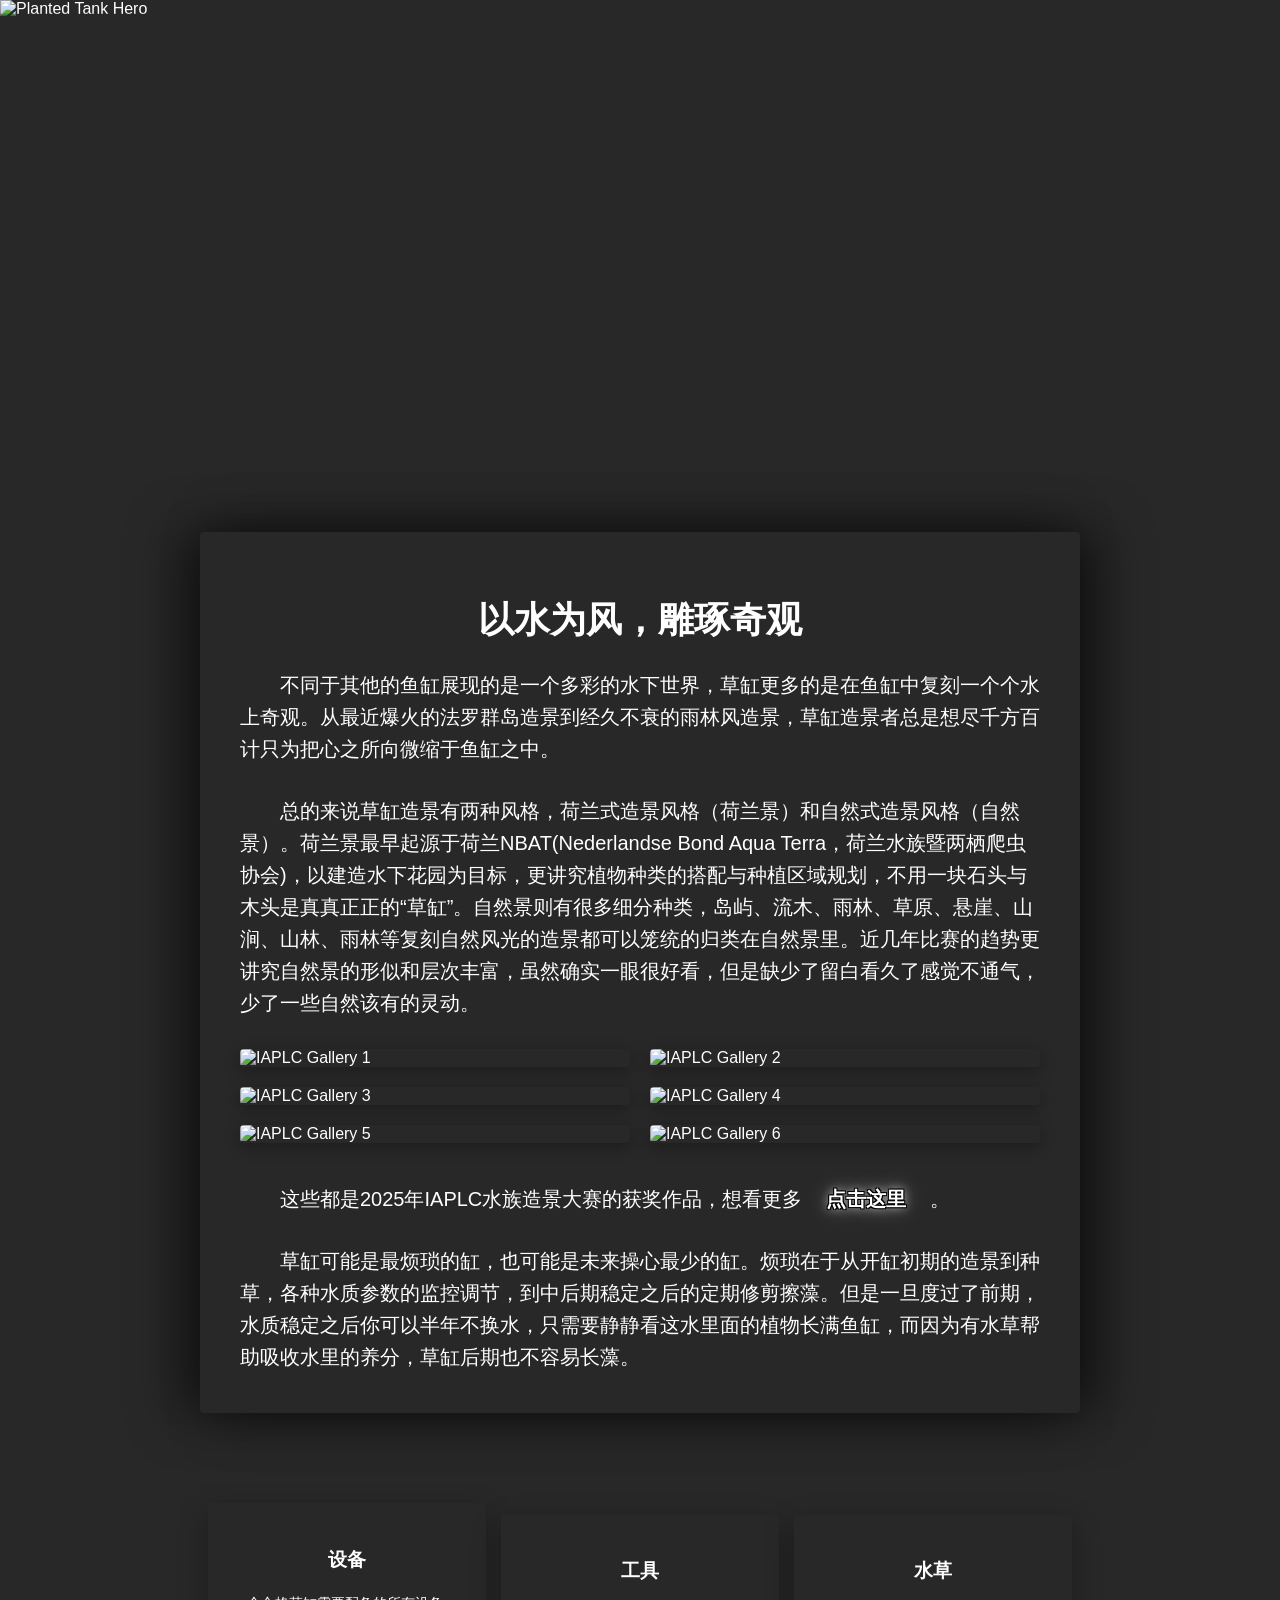
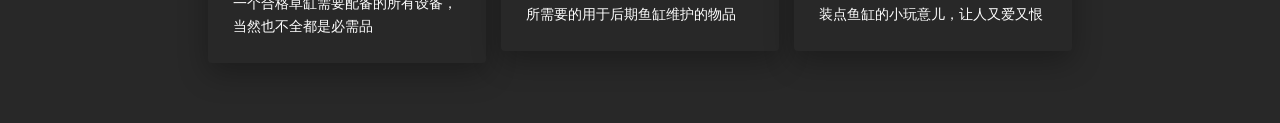
==== index.html @ d9a6735f "Update index.html" ====
<!DOCTYPE html>
<html lang="zh-CN">
<head>
    <meta charset="UTF-8">
    <meta name="viewport" content="width=device-width, initial-scale=1.0">
    <title>Planted Tank</title>
    <style>
        body {
            background-color: #282828;
            margin: 0;
            padding: 0;
            color: #ffffff;
            font-family: SimHei, "Heiti SC", "Microsoft YaHei", sans-serif;
            display: flex;
            flex-direction: column;
            align-items: center;
        }
        .hero-image-container {
            width: 100%;
            height: 250px;
            position: relative;
            overflow: hidden;
            margin-bottom: 1.5rem;
        }
        @media (min-width: 768px) {
            .hero-image-container {
                height: 400px;
                margin-bottom: 2rem;
            }
        }
        @media (min-width: 1200px) {
            .hero-image-container {
                height: 500px;
            }
        }
        .hero-image {
            width: 100%;
            height: 100%;
            object-fit: cover;
            mask-image: linear-gradient(to bottom, rgba(0,0,0,1) 70%, rgba(0,0,0,0) 100%);
            -webkit-mask-image: linear-gradient(to bottom, rgba(0,0,0,1) 70%, rgba(0,0,0,0) 100%);
        }
        .content-wrapper {
            width: 90%;
            max-width: 800px;
            padding: 20px;
            background-color: #282828;
            margin-bottom: 40px;
            border-radius: 4px;
        }
        @media (min-width: 768px) {
            .content-wrapper {
                width: 100%;
                padding: 40px;
                box-shadow: -20px 0 50px rgba(0, 0, 0, 0.5), 20px 0 50px rgba(0, 0, 0, 0.5);
                margin-bottom: 60px;
            }
        }
        h1 {
            font-size: 1.5rem;
            font-weight: bold;
            text-align: center; /* 改为居中处理 */
            margin-bottom: 1rem;
        }
        @media (min-width: 768px) {
            h1 {
                font-size: 2.25rem;
                text-align: center; /* 确保电脑端也居中 */
                margin-bottom: 1.5rem;
            }
        }
        p {
            font-size: 1rem;
            text-align: left;
            text-indent: 2em;
            line-height: 1.6;
            margin: 0 0 1.2em 0;
        }
        @media (min-width: 768px) {
            p {
                font-size: 1.25rem;
                margin: 0 0 1.5em 0;
            }
        }
        p:last-child {
            margin-bottom: 0;
        }
        
        /* 底部三个平行文本框样式 */
         .bottom-container {
              width: 100%;
              max-width: 864px; /* 原 960px 缩小 10% 为 864px */
              margin-top: 30px; /* 与上面文本框间隔30像素 */
              display: flex;
              flex-direction: column;
              align-items: center; /* 确保子元素在容器中居中 */
              gap: 15px; /* 改为 15 像素 */
               padding: 0 20px 60px 20px;
           }
           @media (min-width: 768px) {
               .bottom-container {
                   flex-direction: row;
                   justify-content: center; /* 居中排列 */
                   padding: 0 0 60px 0;
                   gap: 15px; /* 改为 15 像素 */
               }
           }
          .info-box {
            width: 100%;
            max-width: 288px;
            background-color: #282828;
            padding: 25px;
            border-radius: 4px;
            box-shadow: 0 10px 30px rgba(0, 0, 0, 0.3);
            color: #ffffff;
            font-family: SimHei, sans-serif;
            text-align: center;
            cursor: pointer; /* 增加手型，暗示可点击 */
            transition: transform 0.3s ease, box-shadow 0.3s ease;
        }
        .info-box:hover {
            transform: translateY(-5px);
            box-shadow: 0 15px 40px rgba(0, 0, 0, 0.5);
        }

        /* 详情弹窗样式 */
        #detail-modal {
            position: fixed;
            top: 0;
            left: 0;
            width: 100%;
            height: 100%;
            background-color: rgba(0, 0, 0, 0.85);
            display: none;
            justify-content: center;
            align-items: center;
            z-index: 10000;
            opacity: 0;
            transition: opacity 0.4s ease;
        }
        #detail-modal.active {
            display: flex;
            opacity: 1;
        }
        .modal-content {
            background-color: #282828;
            color: #ffffff;
            padding: 40px;
            border-radius: 8px;
            max-width: 90%;
            max-height: 85vh;
            overflow-y: auto;
            box-shadow: 0 20px 60px rgba(0, 0, 0, 0.5);
            font-family: SimHei, sans-serif;
            line-height: 1.8;
            text-align: left;
            position: relative;
            transform: scale(0.9);
            transition: transform 0.4s cubic-bezier(0.165, 0.84, 0.44, 1);
        }
        #detail-modal.active .modal-content {
            transform: scale(1);
        }
        .modal-content h2 {
            text-align: center;
            margin-bottom: 30px;
            color: #ffffff;
            border-bottom: 1px solid #555;
            padding-bottom: 15px;
        }
        .detail-item {
            margin-bottom: 25px;
        }
        .detail-category {
            font-weight: bold;
            font-size: 1.2rem;
            color: #ffffff;
            margin-top: 20px;
            display: block;
        }
        .detail-desc {
            padding-left: 20px;
            color: #cccccc;
            font-size: 1rem;
        }
        .detail-price {
            color: #888;
            font-style: italic;
        }
        .close-modal {
            position: absolute;
            top: 20px;
            right: 20px;
            font-size: 2rem;
            color: #888;
            cursor: pointer;
            transition: color 0.3s;
        }
        .close-modal:hover {
            color: #fff;
        }
        .image-grid {
            display: grid;
            grid-template-columns: 1fr;
            gap: 15px;
            margin-top: 20px;
            margin-bottom: 30px; /* 增加底部间距 */
        }
        @media (min-width: 768px) {
            .image-grid {
                grid-template-columns: repeat(2, 1fr);
                gap: 20px;
                margin-top: 30px;
                margin-bottom: 40px;
            }
        }
        .special-link {
            color: #ffffff;
            text-decoration: none;
            font-weight: bold;
            display: inline-block;
            margin: 0 4px;
            vertical-align: baseline;
            position: relative; /* 开启相对定位 */
            left: -20px;       /* 向左移动 20 像素 */
            /* 黑色描边和外发光效果 */
            text-shadow: 
                -1px -1px 0 #000,  
                 1px -1px 0 #000,
                -1px  1px 0 #000,
                 1px  1px 0 #000,
                 0 0 10px rgba(255, 255, 255, 0.8), 
                 0 0 20px rgba(255, 255, 255, 0.5);
            transition: all 0.3s ease;
            animation: pulse 1.5s infinite ease-in-out;
            transform-origin: center;
        }
        @keyframes pulse {
            0% { transform: scale(1); }
            50% { transform: scale(1.15); }
            100% { transform: scale(1); }
        }
        .special-link:hover {
            color: #cccccc;
            text-shadow: 
                -1px -1px 0 #000,  
                 1px -1px 0 #000,
                -1px  1px 0 #000,
                 1px  1px 0 #000,
                 0 0 15px rgba(255, 255, 255, 1), 
                 0 0 25px rgba(255, 255, 255, 0.7);
        }
        .grid-item {
            width: 100%;
            border-radius: 4px;
            overflow: hidden;
            box-shadow: 0 4px 15px rgba(0, 0, 0, 0.3);
            transition: transform 0.3s ease;
        }
        .grid-item:hover {
            transform: scale(1.02);
        }
        .grid-item img {
            width: 100%;
            height: auto;
            display: block;
        }

        /* 全屏放大效果样式 */
        #fullscreen-container {
            position: fixed;
            top: 0;
            left: 0;
            width: 100%;
            height: 100%;
            background-color: rgba(0, 0, 0, 0);
            display: none;
            justify-content: center;
            align-items: center;
            z-index: 9999;
            transition: background-color 0.8s ease;
            cursor: pointer;
        }

        #fullscreen-container.active {
            display: flex;
            background-color: rgba(0, 0, 0, 0.7); /* 慢慢隐去颜色，被70%不透明度遮蔽 */
        }

        #zoomed-image-wrapper {
            position: absolute;
            display: flex;
            flex-direction: column;
            justify-content: flex-end;
            align-items: center;
            transition: all 0.6s cubic-bezier(0.165, 0.84, 0.44, 1);
            overflow: hidden;
            z-index: 1;
        }

        #zoomed-image {
            width: 100%;
            height: 100%;
            box-shadow: 0 0 50px rgba(0,0,0,0.5);
            object-fit: contain;
        }

        /* 图片说明遮罩样式 */
        #image-description-overlay {
            position: absolute;
            bottom: -100%;
            left: 0;
            width: 100%;
            height: auto;
            background-color: rgba(255, 255, 255, 0.9);
            color: #000000;
            font-family: SimHei, "Heiti SC", "Microsoft YaHei", sans-serif;
            padding: 40px 20px 20px 20px;
            box-sizing: border-box;
            z-index: 2;
            transition: bottom 0.6s ease-out;
            display: flex;
            justify-content: center;
            align-items: center;
            text-align: center;
            font-size: 1.1rem;
            line-height: 1.6;
            font-weight: bold;
            mask-image: linear-gradient(to top, rgba(0,0,0,1) 60%, rgba(0,0,0,0) 100%);
            -webkit-mask-image: linear-gradient(to top, rgba(0,0,0,1) 60%, rgba(0,0,0,0) 100%);
        }

        @media (min-width: 768px) {
            #image-description-overlay {
                font-size: 1.25rem;
                padding: 60px 30px 30px 30px;
            }
        }

        #fullscreen-container.active #image-description-overlay {
            bottom: 0;
            transition-delay: 0.4s;
        }

        #fullscreen-container.active #zoomed-image {
            /* 激活时的位置和尺寸将由 JS 动态设置 */
        }
    </style>
</head>
<body>
    <div id="detail-modal" onclick="closeDetailModal(event)">
        <div class="modal-content" onclick="event.stopPropagation()">
            <span class="close-modal" onclick="closeDetailModal(event)">&times;</span>
            <h2>草缸设备清单 (120x50x50cm)</h2>
            
            <div class="detail-item">
                <span class="detail-category">鱼缸</span>
                <div class="detail-desc">超白玻璃鱼缸 <span class="detail-price">｜ 450</span></div>
            </div>

            <div class="detail-item">
                <span class="detail-category">鱼缸底柜</span>
                <div class="detail-desc">实木：好看但有变形的风险，小柜子居多 <span class="detail-price">｜ 300</span></div>
                <div class="detail-desc">板材：稳定耐用，样式丰富内部结构可定制 <span class="detail-price">｜ 500-800</span></div>
                <div class="detail-desc">合金框架：看起来最扎实的，方便后期走线排管，适合DIY <span class="detail-price">｜ 500</span></div>
                <div class="detail-desc">玻璃：简约好看但是贵 <span class="detail-price">｜ 大鱼缸没有这个选项哦</span></div>
            </div>

            <div class="detail-item">
                <span class="detail-category">水草灯</span>
                <div class="detail-desc">平板灯：可吊可放置 <span class="detail-price">｜ 900</span></div>
                <div class="detail-desc">筒灯：只可以吊装 <span class="detail-price">｜ 800×2=1600</span></div>
            </div>

            <div class="detail-item">
                <span class="detail-category">二氧化碳设备</span>
                <div class="detail-desc">反应式钢瓶：小苏打＋柠檬酸，两个月加一次原料 <span class="detail-price">｜ 350</span></div>
                <div class="detail-desc">建设钢瓶：找气站充气，优先推荐，半年多加一次 <span class="detail-price">｜ 350</span></div>
                <div class="detail-desc">二氧化碳灭火器：找气站充气，半年多加一次 <span class="detail-price">｜ 200</span></div>
            </div>

            <div class="detail-item">
                <span class="detail-category">过滤设备</span>
                <div class="detail-desc">背滤：适合中小型鱼缸</div>
                <div class="detail-desc">滴滤：适合有特殊情节的玩家</div>
                <div class="detail-desc">底滤：过滤效果最好占地最大，草缸完全没必要</div>
                <div class="detail-desc">滤桶：最主流，最推荐 <span class="detail-price">｜ 750</span></div>
            </div>

            <div class="detail-item">
                <span class="detail-category">底床</span>
                <div class="detail-desc">沙子</div>
                <div class="detail-desc">水草泥 <span class="detail-price">｜ 200</span></div>
                <div class="detail-desc">火山石 <span class="detail-price">｜ 100</span></div>
            </div>

            <div class="detail-item">
                <span class="detail-category">温度调节设备 <span class="detail-price">｜ 200—500</span></span>
                <div class="detail-desc">加温器</div>
                <div class="detail-desc">冷水机</div>
            </div>
            
            <div class="detail-item">
                <span class="detail-category">造景材料 <span class="detail-price">｜ 200—500</span></span>
                <div class="detail-desc">石头</div>
                <div class="detail-desc">木材</div>
            </div>
        </div>
    </div>

    <div id="fullscreen-container" onclick="closeFullscreen()">
        <div id="zoomed-image-wrapper">
            <div id="image-description-overlay">
                传统ADA风格，讲究日式禅意与诧寂感，大面积留白让飘动的水草成为鱼缸主角，着力营造空灵悠远的沉浸式意境
            </div>
            <img id="zoomed-image" src="" alt="Zoomed View">
        </div>
    </div>
    <div class="hero-image-container">
        <img src="https://img.remit.ee/api/file/BQACAgUAAyEGAASHRsPbAAEUm2VqFpovrVLrKbdwJ5cUBAcJebHIOwACQCUAAleauVSISvJ2mKXKGzsE.jpg" alt="Planted Tank Hero" class="hero-image">
    </div>
    <div class="content-wrapper">
        <h1>以水为风，雕琢奇观</h1>
        <p>不同于其他的鱼缸展现的是一个多彩的水下世界，草缸更多的是在鱼缸中复刻一个个水上奇观。从最近爆火的法罗群岛造景到经久不衰的雨林风造景，草缸造景者总是想尽千方百计只为把心之所向微缩于鱼缸之中。</p>
        <p>总的来说草缸造景有两种风格，荷兰式造景风格（荷兰景）和自然式造景风格（自然景）。荷兰景最早起源于荷兰NBAT(Nederlandse Bond Aqua Terra，荷兰水族暨两栖爬虫协会)，以建造水下花园为目标，更讲究植物种类的搭配与种植区域规划，不用一块石头与木头是真真正正的“草缸”。自然景则有很多细分种类，岛屿、流木、雨林、草原、悬崖、山涧、山林、雨林等复刻自然风光的造景都可以笼统的归类在自然景里。近几年比赛的趋势更讲究自然景的形似和层次丰富，虽然确实一眼很好看，但是缺少了留白看久了感觉不通气，少了一些自然该有的灵动。</p>
        <div class="image-grid">
            <div class="grid-item" onclick="openFullscreen(this, '传统ADA风格，讲究日式禅意与诧寂感，大面积留白让飘动的水草成为鱼缸主角，着力营造空灵悠远的沉浸式意境')">
                <img src="https://iaplc.com/gallery/cn/image/preview?prefix=20252&app_id=J102-8424&1779863186" alt="IAPLC Gallery 1">
            </div>
            <div class="grid-item" onclick="openFullscreen(this, '森林流木风格，\&quot;一鲸落万物生\&quot;尽管树干的大部分已经被覆盖，但依然骨架分明苍劲有力')">
                <img src="https://iaplc.com/gallery/cn/image/preview?prefix=20252&app_id=W124-0995&1779863186" alt="IAPLC Gallery 2">
            </div>
            <div class="grid-item" onclick="openFullscreen(this, '雨林风格造景，树干之上争抢每一缕阳光，树干之下攀附缠绕绞杀，雨林之中看似静谧实则处处都是你死我活的厮杀')">
                <img src="https://iaplc.com/gallery/cn/image/preview?prefix=20252&app_id=W111-0803&1779863186" alt="IAPLC Gallery 3">
            </div>
            <div class="grid-item" onclick="openFullscreen(this, '山坡风格造景，巨石之间碧草如茵，仿佛一秒钟坠入《海蒂与爷爷》中的阿尔卑斯之上，鱼儿也如羊群一样结伴而行，神圣静谧悠然')">
                <img src="https://iaplc.com/gallery/cn/image/preview?prefix=20252&app_id=W114-7888&1779863186" alt="IAPLC Gallery 4">
            </div>
            <div class="grid-item" onclick="openFullscreen(this, '岛屿风格造景，如同上帝创造亚当，但如果指尖相碰，便会迸发出更加绚丽的色彩')">
                <img src="https://iaplc.com/gallery/cn/image/preview?prefix=20252&app_id=W119-5886&1779885841" alt="IAPLC Gallery 5">
            </div>
            <div class="grid-item" onclick="openFullscreen(this, '峡谷风格造景，两岸山峰层叠高耸，险峻又巍峨，激流滔滔')">
                 <img src="https://iaplc.com/gallery/cn/image/preview?prefix=20252&app_id=W107-0775&1779885985" alt="IAPLC Gallery 6">
             </div>
         </div>
         <p>这些都是2025年IAPLC水族造景大赛的获奖作品，想看更多<a href="https://iaplc.com/gallery/cn/index?page=1" target="_blank" class="special-link">点击这里</a>。</p>
          <p>草缸可能是最烦琐的缸，也可能是未来操心最少的缸。烦琐在于从开缸初期的造景到种草，各种水质参数的监控调节，到中后期稳定之后的定期修剪擦藻。但是一旦度过了前期，水质稳定之后你可以半年不换水，只需要静静看这水里面的植物长满鱼缸，而因为有水草帮助吸收水里的养分，草缸后期也不容易长藻。</p>
       </div>

       <div class="bottom-container">
            <div class="info-box" onclick="openDetailModal('equipment')">
                   <h3>设备</h3>
                   <p style="font-size: 0.9rem; text-indent: 0; line-height: 1.6;">
                       一个合格草缸需要配备的所有设备，当然也不全都是必需品
                   </p>
               </div>
             <div class="info-box" onclick="openDetailModal('tools')">
                  <h3>工具</h3>
                  <p style="font-size: 0.9rem; text-indent: 0; line-height: 1.6;">
                      所需要的用于后期鱼缸维护的物品
                  </p>
              </div>
            <div class="info-box" onclick="openDetailModal('plants')">
                 <h3>水草</h3>
                 <p style="font-size: 0.9rem; text-indent: 0; line-height: 1.6;">
                     装点鱼缸的小玩意儿，让人又爱又恨
                 </p>
             </div>
        </div>

    <script>
        let originalRect = null;

        function openFullscreen(element, description) {
            const container = document.getElementById('fullscreen-container');
            const wrapper = document.getElementById('zoomed-image-wrapper');
            const zoomedImg = document.getElementById('zoomed-image');
            const descOverlay = document.getElementById('image-description-overlay');
            const clickedImg = element.querySelector('img');
            
            // 设置文字内容
            descOverlay.textContent = description;
            
            originalRect = clickedImg.getBoundingClientRect();
            
            zoomedImg.src = clickedImg.src;
            wrapper.style.transition = 'none';
            wrapper.style.top = originalRect.top + 'px';
            wrapper.style.left = originalRect.left + 'px';
            wrapper.style.width = originalRect.width + 'px';
            wrapper.style.height = originalRect.height + 'px';
            
            container.style.display = 'flex';
            wrapper.offsetHeight;

            setTimeout(() => {
                container.classList.add('active');
                wrapper.style.transition = 'all 0.6s cubic-bezier(0.165, 0.84, 0.44, 1)';
                
                const vh = window.innerHeight;
                const vw = window.innerWidth;
                const targetMaxW = vw * 0.9;
                const targetMaxH = vh * 0.9;
                
                const imgRatio = clickedImg.naturalWidth / clickedImg.naturalHeight;
                let finalW, finalH;
                
                if (targetMaxW / targetMaxH > imgRatio) {
                    finalH = targetMaxH;
                    finalW = finalH * imgRatio;
                } else {
                    finalW = targetMaxW;
                    finalH = finalW / imgRatio;
                }
                
                wrapper.style.width = finalW + 'px';
                wrapper.style.height = finalH + 'px';
                wrapper.style.top = (vh - finalH) / 2 + 'px';
                wrapper.style.left = (vw - finalW) / 2 + 'px';
            }, 10);
        }

        function closeFullscreen() {
            const container = document.getElementById('fullscreen-container');
            const wrapper = document.getElementById('zoomed-image-wrapper');
            
            container.classList.remove('active');
            
            if (originalRect) {
                wrapper.style.top = originalRect.top + 'px';
                wrapper.style.left = originalRect.left + 'px';
                wrapper.style.width = originalRect.width + 'px';
                wrapper.style.height = originalRect.height + 'px';
            }
            
            setTimeout(() => {
                container.style.display = 'none';
            }, 600);
        }

        /* 详情弹窗逻辑 */
        function openDetailModal(type) {
            const modal = document.getElementById('detail-modal');
            const content = modal.querySelector('.modal-content');
            
            // 根据点击类型更新内容
            if (type === 'equipment') {
                content.innerHTML = `
                    <span class="close-modal" onclick="closeDetailModal(event)">&times;</span>
                    <h2>草缸设备清单 (120x50x50cm)</h2>
                    
                    <div class="detail-item">
                        <span class="detail-category">鱼缸</span>
                        <div class="detail-desc">超白玻璃鱼缸 <span class="detail-price">｜ 450</span></div>
                    </div>

                    <div class="detail-item">
                        <span class="detail-category">鱼缸底柜</span>
                        <div class="detail-desc">实木：好看但有变形的风险，小柜子居多 <span class="detail-price">｜ 300</span></div>
                        <div class="detail-desc">板材：稳定耐用，样式丰富内部结构可定制 <span class="detail-price">｜ 500-800</span></div>
                        <div class="detail-desc">合金框架：看起来最扎实的，方便后期走线排管，适合DIY <span class="detail-price">｜ 500</span></div>
                        <div class="detail-desc">玻璃：简约好看但是贵 <span class="detail-price">｜ 大鱼缸没有这个选项哦</span></div>
                    </div>

                    <div class="detail-item">
                        <span class="detail-category">水草灯</span>
                        <div class="detail-desc">平板灯：可吊可放置 <span class="detail-price">｜ 900</span></div>
                        <div class="detail-desc">筒灯：只可以吊装 <span class="detail-price">｜ 800×2=1600</span></div>
                    </div>

                    <div class="detail-item">
                        <span class="detail-category">二氧化碳设备</span>
                        <div class="detail-desc">反应式钢瓶：小苏打＋柠檬酸，两个月加一次原料 <span class="detail-price">｜ 350</span></div>
                        <div class="detail-desc">建设钢瓶：找气站充气，优先推荐，半年多加一次 <span class="detail-price">｜ 350</span></div>
                        <div class="detail-desc">二氧化碳灭火器：找气站充气，半年多加一次 <span class="detail-price">｜ 200</span></div>
                    </div>

                    <div class="detail-item">
                        <span class="detail-category">过滤设备</span>
                        <div class="detail-desc">背滤：适合中小型鱼缸</div>
                        <div class="detail-desc">滴滤：适合有特殊情节的玩家</div>
                        <div class="detail-desc">底滤：过滤效果最好占地最大，草缸完全没必要</div>
                        <div class="detail-desc">滤桶：最主流，最推荐 <span class="detail-price">｜ 750</span></div>
                    </div>

                    <div class="detail-item">
                        <span class="detail-category">底床</span>
                        <div class="detail-desc">沙子</div>
                        <div class="detail-desc">水草泥 <span class="detail-price">｜ 200</span></div>
                        <div class="detail-desc">火山石 <span class="detail-price">｜ 100</span></div>
                    </div>

                    <div class="detail-item">
                        <span class="detail-category">造景材料 <span class="detail-price">｜ 200—500</span></span>
                        <div class="detail-desc">石头</div>
                        <div class="detail-desc">木材</div>
                    </div>
                `;
            } else if (type === 'tools') {
                content.innerHTML = `
                    <span class="close-modal" onclick="closeDetailModal(event)">&times;</span>
                    <h2>工具清单</h2>
                    <div class="detail-item">
                        <div class="detail-desc">水草剪刀</div>
                        <div class="detail-desc">镊子</div>
                        <div class="detail-desc">肥料</div>
                        <div class="detail-desc">网兜</div>
                        <div class="detail-desc">擦玻璃用具</div>
                        <div class="detail-desc">换水用品</div>
                        <div class="detail-desc">过滤棉</div>
                        <div class="detail-desc">水质检测设备</div>
                    </div>
                `;
            } else if (type === 'plants') {
                content.innerHTML = `
                    <span class="close-modal" onclick="closeDetailModal(event)">&times;</span>
                    <h2>水草指南</h2>
                    <p style="text-indent: 0; color: #888; margin-bottom: 20px; text-align: center; font-size: 0.9rem;">以下水草名均使用日常/电商使用名字，专业名字对于普通玩家来说没必要记，只列举常见水草</p>
                    
                    <div class="detail-item">
                        <span class="detail-category">阴性草 <small style="font-weight: normal; font-size: 0.8rem; color: #888;">(无需太多光线就可以长好)</small></span>
                        <div class="detail-desc"><strong>前景草：</strong>各种莫斯、苔藓、天胡荽、小的水榕</div>
                        <div class="detail-desc"><strong>中景草：</strong>水罗兰、南美叉柱花、小水兰、各种辣椒榕 (最好看中景草)、各种水蕨 (黑木蕨、青木蕨)、铁皇冠 (细叶铁皇冠、叉叶铁皇冠)、大的水榕</div>
                        <div class="detail-desc"><strong>后景草：</strong>小宝塔、金鱼草、蜈蚣草、各种水兰、各种绿色水皇冠</div>
                    </div>

                    <div class="detail-item">
                        <span class="detail-category">阳性草 <small style="font-weight: normal; font-size: 0.8rem; color: #888;">(需要较强光线才能生长/长好的草)</small></span>
                        <div class="detail-desc"><strong>前景草：</strong>趴地矮珍珠、迷你矮珍珠、迷你牛毛草、汤匙萍（日本真珠草）、狸藻 (挖耳草、禾叶狸藻、长叶狸藻)、南美叉柱花</div>
                        <div class="detail-desc"><strong>中景草：</strong>微果草、水八角、红头趴趴熊、罗贝力、水罗兰、绝大多数椒草、西瓜对叶、美丽可水皇冠等红色叶片水皇冠、血心兰、北美丁香、各种辣椒榕</div>
                        <div class="detail-desc"><strong>后景草：</strong><small style="color: #888;">(实在是太多了，只说几个热门且好养的)</small><br>
                            宫廷 (黄宫廷、红宫廷、紫红宫廷、新加坡红宫廷、尼特利红宫廷、绿宫廷)、蝴蝶 (红蝴蝶、绿蝴蝶、红叶青丝)、丁香、虎耳 (绿虎耳、粉虎耳)、红松尾、小红莓、十字牛顿、红雨伞、丹麦红玫瑰、夕烧、乌苏里聚藻、越南百叶
                        </div>
                    </div>
                `;
            }
            
            modal.style.display = 'flex';
            setTimeout(() => {
                modal.classList.add('active');
            }, 10);
        }

        function closeDetailModal(event) {
            const modal = document.getElementById('detail-modal');
            modal.classList.remove('active');
            setTimeout(() => {
                modal.style.display = 'none';
            }, 400);
        }
    </script>
</body>
</html>
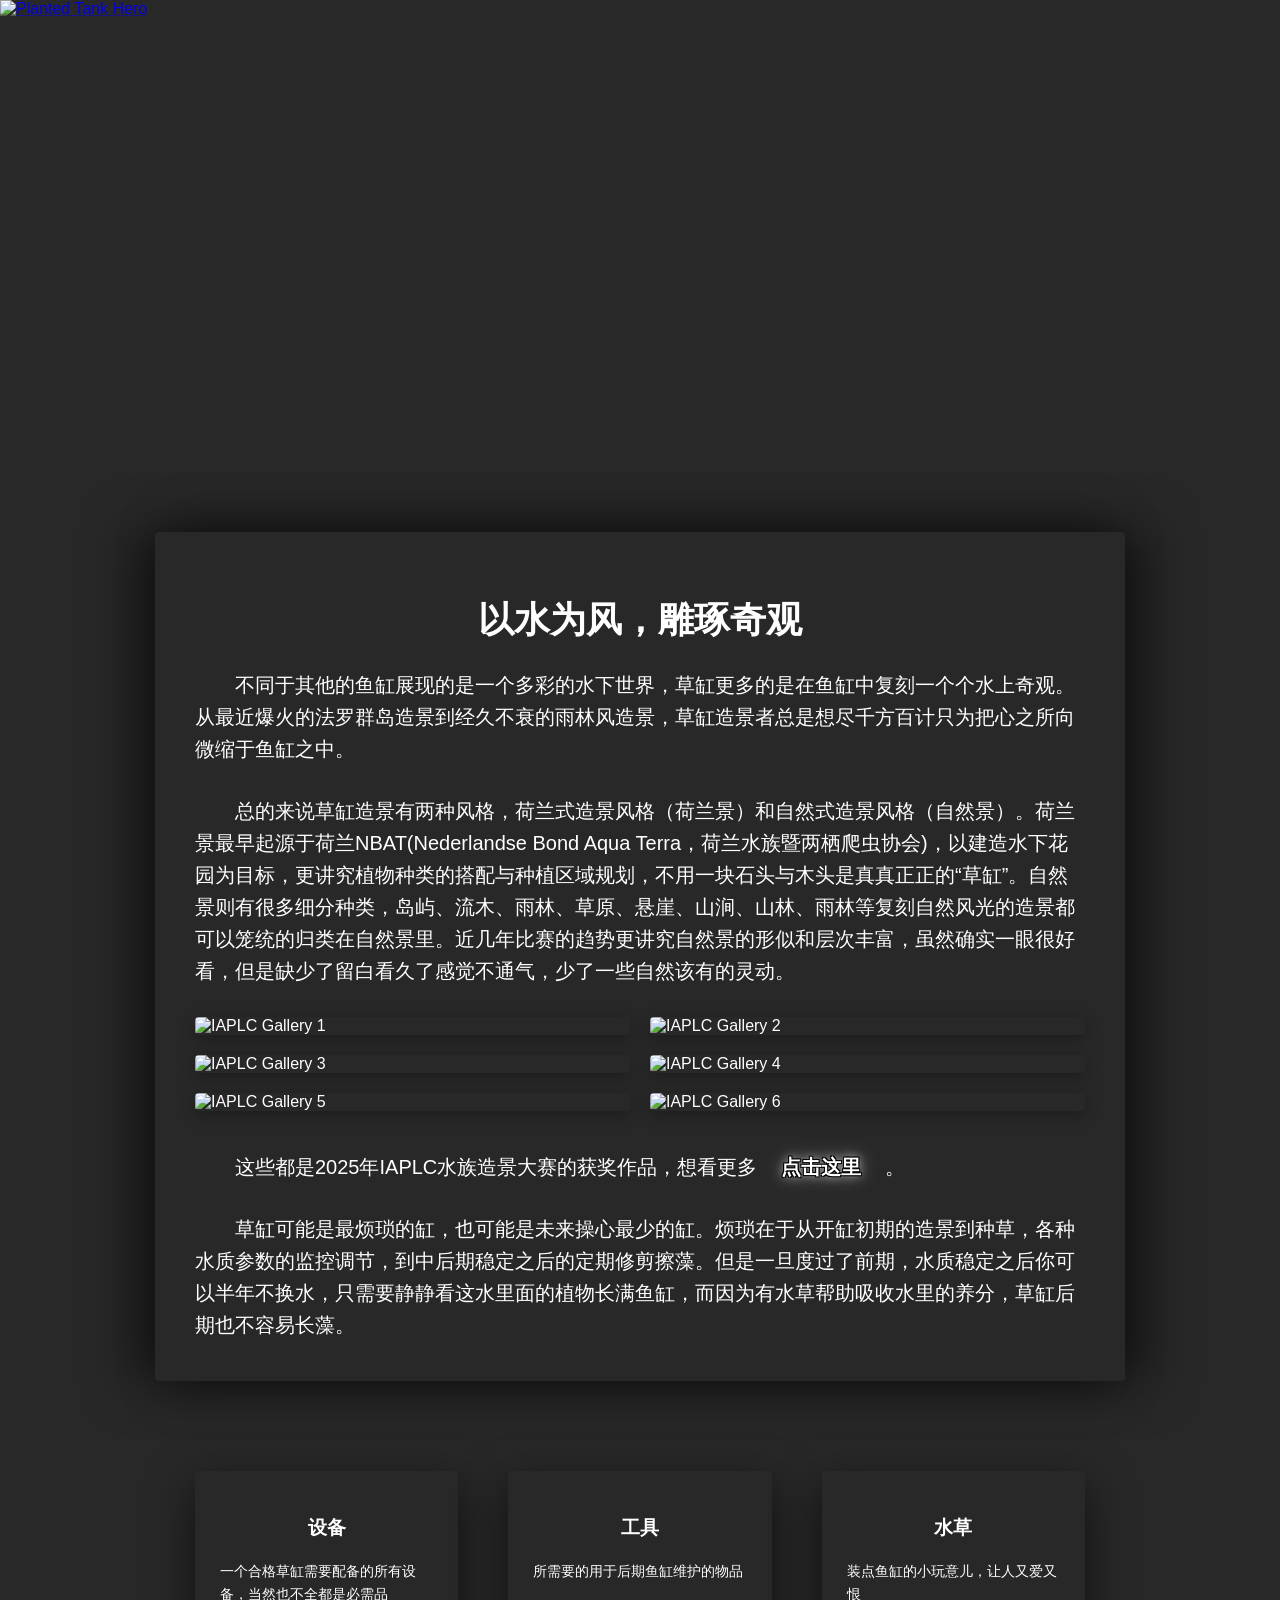
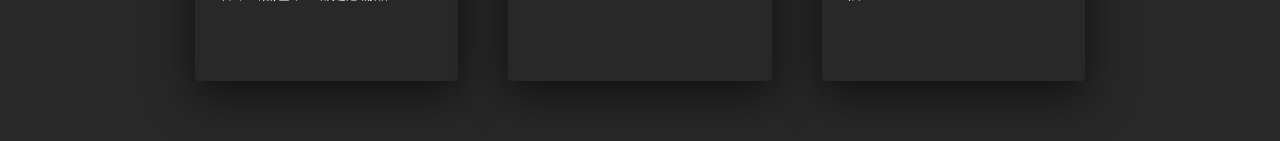
==== commit f738a5a3: "Add files via upload" ====
--- a/index.html
+++ b/index.html
@@ -42,7 +42,7 @@
         }
         .content-wrapper {
             width: 90%;
-            max-width: 800px;
+            max-width: 890px; /* 增加宽度以适配底部对齐需求 (800 + 3*30) */
             padding: 20px;
             background-color: #282828;
             margin-bottom: 40px;
@@ -89,38 +89,42 @@
         /* 底部三个平行文本框样式 */
          .bottom-container {
               width: 100%;
-              max-width: 864px; /* 原 960px 缩小 10% 为 864px */
-              margin-top: 30px; /* 与上面文本框间隔30像素 */
+              max-width: 890px; /* 与上面 content-wrapper 的 890px 对齐 */
+              margin-top: 30px; 
               display: flex;
               flex-direction: column;
-              align-items: center; /* 确保子元素在容器中居中 */
-              gap: 15px; /* 改为 15 像素 */
+              align-items: stretch; /* 手机端拉伸以保持宽度一致 */
+              gap: 25px; 
                padding: 0 20px 60px 20px;
            }
            @media (min-width: 768px) {
                .bottom-container {
                    flex-direction: row;
-                   justify-content: center; /* 居中排列 */
+                   justify-content: space-between; 
+                   align-items: stretch;    
                    padding: 0 0 60px 0;
-                   gap: 15px; /* 改为 15 像素 */
+                   gap: 50px; 
                }
            }
           .info-box {
-            width: 100%;
-            max-width: 288px;
+            flex: 1; 
+            min-height: 160px; /* 手机端统一高度 */
             background-color: #282828;
             padding: 25px;
             border-radius: 4px;
-            box-shadow: 0 10px 30px rgba(0, 0, 0, 0.3);
+            box-shadow: 0 15px 45px rgba(0, 0, 0, 0.6);
             color: #ffffff;
             font-family: SimHei, sans-serif;
             text-align: center;
-            cursor: pointer; /* 增加手型，暗示可点击 */
+            cursor: pointer; 
             transition: transform 0.3s ease, box-shadow 0.3s ease;
+            display: flex;
+            flex-direction: column;
+            justify-content: flex-start;
         }
         .info-box:hover {
             transform: translateY(-5px);
-            box-shadow: 0 15px 40px rgba(0, 0, 0, 0.5);
+            box-shadow: 0 20px 60px rgba(0, 0, 0, 0.8);
         }
 
         /* 详情弹窗样式 */
@@ -257,9 +261,6 @@
             box-shadow: 0 4px 15px rgba(0, 0, 0, 0.3);
             transition: transform 0.3s ease;
         }
-        .grid-item:hover {
-            transform: scale(1.02);
-        }
         .grid-item img {
             width: 100%;
             height: auto;
@@ -350,61 +351,7 @@
 <body>
     <div id="detail-modal" onclick="closeDetailModal(event)">
         <div class="modal-content" onclick="event.stopPropagation()">
-            <span class="close-modal" onclick="closeDetailModal(event)">&times;</span>
-            <h2>草缸设备清单 (120x50x50cm)</h2>
-            
-            <div class="detail-item">
-                <span class="detail-category">鱼缸</span>
-                <div class="detail-desc">超白玻璃鱼缸 <span class="detail-price">｜ 450</span></div>
-            </div>
-
-            <div class="detail-item">
-                <span class="detail-category">鱼缸底柜</span>
-                <div class="detail-desc">实木：好看但有变形的风险，小柜子居多 <span class="detail-price">｜ 300</span></div>
-                <div class="detail-desc">板材：稳定耐用，样式丰富内部结构可定制 <span class="detail-price">｜ 500-800</span></div>
-                <div class="detail-desc">合金框架：看起来最扎实的，方便后期走线排管，适合DIY <span class="detail-price">｜ 500</span></div>
-                <div class="detail-desc">玻璃：简约好看但是贵 <span class="detail-price">｜ 大鱼缸没有这个选项哦</span></div>
-            </div>
-
-            <div class="detail-item">
-                <span class="detail-category">水草灯</span>
-                <div class="detail-desc">平板灯：可吊可放置 <span class="detail-price">｜ 900</span></div>
-                <div class="detail-desc">筒灯：只可以吊装 <span class="detail-price">｜ 800×2=1600</span></div>
-            </div>
-
-            <div class="detail-item">
-                <span class="detail-category">二氧化碳设备</span>
-                <div class="detail-desc">反应式钢瓶：小苏打＋柠檬酸，两个月加一次原料 <span class="detail-price">｜ 350</span></div>
-                <div class="detail-desc">建设钢瓶：找气站充气，优先推荐，半年多加一次 <span class="detail-price">｜ 350</span></div>
-                <div class="detail-desc">二氧化碳灭火器：找气站充气，半年多加一次 <span class="detail-price">｜ 200</span></div>
-            </div>
-
-            <div class="detail-item">
-                <span class="detail-category">过滤设备</span>
-                <div class="detail-desc">背滤：适合中小型鱼缸</div>
-                <div class="detail-desc">滴滤：适合有特殊情节的玩家</div>
-                <div class="detail-desc">底滤：过滤效果最好占地最大，草缸完全没必要</div>
-                <div class="detail-desc">滤桶：最主流，最推荐 <span class="detail-price">｜ 750</span></div>
-            </div>
-
-            <div class="detail-item">
-                <span class="detail-category">底床</span>
-                <div class="detail-desc">沙子</div>
-                <div class="detail-desc">水草泥 <span class="detail-price">｜ 200</span></div>
-                <div class="detail-desc">火山石 <span class="detail-price">｜ 100</span></div>
-            </div>
-
-            <div class="detail-item">
-                <span class="detail-category">温度调节设备 <span class="detail-price">｜ 200—500</span></span>
-                <div class="detail-desc">加温器</div>
-                <div class="detail-desc">冷水机</div>
-            </div>
-            
-            <div class="detail-item">
-                <span class="detail-category">造景材料 <span class="detail-price">｜ 200—500</span></span>
-                <div class="detail-desc">石头</div>
-                <div class="detail-desc">木材</div>
-            </div>
+            <!-- 内容由 JS 动态生成 -->
         </div>
     </div>
 
@@ -417,7 +364,9 @@
         </div>
     </div>
     <div class="hero-image-container">
-        <img src="https://img.remit.ee/api/file/BQACAgUAAyEGAASHRsPbAAEUm2VqFpovrVLrKbdwJ5cUBAcJebHIOwACQCUAAleauVSISvJ2mKXKGzsE.jpg" alt="Planted Tank Hero" class="hero-image">
+        <a href="https://whyr7kvnt9-ops.github.io/AQUA/" target="_blank">
+            <img src="https://img.remit.ee/api/file/BQACAgUAAyEGAASHRsPbAAEUm2VqFpovrVLrKbdwJ5cUBAcJebHIOwACQCUAAleauVSISvJ2mKXKGzsE.jpg" alt="Planted Tank Hero" class="hero-image">
+        </a>
     </div>
     <div class="content-wrapper">
         <h1>以水为风，雕琢奇观</h1>
@@ -539,114 +488,70 @@
         }
 
         /* 详情弹窗逻辑 */
+        const modalData = {
+            equipment: {
+                title: "草缸设备清单 (120x50x50cm)",
+                items: [
+                    { category: "鱼缸", desc: "超白玻璃鱼缸 <span class='detail-price'>｜ 450</span>" },
+                    { 
+                        category: "鱼缸底柜", 
+                        desc: "实木：好看但有变形的风险 <span class='detail-price'>｜ 300</span><br>板材：稳定耐用，样式丰富 <span class='detail-price'>｜ 500-800</span><br>合金框架：扎实，方便走线 <span class='detail-price'>｜ 500</span><br>玻璃：简约好看但是贵 <span class='detail-price'>｜ 大鱼缸不推荐</span>" 
+                    },
+                    { category: "水草灯", desc: "平板灯 <span class='detail-price'>｜ 900</span><br>筒灯 <span class='detail-price'>｜ 800×2=1600</span>" },
+                    { category: "二氧化碳设备", desc: "反应式钢瓶 <span class='detail-price'>｜ 350</span><br>建设钢瓶 <span class='detail-price'>｜ 350</span><br>CO2灭火器 <span class='detail-price'>｜ 200</span>" },
+                    { category: "过滤设备", desc: "背滤、滴滤、底滤<br>滤桶：最主流，最推荐 <span class='detail-price'>｜ 750</span>" },
+                    { category: "底床", desc: "沙子、水草泥 <span class='detail-price'>｜ 200</span>、火山石 <span class='detail-price'>｜ 100</span>" },
+                    { category: "温度调节设备", desc: "冷水机 <span class='detail-price'>｜ 1000</span><br>加温设备 <span class='detail-price'>｜ 200</span>" },
+                    { category: "造景材料 <span class='detail-price'>｜ 200—500</span>", desc: "石头、木材" }
+                ]
+            },
+            tools: {
+                title: "工具清单",
+                items: [
+                    { category: "", desc: "水草剪刀、镊子、肥料、网兜、擦玻璃用具、换水用品、过滤棉、水质检测设备" }
+                ]
+            },
+            plants: {
+                title: "水草指南",
+                subtitle: "以下水草名均使用日常/电商使用名字，仅列举常见水草",
+                items: [
+                    { 
+                        category: "阴性草 <small>(需光少)</small>", 
+                        desc: "<strong>前景：</strong>莫斯、苔藓、天胡荽、小水榕<br><strong>中景：</strong>水罗兰、叉柱花、辣椒榕、水蕨、铁皇冠<br><strong>后景：</strong>小宝塔、金鱼草、蜈蚣草、水兰" 
+                    },
+                    { 
+                        category: "阳性草 <small>(需光多)</small>", 
+                        desc: "<strong>前景：</strong>矮珍珠、牛毛草、汤匙萍、狸藻<br><strong>中景：</strong>微果草、水八角、罗贝力、椒草、血心兰<br><strong>后景：</strong>宫廷、蝴蝶、丁香、虎耳、松尾、小红莓" 
+                    }
+                ]
+            }
+        };
+
         function openDetailModal(type) {
             const modal = document.getElementById('detail-modal');
             const content = modal.querySelector('.modal-content');
-            
-            // 根据点击类型更新内容
-            if (type === 'equipment') {
-                content.innerHTML = `
-                    <span class="close-modal" onclick="closeDetailModal(event)">&times;</span>
-                    <h2>草缸设备清单 (120x50x50cm)</h2>
-                    
+            const data = modalData[type];
+            
+            let html = `<span class="close-modal" onclick="closeDetailModal(event)">&times;</span><h2>${data.title}</h2>`;
+            if (data.subtitle) html += `<p style="text-indent: 0; color: #888; margin-bottom: 20px; text-align: center; font-size: 0.9rem;">${data.subtitle}</p>`;
+            
+            data.items.forEach(item => {
+                html += `
                     <div class="detail-item">
-                        <span class="detail-category">鱼缸</span>
-                        <div class="detail-desc">超白玻璃鱼缸 <span class="detail-price">｜ 450</span></div>
-                    </div>
-
-                    <div class="detail-item">
-                        <span class="detail-category">鱼缸底柜</span>
-                        <div class="detail-desc">实木：好看但有变形的风险，小柜子居多 <span class="detail-price">｜ 300</span></div>
-                        <div class="detail-desc">板材：稳定耐用，样式丰富内部结构可定制 <span class="detail-price">｜ 500-800</span></div>
-                        <div class="detail-desc">合金框架：看起来最扎实的，方便后期走线排管，适合DIY <span class="detail-price">｜ 500</span></div>
-                        <div class="detail-desc">玻璃：简约好看但是贵 <span class="detail-price">｜ 大鱼缸没有这个选项哦</span></div>
-                    </div>
-
-                    <div class="detail-item">
-                        <span class="detail-category">水草灯</span>
-                        <div class="detail-desc">平板灯：可吊可放置 <span class="detail-price">｜ 900</span></div>
-                        <div class="detail-desc">筒灯：只可以吊装 <span class="detail-price">｜ 800×2=1600</span></div>
-                    </div>
-
-                    <div class="detail-item">
-                        <span class="detail-category">二氧化碳设备</span>
-                        <div class="detail-desc">反应式钢瓶：小苏打＋柠檬酸，两个月加一次原料 <span class="detail-price">｜ 350</span></div>
-                        <div class="detail-desc">建设钢瓶：找气站充气，优先推荐，半年多加一次 <span class="detail-price">｜ 350</span></div>
-                        <div class="detail-desc">二氧化碳灭火器：找气站充气，半年多加一次 <span class="detail-price">｜ 200</span></div>
-                    </div>
-
-                    <div class="detail-item">
-                        <span class="detail-category">过滤设备</span>
-                        <div class="detail-desc">背滤：适合中小型鱼缸</div>
-                        <div class="detail-desc">滴滤：适合有特殊情节的玩家</div>
-                        <div class="detail-desc">底滤：过滤效果最好占地最大，草缸完全没必要</div>
-                        <div class="detail-desc">滤桶：最主流，最推荐 <span class="detail-price">｜ 750</span></div>
-                    </div>
-
-                    <div class="detail-item">
-                        <span class="detail-category">底床</span>
-                        <div class="detail-desc">沙子</div>
-                        <div class="detail-desc">水草泥 <span class="detail-price">｜ 200</span></div>
-                        <div class="detail-desc">火山石 <span class="detail-price">｜ 100</span></div>
-                    </div>
-
-                    <div class="detail-item">
-                        <span class="detail-category">造景材料 <span class="detail-price">｜ 200—500</span></span>
-                        <div class="detail-desc">石头</div>
-                        <div class="detail-desc">木材</div>
-                    </div>
-                `;
-            } else if (type === 'tools') {
-                content.innerHTML = `
-                    <span class="close-modal" onclick="closeDetailModal(event)">&times;</span>
-                    <h2>工具清单</h2>
-                    <div class="detail-item">
-                        <div class="detail-desc">水草剪刀</div>
-                        <div class="detail-desc">镊子</div>
-                        <div class="detail-desc">肥料</div>
-                        <div class="detail-desc">网兜</div>
-                        <div class="detail-desc">擦玻璃用具</div>
-                        <div class="detail-desc">换水用品</div>
-                        <div class="detail-desc">过滤棉</div>
-                        <div class="detail-desc">水质检测设备</div>
-                    </div>
-                `;
-            } else if (type === 'plants') {
-                content.innerHTML = `
-                    <span class="close-modal" onclick="closeDetailModal(event)">&times;</span>
-                    <h2>水草指南</h2>
-                    <p style="text-indent: 0; color: #888; margin-bottom: 20px; text-align: center; font-size: 0.9rem;">以下水草名均使用日常/电商使用名字，专业名字对于普通玩家来说没必要记，只列举常见水草</p>
-                    
-                    <div class="detail-item">
-                        <span class="detail-category">阴性草 <small style="font-weight: normal; font-size: 0.8rem; color: #888;">(无需太多光线就可以长好)</small></span>
-                        <div class="detail-desc"><strong>前景草：</strong>各种莫斯、苔藓、天胡荽、小的水榕</div>
-                        <div class="detail-desc"><strong>中景草：</strong>水罗兰、南美叉柱花、小水兰、各种辣椒榕 (最好看中景草)、各种水蕨 (黑木蕨、青木蕨)、铁皇冠 (细叶铁皇冠、叉叶铁皇冠)、大的水榕</div>
-                        <div class="detail-desc"><strong>后景草：</strong>小宝塔、金鱼草、蜈蚣草、各种水兰、各种绿色水皇冠</div>
-                    </div>
-
-                    <div class="detail-item">
-                        <span class="detail-category">阳性草 <small style="font-weight: normal; font-size: 0.8rem; color: #888;">(需要较强光线才能生长/长好的草)</small></span>
-                        <div class="detail-desc"><strong>前景草：</strong>趴地矮珍珠、迷你矮珍珠、迷你牛毛草、汤匙萍（日本真珠草）、狸藻 (挖耳草、禾叶狸藻、长叶狸藻)、南美叉柱花</div>
-                        <div class="detail-desc"><strong>中景草：</strong>微果草、水八角、红头趴趴熊、罗贝力、水罗兰、绝大多数椒草、西瓜对叶、美丽可水皇冠等红色叶片水皇冠、血心兰、北美丁香、各种辣椒榕</div>
-                        <div class="detail-desc"><strong>后景草：</strong><small style="color: #888;">(实在是太多了，只说几个热门且好养的)</small><br>
-                            宫廷 (黄宫廷、红宫廷、紫红宫廷、新加坡红宫廷、尼特利红宫廷、绿宫廷)、蝴蝶 (红蝴蝶、绿蝴蝶、红叶青丝)、丁香、虎耳 (绿虎耳、粉虎耳)、红松尾、小红莓、十字牛顿、红雨伞、丹麦红玫瑰、夕烧、乌苏里聚藻、越南百叶
-                        </div>
-                    </div>
-                `;
-            }
-            
+                        ${item.category ? `<span class="detail-category">${item.category}</span>` : ''}
+                        <div class="detail-desc">${item.desc}</div>
+                    </div>`;
+            });
+
+            content.innerHTML = html;
             modal.style.display = 'flex';
-            setTimeout(() => {
-                modal.classList.add('active');
-            }, 10);
+            setTimeout(() => modal.classList.add('active'), 10);
         }
 
         function closeDetailModal(event) {
             const modal = document.getElementById('detail-modal');
             modal.classList.remove('active');
-            setTimeout(() => {
-                modal.style.display = 'none';
-            }, 400);
+            setTimeout(() => modal.style.display = 'none', 400);
         }
     </script>
 </body>
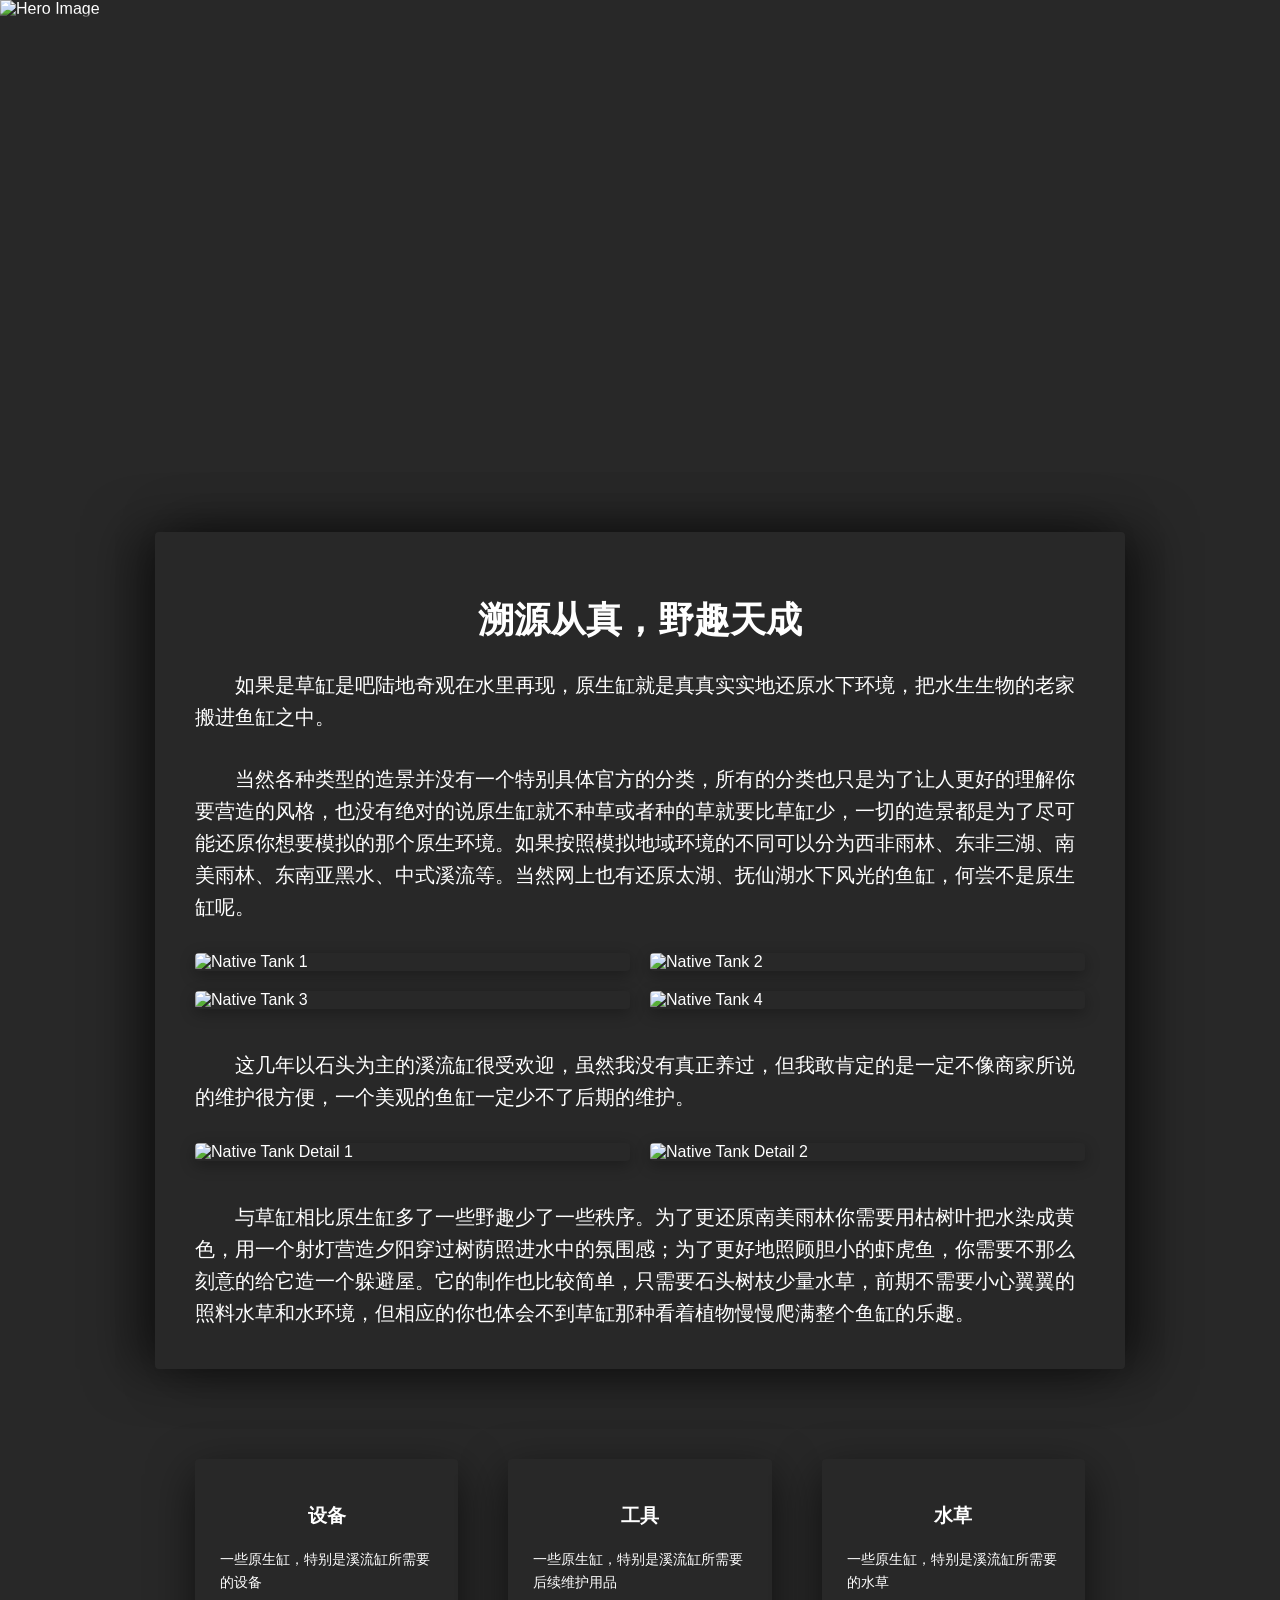
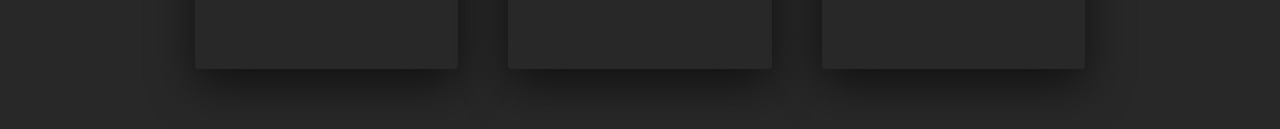
==== commit e71a4923: "Add files via upload" ====
--- a/index.html
+++ b/index.html
@@ -1,558 +1,548 @@
-<!DOCTYPE html>
-<html lang="zh-CN">
-<head>
-    <meta charset="UTF-8">
-    <meta name="viewport" content="width=device-width, initial-scale=1.0">
-    <title>Planted Tank</title>
-    <style>
-        body {
-            background-color: #282828;
-            margin: 0;
-            padding: 0;
-            color: #ffffff;
-            font-family: SimHei, "Heiti SC", "Microsoft YaHei", sans-serif;
-            display: flex;
-            flex-direction: column;
-            align-items: center;
-        }
-        .hero-image-container {
-            width: 100%;
-            height: 250px;
-            position: relative;
-            overflow: hidden;
-            margin-bottom: 1.5rem;
-        }
-        @media (min-width: 768px) {
-            .hero-image-container {
-                height: 400px;
-                margin-bottom: 2rem;
-            }
-        }
-        @media (min-width: 1200px) {
-            .hero-image-container {
-                height: 500px;
-            }
-        }
-        .hero-image {
-            width: 100%;
-            height: 100%;
-            object-fit: cover;
-            mask-image: linear-gradient(to bottom, rgba(0,0,0,1) 70%, rgba(0,0,0,0) 100%);
-            -webkit-mask-image: linear-gradient(to bottom, rgba(0,0,0,1) 70%, rgba(0,0,0,0) 100%);
-        }
-        .content-wrapper {
-            width: 90%;
-            max-width: 890px; /* 增加宽度以适配底部对齐需求 (800 + 3*30) */
-            padding: 20px;
-            background-color: #282828;
-            margin-bottom: 40px;
-            border-radius: 4px;
-        }
-        @media (min-width: 768px) {
-            .content-wrapper {
-                width: 100%;
-                padding: 40px;
-                box-shadow: -20px 0 50px rgba(0, 0, 0, 0.5), 20px 0 50px rgba(0, 0, 0, 0.5);
-                margin-bottom: 60px;
-            }
-        }
-        h1 {
-            font-size: 1.5rem;
-            font-weight: bold;
-            text-align: center; /* 改为居中处理 */
-            margin-bottom: 1rem;
-        }
-        @media (min-width: 768px) {
-            h1 {
-                font-size: 2.25rem;
-                text-align: center; /* 确保电脑端也居中 */
-                margin-bottom: 1.5rem;
-            }
-        }
-        p {
-            font-size: 1rem;
-            text-align: left;
-            text-indent: 2em;
-            line-height: 1.6;
-            margin: 0 0 1.2em 0;
-        }
-        @media (min-width: 768px) {
-            p {
-                font-size: 1.25rem;
-                margin: 0 0 1.5em 0;
-            }
-        }
-        p:last-child {
-            margin-bottom: 0;
-        }
-        
-        /* 底部三个平行文本框样式 */
-         .bottom-container {
-              width: 100%;
-              max-width: 890px; /* 与上面 content-wrapper 的 890px 对齐 */
-              margin-top: 30px; 
-              display: flex;
-              flex-direction: column;
-              align-items: stretch; /* 手机端拉伸以保持宽度一致 */
-              gap: 25px; 
-               padding: 0 20px 60px 20px;
-           }
-           @media (min-width: 768px) {
-               .bottom-container {
-                   flex-direction: row;
-                   justify-content: space-between; 
-                   align-items: stretch;    
-                   padding: 0 0 60px 0;
-                   gap: 50px; 
-               }
-           }
-          .info-box {
-            flex: 1; 
-            min-height: 160px; /* 手机端统一高度 */
-            background-color: #282828;
-            padding: 25px;
-            border-radius: 4px;
-            box-shadow: 0 15px 45px rgba(0, 0, 0, 0.6);
-            color: #ffffff;
-            font-family: SimHei, sans-serif;
-            text-align: center;
-            cursor: pointer; 
-            transition: transform 0.3s ease, box-shadow 0.3s ease;
-            display: flex;
-            flex-direction: column;
-            justify-content: flex-start;
-        }
-        .info-box:hover {
-            transform: translateY(-5px);
-            box-shadow: 0 20px 60px rgba(0, 0, 0, 0.8);
-        }
-
-        /* 详情弹窗样式 */
-        #detail-modal {
-            position: fixed;
-            top: 0;
-            left: 0;
-            width: 100%;
-            height: 100%;
-            background-color: rgba(0, 0, 0, 0.85);
-            display: none;
-            justify-content: center;
-            align-items: center;
-            z-index: 10000;
-            opacity: 0;
-            transition: opacity 0.4s ease;
-        }
-        #detail-modal.active {
-            display: flex;
-            opacity: 1;
-        }
-        .modal-content {
-            background-color: #282828;
-            color: #ffffff;
-            padding: 40px;
-            border-radius: 8px;
-            max-width: 90%;
-            max-height: 85vh;
-            overflow-y: auto;
-            box-shadow: 0 20px 60px rgba(0, 0, 0, 0.5);
-            font-family: SimHei, sans-serif;
-            line-height: 1.8;
-            text-align: left;
-            position: relative;
-            transform: scale(0.9);
-            transition: transform 0.4s cubic-bezier(0.165, 0.84, 0.44, 1);
-        }
-        #detail-modal.active .modal-content {
-            transform: scale(1);
-        }
-        .modal-content h2 {
-            text-align: center;
-            margin-bottom: 30px;
-            color: #ffffff;
-            border-bottom: 1px solid #555;
-            padding-bottom: 15px;
-        }
-        .detail-item {
-            margin-bottom: 25px;
-        }
-        .detail-category {
-            font-weight: bold;
-            font-size: 1.2rem;
-            color: #ffffff;
-            margin-top: 20px;
-            display: block;
-        }
-        .detail-desc {
-            padding-left: 20px;
-            color: #cccccc;
-            font-size: 1rem;
-        }
-        .detail-price {
-            color: #888;
-            font-style: italic;
-        }
-        .close-modal {
-            position: absolute;
-            top: 20px;
-            right: 20px;
-            font-size: 2rem;
-            color: #888;
-            cursor: pointer;
-            transition: color 0.3s;
-        }
-        .close-modal:hover {
-            color: #fff;
-        }
-        .image-grid {
-            display: grid;
-            grid-template-columns: 1fr;
-            gap: 15px;
-            margin-top: 20px;
-            margin-bottom: 30px; /* 增加底部间距 */
-        }
-        @media (min-width: 768px) {
-            .image-grid {
-                grid-template-columns: repeat(2, 1fr);
-                gap: 20px;
-                margin-top: 30px;
-                margin-bottom: 40px;
-            }
-        }
-        .special-link {
-            color: #ffffff;
-            text-decoration: none;
-            font-weight: bold;
-            display: inline-block;
-            margin: 0 4px;
-            vertical-align: baseline;
-            position: relative; /* 开启相对定位 */
-            left: -20px;       /* 向左移动 20 像素 */
-            /* 黑色描边和外发光效果 */
-            text-shadow: 
-                -1px -1px 0 #000,  
-                 1px -1px 0 #000,
-                -1px  1px 0 #000,
-                 1px  1px 0 #000,
-                 0 0 10px rgba(255, 255, 255, 0.8), 
-                 0 0 20px rgba(255, 255, 255, 0.5);
-            transition: all 0.3s ease;
-            animation: pulse 1.5s infinite ease-in-out;
-            transform-origin: center;
-        }
-        @keyframes pulse {
-            0% { transform: scale(1); }
-            50% { transform: scale(1.15); }
-            100% { transform: scale(1); }
-        }
-        .special-link:hover {
-            color: #cccccc;
-            text-shadow: 
-                -1px -1px 0 #000,  
-                 1px -1px 0 #000,
-                -1px  1px 0 #000,
-                 1px  1px 0 #000,
-                 0 0 15px rgba(255, 255, 255, 1), 
-                 0 0 25px rgba(255, 255, 255, 0.7);
-        }
-        .grid-item {
-            width: 100%;
-            border-radius: 4px;
-            overflow: hidden;
-            box-shadow: 0 4px 15px rgba(0, 0, 0, 0.3);
-            transition: transform 0.3s ease;
-        }
-        .grid-item img {
-            width: 100%;
-            height: auto;
-            display: block;
-        }
-
-        /* 全屏放大效果样式 */
-        #fullscreen-container {
-            position: fixed;
-            top: 0;
-            left: 0;
-            width: 100%;
-            height: 100%;
-            background-color: rgba(0, 0, 0, 0);
-            display: none;
-            justify-content: center;
-            align-items: center;
-            z-index: 9999;
-            transition: background-color 0.8s ease;
-            cursor: pointer;
-        }
-
-        #fullscreen-container.active {
-            display: flex;
-            background-color: rgba(0, 0, 0, 0.7); /* 慢慢隐去颜色，被70%不透明度遮蔽 */
-        }
-
-        #zoomed-image-wrapper {
-            position: absolute;
-            display: flex;
-            flex-direction: column;
-            justify-content: flex-end;
-            align-items: center;
-            transition: all 0.6s cubic-bezier(0.165, 0.84, 0.44, 1);
-            overflow: hidden;
-            z-index: 1;
-        }
-
-        #zoomed-image {
-            width: 100%;
-            height: 100%;
-            box-shadow: 0 0 50px rgba(0,0,0,0.5);
-            object-fit: contain;
-        }
-
-        /* 图片说明遮罩样式 */
-        #image-description-overlay {
-            position: absolute;
-            bottom: -100%;
-            left: 0;
-            width: 100%;
-            height: auto;
-            background-color: rgba(255, 255, 255, 0.9);
-            color: #000000;
-            font-family: SimHei, "Heiti SC", "Microsoft YaHei", sans-serif;
-            padding: 40px 20px 20px 20px;
-            box-sizing: border-box;
-            z-index: 2;
-            transition: bottom 0.6s ease-out;
-            display: flex;
-            justify-content: center;
-            align-items: center;
-            text-align: center;
-            font-size: 1.1rem;
-            line-height: 1.6;
-            font-weight: bold;
-            mask-image: linear-gradient(to top, rgba(0,0,0,1) 60%, rgba(0,0,0,0) 100%);
-            -webkit-mask-image: linear-gradient(to top, rgba(0,0,0,1) 60%, rgba(0,0,0,0) 100%);
-        }
-
-        @media (min-width: 768px) {
-            #image-description-overlay {
-                font-size: 1.25rem;
-                padding: 60px 30px 30px 30px;
-            }
-        }
-
-        #fullscreen-container.active #image-description-overlay {
-            bottom: 0;
-            transition-delay: 0.4s;
-        }
-
-        #fullscreen-container.active #zoomed-image {
-            /* 激活时的位置和尺寸将由 JS 动态设置 */
-        }
-    </style>
-</head>
-<body>
-    <div id="detail-modal" onclick="closeDetailModal(event)">
-        <div class="modal-content" onclick="event.stopPropagation()">
-            <!-- 内容由 JS 动态生成 -->
-        </div>
-    </div>
-
-    <div id="fullscreen-container" onclick="closeFullscreen()">
-        <div id="zoomed-image-wrapper">
-            <div id="image-description-overlay">
-                传统ADA风格，讲究日式禅意与诧寂感，大面积留白让飘动的水草成为鱼缸主角，着力营造空灵悠远的沉浸式意境
-            </div>
-            <img id="zoomed-image" src="" alt="Zoomed View">
-        </div>
-    </div>
-    <div class="hero-image-container">
-        <a href="https://whyr7kvnt9-ops.github.io/AQUA/" target="_blank">
-            <img src="https://img.remit.ee/api/file/BQACAgUAAyEGAASHRsPbAAEUm2VqFpovrVLrKbdwJ5cUBAcJebHIOwACQCUAAleauVSISvJ2mKXKGzsE.jpg" alt="Planted Tank Hero" class="hero-image">
-        </a>
-    </div>
-    <div class="content-wrapper">
-        <h1>以水为风，雕琢奇观</h1>
-        <p>不同于其他的鱼缸展现的是一个多彩的水下世界，草缸更多的是在鱼缸中复刻一个个水上奇观。从最近爆火的法罗群岛造景到经久不衰的雨林风造景，草缸造景者总是想尽千方百计只为把心之所向微缩于鱼缸之中。</p>
-        <p>总的来说草缸造景有两种风格，荷兰式造景风格（荷兰景）和自然式造景风格（自然景）。荷兰景最早起源于荷兰NBAT(Nederlandse Bond Aqua Terra，荷兰水族暨两栖爬虫协会)，以建造水下花园为目标，更讲究植物种类的搭配与种植区域规划，不用一块石头与木头是真真正正的“草缸”。自然景则有很多细分种类，岛屿、流木、雨林、草原、悬崖、山涧、山林、雨林等复刻自然风光的造景都可以笼统的归类在自然景里。近几年比赛的趋势更讲究自然景的形似和层次丰富，虽然确实一眼很好看，但是缺少了留白看久了感觉不通气，少了一些自然该有的灵动。</p>
-        <div class="image-grid">
-            <div class="grid-item" onclick="openFullscreen(this, '传统ADA风格，讲究日式禅意与诧寂感，大面积留白让飘动的水草成为鱼缸主角，着力营造空灵悠远的沉浸式意境')">
-                <img src="https://iaplc.com/gallery/cn/image/preview?prefix=20252&app_id=J102-8424&1779863186" alt="IAPLC Gallery 1">
-            </div>
-            <div class="grid-item" onclick="openFullscreen(this, '森林流木风格，\&quot;一鲸落万物生\&quot;尽管树干的大部分已经被覆盖，但依然骨架分明苍劲有力')">
-                <img src="https://iaplc.com/gallery/cn/image/preview?prefix=20252&app_id=W124-0995&1779863186" alt="IAPLC Gallery 2">
-            </div>
-            <div class="grid-item" onclick="openFullscreen(this, '雨林风格造景，树干之上争抢每一缕阳光，树干之下攀附缠绕绞杀，雨林之中看似静谧实则处处都是你死我活的厮杀')">
-                <img src="https://iaplc.com/gallery/cn/image/preview?prefix=20252&app_id=W111-0803&1779863186" alt="IAPLC Gallery 3">
-            </div>
-            <div class="grid-item" onclick="openFullscreen(this, '山坡风格造景，巨石之间碧草如茵，仿佛一秒钟坠入《海蒂与爷爷》中的阿尔卑斯之上，鱼儿也如羊群一样结伴而行，神圣静谧悠然')">
-                <img src="https://iaplc.com/gallery/cn/image/preview?prefix=20252&app_id=W114-7888&1779863186" alt="IAPLC Gallery 4">
-            </div>
-            <div class="grid-item" onclick="openFullscreen(this, '岛屿风格造景，如同上帝创造亚当，但如果指尖相碰，便会迸发出更加绚丽的色彩')">
-                <img src="https://iaplc.com/gallery/cn/image/preview?prefix=20252&app_id=W119-5886&1779885841" alt="IAPLC Gallery 5">
-            </div>
-            <div class="grid-item" onclick="openFullscreen(this, '峡谷风格造景，两岸山峰层叠高耸，险峻又巍峨，激流滔滔')">
-                 <img src="https://iaplc.com/gallery/cn/image/preview?prefix=20252&app_id=W107-0775&1779885985" alt="IAPLC Gallery 6">
-             </div>
-         </div>
-         <p>这些都是2025年IAPLC水族造景大赛的获奖作品，想看更多<a href="https://iaplc.com/gallery/cn/index?page=1" target="_blank" class="special-link">点击这里</a>。</p>
-          <p>草缸可能是最烦琐的缸，也可能是未来操心最少的缸。烦琐在于从开缸初期的造景到种草，各种水质参数的监控调节，到中后期稳定之后的定期修剪擦藻。但是一旦度过了前期，水质稳定之后你可以半年不换水，只需要静静看这水里面的植物长满鱼缸，而因为有水草帮助吸收水里的养分，草缸后期也不容易长藻。</p>
-       </div>
-
-       <div class="bottom-container">
-            <div class="info-box" onclick="openDetailModal('equipment')">
-                   <h3>设备</h3>
-                   <p style="font-size: 0.9rem; text-indent: 0; line-height: 1.6;">
-                       一个合格草缸需要配备的所有设备，当然也不全都是必需品
-                   </p>
-               </div>
-             <div class="info-box" onclick="openDetailModal('tools')">
-                  <h3>工具</h3>
-                  <p style="font-size: 0.9rem; text-indent: 0; line-height: 1.6;">
-                      所需要的用于后期鱼缸维护的物品
-                  </p>
-              </div>
-            <div class="info-box" onclick="openDetailModal('plants')">
-                 <h3>水草</h3>
-                 <p style="font-size: 0.9rem; text-indent: 0; line-height: 1.6;">
-                     装点鱼缸的小玩意儿，让人又爱又恨
-                 </p>
-             </div>
-        </div>
-
-    <script>
-        let originalRect = null;
-
-        function openFullscreen(element, description) {
-            const container = document.getElementById('fullscreen-container');
-            const wrapper = document.getElementById('zoomed-image-wrapper');
-            const zoomedImg = document.getElementById('zoomed-image');
-            const descOverlay = document.getElementById('image-description-overlay');
-            const clickedImg = element.querySelector('img');
-            
-            // 设置文字内容
-            descOverlay.textContent = description;
-            
-            originalRect = clickedImg.getBoundingClientRect();
-            
-            zoomedImg.src = clickedImg.src;
-            wrapper.style.transition = 'none';
-            wrapper.style.top = originalRect.top + 'px';
-            wrapper.style.left = originalRect.left + 'px';
-            wrapper.style.width = originalRect.width + 'px';
-            wrapper.style.height = originalRect.height + 'px';
-            
-            container.style.display = 'flex';
-            wrapper.offsetHeight;
-
-            setTimeout(() => {
-                container.classList.add('active');
-                wrapper.style.transition = 'all 0.6s cubic-bezier(0.165, 0.84, 0.44, 1)';
-                
-                const vh = window.innerHeight;
-                const vw = window.innerWidth;
-                const targetMaxW = vw * 0.9;
-                const targetMaxH = vh * 0.9;
-                
-                const imgRatio = clickedImg.naturalWidth / clickedImg.naturalHeight;
-                let finalW, finalH;
-                
-                if (targetMaxW / targetMaxH > imgRatio) {
-                    finalH = targetMaxH;
-                    finalW = finalH * imgRatio;
-                } else {
-                    finalW = targetMaxW;
-                    finalH = finalW / imgRatio;
-                }
-                
-                wrapper.style.width = finalW + 'px';
-                wrapper.style.height = finalH + 'px';
-                wrapper.style.top = (vh - finalH) / 2 + 'px';
-                wrapper.style.left = (vw - finalW) / 2 + 'px';
-            }, 10);
-        }
-
-        function closeFullscreen() {
-            const container = document.getElementById('fullscreen-container');
-            const wrapper = document.getElementById('zoomed-image-wrapper');
-            
-            container.classList.remove('active');
-            
-            if (originalRect) {
-                wrapper.style.top = originalRect.top + 'px';
-                wrapper.style.left = originalRect.left + 'px';
-                wrapper.style.width = originalRect.width + 'px';
-                wrapper.style.height = originalRect.height + 'px';
-            }
-            
-            setTimeout(() => {
-                container.style.display = 'none';
-            }, 600);
-        }
-
-        /* 详情弹窗逻辑 */
-        const modalData = {
-            equipment: {
-                title: "草缸设备清单 (120x50x50cm)",
-                items: [
-                    { category: "鱼缸", desc: "超白玻璃鱼缸 <span class='detail-price'>｜ 450</span>" },
-                    { 
-                        category: "鱼缸底柜", 
-                        desc: "实木：好看但有变形的风险 <span class='detail-price'>｜ 300</span><br>板材：稳定耐用，样式丰富 <span class='detail-price'>｜ 500-800</span><br>合金框架：扎实，方便走线 <span class='detail-price'>｜ 500</span><br>玻璃：简约好看但是贵 <span class='detail-price'>｜ 大鱼缸不推荐</span>" 
-                    },
-                    { category: "水草灯", desc: "平板灯 <span class='detail-price'>｜ 900</span><br>筒灯 <span class='detail-price'>｜ 800×2=1600</span>" },
-                    { category: "二氧化碳设备", desc: "反应式钢瓶 <span class='detail-price'>｜ 350</span><br>建设钢瓶 <span class='detail-price'>｜ 350</span><br>CO2灭火器 <span class='detail-price'>｜ 200</span>" },
-                    { category: "过滤设备", desc: "背滤、滴滤、底滤<br>滤桶：最主流，最推荐 <span class='detail-price'>｜ 750</span>" },
-                    { category: "底床", desc: "沙子、水草泥 <span class='detail-price'>｜ 200</span>、火山石 <span class='detail-price'>｜ 100</span>" },
-                    { category: "温度调节设备", desc: "冷水机 <span class='detail-price'>｜ 1000</span><br>加温设备 <span class='detail-price'>｜ 200</span>" },
-                    { category: "造景材料 <span class='detail-price'>｜ 200—500</span>", desc: "石头、木材" }
-                ]
-            },
-            tools: {
-                title: "工具清单",
-                items: [
-                    { category: "", desc: "水草剪刀、镊子、肥料、网兜、擦玻璃用具、换水用品、过滤棉、水质检测设备" }
-                ]
-            },
-            plants: {
-                title: "水草指南",
-                subtitle: "以下水草名均使用日常/电商使用名字，仅列举常见水草",
-                items: [
-                    { 
-                        category: "阴性草 <small>(需光少)</small>", 
-                        desc: "<strong>前景：</strong>莫斯、苔藓、天胡荽、小水榕<br><strong>中景：</strong>水罗兰、叉柱花、辣椒榕、水蕨、铁皇冠<br><strong>后景：</strong>小宝塔、金鱼草、蜈蚣草、水兰" 
-                    },
-                    { 
-                        category: "阳性草 <small>(需光多)</small>", 
-                        desc: "<strong>前景：</strong>矮珍珠、牛毛草、汤匙萍、狸藻<br><strong>中景：</strong>微果草、水八角、罗贝力、椒草、血心兰<br><strong>后景：</strong>宫廷、蝴蝶、丁香、虎耳、松尾、小红莓" 
-                    }
-                ]
-            }
-        };
-
-        function openDetailModal(type) {
-            const modal = document.getElementById('detail-modal');
-            const content = modal.querySelector('.modal-content');
-            const data = modalData[type];
-            
-            let html = `<span class="close-modal" onclick="closeDetailModal(event)">&times;</span><h2>${data.title}</h2>`;
-            if (data.subtitle) html += `<p style="text-indent: 0; color: #888; margin-bottom: 20px; text-align: center; font-size: 0.9rem;">${data.subtitle}</p>`;
-            
-            data.items.forEach(item => {
-                html += `
-                    <div class="detail-item">
-                        ${item.category ? `<span class="detail-category">${item.category}</span>` : ''}
-                        <div class="detail-desc">${item.desc}</div>
-                    </div>`;
-            });
-
-            content.innerHTML = html;
-            modal.style.display = 'flex';
-            setTimeout(() => modal.classList.add('active'), 10);
-        }
-
-        function closeDetailModal(event) {
-            const modal = document.getElementById('detail-modal');
-            modal.classList.remove('active');
-            setTimeout(() => modal.style.display = 'none', 400);
-        }
-    </script>
-</body>
-</html>
+<!DOCTYPE html>
+<html lang="zh-CN">
+<head>
+    <meta charset="UTF-8">
+    <meta name="viewport" content="width=device-width, initial-scale=1.0">
+    <title>Natural Aquarium</title>
+    <style>
+        body {
+            background-color: #282828;
+            margin: 0;
+            padding: 0;
+            color: #ffffff;
+            font-family: SimHei, "Heiti SC", "Microsoft YaHei", sans-serif;
+            display: flex;
+            flex-direction: column;
+            align-items: center;
+        }
+        .hero-image-container {
+            width: 100%;
+            height: 250px;
+            position: relative;
+            overflow: hidden;
+            margin-bottom: 1.5rem;
+        }
+        @media (min-width: 768px) {
+            .hero-image-container {
+                height: 400px;
+                margin-bottom: 2rem;
+            }
+        }
+        @media (min-width: 1200px) {
+            .hero-image-container {
+                height: 500px;
+            }
+        }
+        .hero-image {
+            width: 100%;
+            height: 100%;
+            object-fit: cover;
+            mask-image: linear-gradient(to bottom, rgba(0,0,0,1) 70%, rgba(0,0,0,0) 100%);
+            -webkit-mask-image: linear-gradient(to bottom, rgba(0,0,0,1) 70%, rgba(0,0,0,0) 100%);
+        }
+        .content-wrapper {
+            width: 90%;
+            max-width: 890px;
+            padding: 20px;
+            background-color: #282828;
+            margin-bottom: 40px;
+            border-radius: 4px;
+        }
+        @media (min-width: 768px) {
+            .content-wrapper {
+                width: 100%;
+                padding: 40px;
+                box-shadow: -20px 0 50px rgba(0, 0, 0, 0.5), 20px 0 50px rgba(0, 0, 0, 0.5);
+                margin-bottom: 60px;
+            }
+        }
+        h1 {
+            font-size: 1.5rem;
+            font-weight: bold;
+            text-align: center;
+            margin-bottom: 1rem;
+        }
+        @media (min-width: 768px) {
+            h1 {
+                font-size: 2.25rem;
+                text-align: center;
+                margin-bottom: 1.5rem;
+            }
+        }
+        p {
+            font-size: 1rem;
+            text-align: left;
+            text-indent: 2em;
+            line-height: 1.6;
+            margin: 0 0 1.2em 0;
+        }
+        @media (min-width: 768px) {
+            p {
+                font-size: 1.25rem;
+                margin: 0 0 1.5em 0;
+            }
+        }
+        p:last-child {
+            margin-bottom: 0;
+        }
+        
+         .bottom-container {
+              width: 100%;
+              max-width: 890px;
+              margin-top: 30px; 
+              display: flex;
+              flex-direction: column;
+              align-items: stretch;
+              gap: 25px; 
+               padding: 0 20px 60px 20px;
+           }
+           @media (min-width: 768px) {
+               .bottom-container {
+                   flex-direction: row;
+                   justify-content: space-between; 
+                   align-items: stretch;    
+                   padding: 0 0 60px 0;
+                   gap: 50px; 
+               }
+           }
+          .info-box {
+            flex: 1; 
+            min-height: 160px;
+            background-color: #282828;
+            padding: 25px;
+            border-radius: 4px;
+            box-shadow: 0 15px 45px rgba(0, 0, 0, 0.6);
+            color: #ffffff;
+            font-family: SimHei, sans-serif;
+            text-align: center;
+            cursor: pointer; 
+            transition: transform 0.3s ease, box-shadow 0.3s ease;
+            display: flex;
+            flex-direction: column;
+            justify-content: flex-start;
+        }
+        .info-box:hover {
+            transform: translateY(-5px);
+            box-shadow: 0 20px 60px rgba(0, 0, 0, 0.8);
+        }
+
+        #detail-modal {
+            position: fixed;
+            top: 0;
+            left: 0;
+            width: 100%;
+            height: 100%;
+            background-color: rgba(0, 0, 0, 0.85);
+            display: none;
+            justify-content: center;
+            align-items: center;
+            z-index: 10000;
+            opacity: 0;
+            transition: opacity 0.4s ease;
+        }
+        #detail-modal.active {
+            display: flex;
+            opacity: 1;
+        }
+        .modal-content {
+            background-color: #282828;
+            color: #ffffff;
+            padding: 40px;
+            border-radius: 8px;
+            max-width: 90%;
+            max-height: 85vh;
+            overflow-y: auto;
+            box-shadow: 0 20px 60px rgba(0, 0, 0, 0.5);
+            font-family: SimHei, sans-serif;
+            line-height: 1.8;
+            text-align: left;
+            position: relative;
+            transform: scale(0.9);
+            transition: transform 0.4s cubic-bezier(0.165, 0.84, 0.44, 1);
+        }
+        #detail-modal.active .modal-content {
+            transform: scale(1);
+        }
+        .modal-content h2 {
+            text-align: center;
+            margin-bottom: 30px;
+            color: #ffffff;
+            border-bottom: 1px solid #555;
+            padding-bottom: 15px;
+        }
+        .detail-item {
+            margin-bottom: 25px;
+        }
+        .detail-category {
+            font-weight: bold;
+            font-size: 1.2rem;
+            color: #ffffff;
+            margin-top: 20px;
+            display: block;
+        }
+        .detail-desc {
+            padding-left: 20px;
+            color: #cccccc;
+            font-size: 1rem;
+        }
+        .detail-price {
+            color: #888;
+            font-style: italic;
+        }
+        .close-modal {
+            position: absolute;
+            top: 20px;
+            right: 20px;
+            font-size: 2rem;
+            color: #888;
+            cursor: pointer;
+            transition: color 0.3s;
+        }
+        .close-modal:hover {
+            color: #fff;
+        }
+        .image-grid {
+            display: grid;
+            grid-template-columns: 1fr;
+            gap: 15px;
+            margin-top: 20px;
+            margin-bottom: 30px;
+        }
+        @media (min-width: 768px) {
+            .image-grid {
+                grid-template-columns: repeat(2, 1fr);
+                gap: 20px;
+                margin-top: 30px;
+                margin-bottom: 40px;
+            }
+        }
+        .special-link {
+            color: #ffffff;
+            text-decoration: none;
+            font-weight: bold;
+            display: inline-block;
+            margin: 0 4px;
+            vertical-align: baseline;
+            position: relative;
+            left: -20px;
+            text-shadow: 
+                -1px -1px 0 #000,  
+                 1px -1px 0 #000,
+                -1px  1px 0 #000,
+                 1px  1px 0 #000,
+                 0 0 10px rgba(255, 255, 255, 0.8), 
+                 0 0 20px rgba(255, 255, 255, 0.5);
+            transition: all 0.3s ease;
+            animation: pulse 1.5s infinite ease-in-out;
+            transform-origin: center;
+        }
+        @keyframes pulse {
+            0% { transform: scale(1); }
+            50% { transform: scale(1.15); }
+            100% { transform: scale(1); }
+        }
+        .grid-item {
+            width: 100%;
+            border-radius: 4px;
+            overflow: hidden;
+            box-shadow: 0 4px 15px rgba(0, 0, 0, 0.3);
+            transition: transform 0.3s ease, box-shadow 0.3s ease;
+            cursor: pointer;
+        }
+        .grid-item:hover {
+            transform: scale(1.05);
+            box-shadow: 0 8px 25px rgba(0, 0, 0, 0.5);
+            z-index: 10;
+        }
+        .grid-item img {
+            width: 100%;
+            height: auto;
+            display: block;
+        }
+
+        #fullscreen-container {
+            position: fixed;
+            top: 0;
+            left: 0;
+            width: 100%;
+            height: 100%;
+            background-color: rgba(0, 0, 0, 0);
+            display: none;
+            justify-content: center;
+            align-items: center;
+            z-index: 9999;
+            transition: background-color 0.8s ease;
+            cursor: pointer;
+        }
+        #fullscreen-container.active {
+            display: flex;
+            background-color: rgba(0, 0, 0, 0.7);
+        }
+        #zoomed-image-wrapper {
+            position: absolute;
+            display: flex;
+            flex-direction: column;
+            justify-content: flex-end;
+            align-items: center;
+            transition: all 0.6s cubic-bezier(0.165, 0.84, 0.44, 1);
+            overflow: hidden;
+            z-index: 1;
+        }
+        #zoomed-image {
+            width: 100%;
+            height: 100%;
+            box-shadow: 0 0 50px rgba(0,0,0,0.5);
+            object-fit: contain;
+        }
+        #image-description-overlay {
+            position: absolute;
+            bottom: -100%;
+            left: 0;
+            width: 100%;
+            height: auto;
+            background-color: rgba(0, 0, 0, 0.85); /* 更改为黑色背景 */
+            color: #ffffff; /* 更改为纯白色文字 */
+            font-family: SimHei, sans-serif;
+            padding: 40px 20px 20px 20px;
+            box-sizing: border-box;
+            z-index: 10; /* 确保在最顶层 */
+            transition: bottom 0.6s ease-out;
+            display: flex;
+            justify-content: center;
+            align-items: center;
+            text-align: center;
+            font-size: 1.1rem;
+            line-height: 1.6;
+            font-weight: bold;
+            mask-image: linear-gradient(to top, rgba(0,0,0,1) 60%, rgba(0,0,0,0) 100%);
+            -webkit-mask-image: linear-gradient(to top, rgba(0,0,0,1) 60%, rgba(0,0,0,0) 100%);
+        }
+        @media (min-width: 768px) {
+            #image-description-overlay {
+                font-size: 1.25rem;
+                padding: 60px 30px 30px 30px;
+            }
+        }
+        #fullscreen-container.active #image-description-overlay {
+            bottom: 0;
+            transition-delay: 0.4s;
+        }
+    </style>
+</head>
+<body>
+    <div id="detail-modal" onclick="closeDetailModal(event)">
+        <div class="modal-content" onclick="event.stopPropagation()">
+            <!-- 内容由 JS 动态生成 -->
+        </div>
+    </div>
+
+    <div id="fullscreen-container" onclick="closeFullscreen()">
+        <div id="zoomed-image-wrapper">
+            <div id="image-description-overlay"></div>
+            <img id="zoomed-image" src="" alt="Zoomed View">
+            <img id="zoomed-image-overlay" src="" alt="Overlay View" style="position: absolute; top: 0; left: 0; width: 100%; height: 100%; object-fit: contain; opacity: 0; transition: opacity 2s ease-in-out; pointer-events: none; z-index: 2;">
+        </div>
+    </div>
+
+    <div class="hero-image-container">
+        <img src="https://img.remit.ee/api/file/BQACAgUAAyEGAASHRsPbAAEUnQRqFqocM2lRSCExfRw-dC0TzI-JngACNScAAleauVTjIKK5gd0JbzsE.jpg" alt="Hero Image" class="hero-image">
+    </div>
+
+    <div class="content-wrapper">
+        <h1>溯源从真，野趣天成</h1>
+        <p>如果是草缸是吧陆地奇观在水里再现，原生缸就是真真实实地还原水下环境，把水生生物的老家搬进鱼缸之中。</p>
+        <p>当然各种类型的造景并没有一个特别具体官方的分类，所有的分类也只是为了让人更好的理解你要营造的风格，也没有绝对的说原生缸就不种草或者种的草就要比草缸少，一切的造景都是为了尽可能还原你想要模拟的那个原生环境。如果按照模拟地域环境的不同可以分为西非雨林、东非三湖、南美雨林、东南亚黑水、中式溪流等。当然网上也有还原太湖、抚仙湖水下风光的鱼缸，何尝不是原生缸呢。</p>
+        
+        <div class="image-grid">
+            <div class="grid-item" onclick="openFullscreen(this, '印度尼西亚Ciletuh地质公园 瀑布上游的岩石溪流区域')">
+                 <img src="https://img.tropica.cn/forum/202211/19/135953yggrbgxxlg44xr1d.jpg" alt="Native Tank 1">
+             </div>
+             <div class="grid-item" onclick="openFullscreen(this, '林边溪流的缓流地带，中国湖南浏阳')">
+                 <img src="https://img.tropica.cn/forum/202211/19/140232c7idvd02zfziotbf.jpg" alt="Native Tank 2">
+             </div>
+            <div class="grid-item" onclick="openFullscreen(this, '委内瑞拉Atabapo河淹没森林区域')">
+                <img src="https://img.tropica.cn/forum/202211/19/144819bqcvc8vzj1o2apvm.jpg" alt="Native Tank 3">
+            </div>
+            <div class="grid-item" onclick="openFullscreen(this, '阿根廷恩特雷里奥斯省Pre Delta国家公园内Parana河支流')">
+                <img src="https://img.tropica.cn/forum/202211/19/162726t4zpmpwpa8wpwpmp.jpg" alt="Native Tank 4">
+            </div>
+        </div>
+
+        <p>这几年以石头为主的溪流缸很受欢迎，虽然我没有真正养过，但我敢肯定的是一定不像商家所说的维护很方便，一个美观的鱼缸一定少不了后期的维护。</p>
+        
+        <div class="image-grid">
+            <div class="grid-item" onclick="openFullscreen(this, '原生缸造景细节展示 1', 'https://img.remit.ee/api/file/BQACAgUAAyEGAASHRsPbAAEUpY1qF7jcwvoSO8J9R-c0YwvSvV_bVwACZSMAAqpNuFSyQLaXeIC2EDsE.jpg', '三角构图，由不同石块组合成一个大三角形的样式，整体扎实规矩')">
+                <img src="https://img.remit.ee/api/file/BQACAgUAAyEGAASHRsPbAAEUpWJqF7ddG_6itFOy4heDZb4tYjWD-AACOCMAAqpNuFS4GWzuBLto9zsE.jpg" alt="Native Tank Detail 1">
+            </div>
+            <div class="grid-item" onclick="openFullscreen(this, '原生缸造景细节展示 2', 'https://img.remit.ee/api/file/BQACAgUAAyEGAASHRsPbAAEUpdlqF7ygTGaYH4fo4_LxnEvjDBxzDAACuiMAAqpNuFQl_I-KhxlmoTsE.jpg', '多主体构图，元素相互呼应，朝向一致有一样的势头')">
+                <img src="https://img.remit.ee/api/file/BQACAgUAAyEGAASHRsPbAAEUpWhqF7eBzuVfLbV_jRh5zF50N576eAACPiMAAqpNuFSCcrj0yVIohzsE.jpg" alt="Native Tank Detail 2">
+            </div>
+        </div>
+
+        <p>与草缸相比原生缸多了一些野趣少了一些秩序。为了更还原南美雨林你需要用枯树叶把水染成黄色，用一个射灯营造夕阳穿过树荫照进水中的氛围感；为了更好地照顾胆小的虾虎鱼，你需要不那么刻意的给它造一个躲避屋。它的制作也比较简单，只需要石头树枝少量水草，前期不需要小心翼翼的照料水草和水环境，但相应的你也体会不到草缸那种看着植物慢慢爬满整个鱼缸的乐趣。</p>
+    </div>
+
+    <div class="bottom-container">
+        <div class="info-box" onclick="openDetailModal('box1')">
+            <h3>设备</h3>
+            <p style="font-size: 0.9rem; text-indent: 0; line-height: 1.6;">一些原生缸，特别是溪流缸所需要的设备</p>
+        </div>
+        <div class="info-box" onclick="openDetailModal('box2')">
+            <h3>工具</h3>
+            <p style="font-size: 0.9rem; text-indent: 0; line-height: 1.6;">一些原生缸，特别是溪流缸所需要后续维护用品</p>
+        </div>
+        <div class="info-box" onclick="openDetailModal('box3')">
+            <h3>水草</h3>
+            <p style="font-size: 0.9rem; text-indent: 0; line-height: 1.6;">一些原生缸，特别是溪流缸所需要的水草</p>
+        </div>
+    </div>
+
+    <script>
+        let originalRect = null;
+
+        function openFullscreen(element, description, overlaySrc = null, overlayDesc = null) {
+            const container = document.getElementById('fullscreen-container');
+            const wrapper = document.getElementById('zoomed-image-wrapper');
+            const zoomedImg = document.getElementById('zoomed-image');
+            const overlayImg = document.getElementById('zoomed-image-overlay');
+            const descOverlay = document.getElementById('image-description-overlay');
+            const clickedImg = element.querySelector('img');
+            
+            descOverlay.textContent = description;
+            originalRect = clickedImg.getBoundingClientRect();
+            
+            // 立即设置图片源，让浏览器提前开始加载，但保持裁剪状态
+            if (overlaySrc) {
+                overlayImg.src = overlaySrc;
+                overlayImg.style.transition = 'none'; // 暂时关闭过渡以重置状态
+                overlayImg.style.opacity = '0';
+                overlayImg.style.clipPath = 'inset(100% 0 0 0)';
+            } else {
+                overlayImg.src = '';
+            }
+            
+            zoomedImg.src = clickedImg.src;
+            wrapper.style.transition = 'none';
+            wrapper.style.top = originalRect.top + 'px';
+            wrapper.style.left = originalRect.left + 'px';
+            wrapper.style.width = originalRect.width + 'px';
+            wrapper.style.height = originalRect.height + 'px';
+            
+            container.style.display = 'flex';
+            wrapper.offsetHeight; // 强制重绘
+
+            setTimeout(() => {
+                container.classList.add('active');
+                wrapper.style.transition = 'all 0.6s cubic-bezier(0.165, 0.84, 0.44, 1)';
+                
+                const vh = window.innerHeight;
+                const vw = window.innerWidth;
+                const targetMaxW = vw * 0.9;
+                const targetMaxH = vh * 0.9;
+                
+                const imgRatio = clickedImg.naturalWidth / clickedImg.naturalHeight;
+                let finalW, finalH;
+                
+                if (targetMaxW / targetMaxH > imgRatio) {
+                    finalH = targetMaxH;
+                    finalW = finalH * imgRatio;
+                } else {
+                    finalW = targetMaxW;
+                    finalH = finalW / imgRatio;
+                }
+                
+                wrapper.style.width = finalW + 'px';
+                wrapper.style.height = finalH + 'px';
+                wrapper.style.top = (vh - finalH) / 2 + 'px';
+                wrapper.style.left = (vw - finalW) / 2 + 'px';
+
+                // 如果有覆盖图，在主动画完成时触发
+                if (overlaySrc) {
+                    setTimeout(() => {
+                        overlayImg.style.transition = 'opacity 0.3s ease, clip-path 2.5s cubic-bezier(0.4, 0, 0.2, 1)';
+                        overlayImg.style.opacity = '1';
+                        overlayImg.style.clipPath = 'inset(0 0 0 0)';
+                        if (overlayDesc) {
+                            descOverlay.textContent = overlayDesc;
+                        }
+                    }, 600); 
+                }
+            }, 10);
+        }
+
+        function closeFullscreen() {
+            const container = document.getElementById('fullscreen-container');
+            const wrapper = document.getElementById('zoomed-image-wrapper');
+            const overlayImg = document.getElementById('zoomed-image-overlay');
+            
+            container.classList.remove('active');
+            overlayImg.style.opacity = '0'; 
+
+            if (originalRect) {
+                wrapper.style.top = originalRect.top + 'px';
+                wrapper.style.left = originalRect.left + 'px';
+                wrapper.style.width = originalRect.width + 'px';
+                wrapper.style.height = originalRect.height + 'px';
+            }
+            setTimeout(() => {
+                container.style.display = 'none';
+                overlayImg.src = ''; // 清空图片源
+            }, 600);
+        }
+
+        /* 详情弹窗逻辑 */
+        const modalData = {
+            box1: {
+                title: "设备",
+                subtitle: "以1200cm×50cm×40cm为例",
+                items: [
+                    { category: "鱼缸", desc: "底滤侧溢流一体式鱼缸 <span class='detail-price'>｜ 2000-7000</span>" },
+                    { category: "灯具", desc: "鱼缸灯（筒灯） <span class='detail-price'>｜ 600</span>" },
+                    { category: "过滤", desc: "滤材 <span class='detail-price'>｜ 150</span>" },
+                    { category: "造景", desc: "造景用品 <span class='detail-price'>｜ 0-500</span>" }
+                ]
+            },
+            box2: {
+                title: "工具",
+                items: [
+                    { category: "", desc: "擦玻璃工具<br>擦石头工具<br>换水工具<br>过滤棉<br>水质检测设备" }
+                ]
+            },
+            box3: {
+                title: "水草",
+                items: [
+                    { category: "", desc: "水草？原生缸还需要买水草？？？？" }
+                ]
+            }
+        };
+
+        function openDetailModal(type) {
+            const modal = document.getElementById('detail-modal');
+            const content = modal.querySelector('.modal-content');
+            const data = modalData[type];
+            if(!data) return;
+            
+            let html = `<span class="close-modal" onclick="closeDetailModal(event)">&times;</span><h2>${data.title}</h2>`;
+            if (data.subtitle) html += `<p style="text-indent: 0; color: #888; margin-bottom: 20px; text-align: center; font-size: 0.9rem;">${data.subtitle}</p>`;
+            
+            data.items.forEach(item => {
+                html += `
+                    <div class="detail-item">
+                        ${item.category ? `<span class="detail-category">${item.category}</span>` : ''}
+                        <div class="detail-desc">${item.desc}</div>
+                    </div>`;
+            });
+
+            content.innerHTML = html;
+            modal.style.display = 'flex';
+            setTimeout(() => modal.classList.add('active'), 10);
+        }
+
+        function closeDetailModal(event) {
+            const modal = document.getElementById('detail-modal');
+            modal.classList.remove('active');
+            setTimeout(() => modal.style.display = 'none', 400);
+        }
+    </script>
+</body>
+</html>
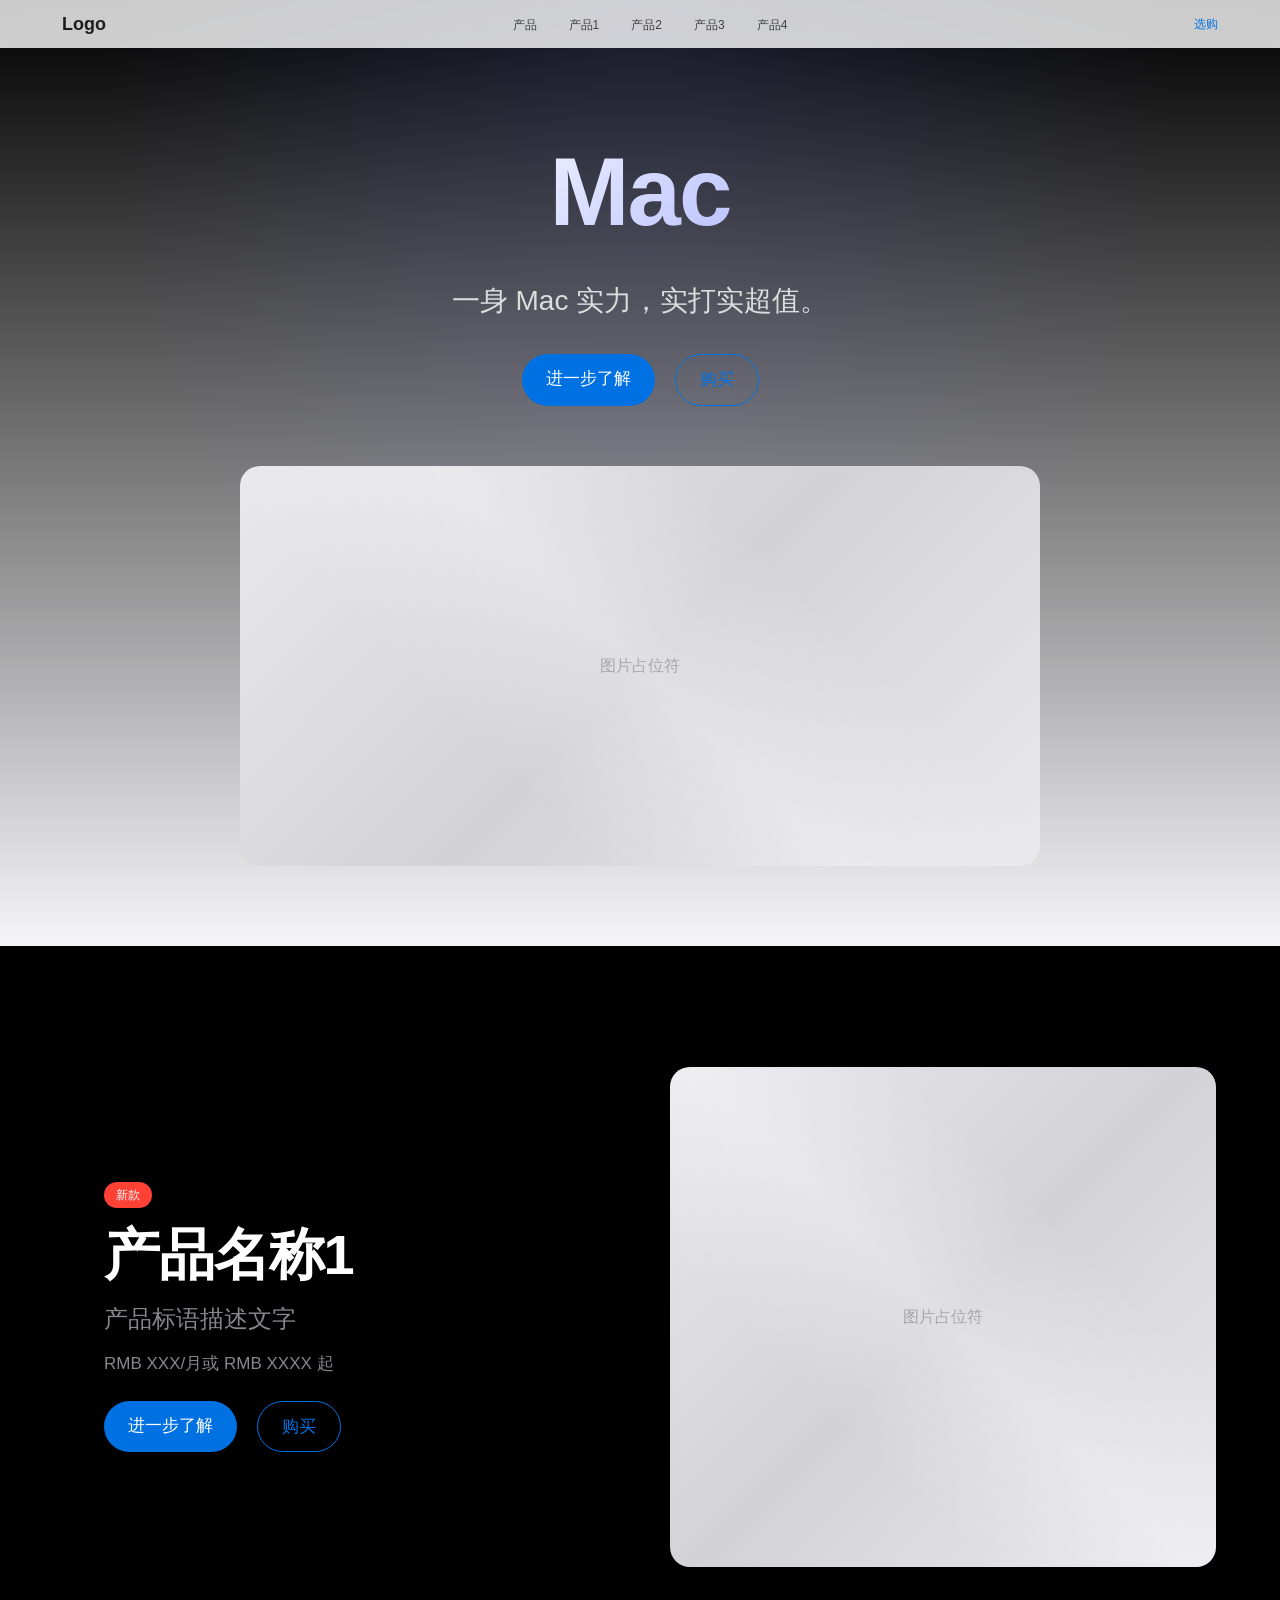
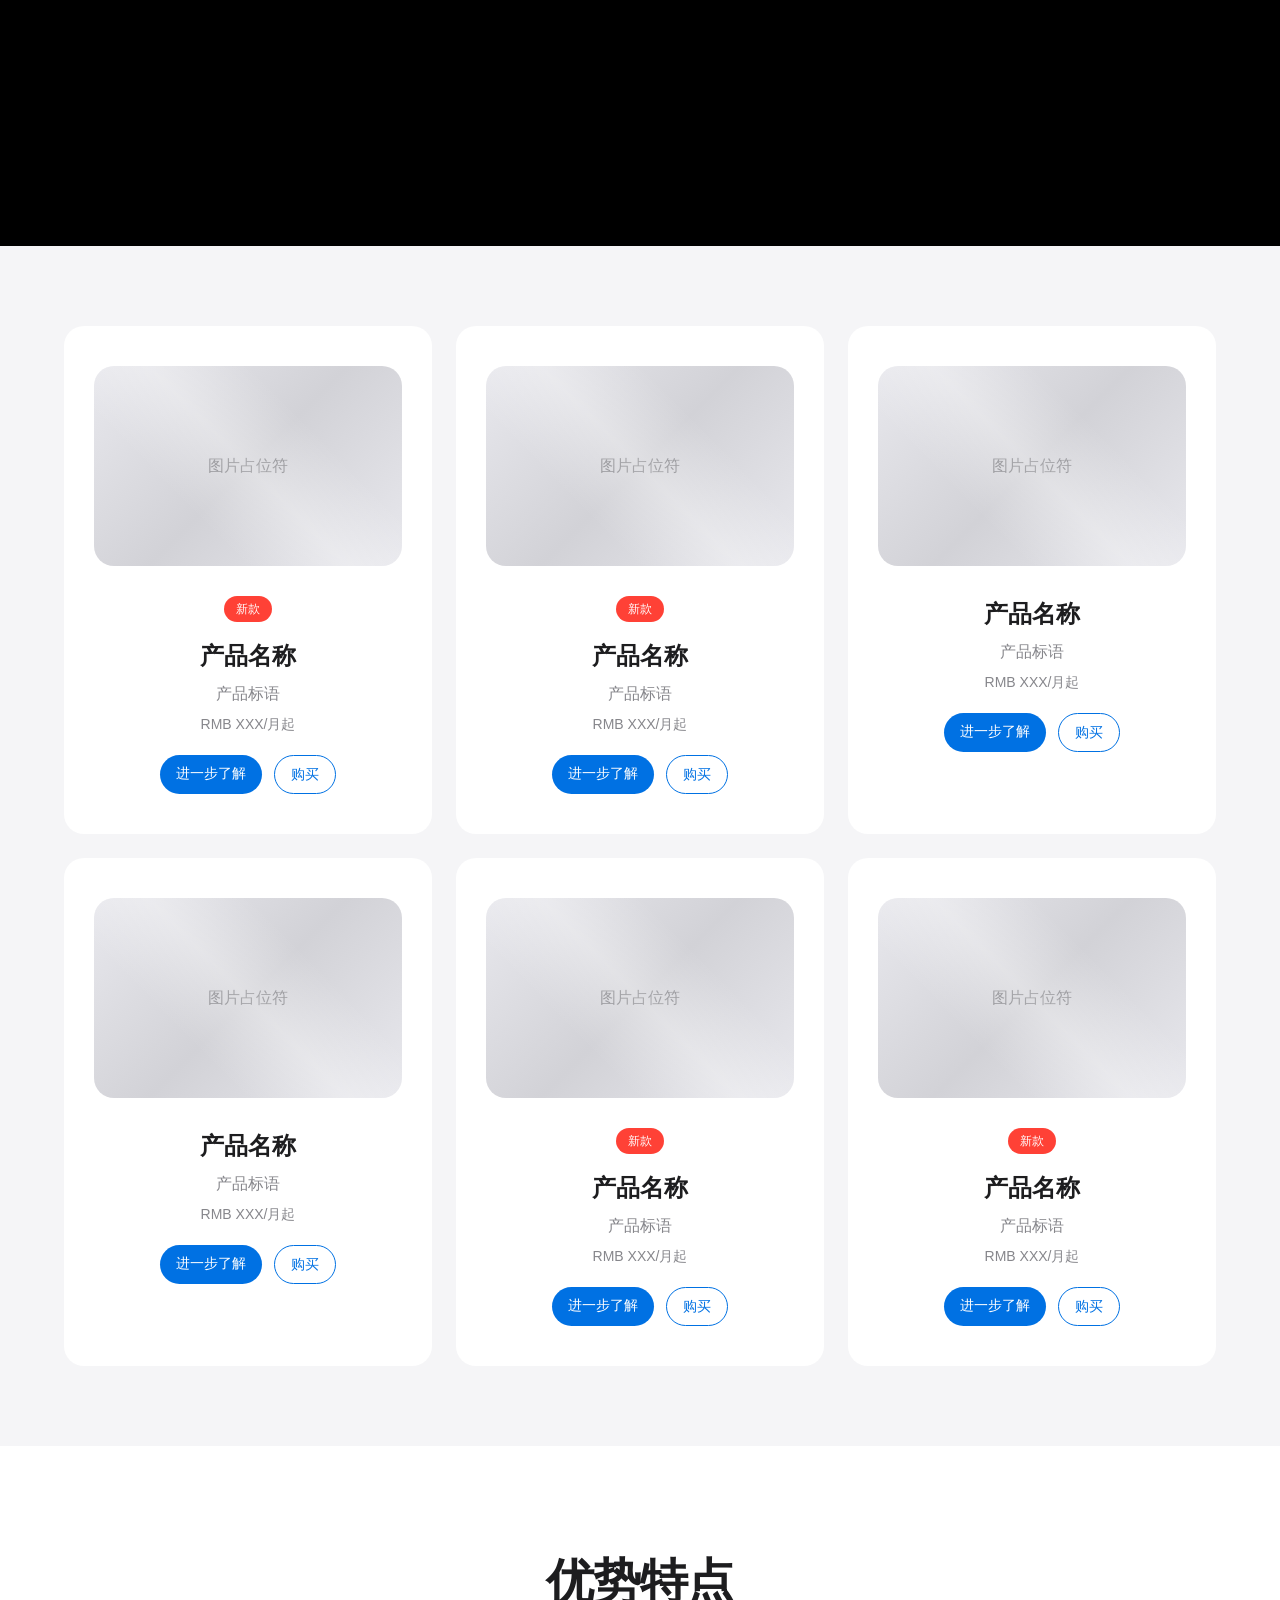
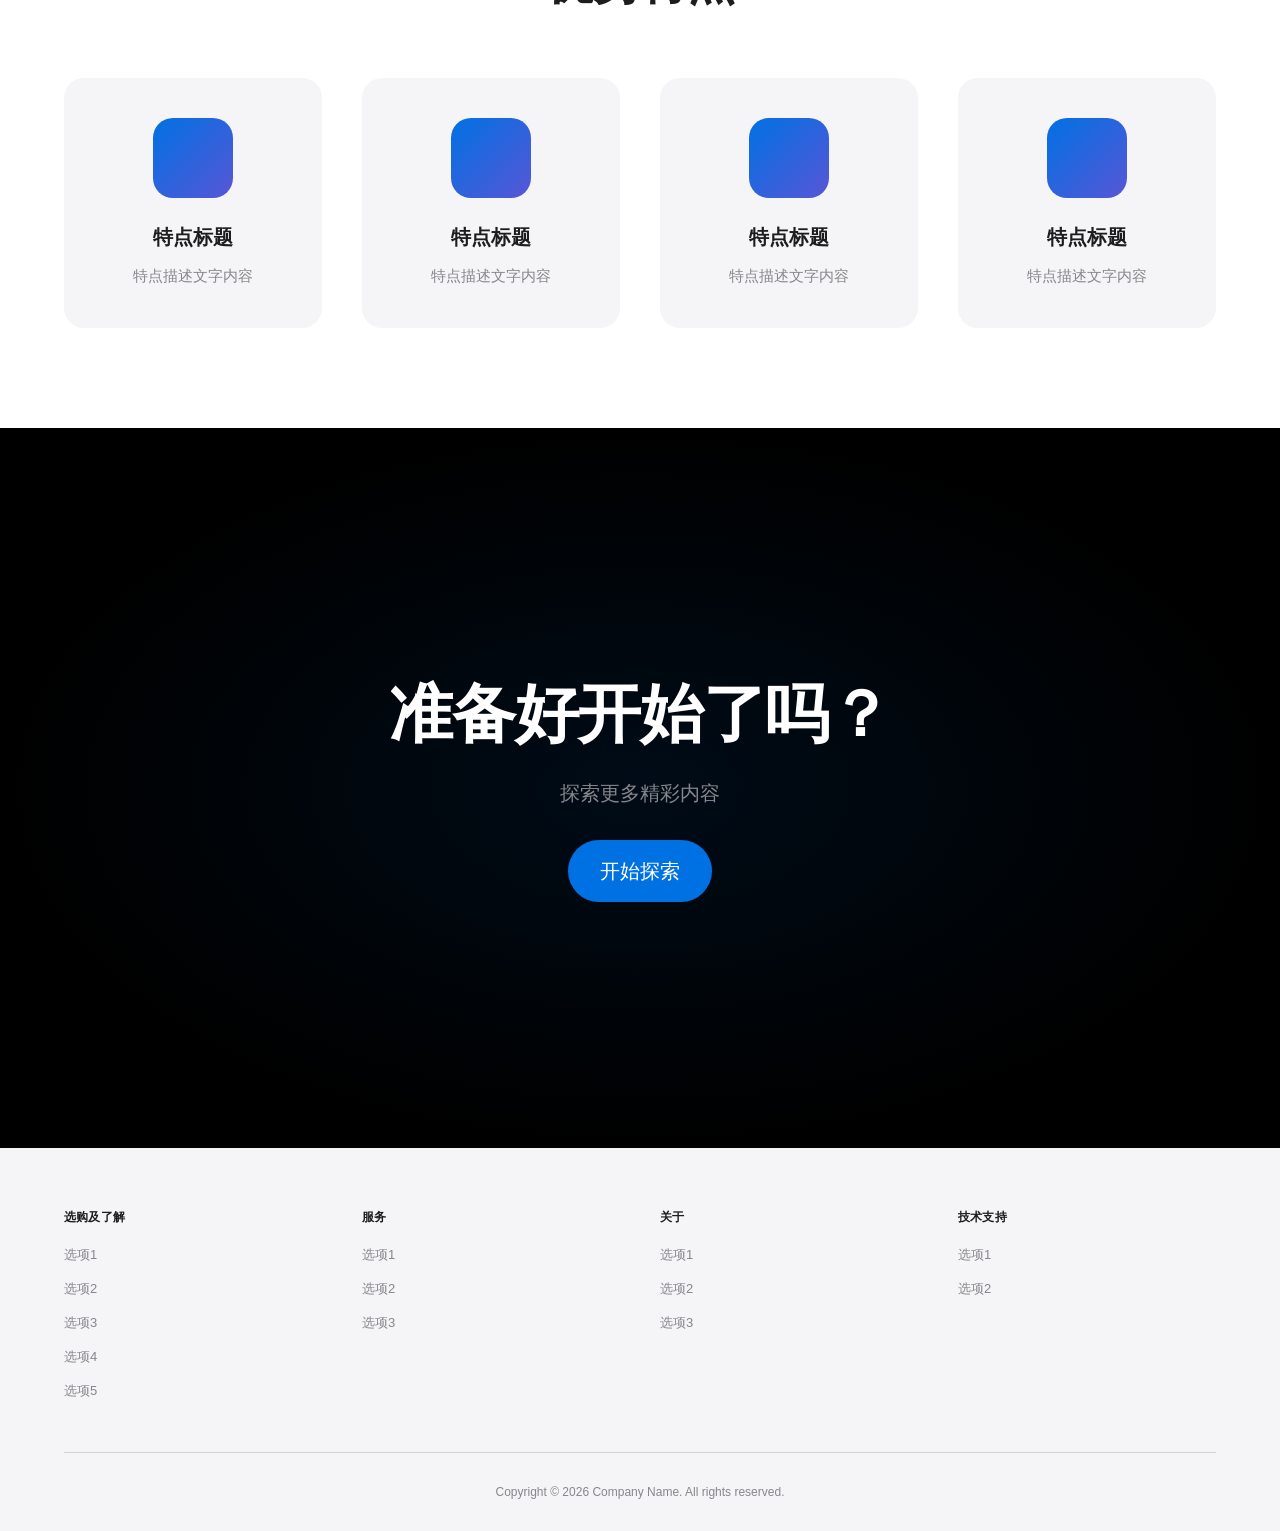
==== commit e9dbbf8f: "Add files via upload" ====
--- a/index.html
+++ b/index.html
@@ -1,548 +1,228 @@
-<!DOCTYPE html>
-<html lang="zh-CN">
-<head>
-    <meta charset="UTF-8">
-    <meta name="viewport" content="width=device-width, initial-scale=1.0">
-    <title>Natural Aquarium</title>
-    <style>
-        body {
-            background-color: #282828;
-            margin: 0;
-            padding: 0;
-            color: #ffffff;
-            font-family: SimHei, "Heiti SC", "Microsoft YaHei", sans-serif;
-            display: flex;
-            flex-direction: column;
-            align-items: center;
-        }
-        .hero-image-container {
-            width: 100%;
-            height: 250px;
-            position: relative;
-            overflow: hidden;
-            margin-bottom: 1.5rem;
-        }
-        @media (min-width: 768px) {
-            .hero-image-container {
-                height: 400px;
-                margin-bottom: 2rem;
-            }
-        }
-        @media (min-width: 1200px) {
-            .hero-image-container {
-                height: 500px;
-            }
-        }
-        .hero-image {
-            width: 100%;
-            height: 100%;
-            object-fit: cover;
-            mask-image: linear-gradient(to bottom, rgba(0,0,0,1) 70%, rgba(0,0,0,0) 100%);
-            -webkit-mask-image: linear-gradient(to bottom, rgba(0,0,0,1) 70%, rgba(0,0,0,0) 100%);
-        }
-        .content-wrapper {
-            width: 90%;
-            max-width: 890px;
-            padding: 20px;
-            background-color: #282828;
-            margin-bottom: 40px;
-            border-radius: 4px;
-        }
-        @media (min-width: 768px) {
-            .content-wrapper {
-                width: 100%;
-                padding: 40px;
-                box-shadow: -20px 0 50px rgba(0, 0, 0, 0.5), 20px 0 50px rgba(0, 0, 0, 0.5);
-                margin-bottom: 60px;
-            }
-        }
-        h1 {
-            font-size: 1.5rem;
-            font-weight: bold;
-            text-align: center;
-            margin-bottom: 1rem;
-        }
-        @media (min-width: 768px) {
-            h1 {
-                font-size: 2.25rem;
-                text-align: center;
-                margin-bottom: 1.5rem;
-            }
-        }
-        p {
-            font-size: 1rem;
-            text-align: left;
-            text-indent: 2em;
-            line-height: 1.6;
-            margin: 0 0 1.2em 0;
-        }
-        @media (min-width: 768px) {
-            p {
-                font-size: 1.25rem;
-                margin: 0 0 1.5em 0;
-            }
-        }
-        p:last-child {
-            margin-bottom: 0;
-        }
-        
-         .bottom-container {
-              width: 100%;
-              max-width: 890px;
-              margin-top: 30px; 
-              display: flex;
-              flex-direction: column;
-              align-items: stretch;
-              gap: 25px; 
-               padding: 0 20px 60px 20px;
-           }
-           @media (min-width: 768px) {
-               .bottom-container {
-                   flex-direction: row;
-                   justify-content: space-between; 
-                   align-items: stretch;    
-                   padding: 0 0 60px 0;
-                   gap: 50px; 
-               }
-           }
-          .info-box {
-            flex: 1; 
-            min-height: 160px;
-            background-color: #282828;
-            padding: 25px;
-            border-radius: 4px;
-            box-shadow: 0 15px 45px rgba(0, 0, 0, 0.6);
-            color: #ffffff;
-            font-family: SimHei, sans-serif;
-            text-align: center;
-            cursor: pointer; 
-            transition: transform 0.3s ease, box-shadow 0.3s ease;
-            display: flex;
-            flex-direction: column;
-            justify-content: flex-start;
-        }
-        .info-box:hover {
-            transform: translateY(-5px);
-            box-shadow: 0 20px 60px rgba(0, 0, 0, 0.8);
-        }
-
-        #detail-modal {
-            position: fixed;
-            top: 0;
-            left: 0;
-            width: 100%;
-            height: 100%;
-            background-color: rgba(0, 0, 0, 0.85);
-            display: none;
-            justify-content: center;
-            align-items: center;
-            z-index: 10000;
-            opacity: 0;
-            transition: opacity 0.4s ease;
-        }
-        #detail-modal.active {
-            display: flex;
-            opacity: 1;
-        }
-        .modal-content {
-            background-color: #282828;
-            color: #ffffff;
-            padding: 40px;
-            border-radius: 8px;
-            max-width: 90%;
-            max-height: 85vh;
-            overflow-y: auto;
-            box-shadow: 0 20px 60px rgba(0, 0, 0, 0.5);
-            font-family: SimHei, sans-serif;
-            line-height: 1.8;
-            text-align: left;
-            position: relative;
-            transform: scale(0.9);
-            transition: transform 0.4s cubic-bezier(0.165, 0.84, 0.44, 1);
-        }
-        #detail-modal.active .modal-content {
-            transform: scale(1);
-        }
-        .modal-content h2 {
-            text-align: center;
-            margin-bottom: 30px;
-            color: #ffffff;
-            border-bottom: 1px solid #555;
-            padding-bottom: 15px;
-        }
-        .detail-item {
-            margin-bottom: 25px;
-        }
-        .detail-category {
-            font-weight: bold;
-            font-size: 1.2rem;
-            color: #ffffff;
-            margin-top: 20px;
-            display: block;
-        }
-        .detail-desc {
-            padding-left: 20px;
-            color: #cccccc;
-            font-size: 1rem;
-        }
-        .detail-price {
-            color: #888;
-            font-style: italic;
-        }
-        .close-modal {
-            position: absolute;
-            top: 20px;
-            right: 20px;
-            font-size: 2rem;
-            color: #888;
-            cursor: pointer;
-            transition: color 0.3s;
-        }
-        .close-modal:hover {
-            color: #fff;
-        }
-        .image-grid {
-            display: grid;
-            grid-template-columns: 1fr;
-            gap: 15px;
-            margin-top: 20px;
-            margin-bottom: 30px;
-        }
-        @media (min-width: 768px) {
-            .image-grid {
-                grid-template-columns: repeat(2, 1fr);
-                gap: 20px;
-                margin-top: 30px;
-                margin-bottom: 40px;
-            }
-        }
-        .special-link {
-            color: #ffffff;
-            text-decoration: none;
-            font-weight: bold;
-            display: inline-block;
-            margin: 0 4px;
-            vertical-align: baseline;
-            position: relative;
-            left: -20px;
-            text-shadow: 
-                -1px -1px 0 #000,  
-                 1px -1px 0 #000,
-                -1px  1px 0 #000,
-                 1px  1px 0 #000,
-                 0 0 10px rgba(255, 255, 255, 0.8), 
-                 0 0 20px rgba(255, 255, 255, 0.5);
-            transition: all 0.3s ease;
-            animation: pulse 1.5s infinite ease-in-out;
-            transform-origin: center;
-        }
-        @keyframes pulse {
-            0% { transform: scale(1); }
-            50% { transform: scale(1.15); }
-            100% { transform: scale(1); }
-        }
-        .grid-item {
-            width: 100%;
-            border-radius: 4px;
-            overflow: hidden;
-            box-shadow: 0 4px 15px rgba(0, 0, 0, 0.3);
-            transition: transform 0.3s ease, box-shadow 0.3s ease;
-            cursor: pointer;
-        }
-        .grid-item:hover {
-            transform: scale(1.05);
-            box-shadow: 0 8px 25px rgba(0, 0, 0, 0.5);
-            z-index: 10;
-        }
-        .grid-item img {
-            width: 100%;
-            height: auto;
-            display: block;
-        }
-
-        #fullscreen-container {
-            position: fixed;
-            top: 0;
-            left: 0;
-            width: 100%;
-            height: 100%;
-            background-color: rgba(0, 0, 0, 0);
-            display: none;
-            justify-content: center;
-            align-items: center;
-            z-index: 9999;
-            transition: background-color 0.8s ease;
-            cursor: pointer;
-        }
-        #fullscreen-container.active {
-            display: flex;
-            background-color: rgba(0, 0, 0, 0.7);
-        }
-        #zoomed-image-wrapper {
-            position: absolute;
-            display: flex;
-            flex-direction: column;
-            justify-content: flex-end;
-            align-items: center;
-            transition: all 0.6s cubic-bezier(0.165, 0.84, 0.44, 1);
-            overflow: hidden;
-            z-index: 1;
-        }
-        #zoomed-image {
-            width: 100%;
-            height: 100%;
-            box-shadow: 0 0 50px rgba(0,0,0,0.5);
-            object-fit: contain;
-        }
-        #image-description-overlay {
-            position: absolute;
-            bottom: -100%;
-            left: 0;
-            width: 100%;
-            height: auto;
-            background-color: rgba(0, 0, 0, 0.85); /* 更改为黑色背景 */
-            color: #ffffff; /* 更改为纯白色文字 */
-            font-family: SimHei, sans-serif;
-            padding: 40px 20px 20px 20px;
-            box-sizing: border-box;
-            z-index: 10; /* 确保在最顶层 */
-            transition: bottom 0.6s ease-out;
-            display: flex;
-            justify-content: center;
-            align-items: center;
-            text-align: center;
-            font-size: 1.1rem;
-            line-height: 1.6;
-            font-weight: bold;
-            mask-image: linear-gradient(to top, rgba(0,0,0,1) 60%, rgba(0,0,0,0) 100%);
-            -webkit-mask-image: linear-gradient(to top, rgba(0,0,0,1) 60%, rgba(0,0,0,0) 100%);
-        }
-        @media (min-width: 768px) {
-            #image-description-overlay {
-                font-size: 1.25rem;
-                padding: 60px 30px 30px 30px;
-            }
-        }
-        #fullscreen-container.active #image-description-overlay {
-            bottom: 0;
-            transition-delay: 0.4s;
-        }
-    </style>
-</head>
-<body>
-    <div id="detail-modal" onclick="closeDetailModal(event)">
-        <div class="modal-content" onclick="event.stopPropagation()">
-            <!-- 内容由 JS 动态生成 -->
-        </div>
-    </div>
-
-    <div id="fullscreen-container" onclick="closeFullscreen()">
-        <div id="zoomed-image-wrapper">
-            <div id="image-description-overlay"></div>
-            <img id="zoomed-image" src="" alt="Zoomed View">
-            <img id="zoomed-image-overlay" src="" alt="Overlay View" style="position: absolute; top: 0; left: 0; width: 100%; height: 100%; object-fit: contain; opacity: 0; transition: opacity 2s ease-in-out; pointer-events: none; z-index: 2;">
-        </div>
-    </div>
-
-    <div class="hero-image-container">
-        <img src="https://img.remit.ee/api/file/BQACAgUAAyEGAASHRsPbAAEUnQRqFqocM2lRSCExfRw-dC0TzI-JngACNScAAleauVTjIKK5gd0JbzsE.jpg" alt="Hero Image" class="hero-image">
-    </div>
-
-    <div class="content-wrapper">
-        <h1>溯源从真，野趣天成</h1>
-        <p>如果是草缸是吧陆地奇观在水里再现，原生缸就是真真实实地还原水下环境，把水生生物的老家搬进鱼缸之中。</p>
-        <p>当然各种类型的造景并没有一个特别具体官方的分类，所有的分类也只是为了让人更好的理解你要营造的风格，也没有绝对的说原生缸就不种草或者种的草就要比草缸少，一切的造景都是为了尽可能还原你想要模拟的那个原生环境。如果按照模拟地域环境的不同可以分为西非雨林、东非三湖、南美雨林、东南亚黑水、中式溪流等。当然网上也有还原太湖、抚仙湖水下风光的鱼缸，何尝不是原生缸呢。</p>
-        
-        <div class="image-grid">
-            <div class="grid-item" onclick="openFullscreen(this, '印度尼西亚Ciletuh地质公园 瀑布上游的岩石溪流区域')">
-                 <img src="https://img.tropica.cn/forum/202211/19/135953yggrbgxxlg44xr1d.jpg" alt="Native Tank 1">
-             </div>
-             <div class="grid-item" onclick="openFullscreen(this, '林边溪流的缓流地带，中国湖南浏阳')">
-                 <img src="https://img.tropica.cn/forum/202211/19/140232c7idvd02zfziotbf.jpg" alt="Native Tank 2">
-             </div>
-            <div class="grid-item" onclick="openFullscreen(this, '委内瑞拉Atabapo河淹没森林区域')">
-                <img src="https://img.tropica.cn/forum/202211/19/144819bqcvc8vzj1o2apvm.jpg" alt="Native Tank 3">
-            </div>
-            <div class="grid-item" onclick="openFullscreen(this, '阿根廷恩特雷里奥斯省Pre Delta国家公园内Parana河支流')">
-                <img src="https://img.tropica.cn/forum/202211/19/162726t4zpmpwpa8wpwpmp.jpg" alt="Native Tank 4">
-            </div>
-        </div>
-
-        <p>这几年以石头为主的溪流缸很受欢迎，虽然我没有真正养过，但我敢肯定的是一定不像商家所说的维护很方便，一个美观的鱼缸一定少不了后期的维护。</p>
-        
-        <div class="image-grid">
-            <div class="grid-item" onclick="openFullscreen(this, '原生缸造景细节展示 1', 'https://img.remit.ee/api/file/BQACAgUAAyEGAASHRsPbAAEUpY1qF7jcwvoSO8J9R-c0YwvSvV_bVwACZSMAAqpNuFSyQLaXeIC2EDsE.jpg', '三角构图，由不同石块组合成一个大三角形的样式，整体扎实规矩')">
-                <img src="https://img.remit.ee/api/file/BQACAgUAAyEGAASHRsPbAAEUpWJqF7ddG_6itFOy4heDZb4tYjWD-AACOCMAAqpNuFS4GWzuBLto9zsE.jpg" alt="Native Tank Detail 1">
-            </div>
-            <div class="grid-item" onclick="openFullscreen(this, '原生缸造景细节展示 2', 'https://img.remit.ee/api/file/BQACAgUAAyEGAASHRsPbAAEUpdlqF7ygTGaYH4fo4_LxnEvjDBxzDAACuiMAAqpNuFQl_I-KhxlmoTsE.jpg', '多主体构图，元素相互呼应，朝向一致有一样的势头')">
-                <img src="https://img.remit.ee/api/file/BQACAgUAAyEGAASHRsPbAAEUpWhqF7eBzuVfLbV_jRh5zF50N576eAACPiMAAqpNuFSCcrj0yVIohzsE.jpg" alt="Native Tank Detail 2">
-            </div>
-        </div>
-
-        <p>与草缸相比原生缸多了一些野趣少了一些秩序。为了更还原南美雨林你需要用枯树叶把水染成黄色，用一个射灯营造夕阳穿过树荫照进水中的氛围感；为了更好地照顾胆小的虾虎鱼，你需要不那么刻意的给它造一个躲避屋。它的制作也比较简单，只需要石头树枝少量水草，前期不需要小心翼翼的照料水草和水环境，但相应的你也体会不到草缸那种看着植物慢慢爬满整个鱼缸的乐趣。</p>
-    </div>
-
-    <div class="bottom-container">
-        <div class="info-box" onclick="openDetailModal('box1')">
-            <h3>设备</h3>
-            <p style="font-size: 0.9rem; text-indent: 0; line-height: 1.6;">一些原生缸，特别是溪流缸所需要的设备</p>
-        </div>
-        <div class="info-box" onclick="openDetailModal('box2')">
-            <h3>工具</h3>
-            <p style="font-size: 0.9rem; text-indent: 0; line-height: 1.6;">一些原生缸，特别是溪流缸所需要后续维护用品</p>
-        </div>
-        <div class="info-box" onclick="openDetailModal('box3')">
-            <h3>水草</h3>
-            <p style="font-size: 0.9rem; text-indent: 0; line-height: 1.6;">一些原生缸，特别是溪流缸所需要的水草</p>
-        </div>
-    </div>
-
-    <script>
-        let originalRect = null;
-
-        function openFullscreen(element, description, overlaySrc = null, overlayDesc = null) {
-            const container = document.getElementById('fullscreen-container');
-            const wrapper = document.getElementById('zoomed-image-wrapper');
-            const zoomedImg = document.getElementById('zoomed-image');
-            const overlayImg = document.getElementById('zoomed-image-overlay');
-            const descOverlay = document.getElementById('image-description-overlay');
-            const clickedImg = element.querySelector('img');
-            
-            descOverlay.textContent = description;
-            originalRect = clickedImg.getBoundingClientRect();
-            
-            // 立即设置图片源，让浏览器提前开始加载，但保持裁剪状态
-            if (overlaySrc) {
-                overlayImg.src = overlaySrc;
-                overlayImg.style.transition = 'none'; // 暂时关闭过渡以重置状态
-                overlayImg.style.opacity = '0';
-                overlayImg.style.clipPath = 'inset(100% 0 0 0)';
-            } else {
-                overlayImg.src = '';
-            }
-            
-            zoomedImg.src = clickedImg.src;
-            wrapper.style.transition = 'none';
-            wrapper.style.top = originalRect.top + 'px';
-            wrapper.style.left = originalRect.left + 'px';
-            wrapper.style.width = originalRect.width + 'px';
-            wrapper.style.height = originalRect.height + 'px';
-            
-            container.style.display = 'flex';
-            wrapper.offsetHeight; // 强制重绘
-
-            setTimeout(() => {
-                container.classList.add('active');
-                wrapper.style.transition = 'all 0.6s cubic-bezier(0.165, 0.84, 0.44, 1)';
-                
-                const vh = window.innerHeight;
-                const vw = window.innerWidth;
-                const targetMaxW = vw * 0.9;
-                const targetMaxH = vh * 0.9;
-                
-                const imgRatio = clickedImg.naturalWidth / clickedImg.naturalHeight;
-                let finalW, finalH;
-                
-                if (targetMaxW / targetMaxH > imgRatio) {
-                    finalH = targetMaxH;
-                    finalW = finalH * imgRatio;
-                } else {
-                    finalW = targetMaxW;
-                    finalH = finalW / imgRatio;
-                }
-                
-                wrapper.style.width = finalW + 'px';
-                wrapper.style.height = finalH + 'px';
-                wrapper.style.top = (vh - finalH) / 2 + 'px';
-                wrapper.style.left = (vw - finalW) / 2 + 'px';
-
-                // 如果有覆盖图，在主动画完成时触发
-                if (overlaySrc) {
-                    setTimeout(() => {
-                        overlayImg.style.transition = 'opacity 0.3s ease, clip-path 2.5s cubic-bezier(0.4, 0, 0.2, 1)';
-                        overlayImg.style.opacity = '1';
-                        overlayImg.style.clipPath = 'inset(0 0 0 0)';
-                        if (overlayDesc) {
-                            descOverlay.textContent = overlayDesc;
-                        }
-                    }, 600); 
-                }
-            }, 10);
-        }
-
-        function closeFullscreen() {
-            const container = document.getElementById('fullscreen-container');
-            const wrapper = document.getElementById('zoomed-image-wrapper');
-            const overlayImg = document.getElementById('zoomed-image-overlay');
-            
-            container.classList.remove('active');
-            overlayImg.style.opacity = '0'; 
-
-            if (originalRect) {
-                wrapper.style.top = originalRect.top + 'px';
-                wrapper.style.left = originalRect.left + 'px';
-                wrapper.style.width = originalRect.width + 'px';
-                wrapper.style.height = originalRect.height + 'px';
-            }
-            setTimeout(() => {
-                container.style.display = 'none';
-                overlayImg.src = ''; // 清空图片源
-            }, 600);
-        }
-
-        /* 详情弹窗逻辑 */
-        const modalData = {
-            box1: {
-                title: "设备",
-                subtitle: "以1200cm×50cm×40cm为例",
-                items: [
-                    { category: "鱼缸", desc: "底滤侧溢流一体式鱼缸 <span class='detail-price'>｜ 2000-7000</span>" },
-                    { category: "灯具", desc: "鱼缸灯（筒灯） <span class='detail-price'>｜ 600</span>" },
-                    { category: "过滤", desc: "滤材 <span class='detail-price'>｜ 150</span>" },
-                    { category: "造景", desc: "造景用品 <span class='detail-price'>｜ 0-500</span>" }
-                ]
-            },
-            box2: {
-                title: "工具",
-                items: [
-                    { category: "", desc: "擦玻璃工具<br>擦石头工具<br>换水工具<br>过滤棉<br>水质检测设备" }
-                ]
-            },
-            box3: {
-                title: "水草",
-                items: [
-                    { category: "", desc: "水草？原生缸还需要买水草？？？？" }
-                ]
-            }
-        };
-
-        function openDetailModal(type) {
-            const modal = document.getElementById('detail-modal');
-            const content = modal.querySelector('.modal-content');
-            const data = modalData[type];
-            if(!data) return;
-            
-            let html = `<span class="close-modal" onclick="closeDetailModal(event)">&times;</span><h2>${data.title}</h2>`;
-            if (data.subtitle) html += `<p style="text-indent: 0; color: #888; margin-bottom: 20px; text-align: center; font-size: 0.9rem;">${data.subtitle}</p>`;
-            
-            data.items.forEach(item => {
-                html += `
-                    <div class="detail-item">
-                        ${item.category ? `<span class="detail-category">${item.category}</span>` : ''}
-                        <div class="detail-desc">${item.desc}</div>
-                    </div>`;
-            });
-
-            content.innerHTML = html;
-            modal.style.display = 'flex';
-            setTimeout(() => modal.classList.add('active'), 10);
-        }
-
-        function closeDetailModal(event) {
-            const modal = document.getElementById('detail-modal');
-            modal.classList.remove('active');
-            setTimeout(() => modal.style.display = 'none', 400);
-        }
-    </script>
-</body>
+<!DOCTYPE html>
+<html lang="zh-CN">
+<head>
+    <meta charset="UTF-8">
+    <meta name="viewport" content="width=device-width, initial-scale=1.0">
+    <title>Mac - 模仿Apple</title>
+    <link rel="stylesheet" href="styles.css">
+</head>
+<body>
+    <nav class="navbar">
+        <div class="nav-container">
+            <a href="#" class="nav-logo">Logo</a>
+            <ul class="nav-menu">
+                <li><a href="#">产品</a></li>
+                <li><a href="#">产品1</a></li>
+                <li><a href="#">产品2</a></li>
+                <li><a href="#">产品3</a></li>
+                <li><a href="#">产品4</a></li>
+            </ul>
+            <a href="#" class="nav-link">选购</a>
+        </div>
+    </nav>
+
+    <section class="hero">
+        <div class="hero-content">
+            <h1 class="hero-title animate-on-scroll">Mac</h1>
+            <p class="hero-subtitle animate-on-scroll">一身 Mac 实力，实打实超值。</p>
+            <div class="hero-cta animate-on-scroll">
+                <a href="#" class="btn btn-primary">进一步了解</a>
+                <a href="#" class="btn btn-secondary">购买</a>
+            </div>
+        </div>
+        <div class="hero-image animate-on-scroll">
+            <div class="image-placeholder"></div>
+        </div>
+    </section>
+
+    <section class="product-highlight dark-theme">
+        <div class="product-content">
+            <span class="tag new-tag animate-on-scroll">新款</span>
+            <h2 class="product-title animate-on-scroll">产品名称1</h2>
+            <p class="product-tagline animate-on-scroll">产品标语描述文字</p>
+            <p class="product-price animate-on-scroll">RMB XXX/月或 RMB XXXX 起</p>
+            <div class="product-cta animate-on-scroll">
+                <a href="#" class="btn btn-primary">进一步了解</a>
+                <a href="#" class="btn btn-secondary">购买</a>
+            </div>
+        </div>
+        <div class="product-image animate-on-scroll">
+            <div class="image-placeholder"></div>
+        </div>
+        <div class="color-options animate-on-scroll">
+            <span class="color-dot" style="background: #silver;"></span>
+            <span class="color-dot" style="background: #pink;"></span>
+            <span class="color-dot" style="background: #yellow;"></span>
+            <span class="color-dot" style="background: #blue;"></span>
+        </div>
+    </section>
+
+    <section class="product-grid">
+        <div class="grid-item animate-on-scroll">
+            <div class="grid-image">
+                <div class="image-placeholder"></div>
+            </div>
+            <div class="grid-content">
+                <span class="tag new-tag">新款</span>
+                <h3>产品名称</h3>
+                <p class="grid-tagline">产品标语</p>
+                <p class="grid-price">RMB XXX/月起</p>
+                <div class="grid-cta">
+                    <a href="#" class="btn btn-primary btn-small">进一步了解</a>
+                    <a href="#" class="btn btn-secondary btn-small">购买</a>
+                </div>
+            </div>
+        </div>
+        <div class="grid-item animate-on-scroll">
+            <div class="grid-image">
+                <div class="image-placeholder"></div>
+            </div>
+            <div class="grid-content">
+                <span class="tag new-tag">新款</span>
+                <h3>产品名称</h3>
+                <p class="grid-tagline">产品标语</p>
+                <p class="grid-price">RMB XXX/月起</p>
+                <div class="grid-cta">
+                    <a href="#" class="btn btn-primary btn-small">进一步了解</a>
+                    <a href="#" class="btn btn-secondary btn-small">购买</a>
+                </div>
+            </div>
+        </div>
+        <div class="grid-item animate-on-scroll">
+            <div class="grid-image">
+                <div class="image-placeholder"></div>
+            </div>
+            <div class="grid-content">
+                <h3>产品名称</h3>
+                <p class="grid-tagline">产品标语</p>
+                <p class="grid-price">RMB XXX/月起</p>
+                <div class="grid-cta">
+                    <a href="#" class="btn btn-primary btn-small">进一步了解</a>
+                    <a href="#" class="btn btn-secondary btn-small">购买</a>
+                </div>
+            </div>
+        </div>
+        <div class="grid-item animate-on-scroll">
+            <div class="grid-image">
+                <div class="image-placeholder"></div>
+            </div>
+            <div class="grid-content">
+                <h3>产品名称</h3>
+                <p class="grid-tagline">产品标语</p>
+                <p class="grid-price">RMB XXX/月起</p>
+                <div class="grid-cta">
+                    <a href="#" class="btn btn-primary btn-small">进一步了解</a>
+                    <a href="#" class="btn btn-secondary btn-small">购买</a>
+                </div>
+            </div>
+        </div>
+        <div class="grid-item animate-on-scroll">
+            <div class="grid-image">
+                <div class="image-placeholder"></div>
+            </div>
+            <div class="grid-content">
+                <span class="tag new-tag">新款</span>
+                <h3>产品名称</h3>
+                <p class="grid-tagline">产品标语</p>
+                <p class="grid-price">RMB XXX/月起</p>
+                <div class="grid-cta">
+                    <a href="#" class="btn btn-primary btn-small">进一步了解</a>
+                    <a href="#" class="btn btn-secondary btn-small">购买</a>
+                </div>
+            </div>
+        </div>
+        <div class="grid-item animate-on-scroll">
+            <div class="grid-image">
+                <div class="image-placeholder"></div>
+            </div>
+            <div class="grid-content">
+                <span class="tag new-tag">新款</span>
+                <h3>产品名称</h3>
+                <p class="grid-tagline">产品标语</p>
+                <p class="grid-price">RMB XXX/月起</p>
+                <div class="grid-cta">
+                    <a href="#" class="btn btn-primary btn-small">进一步了解</a>
+                    <a href="#" class="btn btn-secondary btn-small">购买</a>
+                </div>
+            </div>
+        </div>
+    </section>
+
+    <section class="features-section">
+        <h2 class="section-title animate-on-scroll">优势特点</h2>
+        <div class="features-grid">
+            <div class="feature-card animate-on-scroll">
+                <div class="feature-icon"></div>
+                <h3>特点标题</h3>
+                <p>特点描述文字内容</p>
+            </div>
+            <div class="feature-card animate-on-scroll">
+                <div class="feature-icon"></div>
+                <h3>特点标题</h3>
+                <p>特点描述文字内容</p>
+            </div>
+            <div class="feature-card animate-on-scroll">
+                <div class="feature-icon"></div>
+                <h3>特点标题</h3>
+                <p>特点描述文字内容</p>
+            </div>
+            <div class="feature-card animate-on-scroll">
+                <div class="feature-icon"></div>
+                <h3>特点标题</h3>
+                <p>特点描述文字内容</p>
+            </div>
+        </div>
+    </section>
+
+    <section class="cta-section dark-theme">
+        <div class="cta-content animate-on-scroll">
+            <h2>准备好开始了吗？</h2>
+            <p>探索更多精彩内容</p>
+            <a href="#" class="btn btn-primary btn-large">开始探索</a>
+        </div>
+    </section>
+
+    <footer class="footer">
+        <div class="footer-content">
+            <div class="footer-column">
+                <h4>选购及了解</h4>
+                <ul>
+                    <li><a href="#">选项1</a></li>
+                    <li><a href="#">选项2</a></li>
+                    <li><a href="#">选项3</a></li>
+                    <li><a href="#">选项4</a></li>
+                    <li><a href="#">选项5</a></li>
+                </ul>
+            </div>
+            <div class="footer-column">
+                <h4>服务</h4>
+                <ul>
+                    <li><a href="#">选项1</a></li>
+                    <li><a href="#">选项2</a></li>
+                    <li><a href="#">选项3</a></li>
+                </ul>
+            </div>
+            <div class="footer-column">
+                <h4>关于</h4>
+                <ul>
+                    <li><a href="#">选项1</a></li>
+                    <li><a href="#">选项2</a></li>
+                    <li><a href="#">选项3</a></li>
+                </ul>
+            </div>
+            <div class="footer-column">
+                <h4>技术支持</h4>
+                <ul>
+                    <li><a href="#">选项1</a></li>
+                    <li><a href="#">选项2</a></li>
+                </ul>
+            </div>
+        </div>
+        <div class="footer-bottom">
+            <p>Copyright © 2026 Company Name. All rights reserved.</p>
+        </div>
+    </footer>
+
+    <script src="script.js"></script>
+</body>
 </html>
--- a/styles.css
+++ b/styles.css
@@ -0,0 +1,736 @@
+* {
+    margin: 0;
+    padding: 0;
+    box-sizing: border-box;
+}
+
+:root {
+    --apple-blue: #0071e3;
+    --apple-gray: #86868b;
+    --apple-dark: #1d1d1f;
+    --apple-light: #f5f5f7;
+    --transition-fast: 0.3s cubic-bezier(0.25, 0.1, 0.25, 1);
+    --transition-smooth: 0.6s cubic-bezier(0.25, 0.1, 0.25, 1);
+    --transition-bounce: 0.8s cubic-bezier(0.175, 0.885, 0.32, 1.275);
+}
+
+html {
+    scroll-behavior: smooth;
+}
+
+body {
+    font-family: "SF Pro Display", "SF Pro Text", "Helvetica Neue", "Helvetica", "Arial", sans-serif;
+    background: var(--apple-light);
+    color: var(--apple-dark);
+    line-height: 1.5;
+    overflow-x: hidden;
+}
+
+a {
+    text-decoration: none;
+    color: inherit;
+}
+
+.navbar {
+    position: fixed;
+    top: 0;
+    left: 0;
+    right: 0;
+    z-index: 1000;
+    background: rgba(255, 255, 255, 0.8);
+    backdrop-filter: saturate(180%) blur(20px);
+    -webkit-backdrop-filter: saturate(180%) blur(20px);
+}
+
+.nav-container {
+    max-width: 1200px;
+    margin: 0 auto;
+    padding: 0 22px;
+    height: 48px;
+    display: flex;
+    align-items: center;
+    justify-content: space-between;
+}
+
+.nav-logo {
+    font-size: 18px;
+    font-weight: 600;
+    opacity: 0;
+    animation: fadeSlideDown 0.8s ease forwards;
+}
+
+.nav-menu {
+    display: flex;
+    list-style: none;
+    gap: 32px;
+}
+
+.nav-menu li a {
+    font-size: 12px;
+    color: var(--apple-dark);
+    opacity: 0.8;
+    transition: opacity var(--transition-fast);
+}
+
+.nav-menu li a:hover {
+    opacity: 1;
+}
+
+.nav-link {
+    font-size: 12px;
+    color: var(--apple-blue);
+    opacity: 0;
+    animation: fadeSlideDown 0.8s ease forwards 0.2s;
+    transition: opacity var(--transition-fast);
+}
+
+.nav-link:hover {
+    opacity: 0.7;
+}
+
+@keyframes fadeSlideDown {
+    from {
+        opacity: 0;
+        transform: translateY(-10px);
+    }
+    to {
+        opacity: 1;
+        transform: translateY(0);
+    }
+}
+
+.hero {
+    min-height: 100vh;
+    display: flex;
+    flex-direction: column;
+    align-items: center;
+    justify-content: center;
+    padding: 120px 20px 80px;
+    background: linear-gradient(180deg, #000 0%, var(--apple-light) 100%);
+    text-align: center;
+    position: relative;
+    overflow: hidden;
+}
+
+.hero::before {
+    content: '';
+    position: absolute;
+    top: 0;
+    left: 0;
+    right: 0;
+    bottom: 0;
+    background: radial-gradient(ellipse at center top, rgba(125, 136, 250, 0.15) 0%, transparent 60%);
+    pointer-events: none;
+}
+
+.hero-content {
+    position: relative;
+    z-index: 1;
+}
+
+.hero-title {
+    font-size: clamp(48px, 10vw, 96px);
+    font-weight: 700;
+    letter-spacing: -0.02em;
+    color: #fff;
+    margin-bottom: 16px;
+    background: linear-gradient(135deg, #fff 0%, #a8b1ff 100%);
+    -webkit-background-clip: text;
+    -webkit-text-fill-color: transparent;
+    background-clip: text;
+}
+
+.hero-subtitle {
+    font-size: clamp(20px, 3vw, 28px);
+    color: rgba(255, 255, 255, 0.8);
+    margin-bottom: 32px;
+    font-weight: 400;
+}
+
+.hero-cta {
+    display: flex;
+    gap: 20px;
+    justify-content: center;
+    flex-wrap: wrap;
+}
+
+.btn {
+    display: inline-block;
+    padding: 12px 24px;
+    font-size: 17px;
+    font-weight: 500;
+    border-radius: 980px;
+    transition: all var(--transition-fast);
+    cursor: pointer;
+    position: relative;
+    overflow: hidden;
+}
+
+.btn::before {
+    content: '';
+    position: absolute;
+    top: 0;
+    left: -100%;
+    width: 100%;
+    height: 100%;
+    background: linear-gradient(90deg, transparent, rgba(255, 255, 255, 0.2), transparent);
+    transition: left 0.5s ease;
+}
+
+.btn:hover::before {
+    left: 100%;
+}
+
+.btn-primary {
+    background: var(--apple-blue);
+    color: #fff;
+}
+
+.btn-primary:hover {
+    background: #0077ed;
+    transform: scale(1.02);
+    box-shadow: 0 4px 20px rgba(0, 113, 227, 0.4);
+}
+
+.btn-primary:active {
+    transform: scale(0.98);
+}
+
+.btn-secondary {
+    background: transparent;
+    color: var(--apple-blue);
+    border: 1px solid var(--apple-blue);
+}
+
+.btn-secondary:hover {
+    background: var(--apple-blue);
+    color: #fff;
+    transform: scale(1.02);
+}
+
+.btn-small {
+    padding: 8px 16px;
+    font-size: 14px;
+}
+
+.btn-large {
+    padding: 16px 32px;
+    font-size: 20px;
+}
+
+.hero-image {
+    margin-top: 60px;
+    width: 100%;
+    max-width: 800px;
+}
+
+.image-placeholder {
+    width: 100%;
+    height: 400px;
+    background: linear-gradient(135deg, #e8e8ed 0%, #d2d2d7 50%, #e8e8ed 100%);
+    border-radius: 20px;
+    position: relative;
+    overflow: hidden;
+}
+
+.image-placeholder::before {
+    content: '图片占位符';
+    position: absolute;
+    top: 50%;
+    left: 50%;
+    transform: translate(-50%, -50%);
+    color: var(--apple-gray);
+    font-size: 16px;
+}
+
+.image-placeholder::after {
+    content: '';
+    position: absolute;
+    top: -50%;
+    left: -50%;
+    width: 200%;
+    height: 200%;
+    background: linear-gradient(
+        45deg,
+        transparent 40%,
+        rgba(255, 255, 255, 0.3) 50%,
+        transparent 60%
+    );
+    animation: shimmer 2s infinite;
+}
+
+@keyframes shimmer {
+    0% {
+        transform: translateX(-100%) translateY(-100%) rotate(45deg);
+    }
+    100% {
+        transform: translateX(100%) translateY(100%) rotate(45deg);
+    }
+}
+
+.animate-on-scroll {
+    opacity: 0;
+    transform: translateY(40px);
+    transition: opacity 0.8s ease, transform 0.8s ease;
+}
+
+.animate-on-scroll.visible {
+    opacity: 1;
+    transform: translateY(0);
+}
+
+.animate-on-scroll.scale-in {
+    transform: scale(0.9);
+}
+
+.animate-on-scroll.scale-in.visible {
+    transform: scale(1);
+}
+
+.animate-on-scroll.fade-in {
+    transform: translateX(-30px);
+}
+
+.animate-on-scroll.fade-in.visible {
+    transform: translateX(0);
+}
+
+.animate-on-scroll.fade-in-right {
+    transform: translateX(30px);
+}
+
+.animate-on-scroll.fade-in-right.visible {
+    transform: translateX(0);
+}
+
+.stagger-1 { transition-delay: 0.1s; }
+.stagger-2 { transition-delay: 0.2s; }
+.stagger-3 { transition-delay: 0.3s; }
+.stagger-4 { transition-delay: 0.4s; }
+.stagger-5 { transition-delay: 0.5s; }
+
+.product-highlight {
+    min-height: 100vh;
+    display: grid;
+    grid-template-columns: 1fr 1fr;
+    align-items: center;
+    padding: 100px 5%;
+    gap: 60px;
+    background: var(--apple-light);
+    position: relative;
+}
+
+.dark-theme {
+    background: #000;
+    color: #fff;
+}
+
+.product-highlight:nth-child(even) {
+    background: #000;
+    color: #fff;
+}
+
+.product-content {
+    padding: 40px;
+}
+
+.tag {
+    display: inline-block;
+    padding: 4px 12px;
+    font-size: 12px;
+    font-weight: 500;
+    border-radius: 20px;
+    margin-bottom: 16px;
+}
+
+.new-tag {
+    background: #ff4136;
+    color: #fff;
+}
+
+.product-title {
+    font-size: clamp(32px, 5vw, 56px);
+    font-weight: 700;
+    letter-spacing: -0.02em;
+    margin-bottom: 16px;
+    line-height: 1.1;
+}
+
+.product-tagline {
+    font-size: clamp(18px, 2.5vw, 24px);
+    color: var(--apple-gray);
+    margin-bottom: 16px;
+    line-height: 1.4;
+}
+
+.product-price {
+    font-size: 17px;
+    color: var(--apple-gray);
+    margin-bottom: 24px;
+}
+
+.product-cta {
+    display: flex;
+    gap: 20px;
+    flex-wrap: wrap;
+}
+
+.product-image {
+    display: flex;
+    justify-content: center;
+    align-items: center;
+}
+
+.product-image .image-placeholder {
+    height: 500px;
+    animation: float 6s ease-in-out infinite;
+}
+
+@keyframes float {
+    0%, 100% {
+        transform: translateY(0);
+    }
+    50% {
+        transform: translateY(-20px);
+    }
+}
+
+.color-options {
+    display: flex;
+    gap: 16px;
+    justify-content: center;
+    margin-top: 30px;
+}
+
+.color-dot {
+    width: 24px;
+    height: 24px;
+    border-radius: 50%;
+    cursor: pointer;
+    transition: transform var(--transition-fast);
+    border: 2px solid transparent;
+}
+
+.color-dot:hover {
+    transform: scale(1.2);
+}
+
+.color-dot.active {
+    border-color: var(--apple-blue);
+    transform: scale(1.1);
+}
+
+.product-grid {
+    display: grid;
+    grid-template-columns: repeat(auto-fit, minmax(340px, 1fr));
+    gap: 24px;
+    padding: 80px 5%;
+    max-width: 1400px;
+    margin: 0 auto;
+}
+
+.grid-item {
+    background: #fff;
+    border-radius: 20px;
+    padding: 40px 30px;
+    text-align: center;
+    transition: transform var(--transition-smooth), box-shadow var(--transition-smooth);
+}
+
+.grid-item:hover {
+    transform: translateY(-8px);
+    box-shadow: 0 20px 60px rgba(0, 0, 0, 0.15);
+}
+
+.grid-image {
+    margin-bottom: 30px;
+}
+
+.grid-image .image-placeholder {
+    height: 200px;
+    transition: transform var(--transition-smooth);
+}
+
+.grid-item:hover .grid-image .image-placeholder {
+    transform: scale(1.05);
+}
+
+.grid-content h3 {
+    font-size: 24px;
+    font-weight: 600;
+    margin-bottom: 8px;
+}
+
+.grid-tagline {
+    font-size: 16px;
+    color: var(--apple-gray);
+    margin-bottom: 8px;
+}
+
+.grid-price {
+    font-size: 14px;
+    color: var(--apple-gray);
+    margin-bottom: 20px;
+}
+
+.grid-cta {
+    display: flex;
+    gap: 12px;
+    justify-content: center;
+}
+
+.features-section {
+    padding: 100px 5%;
+    background: #fff;
+}
+
+.section-title {
+    font-size: clamp(32px, 5vw, 48px);
+    font-weight: 700;
+    text-align: center;
+    margin-bottom: 60px;
+    letter-spacing: -0.02em;
+}
+
+.features-grid {
+    display: grid;
+    grid-template-columns: repeat(auto-fit, minmax(250px, 1fr));
+    gap: 40px;
+    max-width: 1200px;
+    margin: 0 auto;
+}
+
+.feature-card {
+    text-align: center;
+    padding: 40px 20px;
+    border-radius: 20px;
+    background: var(--apple-light);
+    transition: transform var(--transition-smooth), box-shadow var(--transition-smooth);
+}
+
+.feature-card:hover {
+    transform: translateY(-5px) scale(1.02);
+    box-shadow: 0 15px 40px rgba(0, 0, 0, 0.1);
+}
+
+.feature-icon {
+    width: 80px;
+    height: 80px;
+    margin: 0 auto 24px;
+    background: linear-gradient(135deg, var(--apple-blue) 0%, #5856d6 100%);
+    border-radius: 20px;
+    transition: transform var(--transition-bounce);
+}
+
+.feature-card:hover .feature-icon {
+    transform: scale(1.1) rotate(5deg);
+}
+
+.feature-card h3 {
+    font-size: 20px;
+    font-weight: 600;
+    margin-bottom: 12px;
+}
+
+.feature-card p {
+    font-size: 15px;
+    color: var(--apple-gray);
+    line-height: 1.6;
+}
+
+.cta-section {
+    min-height: 80vh;
+    display: flex;
+    align-items: center;
+    justify-content: center;
+    text-align: center;
+    padding: 100px 20px;
+    position: relative;
+    overflow: hidden;
+}
+
+.cta-section::before {
+    content: '';
+    position: absolute;
+    top: 0;
+    left: 0;
+    right: 0;
+    bottom: 0;
+    background: radial-gradient(ellipse at center, rgba(0, 113, 227, 0.1) 0%, transparent 70%);
+    pointer-events: none;
+}
+
+.cta-content {
+    position: relative;
+    z-index: 1;
+}
+
+.cta-content h2 {
+    font-size: clamp(36px, 6vw, 64px);
+    font-weight: 700;
+    margin-bottom: 16px;
+    letter-spacing: -0.02em;
+}
+
+.cta-content p {
+    font-size: 20px;
+    color: var(--apple-gray);
+    margin-bottom: 32px;
+}
+
+.footer {
+    background: #f5f5f7;
+    padding: 60px 5% 30px;
+}
+
+.footer-content {
+    display: grid;
+    grid-template-columns: repeat(auto-fit, minmax(180px, 1fr));
+    gap: 40px;
+    max-width: 1200px;
+    margin: 0 auto;
+    padding-bottom: 40px;
+    border-bottom: 1px solid #d2d2d7;
+}
+
+.footer-column h4 {
+    font-size: 12px;
+    font-weight: 600;
+    color: var(--apple-dark);
+    margin-bottom: 16px;
+    text-transform: uppercase;
+    letter-spacing: 0.02em;
+}
+
+.footer-column ul {
+    list-style: none;
+}
+
+.footer-column ul li {
+    margin-bottom: 10px;
+}
+
+.footer-column ul li a {
+    font-size: 13px;
+    color: var(--apple-gray);
+    transition: color var(--transition-fast);
+}
+
+.footer-column ul li a:hover {
+    color: var(--apple-dark);
+}
+
+.footer-bottom {
+    text-align: center;
+    padding-top: 30px;
+}
+
+.footer-bottom p {
+    font-size: 12px;
+    color: var(--apple-gray);
+}
+
+@media (max-width: 768px) {
+    .nav-menu {
+        display: none;
+    }
+
+    .product-highlight {
+        grid-template-columns: 1fr;
+        text-align: center;
+        padding: 80px 20px;
+    }
+
+    .product-content {
+        padding: 20px;
+    }
+
+    .product-cta {
+        justify-content: center;
+    }
+
+    .hero {
+        padding: 100px 20px 60px;
+    }
+
+    .hero-image {
+        margin-top: 40px;
+    }
+
+    .product-grid {
+        grid-template-columns: 1fr;
+        padding: 40px 20px;
+    }
+
+    .features-section {
+        padding: 60px 20px;
+    }
+
+    .cta-section {
+        min-height: 60vh;
+        padding: 60px 20px;
+    }
+
+    .footer {
+        padding: 40px 20px 20px;
+    }
+}
+
+@keyframes parallax {
+    0% {
+        transform: translateY(0);
+    }
+    100% {
+        transform: translateY(-50px);
+    }
+}
+
+.parallax-element {
+    animation: parallax 0.5s ease-out forwards;
+}
+
+.scale-on-hover {
+    transition: transform var(--transition-smooth);
+}
+
+.scale-on-hover:hover {
+    transform: scale(1.05);
+}
+
+.text-gradient {
+    background: linear-gradient(135deg, #1d1d1f 0%, #6e6e73 100%);
+    -webkit-background-clip: text;
+    -webkit-text-fill-color: transparent;
+    background-clip: text;
+}
+
+.glow-effect {
+    position: relative;
+}
+
+.glow-effect::after {
+    content: '';
+    position: absolute;
+    top: 50%;
+    left: 50%;
+    width: 0;
+    height: 0;
+    background: radial-gradient(circle, rgba(0, 113, 227, 0.3) 0%, transparent 70%);
+    border-radius: 50%;
+    transform: translate(-50%, -50%);
+    transition: width 0.6s ease, height 0.6s ease;
+    pointer-events: none;
+}
+
+.glow-effect:hover::after {
+    width: 300%;
+    height: 300%;
+}
+
+.cursor-pointer {
+    cursor: pointer;
+}
+
+.transition-all {
+    transition: all var(--transition-smooth);
+}
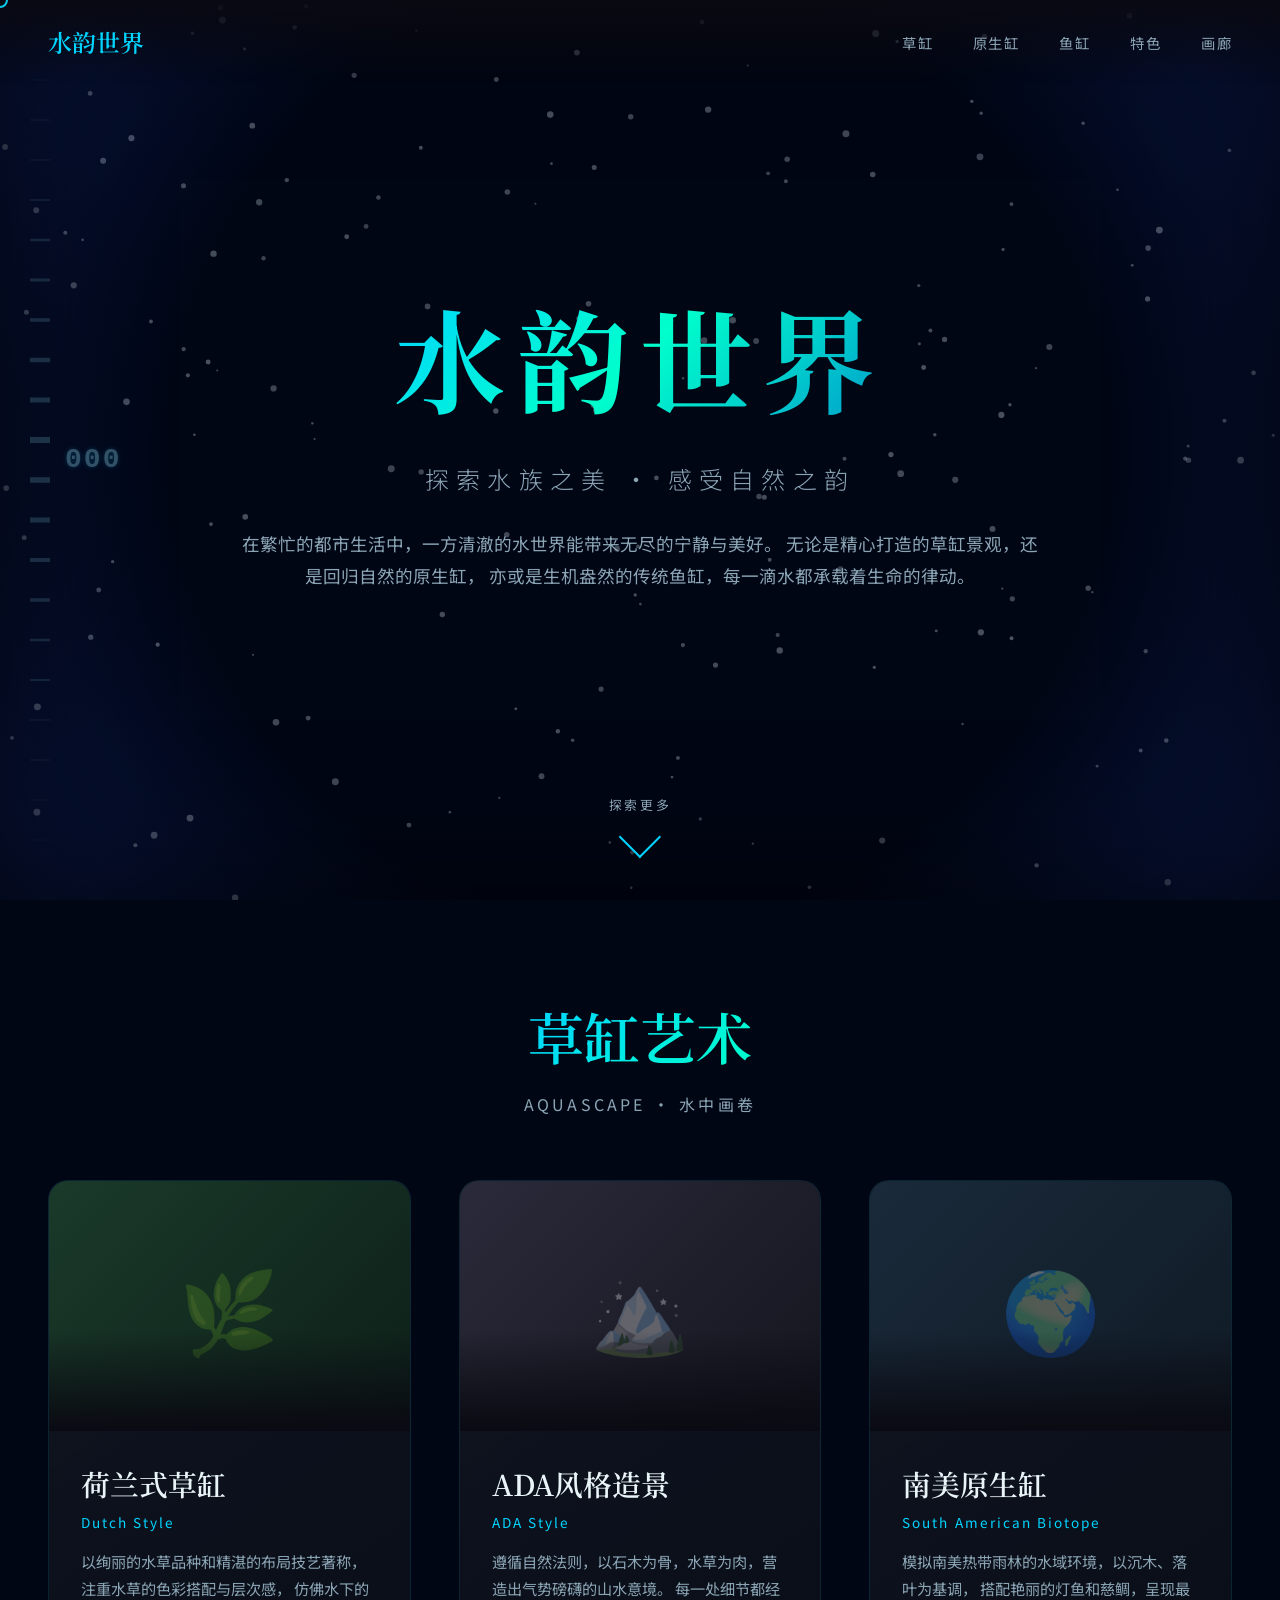
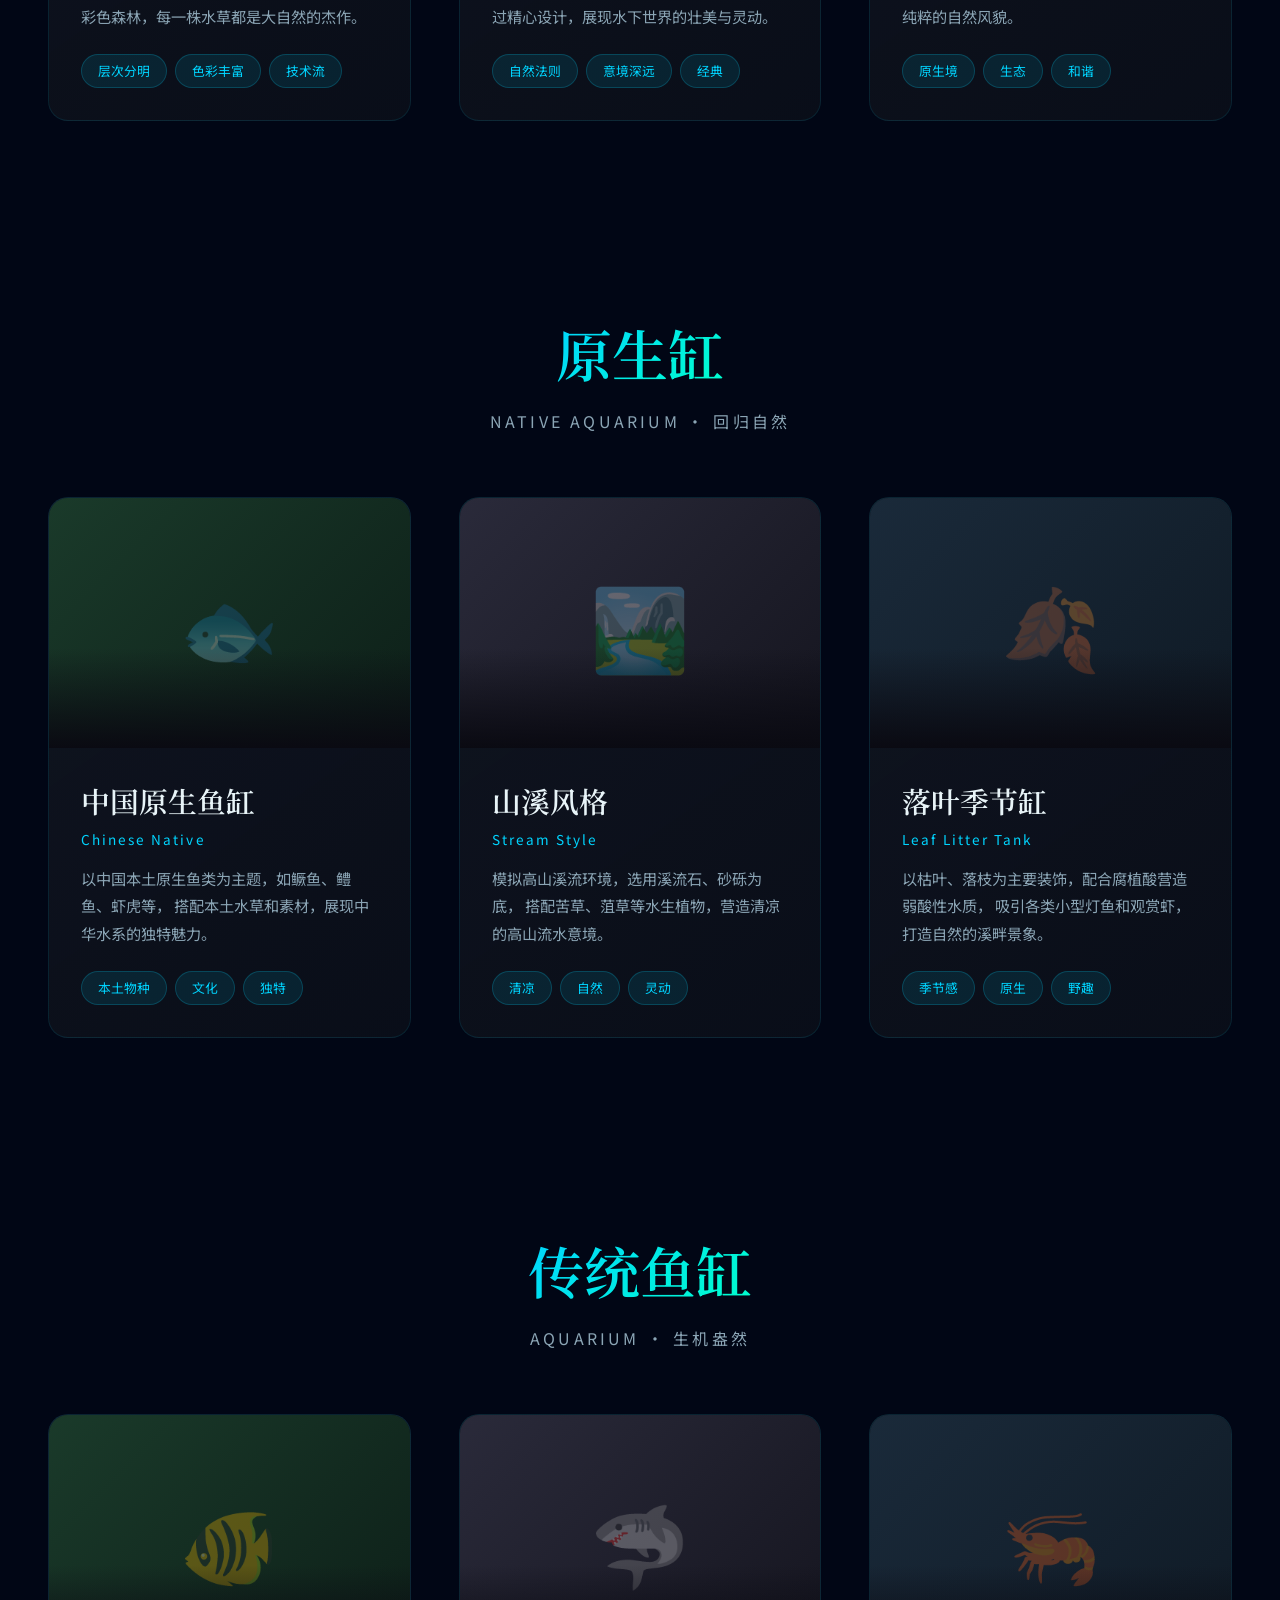
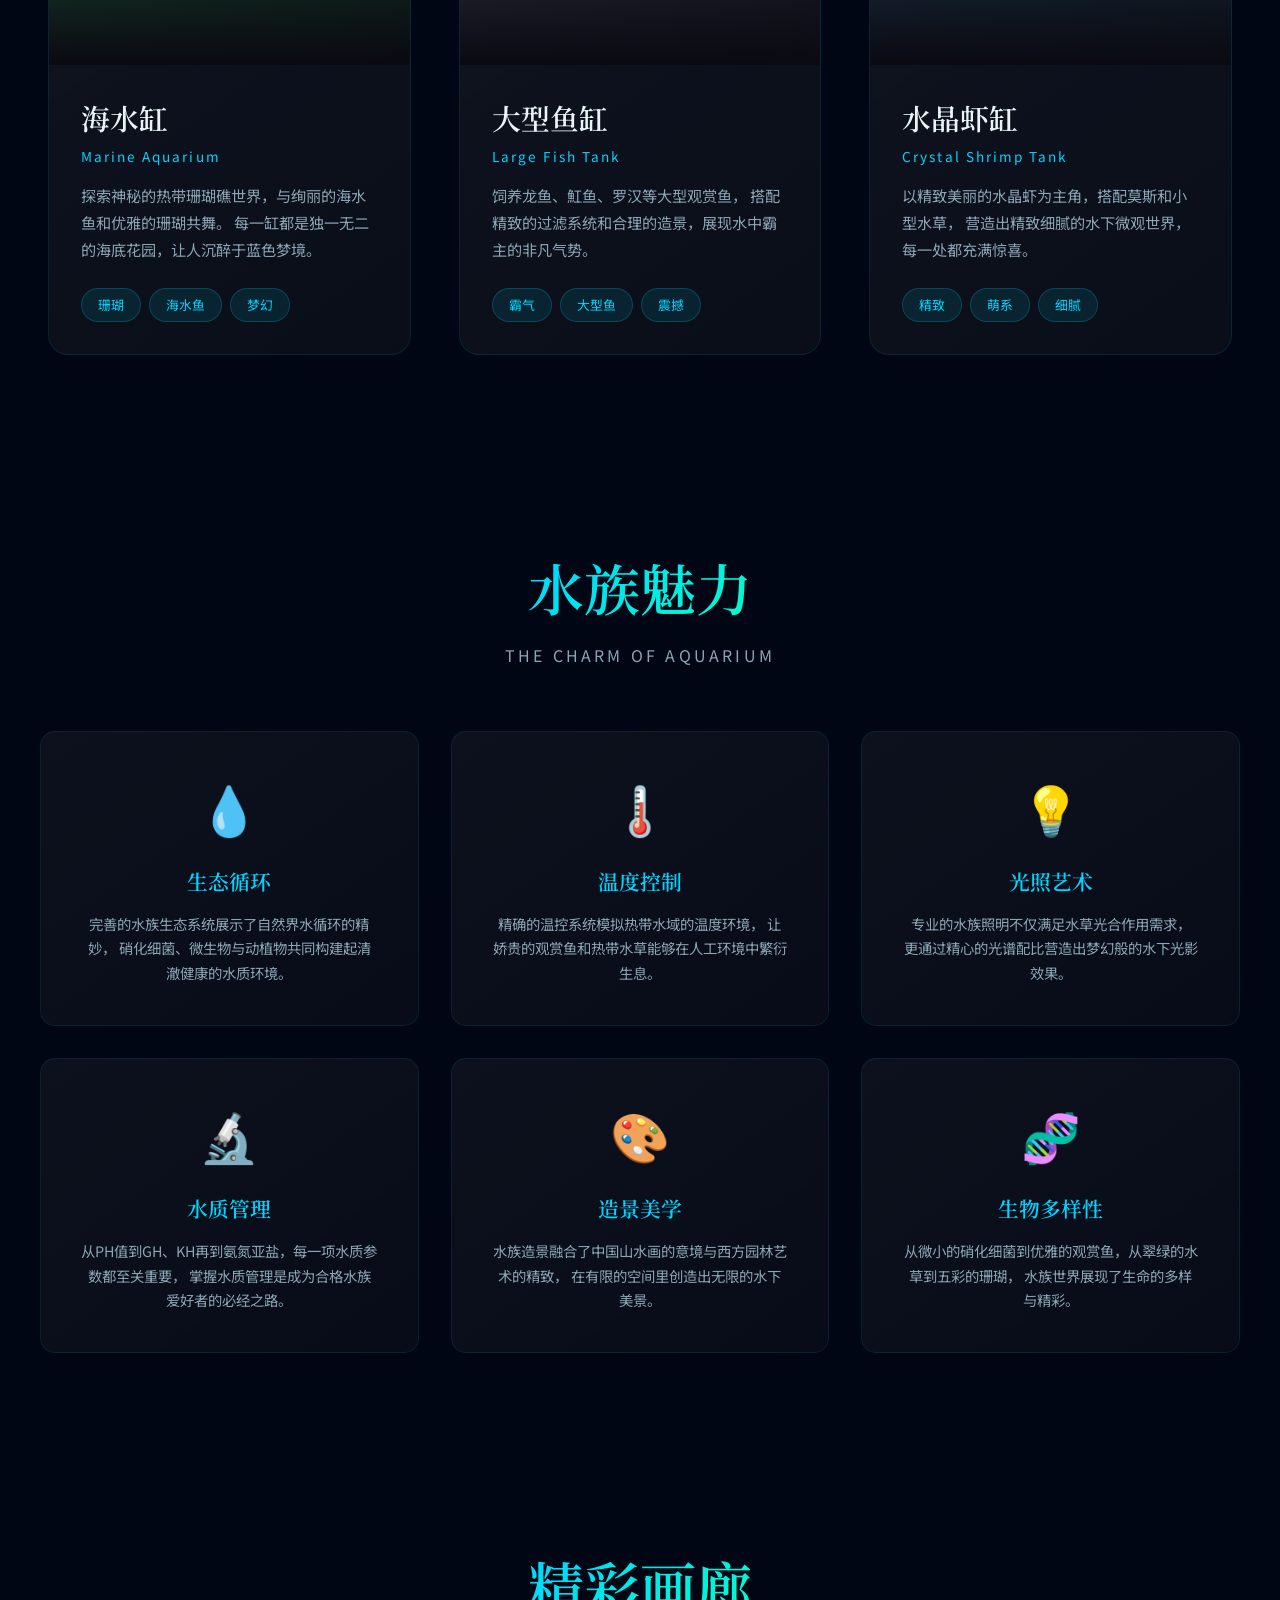
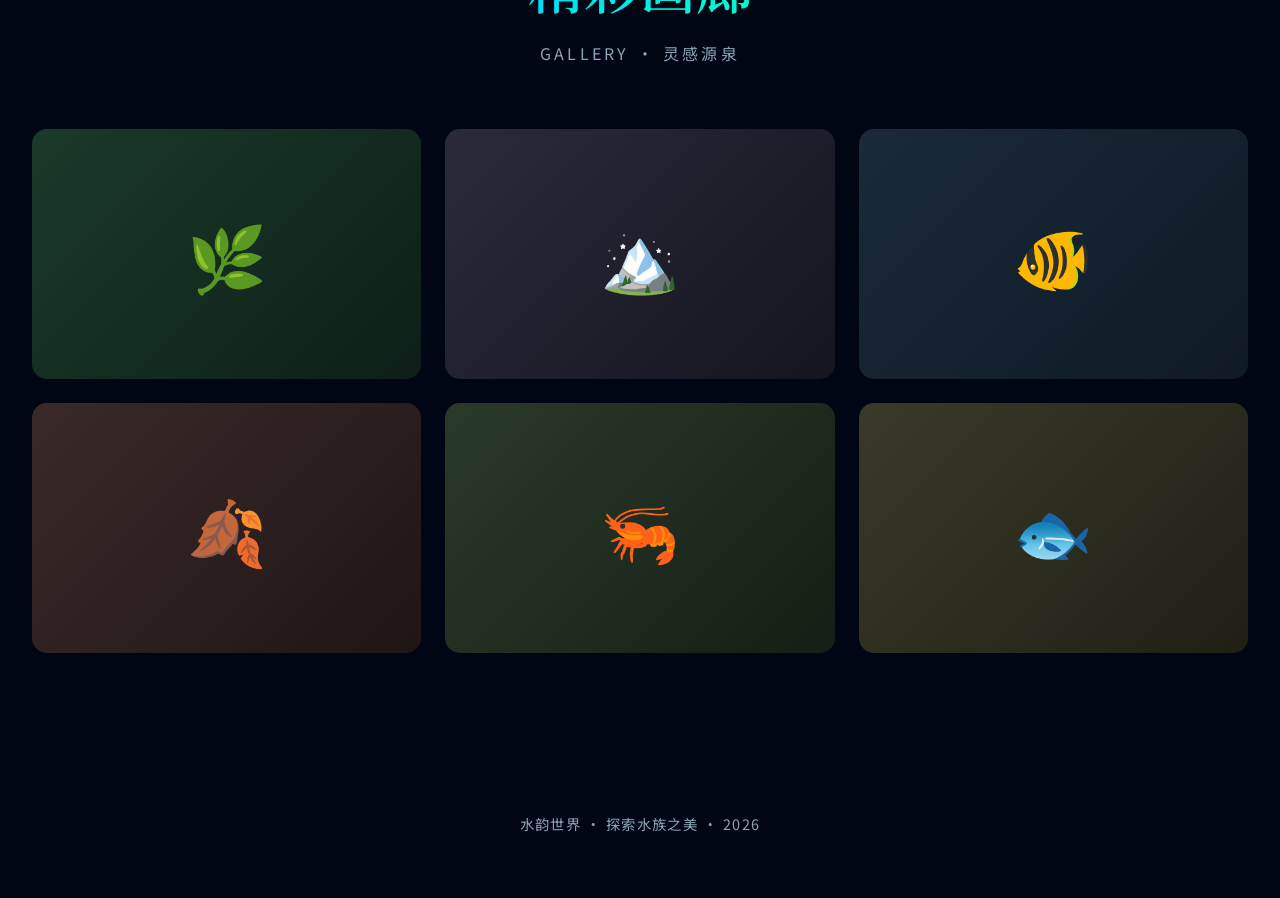
==== commit 36353170: "Add files via upload" ====
--- a/index.html
+++ b/index.html
@@ -1,228 +1,2274 @@
-<!DOCTYPE html>
-<html lang="zh-CN">
-<head>
-    <meta charset="UTF-8">
-    <meta name="viewport" content="width=device-width, initial-scale=1.0">
-    <title>Mac - 模仿Apple</title>
-    <link rel="stylesheet" href="styles.css">
-</head>
-<body>
-    <nav class="navbar">
-        <div class="nav-container">
-            <a href="#" class="nav-logo">Logo</a>
-            <ul class="nav-menu">
-                <li><a href="#">产品</a></li>
-                <li><a href="#">产品1</a></li>
-                <li><a href="#">产品2</a></li>
-                <li><a href="#">产品3</a></li>
-                <li><a href="#">产品4</a></li>
-            </ul>
-            <a href="#" class="nav-link">选购</a>
-        </div>
-    </nav>
-
-    <section class="hero">
-        <div class="hero-content">
-            <h1 class="hero-title animate-on-scroll">Mac</h1>
-            <p class="hero-subtitle animate-on-scroll">一身 Mac 实力，实打实超值。</p>
-            <div class="hero-cta animate-on-scroll">
-                <a href="#" class="btn btn-primary">进一步了解</a>
-                <a href="#" class="btn btn-secondary">购买</a>
-            </div>
-        </div>
-        <div class="hero-image animate-on-scroll">
-            <div class="image-placeholder"></div>
-        </div>
-    </section>
-
-    <section class="product-highlight dark-theme">
-        <div class="product-content">
-            <span class="tag new-tag animate-on-scroll">新款</span>
-            <h2 class="product-title animate-on-scroll">产品名称1</h2>
-            <p class="product-tagline animate-on-scroll">产品标语描述文字</p>
-            <p class="product-price animate-on-scroll">RMB XXX/月或 RMB XXXX 起</p>
-            <div class="product-cta animate-on-scroll">
-                <a href="#" class="btn btn-primary">进一步了解</a>
-                <a href="#" class="btn btn-secondary">购买</a>
-            </div>
-        </div>
-        <div class="product-image animate-on-scroll">
-            <div class="image-placeholder"></div>
-        </div>
-        <div class="color-options animate-on-scroll">
-            <span class="color-dot" style="background: #silver;"></span>
-            <span class="color-dot" style="background: #pink;"></span>
-            <span class="color-dot" style="background: #yellow;"></span>
-            <span class="color-dot" style="background: #blue;"></span>
-        </div>
-    </section>
-
-    <section class="product-grid">
-        <div class="grid-item animate-on-scroll">
-            <div class="grid-image">
-                <div class="image-placeholder"></div>
-            </div>
-            <div class="grid-content">
-                <span class="tag new-tag">新款</span>
-                <h3>产品名称</h3>
-                <p class="grid-tagline">产品标语</p>
-                <p class="grid-price">RMB XXX/月起</p>
-                <div class="grid-cta">
-                    <a href="#" class="btn btn-primary btn-small">进一步了解</a>
-                    <a href="#" class="btn btn-secondary btn-small">购买</a>
-                </div>
-            </div>
-        </div>
-        <div class="grid-item animate-on-scroll">
-            <div class="grid-image">
-                <div class="image-placeholder"></div>
-            </div>
-            <div class="grid-content">
-                <span class="tag new-tag">新款</span>
-                <h3>产品名称</h3>
-                <p class="grid-tagline">产品标语</p>
-                <p class="grid-price">RMB XXX/月起</p>
-                <div class="grid-cta">
-                    <a href="#" class="btn btn-primary btn-small">进一步了解</a>
-                    <a href="#" class="btn btn-secondary btn-small">购买</a>
-                </div>
-            </div>
-        </div>
-        <div class="grid-item animate-on-scroll">
-            <div class="grid-image">
-                <div class="image-placeholder"></div>
-            </div>
-            <div class="grid-content">
-                <h3>产品名称</h3>
-                <p class="grid-tagline">产品标语</p>
-                <p class="grid-price">RMB XXX/月起</p>
-                <div class="grid-cta">
-                    <a href="#" class="btn btn-primary btn-small">进一步了解</a>
-                    <a href="#" class="btn btn-secondary btn-small">购买</a>
-                </div>
-            </div>
-        </div>
-        <div class="grid-item animate-on-scroll">
-            <div class="grid-image">
-                <div class="image-placeholder"></div>
-            </div>
-            <div class="grid-content">
-                <h3>产品名称</h3>
-                <p class="grid-tagline">产品标语</p>
-                <p class="grid-price">RMB XXX/月起</p>
-                <div class="grid-cta">
-                    <a href="#" class="btn btn-primary btn-small">进一步了解</a>
-                    <a href="#" class="btn btn-secondary btn-small">购买</a>
-                </div>
-            </div>
-        </div>
-        <div class="grid-item animate-on-scroll">
-            <div class="grid-image">
-                <div class="image-placeholder"></div>
-            </div>
-            <div class="grid-content">
-                <span class="tag new-tag">新款</span>
-                <h3>产品名称</h3>
-                <p class="grid-tagline">产品标语</p>
-                <p class="grid-price">RMB XXX/月起</p>
-                <div class="grid-cta">
-                    <a href="#" class="btn btn-primary btn-small">进一步了解</a>
-                    <a href="#" class="btn btn-secondary btn-small">购买</a>
-                </div>
-            </div>
-        </div>
-        <div class="grid-item animate-on-scroll">
-            <div class="grid-image">
-                <div class="image-placeholder"></div>
-            </div>
-            <div class="grid-content">
-                <span class="tag new-tag">新款</span>
-                <h3>产品名称</h3>
-                <p class="grid-tagline">产品标语</p>
-                <p class="grid-price">RMB XXX/月起</p>
-                <div class="grid-cta">
-                    <a href="#" class="btn btn-primary btn-small">进一步了解</a>
-                    <a href="#" class="btn btn-secondary btn-small">购买</a>
-                </div>
-            </div>
-        </div>
-    </section>
-
-    <section class="features-section">
-        <h2 class="section-title animate-on-scroll">优势特点</h2>
-        <div class="features-grid">
-            <div class="feature-card animate-on-scroll">
-                <div class="feature-icon"></div>
-                <h3>特点标题</h3>
-                <p>特点描述文字内容</p>
-            </div>
-            <div class="feature-card animate-on-scroll">
-                <div class="feature-icon"></div>
-                <h3>特点标题</h3>
-                <p>特点描述文字内容</p>
-            </div>
-            <div class="feature-card animate-on-scroll">
-                <div class="feature-icon"></div>
-                <h3>特点标题</h3>
-                <p>特点描述文字内容</p>
-            </div>
-            <div class="feature-card animate-on-scroll">
-                <div class="feature-icon"></div>
-                <h3>特点标题</h3>
-                <p>特点描述文字内容</p>
-            </div>
-        </div>
-    </section>
-
-    <section class="cta-section dark-theme">
-        <div class="cta-content animate-on-scroll">
-            <h2>准备好开始了吗？</h2>
-            <p>探索更多精彩内容</p>
-            <a href="#" class="btn btn-primary btn-large">开始探索</a>
-        </div>
-    </section>
-
-    <footer class="footer">
-        <div class="footer-content">
-            <div class="footer-column">
-                <h4>选购及了解</h4>
-                <ul>
-                    <li><a href="#">选项1</a></li>
-                    <li><a href="#">选项2</a></li>
-                    <li><a href="#">选项3</a></li>
-                    <li><a href="#">选项4</a></li>
-                    <li><a href="#">选项5</a></li>
-                </ul>
-            </div>
-            <div class="footer-column">
-                <h4>服务</h4>
-                <ul>
-                    <li><a href="#">选项1</a></li>
-                    <li><a href="#">选项2</a></li>
-                    <li><a href="#">选项3</a></li>
-                </ul>
-            </div>
-            <div class="footer-column">
-                <h4>关于</h4>
-                <ul>
-                    <li><a href="#">选项1</a></li>
-                    <li><a href="#">选项2</a></li>
-                    <li><a href="#">选项3</a></li>
-                </ul>
-            </div>
-            <div class="footer-column">
-                <h4>技术支持</h4>
-                <ul>
-                    <li><a href="#">选项1</a></li>
-                    <li><a href="#">选项2</a></li>
-                </ul>
-            </div>
-        </div>
-        <div class="footer-bottom">
-            <p>Copyright © 2026 Company Name. All rights reserved.</p>
-        </div>
-    </footer>
-
-    <script src="script.js"></script>
-</body>
-</html>+<!DOCTYPE html>
+<html lang="zh-CN">
+<head>
+    <meta charset="UTF-8">
+    <meta name="viewport" content="width=device-width, initial-scale=1.0">
+    <title>水韵世界 · 探索水族之美</title>
+    <link href="https://fonts.googleapis.com/css2?family=Noto+Sans+SC:wght@300;400;500;700&family=Noto+Serif+SC:wght@400;600;700&display=swap" rel="stylesheet">
+    <style>
+        * {
+            margin: 0;
+            padding: 0;
+            box-sizing: border-box;
+        }
+
+        :root {
+            --primary: #00d4ff;
+            --secondary: #0099cc;
+            --accent: #00ffcc;
+            --bg-center: #010615;
+            --bg-edge: #091643;
+            --bg-dark: #0a0a12;
+            --bg-darker: #010615;
+            --text-primary: #e8f4f8;
+            --text-secondary: #8ba5b5;
+        }
+
+        html {
+            scroll-behavior: smooth;
+        }
+
+        body {
+            font-family: 'Noto Sans SC', sans-serif;
+            background: var(--bg-darker);
+            color: var(--text-primary);
+            overflow-x: hidden;
+            cursor: none;
+        }
+
+        /* Hide custom cursor on touch devices or small screens */
+        @media (hover: none) and (pointer: coarse), (max-width: 768px) {
+            body, a, button, [role="button"], input, select, textarea, .tank-card, .gallery-item, .feature-item, #wheel-number {
+                cursor: auto !important;
+            }
+            #cursor {
+                display: none !important;
+            }
+        }
+
+        a, button, [role="button"], input, select, textarea, .tank-card, .gallery-item, .feature-item, #wheel-number {
+            cursor: none;
+        }
+
+        #cursor {
+            position: fixed;
+            width: 16px;
+            height: 16px;
+            border: 2px solid var(--primary);
+            border-radius: 50%;
+            pointer-events: none;
+            z-index: 10000;
+            transition: transform 0.08s ease, background 0.15s ease;
+            mix-blend-mode: difference;
+        }
+
+        #cursor.hover {
+            transform: scale(1.6);
+            background: rgba(0, 212, 255, 0.25);
+        }
+
+        #bg-canvas {
+            position: fixed;
+            top: 0;
+            left: 0;
+            width: 100%;
+            height: 100%;
+            z-index: 0;
+            background: radial-gradient(circle at center, var(--bg-center) 0%, var(--bg-center) 60%, var(--bg-edge) 100%);
+        }
+
+        #constellation-canvas {
+            position: fixed;
+            top: 0;
+            left: 0;
+            width: 100%;
+            height: 100%;
+            z-index: 0;
+            pointer-events: none;
+        }
+
+        #ripple-canvas {
+            position: fixed;
+            top: 0;
+            left: 0;
+            width: 100%;
+            height: 100%;
+            pointer-events: none;
+            z-index: 9999;
+        }
+
+        .overlay {
+            position: fixed;
+            top: 0;
+            left: 0;
+            width: 100%;
+            height: 100%;
+            background: none;
+            pointer-events: none;
+            z-index: 1;
+        }
+
+        .vignette {
+            position: fixed;
+            top: 0;
+            left: 0;
+            width: 100%;
+            height: 100%;
+            box-shadow: inset 0 0 150px rgba(0, 0, 0, 0.8);
+            pointer-events: none;
+            z-index: 2;
+        }
+
+        #wheel-counter {
+            position: fixed;
+            left: 30px;
+            top: 0;
+            height: 100vh;
+            transform: none;
+            z-index: 100;
+            display: flex;
+            align-items: center;
+            gap: 15px;
+        }
+
+        #wheel-canvas {
+            width: 20px;
+            height: 100vh;
+        }
+
+        #wheel-number {
+            font-family: 'Courier New', monospace;
+            font-size: 28px;
+            font-weight: bold;
+            color: rgba(140, 180, 200, 0.35);
+            text-shadow: 0 0 5px rgba(0, 212, 255, 0.2);
+            letter-spacing: 2px;
+            min-width: 50px;
+            text-align: right;
+            line-height: 1;
+            padding-top: 20px;
+            transition: color 0.3s, text-shadow 0.3s, opacity 0.3s;
+            user-select: none;
+        }
+
+        #wheel-number:hover {
+            color: rgba(200, 240, 255, 0.8);
+            text-shadow: 0 0 12px rgba(0, 212, 255, 0.5);
+        }
+
+        .digit-roll {
+            display: inline-block;
+            transition: transform 0.4s cubic-bezier(0.34, 1.56, 0.64, 1);
+        }
+
+        .digit-roll.animating {
+            animation: rollUp 0.4s cubic-bezier(0.34, 1.56, 0.64, 1);
+        }
+
+        @keyframes rollUp {
+            0% {
+                transform: translateY(0);
+                opacity: 1;
+            }
+            50% {
+                transform: translateY(-20px);
+                opacity: 0;
+            }
+            51% {
+                transform: translateY(20px);
+                opacity: 0;
+            }
+            100% {
+                transform: translateY(0);
+                opacity: 1;
+            }
+        }
+
+        @keyframes milestoneGlow {
+            0%, 100% {
+                text-shadow: 0 0 8px rgba(0, 212, 255, 0.3);
+                transform: scale(1);
+            }
+            50% {
+                text-shadow: 0 0 20px rgba(0, 212, 255, 0.5), 0 0 40px rgba(0, 212, 255, 0.3);
+                transform: scale(1.05);
+            }
+        }
+
+        #wheel-number.milestone {
+            animation: milestoneGlow 1.2s ease-in-out infinite;
+        }
+
+        #wheel-number.annihilating {
+            animation: annihilate 1.2s cubic-bezier(0.4, 0, 0.2, 1) forwards;
+        }
+
+        #wheel-number.reappearing {
+            animation: reappear 1.2s cubic-bezier(0.4, 0, 0.2, 1) forwards;
+        }
+
+        @keyframes annihilate {
+            0% {
+                transform: scaleY(1);
+                filter: brightness(1);
+                clip-path: inset(0 0 0 0);
+            }
+            40% {
+                transform: scaleY(0.05);
+                filter: brightness(5) drop-shadow(0 0 15px white);
+                opacity: 1;
+                clip-path: inset(0 0 0 0);
+            }
+            100% {
+                transform: scaleY(0.05);
+                filter: brightness(10);
+                opacity: 0;
+                clip-path: inset(0 0 0 100%);
+            }
+        }
+
+        @keyframes reappear {
+            0% {
+                transform: scaleY(0.05);
+                filter: brightness(10);
+                opacity: 0;
+                clip-path: inset(0 100% 0 0);
+            }
+            60% {
+                transform: scaleY(0.05);
+                filter: brightness(5);
+                opacity: 1;
+                clip-path: inset(0 0 0 0);
+            }
+            100% {
+                transform: scaleY(1);
+                filter: brightness(1);
+                clip-path: inset(0 0 0 0);
+            }
+        }
+
+        .content {
+            position: relative;
+            z-index: 10;
+        }
+
+        /* Hero Section */
+        .hero {
+            min-height: 100vh;
+            display: flex;
+            flex-direction: column;
+            justify-content: center;
+            align-items: center;
+            text-align: center;
+            padding: 2rem;
+            position: relative;
+        }
+
+        .hero-title {
+            font-family: 'Noto Serif SC', serif;
+            font-size: clamp(3rem, 10vw, 7rem);
+            font-weight: 700;
+            background: linear-gradient(135deg, var(--primary), var(--accent), var(--secondary));
+            -webkit-background-clip: text;
+            -webkit-text-fill-color: transparent;
+            background-clip: text;
+            letter-spacing: 0.1em;
+            animation: titleGlow 3s ease-in-out infinite;
+        }
+
+        @keyframes titleGlow {
+            0%, 100% {
+                filter: drop-shadow(0 0 20px rgba(0, 212, 255, 0.5));
+            }
+            50% {
+                filter: drop-shadow(0 0 40px rgba(0, 255, 204, 0.7));
+            }
+        }
+
+        .hero-subtitle {
+            font-size: clamp(1rem, 3vw, 1.5rem);
+            color: var(--text-secondary);
+            margin-top: 1.5rem;
+            font-weight: 300;
+            letter-spacing: 0.3em;
+            opacity: 0;
+            animation: fadeInUp 1s ease forwards 0.5s;
+        }
+
+        .hero-description {
+            max-width: 800px;
+            margin: 2rem auto;
+            font-size: 1.1rem;
+            line-height: 1.8;
+            color: var(--text-secondary);
+            opacity: 0;
+            animation: fadeInUp 1s ease forwards 0.8s;
+        }
+
+        @keyframes fadeInUp {
+            from {
+                opacity: 0;
+                transform: translateY(30px);
+            }
+            to {
+                opacity: 1;
+                transform: translateY(0);
+            }
+        }
+
+        .scroll-indicator {
+            position: absolute;
+            bottom: 3rem;
+            left: 50%;
+            transform: translateX(-50%);
+            display: flex;
+            flex-direction: column;
+            align-items: center;
+            gap: 0.5rem;
+            animation: bounce 2s infinite;
+        }
+
+        .scroll-indicator span {
+            font-size: 0.8rem;
+            color: var(--text-secondary);
+            letter-spacing: 0.2em;
+        }
+
+        .scroll-indicator .arrow {
+            width: 30px;
+            height: 30px;
+            border-right: 2px solid var(--primary);
+            border-bottom: 2px solid var(--primary);
+            transform: rotate(45deg);
+        }
+
+        @keyframes bounce {
+            0%, 20%, 50%, 80%, 100% { transform: translateX(-50%) translateY(0); }
+            40% { transform: translateX(-50%) translateY(-10px); }
+            60% { transform: translateX(-50%) translateY(-5px); }
+        }
+
+        /* Navigation */
+        .nav {
+            position: fixed;
+            top: 0;
+            left: 0;
+            width: 100%;
+            padding: 1.5rem 3rem;
+            display: flex;
+            justify-content: space-between;
+            align-items: center;
+            z-index: 1000;
+            background: linear-gradient(to bottom, rgba(10, 10, 18, 0.9), transparent);
+            transition: all 0.3s ease;
+        }
+
+        .nav.scrolled {
+            background: rgba(10, 10, 18, 0.95);
+            backdrop-filter: blur(10px);
+            padding: 1rem 3rem;
+        }
+
+        .nav-logo {
+            font-family: 'Noto Serif SC', serif;
+            font-size: 1.5rem;
+            font-weight: 600;
+            color: var(--primary);
+            text-decoration: none;
+            transition: all 0.3s ease;
+        }
+
+        .nav-logo:hover {
+            text-shadow: 0 0 20px var(--primary);
+        }
+
+        .nav-links {
+            display: flex;
+            gap: 2.5rem;
+            list-style: none;
+        }
+
+        .nav-links a {
+            color: var(--text-secondary);
+            text-decoration: none;
+            font-size: 0.9rem;
+            letter-spacing: 0.1em;
+            transition: all 0.3s ease;
+            position: relative;
+        }
+
+        .nav-links a::after {
+            content: '';
+            position: absolute;
+            bottom: -5px;
+            left: 0;
+            width: 0;
+            height: 1px;
+            background: var(--primary);
+            transition: width 0.3s ease;
+        }
+
+        .nav-links a:hover {
+            color: var(--primary);
+        }
+
+        .nav-links a:hover::after {
+            width: 100%;
+        }
+
+        /* Sections */
+        section {
+            min-height: 100vh;
+            padding: 6rem 2rem;
+            display: flex;
+            flex-direction: column;
+            justify-content: center;
+            align-items: center;
+        }
+
+        .section-title {
+            font-family: 'Noto Serif SC', serif;
+            font-size: clamp(2rem, 5vw, 3.5rem);
+            font-weight: 600;
+            text-align: center;
+            margin-bottom: 1rem;
+            background: linear-gradient(135deg, var(--primary), var(--accent));
+            -webkit-background-clip: text;
+            -webkit-text-fill-color: transparent;
+            background-clip: text;
+        }
+
+        .section-subtitle {
+            font-size: 1rem;
+            color: var(--text-secondary);
+            text-align: center;
+            letter-spacing: 0.2em;
+            margin-bottom: 4rem;
+        }
+
+        /* Tank Cards */
+        .tank-container {
+            display: grid;
+            grid-template-columns: repeat(auto-fit, minmax(350px, 1fr));
+            gap: 3rem;
+            max-width: 1400px;
+            width: 100%;
+            padding: 0 1rem;
+        }
+
+        .tank-card {
+            position: relative;
+            background: linear-gradient(145deg, rgba(20, 25, 35, 0.8), rgba(10, 15, 25, 0.9));
+            border-radius: 20px;
+            overflow: hidden;
+            border: 1px solid rgba(0, 212, 255, 0.1);
+            transition: all 0.5s cubic-bezier(0.23, 1, 0.32, 1);
+            opacity: 0;
+            transform: translateY(50px);
+        }
+
+        .tank-card.visible {
+            opacity: 1;
+            transform: translateY(0);
+        }
+
+        .tank-card:hover {
+            transform: translateY(-10px) scale(1.02);
+            border-color: rgba(0, 212, 255, 0.4);
+            box-shadow: 0 30px 60px rgba(0, 0, 0, 0.5),
+                        0 0 60px rgba(0, 212, 255, 0.1);
+        }
+
+        .tank-card::before {
+            content: '';
+            position: absolute;
+            top: 0;
+            left: 0;
+            right: 0;
+            height: 3px;
+            background: linear-gradient(90deg, transparent, var(--primary), var(--accent), transparent);
+            opacity: 0;
+            transition: opacity 0.3s ease;
+        }
+
+        .tank-card:hover::before {
+            opacity: 1;
+        }
+
+        .tank-image {
+            width: 100%;
+            height: 250px;
+            background-size: cover;
+            background-position: center;
+            position: relative;
+            overflow: hidden;
+        }
+
+        .tank-image::after {
+            content: '';
+            position: absolute;
+            bottom: 0;
+            left: 0;
+            right: 0;
+            height: 100px;
+            background: linear-gradient(to top, rgba(10, 10, 18, 1), transparent);
+        }
+
+        .tank-card:nth-child(1) .tank-image {
+            background: linear-gradient(135deg, #1a3a2a 0%, #0d1f18 100%);
+        }
+
+        .tank-card:nth-child(2) .tank-image {
+            background: linear-gradient(135deg, #2a2a3a 0%, #15151f 100%);
+        }
+
+        .tank-card:nth-child(3) .tank-image {
+            background: linear-gradient(135deg, #1a2a3a 0%, #0f1a25 100%);
+        }
+
+        .tank-icon {
+            position: absolute;
+            top: 50%;
+            left: 50%;
+            transform: translate(-50%, -50%);
+            font-size: 5rem;
+            opacity: 0.3;
+            transition: all 0.5s ease;
+        }
+
+        .tank-card:hover .tank-icon {
+            opacity: 0.6;
+            transform: translate(-50%, -50%) scale(1.1);
+        }
+
+        .tank-content {
+            padding: 2rem;
+        }
+
+        .tank-title {
+            font-family: 'Noto Serif SC', serif;
+            font-size: 1.8rem;
+            font-weight: 600;
+            margin-bottom: 0.5rem;
+            color: var(--text-primary);
+        }
+
+        .tank-title-en {
+            font-size: 0.85rem;
+            color: var(--primary);
+            letter-spacing: 0.15em;
+            margin-bottom: 1rem;
+            display: block;
+        }
+
+        .tank-desc {
+            font-size: 0.95rem;
+            line-height: 1.8;
+            color: var(--text-secondary);
+            margin-bottom: 1.5rem;
+        }
+
+        .tank-features {
+            display: flex;
+            flex-wrap: wrap;
+            gap: 0.5rem;
+        }
+
+        .tank-feature {
+            padding: 0.4rem 1rem;
+            background: rgba(0, 212, 255, 0.1);
+            border: 1px solid rgba(0, 212, 255, 0.2);
+            border-radius: 20px;
+            font-size: 0.8rem;
+            color: var(--primary);
+            transition: all 0.3s ease;
+        }
+
+        .tank-card:hover .tank-feature {
+            background: rgba(0, 212, 255, 0.2);
+            border-color: rgba(0, 212, 255, 0.4);
+        }
+
+        /* Features Section */
+        .features-grid {
+            display: grid;
+            grid-template-columns: repeat(auto-fit, minmax(280px, 1fr));
+            gap: 2rem;
+            max-width: 1200px;
+            width: 100%;
+        }
+
+        .feature-item {
+            text-align: center;
+            padding: 2.5rem;
+            background: linear-gradient(145deg, rgba(20, 25, 35, 0.6), rgba(10, 15, 25, 0.7));
+            border-radius: 15px;
+            border: 1px solid rgba(0, 212, 255, 0.1);
+            transition: all 0.4s ease;
+            opacity: 0;
+            transform: scale(0.9);
+        }
+
+        .feature-item.visible {
+            opacity: 1;
+            transform: scale(1);
+        }
+
+        .feature-item:hover {
+            transform: translateY(-5px);
+            border-color: rgba(0, 212, 255, 0.3);
+            box-shadow: 0 20px 40px rgba(0, 0, 0, 0.3);
+        }
+
+        .feature-icon {
+            font-size: 3rem;
+            margin-bottom: 1.5rem;
+            display: block;
+        }
+
+        .feature-title {
+            font-family: 'Noto Serif SC', serif;
+            font-size: 1.3rem;
+            font-weight: 600;
+            margin-bottom: 1rem;
+            color: var(--primary);
+        }
+
+        .feature-desc {
+            font-size: 0.9rem;
+            line-height: 1.7;
+            color: var(--text-secondary);
+        }
+
+        /* Gallery Section */
+        .gallery-grid {
+            display: grid;
+            grid-template-columns: repeat(auto-fit, minmax(300px, 1fr));
+            gap: 1.5rem;
+            max-width: 1400px;
+            width: 100%;
+        }
+
+        .gallery-item {
+            position: relative;
+            height: 250px;
+            border-radius: 15px;
+            overflow: hidden;
+            transition: all 0.5s ease;
+        }
+
+        .gallery-item:hover {
+            transform: scale(1.03);
+            z-index: 10;
+        }
+
+        .gallery-item::before {
+            content: '';
+            position: absolute;
+            inset: 0;
+            background: linear-gradient(to top, rgba(10, 10, 18, 0.8), transparent);
+            z-index: 1;
+            opacity: 0;
+            transition: opacity 0.3s ease;
+        }
+
+        .gallery-item:hover::before {
+            opacity: 1;
+        }
+
+        .gallery-overlay {
+            position: absolute;
+            bottom: 1.5rem;
+            left: 1.5rem;
+            z-index: 2;
+            opacity: 0;
+            transform: translateY(20px);
+            transition: all 0.3s ease;
+        }
+
+        .gallery-item:hover .gallery-overlay {
+            opacity: 1;
+            transform: translateY(0);
+        }
+
+        .gallery-overlay h4 {
+            font-family: 'Noto Serif SC', serif;
+            font-size: 1.2rem;
+            margin-bottom: 0.3rem;
+        }
+
+        .gallery-overlay span {
+            font-size: 0.85rem;
+            color: var(--primary);
+        }
+
+        /* Footer */
+        footer {
+            padding: 4rem 2rem;
+            text-align: center;
+            background: linear-gradient(to top, var(--bg-darker), transparent);
+            position: relative;
+            z-index: 10;
+        }
+
+        footer p {
+            color: var(--text-secondary);
+            font-size: 0.9rem;
+            letter-spacing: 0.1em;
+        }
+
+        /* Responsive */
+        @media (max-width: 768px) {
+            .nav {
+                padding: 1rem 1.5rem;
+            }
+
+            .nav-toggle {
+                display: flex;
+                flex-direction: column;
+                gap: 5px;
+                cursor: pointer;
+                z-index: 1001;
+            }
+
+            .nav-toggle span {
+                width: 25px;
+                height: 2px;
+                background: var(--primary);
+                transition: all 0.3s ease;
+            }
+
+            .nav-toggle.active span:nth-child(1) {
+                transform: rotate(45deg) translate(5px, 5px);
+            }
+
+            .nav-toggle.active span:nth-child(2) {
+                opacity: 0;
+            }
+
+            .nav-toggle.active span:nth-child(3) {
+                transform: rotate(-45deg) translate(5px, -5px);
+            }
+
+            .nav-links {
+                position: fixed;
+                top: 0;
+                right: -100%;
+                width: 70%;
+                height: 100vh;
+                background: rgba(10, 10, 18, 0.95);
+                backdrop-filter: blur(15px);
+                flex-direction: column;
+                justify-content: center;
+                align-items: center;
+                gap: 2rem;
+                transition: all 0.5s cubic-bezier(0.23, 1, 0.32, 1);
+                display: flex; /* Show as flex when active */
+                z-index: 1000;
+            }
+
+            .nav-links.active {
+                right: 0;
+            }
+
+            .nav-links a {
+                font-size: 1.2rem;
+            }
+
+            #wheel-counter {
+                left: 10px;
+                gap: 5px;
+                flex-direction: column;
+                justify-content: center;
+                height: auto;
+                top: 50%;
+                transform: translateY(-50%);
+            }
+
+            #wheel-canvas {
+                width: 12px;
+                height: 200px;
+                flex: 0 0 auto;
+            }
+
+            #wheel-number {
+                font-size: 16px;
+                min-width: auto;
+                padding-top: 0;
+                text-align: center;
+                letter-spacing: 1px;
+            }
+
+            .tank-container {
+                grid-template-columns: 1fr;
+                gap: 2rem;
+            }
+
+            .tank-card {
+                max-width: 100%;
+            }
+
+            .hero-title {
+                font-size: 3.5rem;
+            }
+
+            .hero-subtitle {
+                letter-spacing: 0.15em;
+                font-size: 1rem;
+            }
+
+            .hero-description {
+                font-size: 0.95rem;
+                padding: 0 1rem;
+            }
+
+            section {
+                padding: 4rem 1rem;
+            }
+
+            .section-title {
+                font-size: 2.2rem;
+            }
+
+            .features-grid {
+                grid-template-columns: 1fr;
+            }
+
+            .gallery-grid {
+                grid-template-columns: repeat(2, 1fr);
+                gap: 0.8rem;
+            }
+
+            .gallery-item {
+                height: 180px;
+            }
+        }
+
+        @media (max-width: 480px) {
+            .gallery-grid {
+                grid-template-columns: 1fr;
+            }
+            
+            .hero-title {
+                font-size: 2.8rem;
+            }
+        }
+    </style>
+</head>
+<body>
+    <div id="cursor"></div>
+    <canvas id="bg-canvas"></canvas>
+    <canvas id="constellation-canvas"></canvas>
+    <canvas id="ripple-canvas"></canvas>
+
+    <div id="wheel-counter">
+        <canvas id="wheel-canvas" width="24" height="600"></canvas>
+        <div id="wheel-number"><span class="digit-roll">0</span><span class="digit-roll">0</span><span class="digit-roll">0</span></div>
+    </div>
+
+    <div class="overlay"></div>
+    <div class="vignette"></div>
+    
+    <nav class="nav" id="nav">
+        <a href="#" class="nav-logo">水韵世界</a>
+        <div class="nav-toggle" id="nav-toggle">
+            <span></span>
+            <span></span>
+            <span></span>
+        </div>
+        <ul class="nav-links">
+            <li><a href="#aquascape">草缸</a></li>
+            <li><a href="#native">原生缸</a></li>
+            <li><a href="#aquarium">鱼缸</a></li>
+            <li><a href="#features">特色</a></li>
+            <li><a href="#gallery">画廊</a></li>
+        </ul>
+    </nav>
+
+    <div class="content">
+        <section class="hero">
+            <h1 class="hero-title">水韵世界</h1>
+            <p class="hero-subtitle">探索水族之美 · 感受自然之韵</p>
+            <p class="hero-description">
+                在繁忙的都市生活中，一方清澈的水世界能带来无尽的宁静与美好。
+                无论是精心打造的草缸景观，还是回归自然的原生缸，
+                亦或是生机盎然的传统鱼缸，每一滴水都承载着生命的律动。
+            </p>
+            <div class="scroll-indicator">
+                <span>探索更多</span>
+                <div class="arrow"></div>
+            </div>
+        </section>
+
+        <section id="aquascape">
+            <h2 class="section-title">草缸艺术</h2>
+            <p class="section-subtitle">AQUASCAPE · 水中画卷</p>
+            <div class="tank-container">
+                <div class="tank-card" data-delay="0">
+                    <div class="tank-image">
+                        <span class="tank-icon">🌿</span>
+                    </div>
+                    <div class="tank-content">
+                        <h3 class="tank-title">荷兰式草缸</h3>
+                        <span class="tank-title-en">Dutch Style</span>
+                        <p class="tank-desc">
+                            以绚丽的水草品种和精湛的布局技艺著称，注重水草的色彩搭配与层次感，
+                            仿佛水下的彩色森林，每一株水草都是大自然的杰作。
+                        </p>
+                        <div class="tank-features">
+                            <span class="tank-feature">层次分明</span>
+                            <span class="tank-feature">色彩丰富</span>
+                            <span class="tank-feature">技术流</span>
+                        </div>
+                    </div>
+                </div>
+                <div class="tank-card" data-delay="100">
+                    <div class="tank-image">
+                        <span class="tank-icon">🏔️</span>
+                    </div>
+                    <div class="tank-content">
+                        <h3 class="tank-title">ADA风格造景</h3>
+                        <span class="tank-title-en">ADA Style</span>
+                        <p class="tank-desc">
+                            遵循自然法则，以石木为骨，水草为肉，营造出气势磅礴的山水意境。
+                            每一处细节都经过精心设计，展现水下世界的壮美与灵动。
+                        </p>
+                        <div class="tank-features">
+                            <span class="tank-feature">自然法则</span>
+                            <span class="tank-feature">意境深远</span>
+                            <span class="tank-feature">经典</span>
+                        </div>
+                    </div>
+                </div>
+                <div class="tank-card" data-delay="200">
+                    <div class="tank-image">
+                        <span class="tank-icon">🌍</span>
+                    </div>
+                    <div class="tank-content">
+                        <h3 class="tank-title">南美原生缸</h3>
+                        <span class="tank-title-en">South American Biotope</span>
+                        <p class="tank-desc">
+                            模拟南美热带雨林的水域环境，以沉木、落叶为基调，
+                            搭配艳丽的灯鱼和慈鲷，呈现最纯粹的自然风貌。
+                        </p>
+                        <div class="tank-features">
+                            <span class="tank-feature">原生境</span>
+                            <span class="tank-feature">生态</span>
+                            <span class="tank-feature">和谐</span>
+                        </div>
+                    </div>
+                </div>
+            </div>
+        </section>
+
+        <section id="native">
+            <h2 class="section-title">原生缸</h2>
+            <p class="section-subtitle">NATIVE AQUARIUM · 回归自然</p>
+            <div class="tank-container">
+                <div class="tank-card" data-delay="0">
+                    <div class="tank-image">
+                        <span class="tank-icon">🐟</span>
+                    </div>
+                    <div class="tank-content">
+                        <h3 class="tank-title">中国原生鱼缸</h3>
+                        <span class="tank-title-en">Chinese Native</span>
+                        <p class="tank-desc">
+                            以中国本土原生鱼类为主题，如鳜鱼、鳢鱼、虾虎等，
+                            搭配本土水草和素材，展现中华水系的独特魅力。
+                        </p>
+                        <div class="tank-features">
+                            <span class="tank-feature">本土物种</span>
+                            <span class="tank-feature">文化</span>
+                            <span class="tank-feature">独特</span>
+                        </div>
+                    </div>
+                </div>
+                <div class="tank-card" data-delay="100">
+                    <div class="tank-image">
+                        <span class="tank-icon">🏞️</span>
+                    </div>
+                    <div class="tank-content">
+                        <h3 class="tank-title">山溪风格</h3>
+                        <span class="tank-title-en">Stream Style</span>
+                        <p class="tank-desc">
+                            模拟高山溪流环境，选用溪流石、砂砾为底，
+                            搭配苦草、菹草等水生植物，营造清凉的高山流水意境。
+                        </p>
+                        <div class="tank-features">
+                            <span class="tank-feature">清凉</span>
+                            <span class="tank-feature">自然</span>
+                            <span class="tank-feature">灵动</span>
+                        </div>
+                    </div>
+                </div>
+                <div class="tank-card" data-delay="200">
+                    <div class="tank-image">
+                        <span class="tank-icon">🍂</span>
+                    </div>
+                    <div class="tank-content">
+                        <h3 class="tank-title">落叶季节缸</h3>
+                        <span class="tank-title-en">Leaf Litter Tank</span>
+                        <p class="tank-desc">
+                            以枯叶、落枝为主要装饰，配合腐植酸营造弱酸性水质，
+                            吸引各类小型灯鱼和观赏虾，打造自然的溪畔景象。
+                        </p>
+                        <div class="tank-features">
+                            <span class="tank-feature">季节感</span>
+                            <span class="tank-feature">原生</span>
+                            <span class="tank-feature">野趣</span>
+                        </div>
+                    </div>
+                </div>
+            </div>
+        </section>
+
+        <section id="aquarium">
+            <h2 class="section-title">传统鱼缸</h2>
+            <p class="section-subtitle">AQUARIUM · 生机盎然</p>
+            <div class="tank-container">
+                <div class="tank-card" data-delay="0">
+                    <div class="tank-image">
+                        <span class="tank-icon">🐠</span>
+                    </div>
+                    <div class="tank-content">
+                        <h3 class="tank-title">海水缸</h3>
+                        <span class="tank-title-en">Marine Aquarium</span>
+                        <p class="tank-desc">
+                            探索神秘的热带珊瑚礁世界，与绚丽的海水鱼和优雅的珊瑚共舞。
+                            每一缸都是独一无二的海底花园，让人沉醉于蓝色梦境。
+                        </p>
+                        <div class="tank-features">
+                            <span class="tank-feature">珊瑚</span>
+                            <span class="tank-feature">海水鱼</span>
+                            <span class="tank-feature">梦幻</span>
+                        </div>
+                    </div>
+                </div>
+                <div class="tank-card" data-delay="100">
+                    <div class="tank-image">
+                        <span class="tank-icon">🦈</span>
+                    </div>
+                    <div class="tank-content">
+                        <h3 class="tank-title">大型鱼缸</h3>
+                        <span class="tank-title-en">Large Fish Tank</span>
+                        <p class="tank-desc">
+                            饲养龙鱼、魟鱼、罗汉等大型观赏鱼，
+                            搭配精致的过滤系统和合理的造景，展现水中霸主的非凡气势。
+                        </p>
+                        <div class="tank-features">
+                            <span class="tank-feature">霸气</span>
+                            <span class="tank-feature">大型鱼</span>
+                            <span class="tank-feature">震撼</span>
+                        </div>
+                    </div>
+                </div>
+                <div class="tank-card" data-delay="200">
+                    <div class="tank-image">
+                        <span class="tank-icon">🦐</span>
+                    </div>
+                    <div class="tank-content">
+                        <h3 class="tank-title">水晶虾缸</h3>
+                        <span class="tank-title-en">Crystal Shrimp Tank</span>
+                        <p class="tank-desc">
+                            以精致美丽的水晶虾为主角，搭配莫斯和小型水草，
+                            营造出精致细腻的水下微观世界，每一处都充满惊喜。
+                        </p>
+                        <div class="tank-features">
+                            <span class="tank-feature">精致</span>
+                            <span class="tank-feature">萌系</span>
+                            <span class="tank-feature">细腻</span>
+                        </div>
+                    </div>
+                </div>
+            </div>
+        </section>
+
+        <section id="features">
+            <h2 class="section-title">水族魅力</h2>
+            <p class="section-subtitle">THE CHARM OF AQUARIUM</p>
+            <div class="features-grid">
+                <div class="feature-item">
+                    <span class="feature-icon">💧</span>
+                    <h3 class="feature-title">生态循环</h3>
+                    <p class="feature-desc">
+                        完善的水族生态系统展示了自然界水循环的精妙，
+                        硝化细菌、微生物与动植物共同构建起清澈健康的水质环境。
+                    </p>
+                </div>
+                <div class="feature-item">
+                    <span class="feature-icon">🌡️</span>
+                    <h3 class="feature-title">温度控制</h3>
+                    <p class="feature-desc">
+                        精确的温控系统模拟热带水域的温度环境，
+                        让娇贵的观赏鱼和热带水草能够在人工环境中繁衍生息。
+                    </p>
+                </div>
+                <div class="feature-item">
+                    <span class="feature-icon">💡</span>
+                    <h3 class="feature-title">光照艺术</h3>
+                    <p class="feature-desc">
+                        专业的水族照明不仅满足水草光合作用需求，
+                        更通过精心的光谱配比营造出梦幻般的水下光影效果。
+                    </p>
+                </div>
+                <div class="feature-item">
+                    <span class="feature-icon">🔬</span>
+                    <h3 class="feature-title">水质管理</h3>
+                    <p class="feature-desc">
+                        从PH值到GH、KH再到氨氮亚盐，每一项水质参数都至关重要，
+                        掌握水质管理是成为合格水族爱好者的必经之路。
+                    </p>
+                </div>
+                <div class="feature-item">
+                    <span class="feature-icon">🎨</span>
+                    <h3 class="feature-title">造景美学</h3>
+                    <p class="feature-desc">
+                        水族造景融合了中国山水画的意境与西方园林艺术的精致，
+                        在有限的空间里创造出无限的水下美景。
+                    </p>
+                </div>
+                <div class="feature-item">
+                    <span class="feature-icon">🧬</span>
+                    <h3 class="feature-title">生物多样性</h3>
+                    <p class="feature-desc">
+                        从微小的硝化细菌到优雅的观赏鱼，从翠绿的水草到五彩的珊瑚，
+                        水族世界展现了生命的多样与精彩。
+                    </p>
+                </div>
+            </div>
+        </section>
+
+        <section id="gallery">
+            <h2 class="section-title">精彩画廊</h2>
+            <p class="section-subtitle">GALLERY · 灵感源泉</p>
+            <div class="gallery-grid">
+                <div class="gallery-item">
+                    <div style="width:100%;height:100%;background:linear-gradient(135deg,#1a3a2a,#0d1f18);display:flex;align-items:center;justify-content:center;font-size:4rem;">🌿</div>
+                    <div class="gallery-overlay">
+                        <h4>绿野仙踪</h4>
+                        <span>草缸作品</span>
+                    </div>
+                </div>
+                <div class="gallery-item">
+                    <div style="width:100%;height:100%;background:linear-gradient(135deg,#2a2a3a,#15151f);display:flex;align-items:center;justify-content:center;font-size:4rem;">🏔️</div>
+                    <div class="gallery-overlay">
+                        <h4>山水之间</h4>
+                        <span>ADA造景</span>
+                    </div>
+                </div>
+                <div class="gallery-item">
+                    <div style="width:100%;height:100%;background:linear-gradient(135deg,#1a2a3a,#0f1a25);display:flex;align-items:center;justify-content:center;font-size:4rem;">🐠</div>
+                    <div class="gallery-overlay">
+                        <h4>蔚蓝深海</h4>
+                        <span>海水缸</span>
+                    </div>
+                </div>
+                <div class="gallery-item">
+                    <div style="width:100%;height:100%;background:linear-gradient(135deg,#3a2a2a,#1f1515);display:flex;align-items:center;justify-content:center;font-size:4rem;">🍂</div>
+                    <div class="gallery-overlay">
+                        <h4>秋日私语</h4>
+                        <span>原生缸</span>
+                    </div>
+                </div>
+                <div class="gallery-item">
+                    <div style="width:100%;height:100%;background:linear-gradient(135deg,#2a3a2a,#151f15);display:flex;align-items:center;justify-content:center;font-size:4rem;">🦐</div>
+                    <div class="gallery-overlay">
+                        <h4>水晶世界</h4>
+                        <span>虾缸</span>
+                    </div>
+                </div>
+                <div class="gallery-item">
+                    <div style="width:100%;height:100%;background:linear-gradient(135deg,#3a3a2a,#1f1f15);display:flex;align-items:center;justify-content:center;font-size:4rem;">🐟</div>
+                    <div class="gallery-overlay">
+                        <h4>鱼翔浅底</h4>
+                        <span>原生鱼</span>
+                    </div>
+                </div>
+            </div>
+        </section>
+
+        <footer>
+            <p>水韵世界 · 探索水族之美 · 2026</p>
+        </footer>
+    </div>
+
+    <script>
+        // Check if touch device
+        const isTouchDevice = 'ontouchstart' in window || navigator.maxTouchPoints > 0;
+
+        // Custom Cursor
+        const cursor = document.getElementById('cursor');
+        let mouseX = 0, mouseY = 0;
+        let cursorX = 0, cursorY = 0;
+
+        if (!isTouchDevice) {
+            document.addEventListener('mousemove', (e) => {
+                mouseX = e.clientX;
+                mouseY = e.clientY;
+            });
+
+            function animateCursor() {
+                cursorX += (mouseX - cursorX) * 0.4;
+                cursorY += (mouseY - cursorY) * 0.4;
+                cursor.style.left = cursorX - 8 + 'px';
+                cursor.style.top = cursorY - 8 + 'px';
+                requestAnimationFrame(animateCursor);
+            }
+            animateCursor();
+
+            // Cursor hover effect
+            const interactiveElements = document.querySelectorAll('a, button, .tank-card, .gallery-item, .feature-item');
+            interactiveElements.forEach(el => {
+                el.addEventListener('mouseenter', () => cursor.classList.add('hover'));
+                el.addEventListener('mouseleave', () => cursor.classList.remove('hover'));
+            });
+        }
+
+        // Mobile Navigation Toggle
+        const navToggle = document.getElementById('nav-toggle');
+        const navLinks = document.querySelector('.nav-links');
+        const navLinksItems = document.querySelectorAll('.nav-links a');
+
+        navToggle.addEventListener('click', () => {
+            navToggle.classList.toggle('active');
+            navLinks.classList.toggle('active');
+        });
+
+        navLinksItems.forEach(item => {
+            item.addEventListener('click', () => {
+                navToggle.classList.remove('active');
+                navLinks.classList.remove('active');
+            });
+        });
+
+        // Background Canvas - Animated water effect
+        const bgCanvas = document.getElementById('bg-canvas');
+        const bgCtx = bgCanvas.getContext('2d');
+        const constellationCanvas = document.getElementById('constellation-canvas');
+        const constellationCtx = constellationCanvas.getContext('2d');
+
+        function resizeBgCanvas() {
+            bgCanvas.width = window.innerWidth;
+            bgCanvas.height = window.innerHeight;
+            constellationCanvas.width = window.innerWidth;
+            constellationCanvas.height = window.innerHeight;
+        }
+        resizeBgCanvas();
+        window.addEventListener('resize', resizeBgCanvas);
+
+        // Constellation Data
+        const CONSTELLATIONS = [
+            {
+                name: "Aries", // 白羊座
+                points: [
+                    [0.232, 0.876], [0.304, 0.724], [0.192, 0.492], [0.684, 0.228],
+                    [0.776, 0.160], [0.872, 0.192], [0.848, 0.300], [0.888, 0.364]
+                ],
+                lines: [
+                    [0, 1], [1, 2], [2, 3], [3, 4], [4, 5], [3, 6], [6, 7]
+                ]
+            },
+            {
+                name: "Taurus", // 金牛座
+                points: [
+                    [0.188, 0.118], [0.324, 0.300], [0.466, 0.494], [0.450, 0.584], 
+                    [0.610, 0.660], [0.806, 0.768], [0.834, 0.860], [0.580, 0.756], 
+                    [0.684, 0.818], [0.312, 0.568], [0.100, 0.394]
+                ],
+                lines: [
+                    [0, 1], [1, 2], [2, 3], [10, 9], [9, 3], 
+                    [3, 4], [4, 5], [5, 6], [4, 7], [7, 8]
+                ]
+            },
+            {
+                name: "Gemini", // 双子座
+                points: [
+                    [0.160, 0.322], [0.210, 0.544], [0.244, 0.430], [0.280, 0.226],
+                    [0.342, 0.376], [0.344, 0.556], [0.380, 0.722], [0.416, 0.262],
+                    [0.474, 0.136], [0.480, 0.822], [0.506, 0.656], [0.566, 0.846],
+                    [0.610, 0.480], [0.676, 0.806], [0.714, 0.610], [0.822, 0.600]
+                ],
+                lines: [
+                    [3, 7], [7, 8], [7, 4], [4, 2], [0, 2], [2, 1],
+                    [2, 5], [5, 6], [6, 9], [5, 10], [10, 11],
+                    [7, 12], [12, 13], [12, 14], [14, 15]
+                ]
+            },
+            {
+                name: "Cancer", // 巨蟹座
+                points: [
+                    [0.126, 0.366], [0.240, 0.330], [0.442, 0.158], [0.520, 0.490], [0.578, 0.682], [0.864, 0.848]
+                ],
+                lines: [
+                    [0, 1], [1, 3], [2, 3], [3, 4], [4, 5]
+                ]
+            },
+            {
+                name: "Leo", // 狮子座
+                points: [
+                    [0.086, 0.840], [0.160, 0.766], [0.362, 0.846], [0.464, 0.304], [0.530, 0.248], 
+                    [0.542, 0.412], [0.614, 0.294], [0.658, 0.434], [0.742, 0.582], [0.884, 0.626]
+                ],
+                lines: [
+                    [0, 1], [1, 2], [2, 8], [3, 4], [4, 6], [3, 5], [5, 7], [7, 8], [8, 9]
+                ]
+            },
+            {
+                name: "Virgo", // 处女座
+                points: [
+                    [0.038, 0.646], [0.224, 0.888], [0.282, 0.722], [0.400, 0.816],
+                    [0.632, 0.542], [0.638, 0.408], [0.684, 0.168], [0.836, 0.464], [0.926, 0.344]
+                ],
+                lines: [
+                    [0, 2], [2, 3], [3, 4], [1, 3], [4, 5], [5, 6], [4, 7], [7, 8]
+                ]
+            },
+            {
+                name: "Libra", // 天秤座
+                points: [
+                    [0.142, 0.694], [0.330, 0.606], [0.502, 0.846], [0.620, 0.792],
+                    [0.626, 0.202], [0.752, 0.144], [0.844, 0.448]
+                ],
+                lines: [
+                    [0, 1], [1, 4], [4, 5], [5, 6], [6, 3], [3, 2]
+                ]
+            },
+            {
+                name: "Scorpio", // 天蝎座
+                points: [
+                    [0.124, 0.492], [0.146, 0.754], [0.240, 0.650], [0.262, 0.860],
+                    [0.364, 0.462], [0.394, 0.844], [0.516, 0.770], [0.584, 0.550],
+                    [0.604, 0.412], [0.714, 0.250], [0.774, 0.496], [0.794, 0.122],
+                    [0.844, 0.406], [0.874, 0.224]
+                ],
+                lines: [
+                    [0, 2], [2, 4], [1, 2], [1, 3], [3, 5], [5, 6], [6, 8], [8, 9], [9, 11], [11, 13], [13, 12], [12, 10], [12, 9]
+                ]
+            },
+            {
+                name: "Sagittarius", // 射手座
+                points: [
+                    [0.130, 0.710], [0.152, 0.508], [0.210, 0.740], [0.236, 0.886],
+                    [0.426, 0.352], [0.470, 0.448], [0.484, 0.096], [0.524, 0.174],
+                    [0.546, 0.304], [0.614, 0.204], [0.626, 0.390], [0.682, 0.614],
+                    [0.704, 0.734], [0.716, 0.496], [0.810, 0.544], [0.864, 0.330]
+                ],
+                lines: [
+                    [0, 1], [1, 4], [4, 8], [8, 7], [7, 6], [7, 9], [9, 8],
+                    [2, 3], [2, 5], [5, 4], [10, 5], [11, 13], [13, 10],
+                    [11, 12], [14, 12], [14, 15], [10, 8]
+                ]
+            },
+            {
+                name: "Capricorn", // 摩羯座
+                points: [
+                    [0.124, 0.430], [0.222, 0.488], [0.234, 0.642], [0.476, 0.498],
+                    [0.664, 0.790], [0.732, 0.692], [0.742, 0.384], [0.766, 0.246], [0.770, 0.096]
+                ],
+                lines: [
+                    [0, 1], [1, 3], [3, 7], [7, 8], [0, 2], [2, 4], [4, 5], [5, 6], [6, 7]
+                ]
+            },
+            {
+                name: "Aquarius", // 水瓶座
+                points: [
+                    [0.152, 0.484], [0.186, 0.672], [0.204, 0.584], [0.326, 0.274],
+                    [0.422, 0.516], [0.440, 0.096], [0.494, 0.864], [0.534, 0.762],
+                    [0.564, 0.446], [0.644, 0.726], [0.866, 0.796]
+                ],
+                lines: [
+                    [5, 3], [3, 0], [0, 2], [2, 1], [1, 6], [0, 4], [4, 8], [6, 7], [7, 9], [9, 10]
+                ]
+            },
+            {
+                name: "Pisces", // 双鱼座
+                points: [
+                    [0.136, 0.470], [0.202, 0.490], [0.214, 0.392], [0.320, 0.764],
+                    [0.410, 0.830], [0.512, 0.734], [0.560, 0.632], [0.626, 0.572],
+                    [0.702, 0.386], [0.766, 0.340], [0.768, 0.262], [0.836, 0.220],
+                    [0.842, 0.342], [0.884, 0.274], [0.890, 0.126]
+                ],
+                lines: [
+                    [0, 1], [1, 2], [1, 3], [3, 4], [4, 5], [5, 6], [6, 7], [7, 8], [8, 9],
+                    [9, 10], [10, 11], [11, 13], [13, 12], [12, 9], [11, 14]
+                ]
+            }
+        ];
+
+        class ConstellationManager {
+            constructor() {
+                this.currentIndex = -1;
+                this.currentConstellation = null;
+                this.oldConstellation = null;
+                this.fadeOpacity = 0;
+                this.transitioning = false;
+            }
+
+            triggerNext() {
+                if (this.currentConstellation) {
+                    this.oldConstellation = this.currentConstellation;
+                    this.oldConstellation.isFadingOut = true;
+                }
+                
+                this.currentIndex = (this.currentIndex + 1) % CONSTELLATIONS.length;
+                const data = CONSTELLATIONS[this.currentIndex];
+                this.currentConstellation = new Constellation(data);
+            }
+
+            update(time) {
+                if (this.currentConstellation) {
+                    this.currentConstellation.update(time);
+                }
+                if (this.oldConstellation) {
+                    this.oldConstellation.update(time);
+                    if (this.oldConstellation.opacity <= 0) {
+                        this.oldConstellation = null;
+                    }
+                }
+            }
+
+            draw() {
+                constellationCtx.clearRect(0, 0, constellationCanvas.width, constellationCanvas.height);
+                if (this.oldConstellation) {
+                    this.oldConstellation.draw();
+                }
+                if (this.currentConstellation) {
+                    this.currentConstellation.draw();
+                }
+            }
+        }
+
+        class Constellation {
+            constructor(data) {
+                this.data = data;
+                this.opacity = 0;
+                this.targetOpacity = 1;
+                
+                // Scale X by 0.85 and center horizontally
+                const scaleX = 0.85;
+                const offsetX = (1 - scaleX) / 2;
+                
+                this.points = data.points.map(p => ({
+                    x: (p[0] * scaleX + offsetX) * constellationCanvas.width,
+                    y: p[1] * constellationCanvas.height,
+                    flashOffset: Math.random() * Math.PI * 2,
+                    flashSpeed: 2 + Math.random() * 2, // Speed of twinkling
+                    sizeBase: 2.25 + Math.random() * 2.25 // Random base size (increased by 50%)
+                }));
+                this.lineProgress = 0;
+                this.isFadingOut = false;
+                this.createTime = performance.now();
+                this.completionTime = null; // Time when all lines finished drawing
+                this.glowOpacity = 0;
+            }
+
+            update(time) {
+                const now = performance.now();
+                const age = now - this.createTime;
+
+                // Fade in or out
+                if (this.isFadingOut) {
+                    this.opacity = Math.max(0, this.opacity - 0.02);
+                } else {
+                    this.opacity = Math.min(1, this.opacity + 0.02);
+                }
+
+                // Line connection animation (starts after 500ms, takes 2s)
+                if (age > 500) {
+                    const prevProgress = this.lineProgress;
+                    this.lineProgress = Math.min(1, (age - 500) / 2000);
+                    
+                    if (this.lineProgress === 1 && prevProgress < 1) {
+                        this.completionTime = now;
+                    }
+                }
+
+                // Glow and Color dynamics
+                if (this.lineProgress < 1) {
+                    this.glowOpacity = 1;
+                    this.lineColor = { r: 255, g: 255, b: 255 };
+                } else if (this.completionTime) {
+                    const elapsedSinceCompletion = now - this.completionTime;
+                    if (elapsedSinceCompletion < 1000) {
+                        // Stay bright for 1 second
+                        this.glowOpacity = 1;
+                        this.lineColor = { r: 255, g: 255, b: 255 };
+                    } else if (elapsedSinceCompletion < 3000) {
+                        // Fade over 2 seconds
+                        const fadeProgress = (elapsedSinceCompletion - 1000) / 2000;
+                        this.glowOpacity = 1 - fadeProgress;
+                        // Color from #ffffff to #b4b4b4 (255,255,255 -> 180,180,180)
+                        const colorVal = 255 - (255 - 180) * fadeProgress;
+                        this.lineColor = { r: colorVal, g: colorVal, b: colorVal };
+                    } else {
+                        this.glowOpacity = 0;
+                        this.lineColor = { r: 180, g: 180, b: 180 };
+                    }
+                }
+            }
+
+            draw() {
+                if (this.opacity <= 0) return;
+
+                const ctx = constellationCtx;
+                const points = this.points;
+                const lines = this.data.lines;
+                const time = performance.now() * 0.001;
+
+                // Draw lines
+                const totalLines = lines.length;
+                const linesToShow = totalLines * this.lineProgress;
+
+                lines.forEach((line, index) => {
+                    if (index >= linesToShow) return;
+
+                    const p1 = points[line[0]];
+                    const p2 = points[line[1]];
+                    
+                    let baseOpacity = this.opacity * 0.4;
+                    let endX = p2.x;
+                    let endY = p2.y;
+                    let isDrawing = false;
+                    
+                    if (index > linesToShow - 1) {
+                        const segmentProgress = linesToShow - index;
+                        endX = p1.x + (p2.x - p1.x) * segmentProgress;
+                        endY = p1.y + (p2.y - p1.y) * segmentProgress;
+                        baseOpacity *= segmentProgress;
+                        isDrawing = true;
+                    }
+
+                    // Draw glow
+                    if (this.glowOpacity > 0 || isDrawing) {
+                        ctx.shadowBlur = (isDrawing ? 25 : 18) * this.glowOpacity;
+                        ctx.shadowColor = `rgba(255, 255, 255, ${isDrawing ? this.opacity : this.glowOpacity * this.opacity})`;
+                    } else {
+                        ctx.shadowBlur = 0;
+                    }
+
+                    ctx.lineWidth = isDrawing ? 2.2 : 1.5;
+                    const r = Math.floor(this.lineColor.r);
+                    const g = Math.floor(this.lineColor.g);
+                    const b = Math.floor(this.lineColor.b);
+                    ctx.strokeStyle = `rgba(${r}, ${g}, ${b}, ${baseOpacity * 1.5})`;
+                    
+                    ctx.beginPath();
+                    ctx.moveTo(p1.x, p1.y);
+                    ctx.lineTo(endX, endY);
+                    ctx.stroke();
+                    
+                    // Reset shadow for next drawings
+                    ctx.shadowBlur = 0;
+                });
+
+                // Draw points
+                points.forEach(p => {
+                    // Enhanced twinkling: modulated by sine wave
+                    const twinkle = Math.sin(time * p.flashSpeed + p.flashOffset);
+                    const intensity = (twinkle + 1) * 0.5; // 0 to 1
+                    
+                    // Size varies: 忽大忽小
+                    const currentSize = p.sizeBase * (0.8 + intensity * 0.7);
+                    
+                    // Brightness/Opacity varies: 忽明忽暗
+                    const pointOpacity = this.opacity * (0.5 + intensity * 0.5);
+                    
+                    // Point color: #59bbe2 base, #ffffff flash at peak
+                    const color = `rgba(${Math.floor(89 + (255-89)*intensity)}, ${Math.floor(187 + (255-187)*intensity)}, ${Math.floor(226 + (255-226)*intensity)}, ${pointOpacity})`;
+
+                    // Glow for points
+                    const glowRadius = currentSize * 4;
+                    const gradient = ctx.createRadialGradient(p.x, p.y, 0, p.x, p.y, glowRadius);
+                    gradient.addColorStop(0, `rgba(255, 255, 255, ${pointOpacity * 0.5})`);
+                    gradient.addColorStop(0.3, `rgba(89, 187, 226, ${pointOpacity * 0.3})`);
+                    gradient.addColorStop(1, 'transparent');
+                    
+                    ctx.fillStyle = gradient;
+                    ctx.beginPath();
+                    ctx.arc(p.x, p.y, glowRadius, 0, Math.PI * 2);
+                    ctx.fill();
+
+                    ctx.fillStyle = color;
+                    ctx.beginPath();
+                    ctx.arc(p.x, p.y, currentSize, 0, Math.PI * 2);
+                    ctx.fill();
+                });
+            }
+        }
+
+        const constellationManager = new ConstellationManager();
+
+        class ExplosionParticle {
+            constructor(x, y) {
+                this.x = x;
+                this.y = y;
+                const angle = Math.random() * Math.PI * 2;
+                const speed = Math.random() * 1.5 + 0.3;
+                this.vx = Math.cos(angle) * speed;
+                this.vy = Math.sin(angle) * speed;
+                this.size = Math.random() * 2 + 0.5;
+                this.life = 1;
+                this.decay = Math.random() * 0.015 + 0.008;
+                this.baseHue = Math.random() * 60 + 180;
+                this.hue = this.baseHue;
+                this.saturation = Math.random() > 0.5 ? 100 : 30;
+                this.brightness = Math.random() > 0.5 ? 100 : 60;
+                this.twinkleSpeed = Math.random() * 0.3 + 0.1;
+                this.twinkleOffset = Math.random() * Math.PI * 2;
+                this.hasExploded = false;
+                this.fadeDelay = 0;
+                this.flashHue = 190 + Math.random() * 60; // Wide range of blues (190 to 250)
+                this.flashSpeed = Math.random() * 0.12 + 0.04;
+                this.flashSizeMult = Math.random() * 1.5 + 0.5; // Random size multiplier for flash
+                this.flashChance = Math.random(); // Used to randomize quantity
+            }
+
+            update(time) {
+                this.x += this.vx;
+                this.y += this.vy;
+                this.vx *= 0.96;
+                this.vy *= 0.96;
+
+                if (this.hasExploded) {
+                    this.life -= this.decay;
+                    this.size *= 0.98;
+                } else {
+                    this.fadeDelay++;
+                    if (this.fadeDelay > 30) {
+                        this.hasExploded = true;
+                    }
+                }
+
+                const twinkle = Math.sin(time * this.twinkleSpeed + this.twinkleOffset);
+                this.currentSaturation = this.saturation + twinkle * 30;
+                this.currentBrightness = this.brightness + twinkle * 20;
+            }
+
+            draw(milestoneIntensity) {
+                let drawHue = this.hue;
+                let drawSaturation = this.currentSaturation;
+                let drawBrightness = this.currentBrightness;
+                let drawSizeMult = 1.0;
+
+                if (milestoneIntensity > 0 && this.flashChance < 0.45) {
+                    const flashCycle = Math.sin(time * this.flashSpeed + this.x * 0.05 + this.y * 0.05);
+                    const flashIntensity = (flashCycle + 1) * 0.5 * milestoneIntensity;
+                    
+                    // Lerp between base color and flash color
+                    drawHue = this.hue + (this.flashHue - this.hue) * milestoneIntensity;
+                    drawSaturation = this.saturation + (100 - this.saturation) * milestoneIntensity;
+                    drawBrightness = this.currentBrightness + (flashIntensity * 50 * milestoneIntensity);
+                    drawSizeMult = 1.0 + (this.flashSizeMult - 1.0) * flashIntensity;
+                }
+
+                const alpha = this.hasExploded ? this.life : this.fadeDelay / 30 * 0.6;
+                const size = (this.hasExploded ? this.size : this.size * (this.fadeDelay / 30)) * drawSizeMult;
+
+                bgCtx.beginPath();
+                bgCtx.arc(this.x, this.y, size, 0, Math.PI * 2);
+                bgCtx.fillStyle = `hsla(${drawHue}, ${drawSaturation}%, ${drawBrightness}%, ${alpha})`;
+                bgCtx.fill();
+
+                if (this.hasExploded && this.life > 0.3) {
+                    const glowSize = size * 3;
+                    const gradient = bgCtx.createRadialGradient(
+                        this.x, this.y, 0,
+                        this.x, this.y, glowSize
+                    );
+                    gradient.addColorStop(0, `hsla(${drawHue}, ${drawSaturation}%, ${drawBrightness}%, ${alpha * 0.5})`);
+                    gradient.addColorStop(1, 'transparent');
+                    bgCtx.beginPath();
+                    bgCtx.arc(this.x, this.y, glowSize, 0, Math.PI * 2);
+                    bgCtx.fillStyle = gradient;
+                    bgCtx.fill();
+                }
+            }
+
+            isDead() {
+                return this.hasExploded && this.life <= 0;
+            }
+        }
+
+        class WaterParticle {
+            constructor() {
+                this.reset();
+            }
+
+            reset() {
+                this.x = Math.random() * bgCanvas.width;
+                this.y = Math.random() * bgCanvas.height;
+                this.size = Math.random() * 2.5 + 1;
+                this.baseSize = this.size;
+                this.speedX = (Math.random() - 0.5) * 0.3;
+                this.speedY = (Math.random() - 0.5) * 0.3;
+                this.opacity = Math.random() * 0.4 + 0.1;
+                this.hue = Math.random() * 60 + 180;
+                this.saturation = 50;
+                this.targetHue = this.hue;
+                this.targetOpacity = this.opacity;
+                this.targetSaturation = this.saturation;
+                this.glowRadius = 0;
+                this.targetGlowRadius = 0;
+                this.contactTime = 0;
+                this.exploded = false;
+                this.shrinking = false;
+                this.targetSize = this.size;
+                this.flashHue = 190 + Math.random() * 60; // Wide range of blues (190 to 250)
+                this.flashSpeed = Math.random() * 0.12 + 0.04;
+                this.flashSizeMult = Math.random() * 1.5 + 1.0; // Random size multiplier for flash
+                this.flashChance = Math.random(); // Used to randomize quantity
+            }
+
+            update() {
+                this.x += this.speedX;
+                this.y += this.speedY;
+
+                this.hue += (this.targetHue - this.hue) * 0.05;
+                this.opacity += (this.targetOpacity - this.opacity) * 0.05;
+                this.saturation += (this.targetSaturation - this.saturation) * 0.08;
+                this.glowRadius += (this.targetGlowRadius - this.glowRadius) * 0.06;
+                this.size += (this.targetSize - this.size) * 0.1;
+
+                if (this.x < -20 || this.x > bgCanvas.width + 20 ||
+                    this.y < -20 || this.y > bgCanvas.height + 20) {
+                    this.reset();
+                }
+            }
+
+            draw(milestoneIntensity) {
+                let drawHue = this.hue;
+                let drawSaturation = this.saturation;
+                let drawOpacity = this.opacity;
+                let drawGlowRadius = this.glowRadius;
+                let drawSize = this.size;
+
+                if (milestoneIntensity > 0 && this.flashChance < 0.45) {
+                    const flashCycle = Math.sin(time * this.flashSpeed + this.x * 0.05 + this.y * 0.05);
+                    const flashIntensity = (flashCycle + 1) * 0.5 * milestoneIntensity;
+                    
+                    drawHue = this.hue + (this.flashHue - this.hue) * milestoneIntensity;
+                    drawSaturation = this.saturation + (100 - this.saturation) * milestoneIntensity;
+                    drawOpacity = Math.min(1, this.opacity + flashIntensity * 0.6 * milestoneIntensity);
+                    drawGlowRadius = this.glowRadius + flashIntensity * 45 * milestoneIntensity;
+                    drawSize = this.size * (1 + (this.flashSizeMult - 1) * flashIntensity);
+                }
+
+                if (drawGlowRadius > 0) {
+                    const gradient = bgCtx.createRadialGradient(
+                        this.x, this.y, 0,
+                        this.x, this.y, drawGlowRadius
+                    );
+                    gradient.addColorStop(0, `hsla(${drawHue}, ${drawSaturation}%, 95%, ${drawOpacity * 0.8})`);
+                    gradient.addColorStop(0.2, `hsla(${drawHue}, ${drawSaturation}%, 85%, ${drawOpacity * 0.5})`);
+                    gradient.addColorStop(0.5, `hsla(${drawHue}, ${drawSaturation}%, 75%, ${drawOpacity * 0.2})`);
+                    gradient.addColorStop(1, 'transparent');
+                    bgCtx.beginPath();
+                    bgCtx.arc(this.x, this.y, drawGlowRadius, 0, Math.PI * 2);
+                    bgCtx.fillStyle = gradient;
+                    bgCtx.fill();
+                }
+
+                bgCtx.beginPath();
+                bgCtx.arc(this.x, this.y, drawSize, 0, Math.PI * 2);
+                bgCtx.fillStyle = `hsla(${drawHue}, ${drawSaturation}%, 90%, ${drawOpacity})`;
+                bgCtx.fill();
+            }
+        }
+
+        const waterParticles = [];
+        const explosionParticles = [];
+
+        const wheelCanvas = document.getElementById('wheel-canvas');
+        const wheelCtx = wheelCanvas.getContext('2d');
+        const wheelNumber = document.getElementById('wheel-number');
+
+        function resizeWheelCanvas() {
+            if (window.innerWidth <= 768) {
+                wheelCanvas.height = 200;
+            } else {
+                wheelCanvas.height = window.innerHeight;
+            }
+        }
+        resizeWheelCanvas();
+        window.addEventListener('resize', resizeWheelCanvas);
+
+        // Click on number to jump to next milestone
+        wheelNumber.addEventListener('click', (e) => {
+            if (isResetting) return;
+            e.stopPropagation();
+            const nextMilestone = (Math.floor(explosionCount / 50) + 1) * 50;
+            const diff = nextMilestone - explosionCount;
+            
+            explosionCount = nextMilestone;
+            targetWheelProgress += diff;
+            
+            updateWheelNumber();
+            triggerMilestoneEffect();
+
+            if (explosionCount === 600) {
+                isResetting = true;
+                handleFinalMilestone();
+            }
+        });
+
+        let wheelProgress = 0;
+        let targetWheelProgress = 0;
+        let explosionCount = 0;
+        let isResetting = false;
+        const markSpacing = 40;
+        
+        function getMarkCount() {
+            return Math.ceil(wheelCanvas.height / markSpacing) + 4;
+        }
+
+        function handleFinalMilestone() {
+            // 短暂延迟后开始爆炸效果
+            setTimeout(() => {
+                wheelNumber.classList.remove('milestone');
+                wheelNumber.classList.add('annihilating');
+                
+                // 获取数字位置并产生粒子
+                const rect = wheelNumber.getBoundingClientRect();
+                const centerX = rect.left + rect.width / 2;
+                const centerY = rect.top + rect.height / 2;
+                
+                for (let i = 0; i < 100; i++) {
+                    const p = new ExplosionParticle(centerX, centerY);
+                    p.decay = Math.random() * 0.01 + 0.005;
+                    p.vx *= 2.5;
+                    p.vy *= 2.5;
+                    explosionParticles.push(p);
+                }
+
+                // 等待消失动画完成
+                setTimeout(() => {
+                    explosionCount = 0;
+                    targetWheelProgress = 0;
+                    wheelProgress = 0;
+                    
+                    wheelNumber.classList.remove('annihilating');
+                    updateWheelNumber();
+                    
+                    // 重新显现
+                    wheelNumber.classList.add('reappearing');
+                    
+                    setTimeout(() => {
+                        wheelNumber.classList.remove('reappearing');
+                        isResetting = false;
+                    }, 1200);
+                }, 1200);
+            }, 1500); // 1.5秒延迟，让双鱼座特效先展示一下
+        }
+
+        function drawWheel(milestoneIntensity) {
+            wheelCtx.clearRect(0, 0, wheelCanvas.width, wheelCanvas.height);
+            const centerX = wheelCanvas.width / 2;
+            const canvasHeight = wheelCanvas.height;
+            const centerY = canvasHeight / 2;
+
+            wheelCtx.lineCap = 'round';
+
+            const startIndex = Math.floor(wheelProgress);
+            const fractional = wheelProgress - startIndex;
+            const currentMarkCount = getMarkCount();
+
+            for (let i = -2; i <= currentMarkCount; i++) {
+                const markIndex = startIndex + i;
+                const distFromMark = Math.abs(markIndex % 10 - 5);
+                let lineLength;
+
+                if (distFromMark === 5) {
+                    lineLength = canvasHeight * 0.85;
+                } else if (distFromMark >= 3) {
+                    lineLength = canvasHeight * 0.6;
+                } else {
+                    lineLength = canvasHeight * 0.35;
+                }
+
+                const yOffset = (i * markSpacing) - (fractional * markSpacing);
+
+                const distFromCenter = Math.abs(yOffset - centerY) / (canvasHeight / 2);
+                let alpha = 1 - Math.pow(distFromCenter, 1.5);
+                alpha = Math.max(0, Math.min(1, alpha));
+
+                let lineWidth = 6 - distFromCenter * 8;
+                lineWidth = Math.max(1, lineWidth);
+
+                // Lerp colors based on milestoneIntensity
+                let baseHue = 200 + (10 * milestoneIntensity);
+                let baseSaturation = 30 + (70 * milestoneIntensity);
+                let baseLightness = 40 + (40 * milestoneIntensity);
+
+                wheelCtx.strokeStyle = `hsla(${baseHue}, ${baseSaturation}%, ${baseLightness}%, ${alpha * 0.4})`;
+                wheelCtx.lineWidth = lineWidth;
+                wheelCtx.beginPath();
+                wheelCtx.moveTo(centerX - lineLength / 2, yOffset);
+                wheelCtx.lineTo(centerX + lineLength / 2, yOffset);
+                wheelCtx.stroke();
+            }
+        }
+
+        function updateWheelNumber() {
+            const num = explosionCount.toString().padStart(3, '0');
+            const oldHtml = wheelNumber.innerHTML;
+
+            if (oldHtml) {
+                const oldDigits = oldHtml.match(/\d/g);
+                const newDigits = num.split('');
+
+                if (oldDigits) {
+                    let html = '';
+                    for (let i = 0; i < 3; i++) {
+                        if (oldDigits[i] !== newDigits[i]) {
+                            html += `<span class="digit-roll animating">${newDigits[i]}</span>`;
+                        } else {
+                            html += `<span class="digit-roll">${newDigits[i]}</span>`;
+                        }
+                    }
+                    wheelNumber.innerHTML = html;
+
+                    setTimeout(() => {
+                        document.querySelectorAll('.digit-roll.animating').forEach(el => {
+                            el.classList.remove('animating');
+                        });
+                    }, 400);
+                } else {
+                    wheelNumber.innerHTML = `<span class="digit-roll">${num[0]}</span><span class="digit-roll">${num[1]}</span><span class="digit-roll">${num[2]}</span>`;
+                }
+            } else {
+                wheelNumber.innerHTML = `<span class="digit-roll">${num[0]}</span><span class="digit-roll">${num[1]}</span><span class="digit-roll">${num[2]}</span>`;
+            }
+        }
+
+        function triggerWheelAdvance() {
+            if (isResetting) return;
+
+            explosionCount++;
+            targetWheelProgress += 1;
+            updateWheelNumber();
+
+            if ((explosionCount - 1) % 50 === 49) {
+                triggerMilestoneEffect();
+            }
+
+            if (explosionCount === 600) {
+                isResetting = true;
+                handleFinalMilestone();
+            }
+        }
+
+        let milestoneActive = 0; // Changed from boolean to intensity (0 to 1)
+        let milestoneStartTime = 0;
+
+        function triggerMilestoneEffect() {
+            milestoneActive = 1;
+            milestoneStartTime = performance.now();
+            wheelNumber.classList.add('milestone');
+            constellationManager.triggerNext();
+        }
+
+        function updateMilestone() {
+            if (milestoneActive > 0) {
+                const elapsed = performance.now() - milestoneStartTime;
+                const duration = 2500; // Total duration including fade
+                const fadeStart = 1500; // Start fading after 1.5s
+
+                if (elapsed > duration) {
+                    milestoneActive = 0;
+                    wheelNumber.classList.remove('milestone');
+                    wheelNumber.style.textShadow = '';
+                    wheelNumber.style.transform = '';
+                    wheelNumber.style.filter = 'brightness(1)';
+                    wheelNumber.style.opacity = '1';
+                } else if (elapsed > fadeStart) {
+                    // Smoothly fade out the intensity
+                    milestoneActive = 1 - (elapsed - fadeStart) / (duration - fadeStart);
+                    
+                    // Smoothly transition CSS properties
+                    const scale = 1 + 0.05 * milestoneActive;
+                    const brightness = 1 + 0.2 * milestoneActive;
+                    wheelNumber.style.transform = `scale(${scale})`;
+                    wheelNumber.style.filter = `brightness(${brightness})`;
+                    wheelNumber.style.opacity = 1; // Keep opacity 1 but brightness changes
+                } else {
+                    milestoneActive = 1;
+                    wheelNumber.style.opacity = '1';
+                    wheelNumber.style.filter = 'brightness(1.2)';
+                }
+            }
+        }
+
+        function animateWheel() {
+            const diff = targetWheelProgress - wheelProgress;
+
+            if (Math.abs(diff) > 0.005) {
+                const baseSpeed = 0.08;
+                const maxSpeed = 0.4;
+                const distanceFactor = Math.abs(diff) * 0.12;
+                const speed = Math.min(maxSpeed, Math.max(baseSpeed, distanceFactor));
+
+                if (diff > 0) {
+                    wheelProgress += speed;
+                    if (wheelProgress > targetWheelProgress) {
+                        wheelProgress = targetWheelProgress;
+                    }
+                } else {
+                    wheelProgress -= speed;
+                    if (wheelProgress < targetWheelProgress) {
+                        wheelProgress = targetWheelProgress;
+                    }
+                }
+            }
+
+            updateMilestone();
+            drawWheel(milestoneActive);
+            requestAnimationFrame(animateWheel);
+        }
+
+        animateWheel();
+        for (let i = 0; i < 180; i++) {
+            waterParticles.push(new WaterParticle());
+        }
+
+        // Mouse/Touch tracking
+        let bgMouseX = 0, bgMouseY = 0;
+        const updateCoords = (e) => {
+            const clientX = e.touches ? e.touches[0].clientX : e.clientX;
+            const clientY = e.touches ? e.touches[0].clientY : e.clientY;
+            bgMouseX = clientX;
+            bgMouseY = clientY;
+        };
+
+        document.addEventListener('mousemove', updateCoords);
+        document.addEventListener('touchstart', updateCoords);
+        document.addEventListener('touchmove', updateCoords);
+
+        const handleInteraction = (clientX, clientY) => {
+            waterParticles.forEach((particle) => {
+                const dx = clientX - particle.x;
+                const dy = clientY - particle.y;
+                const dist = Math.sqrt(dx * dx + dy * dy);
+
+                if (dist < 100 && !particle.exploded) {
+                    for (let i = 0; i < 10; i++) {
+                        explosionParticles.push(new ExplosionParticle(particle.x, particle.y));
+                    }
+                    particle.exploded = true;
+                    triggerWheelAdvance();
+                    setTimeout(() => {
+                        particle.reset();
+                    }, 100);
+                }
+            });
+        };
+
+        document.addEventListener('click', (e) => handleInteraction(e.clientX, e.clientY));
+        document.addEventListener('touchstart', (e) => {
+            if (e.touches.length === 1) {
+                handleInteraction(e.touches[0].clientX, e.touches[0].clientY);
+            }
+        });
+
+        let time = 0;
+
+            function animateBg() {
+                time++;
+                bgCtx.clearRect(0, 0, bgCanvas.width, bgCanvas.height);
+
+                constellationManager.update(time);
+                constellationManager.draw();
+
+                waterParticles.forEach((particle, index) => {
+                    const dx = bgMouseX - particle.x;
+                    const dy = bgMouseY - particle.y;
+                    const dist = Math.sqrt(dx * dx + dy * dy);
+
+                    if (dist < 120 && !particle.exploded) {
+                        particle.contactTime++;
+
+                        const force = (120 - dist) / 120;
+                        particle.x -= dx * force * 0.025;
+                        particle.y -= dy * force * 0.025;
+
+                        particle.targetHue = Math.random() * 40 + 190;
+                        particle.targetOpacity = Math.min(1, particle.opacity + 0.06);
+                        particle.targetSaturation = 100;
+                        particle.targetGlowRadius = Math.min(60, particle.targetGlowRadius + 3);
+
+                        if (particle.contactTime > 60 && particle.contactTime <= 80) {
+                            const shrinkProgress = (particle.contactTime - 60) / 20;
+                            particle.targetSize = particle.baseSize * (1 - shrinkProgress * 0.7);
+                            particle.targetGlowRadius = 60 + shrinkProgress * 40;
+                            particle.targetOpacity = 1;
+                        }
+
+                        if (particle.contactTime > 80) {
+                            for (let i = 0; i < 10; i++) {
+                                explosionParticles.push(new ExplosionParticle(particle.x, particle.y));
+                            }
+                            particle.exploded = true;
+                            triggerWheelAdvance();
+                            setTimeout(() => {
+                                particle.reset();
+                            }, 100);
+                        }
+                    } else if (!particle.exploded) {
+                        particle.contactTime = Math.max(0, particle.contactTime - 1);
+                        particle.targetHue = Math.random() * 60 + 180;
+                        particle.targetOpacity = Math.random() * 0.4 + 0.1;
+                        particle.targetSaturation = 50;
+                        particle.targetGlowRadius = Math.max(0, particle.targetGlowRadius - 1);
+                        particle.targetSize = particle.baseSize;
+                    }
+
+                    particle.update();
+                    particle.draw(milestoneActive);
+                });
+
+                for (let i = explosionParticles.length - 1; i >= 0; i--) {
+                    explosionParticles[i].update(time);
+                    explosionParticles[i].draw(milestoneActive);
+                    if (explosionParticles[i].isDead()) {
+                        explosionParticles.splice(i, 1);
+                    }
+                }
+
+                requestAnimationFrame(animateBg);
+            }
+            animateBg();
+
+        // Ripple Canvas
+        const rippleCanvas = document.getElementById('ripple-canvas');
+        const rippleCtx = rippleCanvas.getContext('2d');
+
+        function resizeRippleCanvas() {
+            rippleCanvas.width = window.innerWidth;
+            rippleCanvas.height = window.innerHeight;
+        }
+        resizeRippleCanvas();
+        window.addEventListener('resize', resizeRippleCanvas);
+
+        class Ripple {
+            constructor(x, y) {
+                this.x = x;
+                this.y = y;
+                this.radius = 0;
+                this.maxRadius = Math.random() * 80 + 60;
+                this.speed = Math.random() * 2 + 2;
+                this.opacity = 1;
+                this.lineWidth = Math.random() * 1.5 + 0.5;
+                this.hue = Math.random() * 40 + 180;
+            }
+
+            update() {
+                this.radius += this.speed;
+                this.opacity = 1 - (this.radius / this.maxRadius);
+            }
+
+            draw() {
+                if (this.opacity <= 0) return;
+                
+                rippleCtx.beginPath();
+                rippleCtx.arc(this.x, this.y, this.radius, 0, Math.PI * 2);
+                rippleCtx.strokeStyle = `hsla(${this.hue}, 85%, 65%, ${this.opacity * 0.6})`;
+                rippleCtx.lineWidth = this.lineWidth;
+                rippleCtx.stroke();
+
+                // Inner ripple
+                if (this.radius > 20) {
+                    rippleCtx.beginPath();
+                    rippleCtx.arc(this.x, this.y, this.radius * 0.6, 0, Math.PI * 2);
+                    rippleCtx.strokeStyle = `hsla(${this.hue + 20}, 90%, 75%, ${this.opacity * 0.4})`;
+                    rippleCtx.lineWidth = this.lineWidth * 0.5;
+                    rippleCtx.stroke();
+                }
+            }
+
+            isDead() {
+                return this.opacity <= 0;
+            }
+        }
+
+        const ripples = [];
+
+        const createRipples = (clientX, clientY) => {
+            const numRipples = Math.floor(Math.random() * 3) + 2;
+            for (let i = 0; i < numRipples; i++) {
+                const offsetX = (Math.random() - 0.5) * 60;
+                const offsetY = (Math.random() - 0.5) * 60;
+                ripples.push(new Ripple(clientX + offsetX, clientY + offsetY));
+            }
+        };
+
+        document.addEventListener('click', (e) => createRipples(e.clientX, e.clientY));
+        document.addEventListener('touchstart', (e) => {
+            if (e.touches.length === 1) {
+                createRipples(e.touches[0].clientX, e.touches[0].clientY);
+            }
+        });
+
+        function animateRipple() {
+            rippleCtx.clearRect(0, 0, rippleCanvas.width, rippleCanvas.height);
+
+            for (let i = ripples.length - 1; i >= 0; i--) {
+                ripples[i].update();
+                ripples[i].draw();
+                if (ripples[i].isDead()) {
+                    ripples.splice(i, 1);
+                }
+            }
+
+            requestAnimationFrame(animateRipple);
+        }
+        animateRipple();
+
+        // Navigation scroll effect
+        const nav = document.getElementById('nav');
+        window.addEventListener('scroll', () => {
+            if (window.scrollY > 100) {
+                nav.classList.add('scrolled');
+            } else {
+                nav.classList.remove('scrolled');
+            }
+        });
+
+        // Scroll animations
+        const observerOptions = {
+            threshold: 0.1,
+            rootMargin: '0px 0px -50px 0px'
+        };
+
+        const observer = new IntersectionObserver((entries) => {
+            entries.forEach(entry => {
+                if (entry.isIntersecting) {
+                    const delay = entry.target.dataset.delay || 0;
+                    setTimeout(() => {
+                        entry.target.classList.add('visible');
+                    }, delay);
+                }
+            });
+        }, observerOptions);
+
+        document.querySelectorAll('.tank-card, .feature-item').forEach(el => {
+            observer.observe(el);
+        });
+
+        // Smooth scroll for navigation
+        document.querySelectorAll('.nav-links a').forEach(link => {
+            link.addEventListener('click', (e) => {
+                e.preventDefault();
+                const targetId = link.getAttribute('href');
+                const targetSection = document.querySelector(targetId);
+                if (targetSection) {
+                    targetSection.scrollIntoView({ behavior: 'smooth' });
+                }
+            });
+        });
+
+        // Hide cursor on mobile
+        if ('ontouchstart' in window) {
+            cursor.style.display = 'none';
+        }
+    </script>
+</body>
+</html>
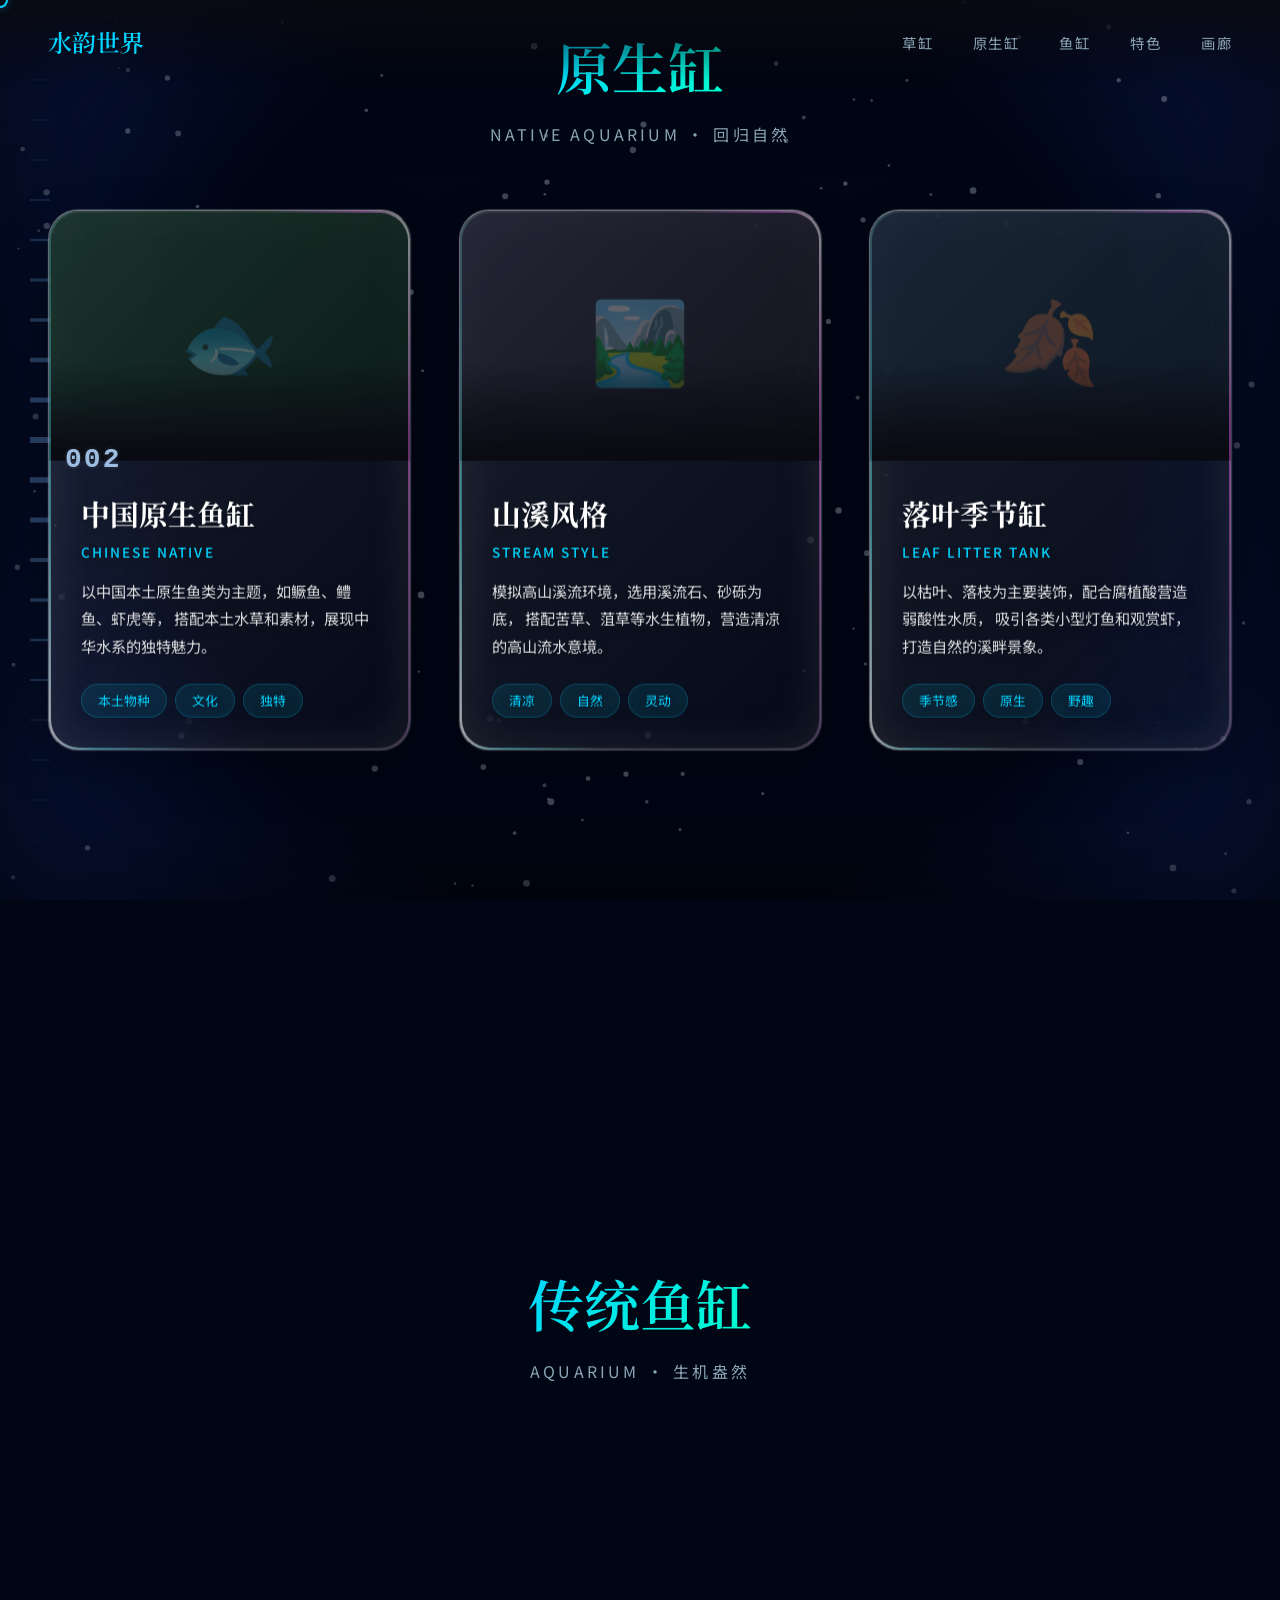
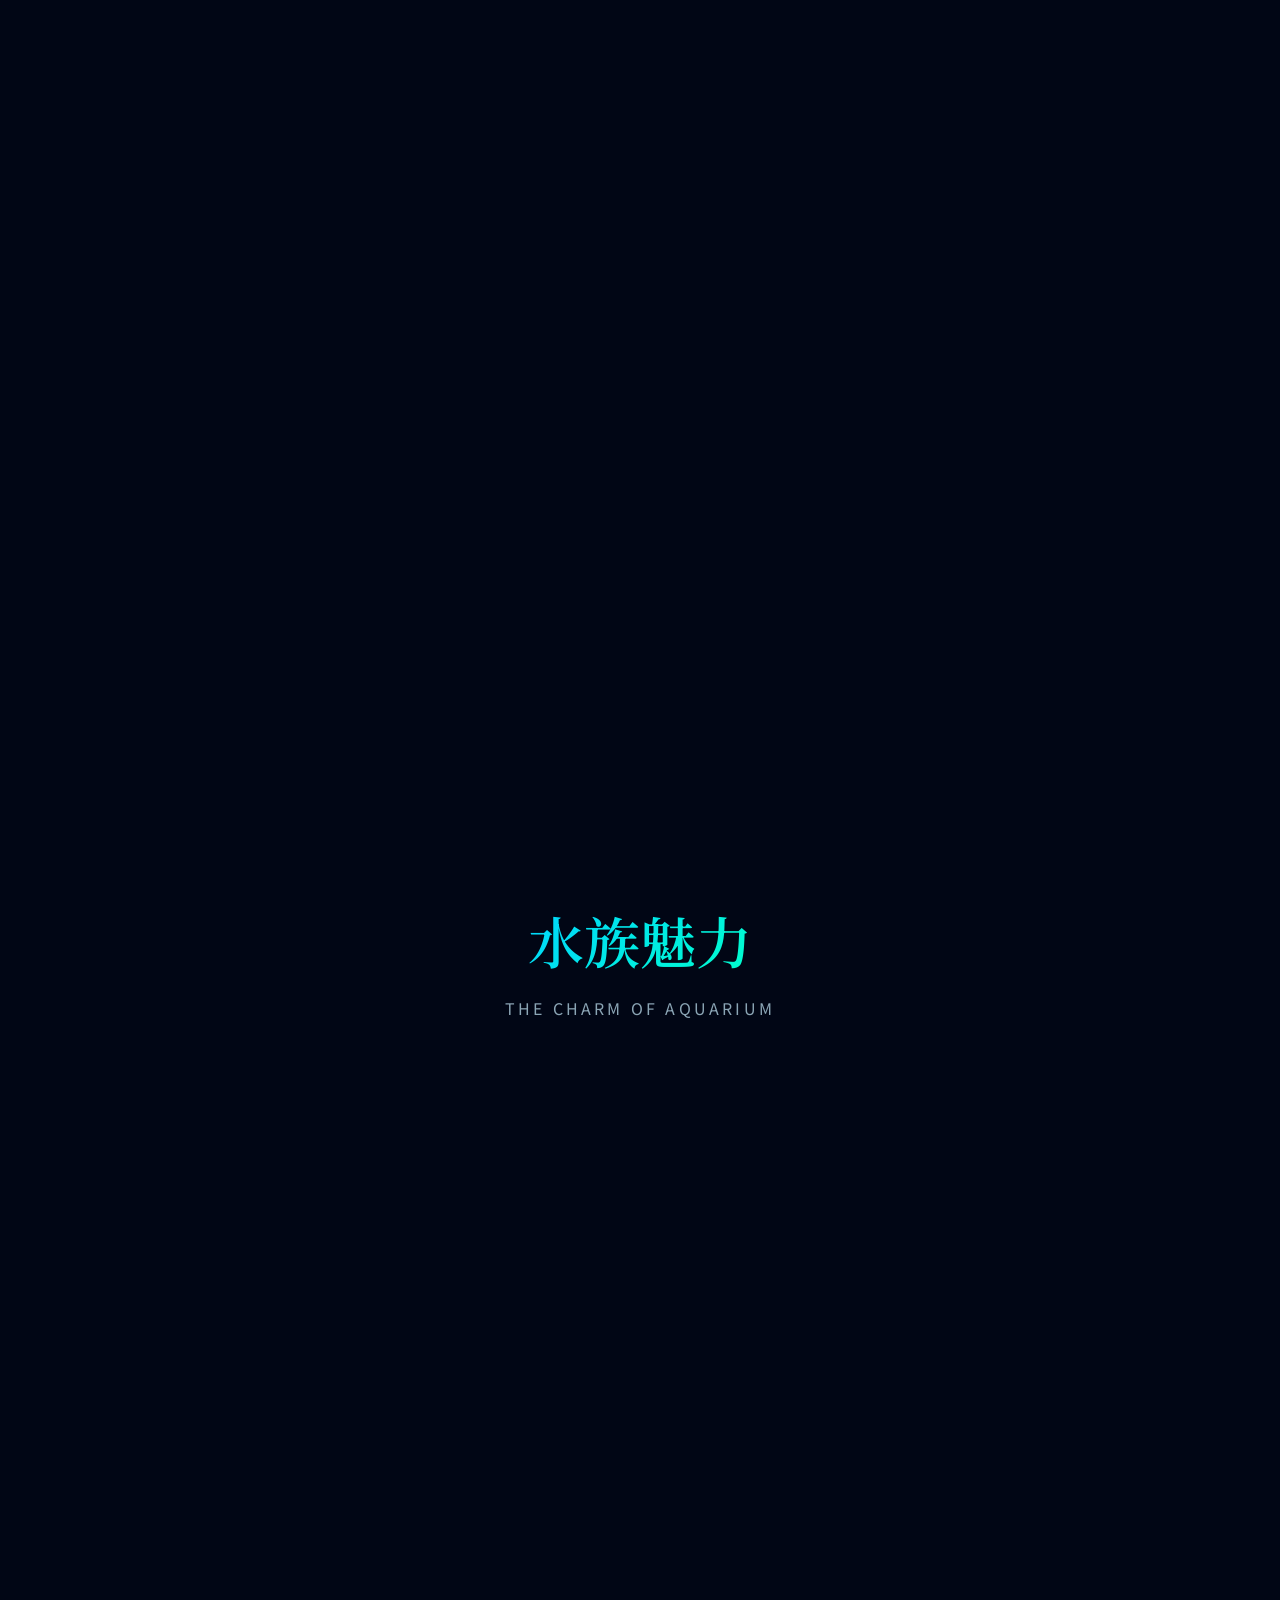
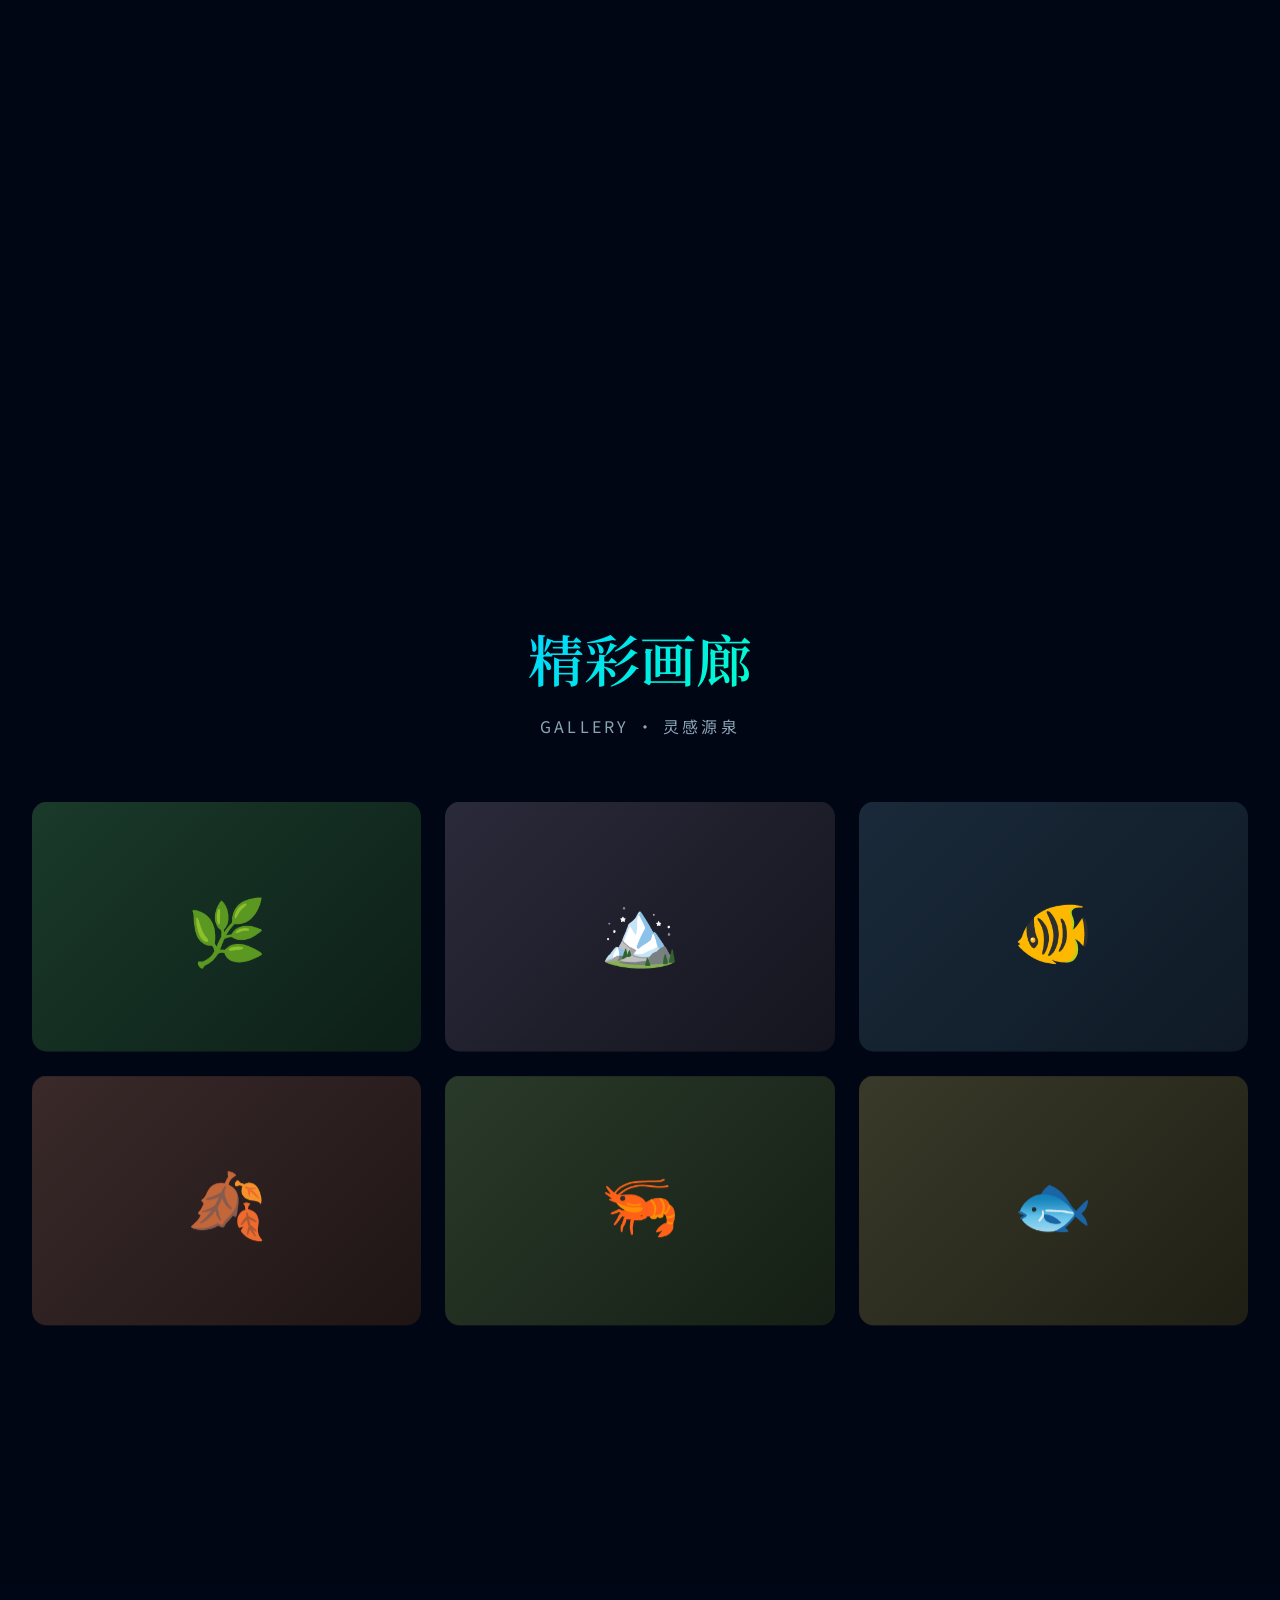
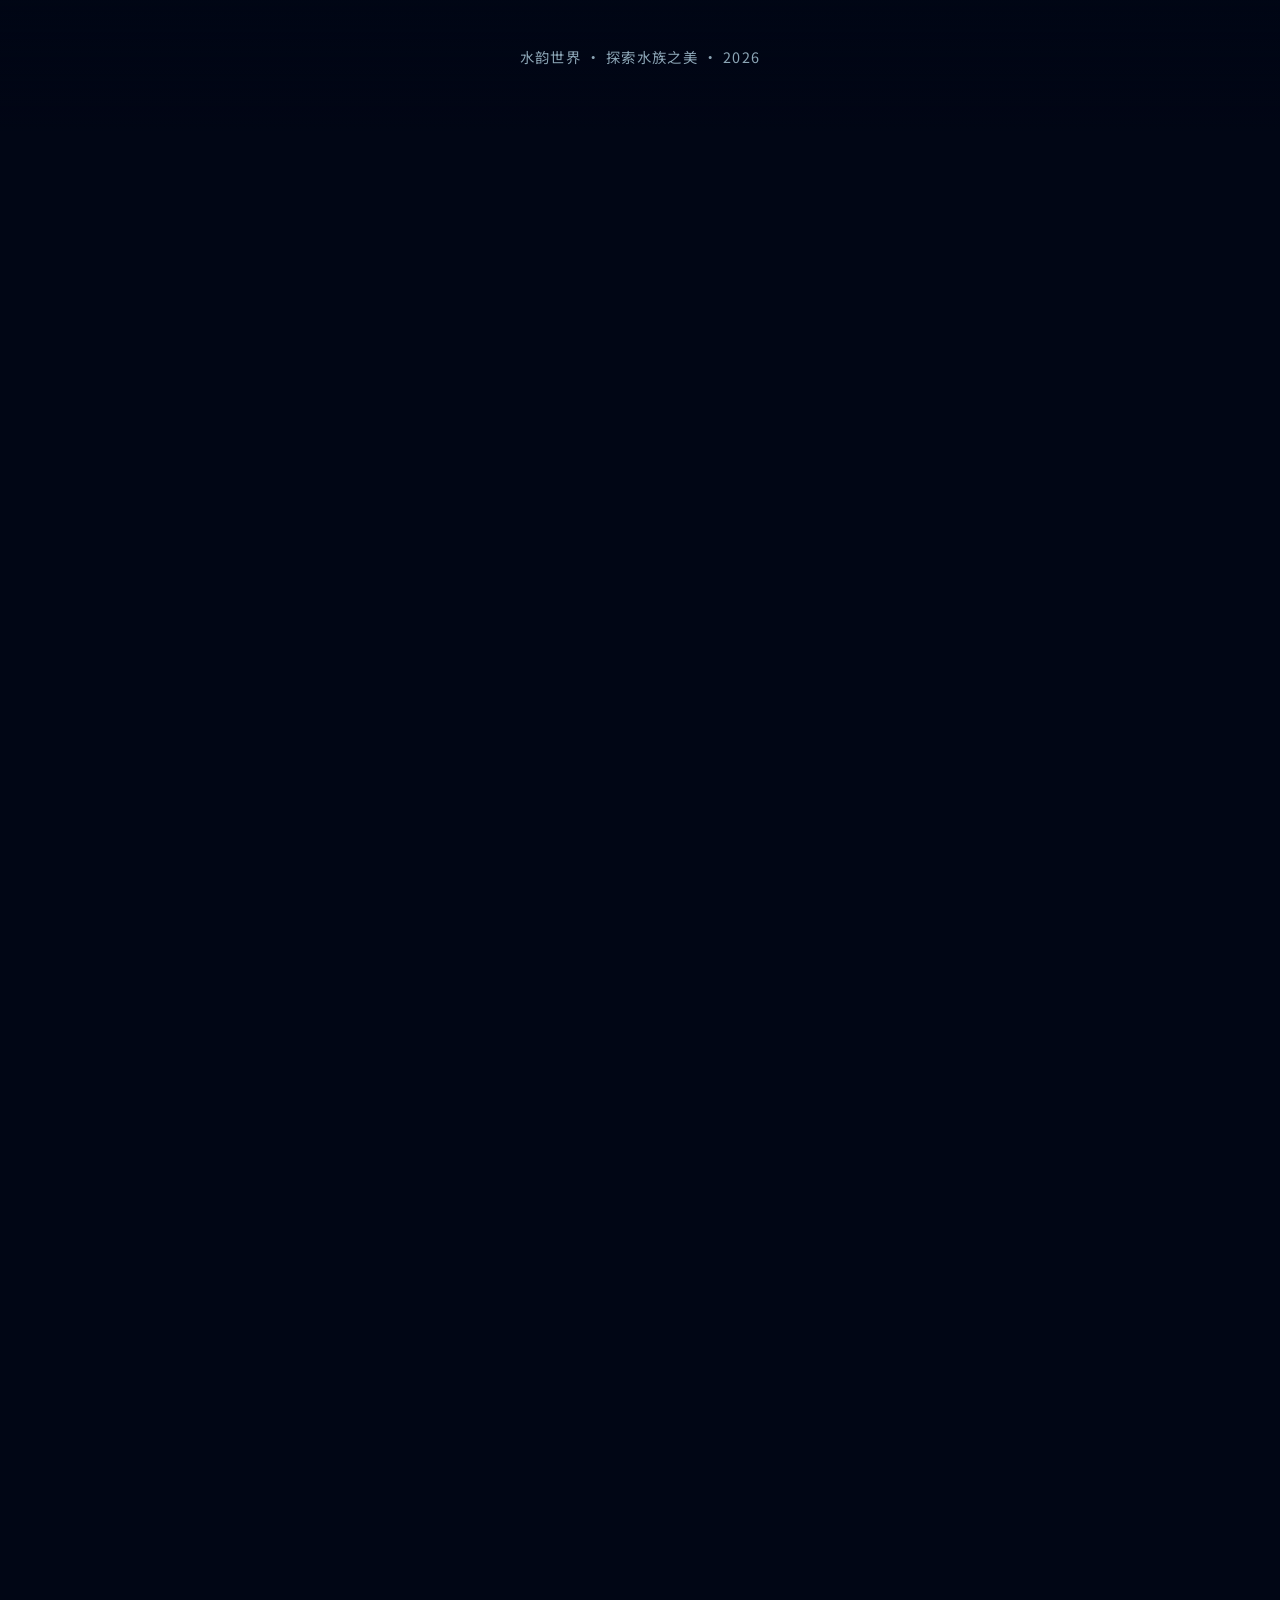
==== commit 9903bd09: "Add files via upload" ====
--- a/index.html
+++ b/index.html
@@ -25,7 +25,7 @@
         }
 
         html {
-            scroll-behavior: smooth;
+            /* Removed scroll-behavior: smooth to avoid conflict with custom viscous damping */
         }
 
         body {
@@ -58,13 +58,24 @@
             border-radius: 50%;
             pointer-events: none;
             z-index: 10000;
-            transition: transform 0.08s ease, background 0.15s ease;
-            mix-blend-mode: difference;
+            transition: transform 0.08s ease, background 0.15s ease, box-shadow 0.2s ease;
+            mix-blend-mode: normal; /* Changed to normal for better glow visibility */
+            background: transparent;
+            box-shadow: 0 0 10px rgba(0, 212, 255, 0.3);
         }
 
         #cursor.hover {
-            transform: scale(1.6);
-            background: rgba(0, 212, 255, 0.25);
+            transform: scale(1.8);
+            background: rgba(255, 255, 255, 0.1);
+            /* Backdrop invert effect */
+            backdrop-filter: invert(1) brightness(1.2);
+            -webkit-backdrop-filter: invert(1) brightness(1.2);
+            /* Inner glow + Enhanced outer glow */
+            box-shadow: 
+                inset 0 0 8px rgba(0, 255, 204, 0.8),
+                0 0 20px rgba(0, 212, 255, 0.6),
+                0 0 40px rgba(0, 212, 255, 0.2);
+            border-color: var(--accent);
         }
 
         #bg-canvas {
@@ -140,20 +151,29 @@
             font-family: 'Courier New', monospace;
             font-size: 28px;
             font-weight: bold;
-            color: rgba(140, 180, 200, 0.35);
-            text-shadow: 0 0 5px rgba(0, 212, 255, 0.2);
+            color: #9cbce0; /* Updated: Dark background text color */
+            text-shadow: 0 0 5px rgba(156, 188, 224, 0.2);
             letter-spacing: 2px;
             min-width: 50px;
             text-align: right;
             line-height: 1;
             padding-top: 20px;
-            transition: color 0.3s, text-shadow 0.3s, opacity 0.3s;
+            transition: color 0.8s cubic-bezier(0.4, 0, 0.2, 1), 
+                        text-shadow 0.8s cubic-bezier(0.4, 0, 0.2, 1), 
+                        opacity 0.3s, transform 0.3s;
             user-select: none;
         }
 
+        #wheel-number.light-bg {
+            color: #2c3d51 !important; /* Updated: Light background text color */
+            text-shadow: 0 0 5px rgba(44, 61, 81, 0.2) !important;
+        }
+
         #wheel-number:hover {
-            color: rgba(200, 240, 255, 0.8);
-            text-shadow: 0 0 12px rgba(0, 212, 255, 0.5);
+            color: var(--primary) !important;
+            text-shadow: 0 0 15px var(--primary), 0 0 30px rgba(0, 212, 255, 0.4) !important;
+            transform: scale(1.15) translateX(5px);
+            filter: brightness(1.2);
         }
 
         .digit-roll {
@@ -250,6 +270,19 @@
         .content {
             position: relative;
             z-index: 10;
+            width: 100%;
+        }
+
+        /* Viscous Scrolling Classes */
+        body.viscous-enabled {
+            overflow-x: hidden;
+        }
+
+        body.viscous-enabled .content {
+            position: fixed;
+            top: 0;
+            left: 0;
+            will-change: transform;
         }
 
         /* Hero Section */
@@ -260,7 +293,7 @@
             justify-content: center;
             align-items: center;
             text-align: center;
-            padding: 2rem;
+            padding: 8rem 2rem;
             position: relative;
         }
 
@@ -419,11 +452,81 @@
         /* Sections */
         section {
             min-height: 100vh;
-            padding: 6rem 2rem;
+            padding: 16rem 2rem; /* Increased vertical padding by another 10% (14.5rem -> 16rem) */
             display: flex;
             flex-direction: column;
             justify-content: center;
             align-items: center;
+            position: relative; /* Added for background elements */
+        }
+
+        /* Aquascape Background Image */
+        .aquascape-bg, .native-bg, .aquarium-bg {
+            position: absolute;
+            top: 0;
+            left: 0;
+            width: 100%;
+            height: 100%;
+            background-repeat: no-repeat;
+            background-position: center right;
+            background-size: cover;
+            z-index: 0;
+            opacity: 0;
+            pointer-events: none;
+            /* Slowed down fade-in animation (0.7x speed) */
+            transition: opacity 7.2s cubic-bezier(0.16, 1, 0.3, 1);
+            
+            /* Vertical transparency mask (45% top and bottom fade for smoother transition) */
+            -webkit-mask-image: linear-gradient(to bottom, 
+                transparent 0%, 
+                black 45%, 
+                black 55%, 
+                transparent 100%);
+            mask-image: linear-gradient(to bottom, 
+                transparent 0%, 
+                black 45%, 
+                black 55%, 
+                transparent 100%);
+        }
+
+        .aquascape-bg {
+            background-image: url('https://img.remit.ee/api/file/BQACAgUAAyEGAASHRsPbAAEU65pqHqMxLXThllE1QNA4UtWCYD_ENwACwygAAtox8VQbOAPF2XuBcjsE.png');
+            transform: translateY(15%); /* Move background down by another 5% (Total 15%) */
+        }
+
+        .native-bg {
+            background-image: url('https://img.remit.ee/api/file/BQACAgUAAyEGAASHRsPbAAEU651qHqM7Eew0nIv57m3-QGP35apLGgACxigAAtox8VSz6EonEtwz8zsE.png');
+            background-position: center; /* Better centering for this image */
+        }
+
+        .aquarium-bg {
+            background-image: url('https://img.remit.ee/api/file/BQACAgUAAyEGAASHRsPbAAEU655qHqNInQOIrDWhoYpYXfOhrMWXFgACxygAAtox8VTg70am4h55UTsE.png');
+            background-position: center;
+            transform: translateY(10%); /* Move background down by 10% */
+        }
+
+        /* Fallback Animation for low performance or no WebGL */
+        .aquascape-bg.fallback-active {
+            animation: waveFallback 8s ease-in-out infinite;
+        }
+
+        @keyframes waveFallback {
+             0%, 100% { transform: scale(1.05) skewX(0deg) translateY(0); }
+             50% { transform: scale(1.05) skewX(4deg) translateY(5px); }
+         }
+
+        .aquascape-bg.visible, .native-bg.visible {
+            opacity: 0.9;
+        }
+
+        .aquarium-bg.visible {
+            opacity: 1; /* Decreased transparency (100% opaque) to make it more obvious */
+        }
+
+        /* Ensure section content is above background */
+        #aquascape > *:not(.aquascape-bg), #native > *:not(.native-bg), #aquarium > *:not(.aquarium-bg) {
+            position: relative;
+            z-index: 1;
         }
 
         .section-title {
@@ -454,45 +557,118 @@
             max-width: 1400px;
             width: 100%;
             padding: 0 1rem;
+            perspective: 1500px; /* Added for 3D tilt */
         }
 
         .tank-card {
             position: relative;
-            background: linear-gradient(145deg, rgba(20, 25, 35, 0.8), rgba(10, 15, 25, 0.9));
-            border-radius: 20px;
+            /* White Frosted Glass Base - More transparent & pure */
+            background: linear-gradient(135deg, rgba(255, 255, 255, 0.1) 0%, rgba(255, 255, 255, 0.02) 100%);
+            backdrop-filter: blur(25px) saturate(105%);
+            -webkit-backdrop-filter: blur(25px) saturate(105%);
+            border-radius: 30px;
             overflow: hidden;
-            border: 1px solid rgba(0, 212, 255, 0.1);
-            transition: all 0.5s cubic-bezier(0.23, 1, 0.32, 1);
+            
+            /* High-End Glass Thickness: Multi-stage border */
+            border: 1px solid rgba(255, 255, 255, 0.15);
+            border-top: 1.5px solid rgba(255, 255, 255, 0.5);
+            border-left: 1.5px solid rgba(255, 255, 255, 0.35);
+            
+            /* Refined Thickness & Lighter Shadows for White Glass */
+            box-shadow: 
+                /* Physical edge thickness simulation */
+                inset 0 0 0 2px rgba(255, 255, 255, 0.05),
+                inset 0 0 0 1px rgba(255, 255, 255, 0.1),
+                /* Internal white glow (Frosted effect) */
+                inset 0 0 50px rgba(255, 255, 255, 0.1),
+                /* Soft depth occlusion */
+                inset -15px -15px 40px rgba(0, 0, 0, 0.05),
+                /* External soft drop shadows */
+                0 20px 50px rgba(0, 0, 0, 0.25),
+                0 0 0 0.5px rgba(255, 255, 255, 0.1);
+            
+            /* Separate transitions for smooth entry vs fast interaction (Viscous feel) */
+            transition: 
+                opacity 1.4s cubic-bezier(0.2, 0.8, 0.2, 1),
+                transform 0.8s cubic-bezier(0.1, 0.5, 0.2, 1), 
+                box-shadow 0.4s ease,
+                filter 0.4s ease;
+            
             opacity: 0;
-            transform: translateY(50px);
+            transform: translateY(60px);
+            z-index: 2;
+            transform-style: preserve-3d;
+            animation: cardFloat 6s ease-in-out infinite;
+            will-change: transform, box-shadow;
+        }
+
+        @keyframes cardFloat {
+            0%, 100% { transform: translateY(0) rotateX(var(--rx, 0deg)) rotateY(var(--ry, 0deg)); }
+            50% { transform: translateY(-15px) rotateX(var(--rx, 0deg)) rotateY(var(--ry, 0deg)); }
         }
 
         .tank-card.visible {
             opacity: 1;
             transform: translateY(0);
-        }
-
-        .tank-card:hover {
-            transform: translateY(-10px) scale(1.02);
-            border-color: rgba(0, 212, 255, 0.4);
-            box-shadow: 0 30px 60px rgba(0, 0, 0, 0.5),
-                        0 0 60px rgba(0, 212, 255, 0.1);
-        }
-
-        .tank-card::before {
+            animation: none; 
+        }
+        
+        .tank-card.active-float {
+            animation: cardFloat 6s ease-in-out infinite;
+        }
+
+        /* Physical Side Glass Effect (Refraction Layer) */
+        .tank-card::after {
             content: '';
             position: absolute;
-            top: 0;
-            left: 0;
-            right: 0;
-            height: 3px;
-            background: linear-gradient(90deg, transparent, var(--primary), var(--accent), transparent);
-            opacity: 0;
-            transition: opacity 0.3s ease;
-        }
-
-        .tank-card:hover::before {
-            opacity: 1;
+            inset: -2px; /* Expand to show the "side" thickness */
+            border-radius: 32px;
+            padding: 4px; /* Thickness of the glass slab side */
+            background: linear-gradient(
+                var(--refract-angle, 135deg), 
+                rgba(255, 255, 255, 1) 0%, 
+                rgba(130, 220, 255, 0.7) 10%, 
+                rgba(255, 255, 255, 0.1) 30%, 
+                rgba(255, 255, 255, 0.05) 50%, 
+                rgba(255, 255, 255, 0.1) 70%, 
+                rgba(255, 130, 220, 0.7) 90%, 
+                rgba(255, 255, 255, 0.8) 100%
+            );
+            -webkit-mask: linear-gradient(#fff 0 0) content-box, linear-gradient(#fff 0 0);
+            mask: linear-gradient(#fff 0 0) content-box, linear-gradient(#fff 0 0);
+            -webkit-mask-composite: xor;
+            mask-composite: exclude;
+            pointer-events: none;
+            z-index: 4;
+            transition: opacity 0.4s ease, background 0.5s ease;
+            filter: saturate(1.5) contrast(1.2) blur(0.4px);
+            opacity: var(--refract-opacity, 0.5);
+            /* Simulate 3D depth of the side edge */
+            transform: translateZ(-10px); 
+        }
+
+        .tank-card:hover {
+            box-shadow: 
+                inset 0 0 80px rgba(255, 255, 255, 0.3),
+                inset 0 0 0 2.5px rgba(255, 255, 255, 0.4),
+                0 40px 80px rgba(0, 0, 0, 0.3),
+                0 0 50px rgba(0, 212, 255, 0.2);
+            --refract-opacity: 1;
+            background: linear-gradient(135deg, rgba(255, 255, 255, 0.15) 0%, rgba(255, 255, 255, 0.05) 100%);
+        }
+
+        .tank-content {
+            padding: 2.5rem;
+            transform: translateZ(60px); /* Significant depth offset */
+            position: relative;
+            z-index: 5;
+            transition: transform 0.4s cubic-bezier(0.1, 0.8, 0.2, 1);
+            /* Slightly darken text shadows for readability on white glass */
+            text-shadow: 0 4px 10px rgba(0, 0, 0, 0.3);
+        }
+
+        .tank-card:hover .tank-content {
+            transform: translateZ(100px); /* Pop out even more on hover */
         }
 
         .tank-image {
@@ -502,6 +678,8 @@
             background-position: center;
             position: relative;
             overflow: hidden;
+            transform: translateZ(30px); /* Mid-layer depth */
+            border-radius: 20px 20px 0 0;
         }
 
         .tank-image::after {
@@ -515,15 +693,15 @@
         }
 
         .tank-card:nth-child(1) .tank-image {
-            background: linear-gradient(135deg, #1a3a2a 0%, #0d1f18 100%);
+            background: linear-gradient(135deg, rgba(26, 58, 42, 0.7) 0%, rgba(13, 31, 24, 0.8) 100%);
         }
 
         .tank-card:nth-child(2) .tank-image {
-            background: linear-gradient(135deg, #2a2a3a 0%, #15151f 100%);
+            background: linear-gradient(135deg, rgba(42, 42, 58, 0.7) 0%, rgba(21, 21, 31, 0.8) 100%);
         }
 
         .tank-card:nth-child(3) .tank-image {
-            background: linear-gradient(135deg, #1a2a3a 0%, #0f1a25 100%);
+            background: linear-gradient(135deg, rgba(26, 42, 58, 0.7) 0%, rgba(15, 26, 37, 0.8) 100%);
         }
 
         .tank-icon {
@@ -548,9 +726,10 @@
         .tank-title {
             font-family: 'Noto Serif SC', serif;
             font-size: 1.8rem;
-            font-weight: 600;
+            font-weight: 700;
             margin-bottom: 0.5rem;
-            color: var(--text-primary);
+            color: #ffffff;
+            text-shadow: 0 2px 4px rgba(0, 0, 0, 0.3);
         }
 
         .tank-title-en {
@@ -559,12 +738,14 @@
             letter-spacing: 0.15em;
             margin-bottom: 1rem;
             display: block;
+            font-weight: 500;
+            text-transform: uppercase;
         }
 
         .tank-desc {
             font-size: 0.95rem;
             line-height: 1.8;
-            color: var(--text-secondary);
+            color: rgba(255, 255, 255, 0.85);
             margin-bottom: 1.5rem;
         }
 
@@ -604,7 +785,7 @@
             background: linear-gradient(145deg, rgba(20, 25, 35, 0.6), rgba(10, 15, 25, 0.7));
             border-radius: 15px;
             border: 1px solid rgba(0, 212, 255, 0.1);
-            transition: all 0.4s ease;
+            transition: all 0.7s ease;
             opacity: 0;
             transform: scale(0.9);
         }
@@ -654,7 +835,7 @@
             height: 250px;
             border-radius: 15px;
             overflow: hidden;
-            transition: all 0.5s ease;
+            transition: all 0.7s ease;
         }
 
         .gallery-item:hover {
@@ -823,7 +1004,7 @@
             }
 
             section {
-                padding: 4rem 1rem;
+                padding: 8rem 1rem;
             }
 
             .section-title {
@@ -901,6 +1082,7 @@
         </section>
 
         <section id="aquascape">
+            <canvas id="aquascape-canvas" class="aquascape-bg"></canvas>
             <h2 class="section-title">草缸艺术</h2>
             <p class="section-subtitle">AQUASCAPE · 水中画卷</p>
             <div class="tank-container">
@@ -922,7 +1104,7 @@
                         </div>
                     </div>
                 </div>
-                <div class="tank-card" data-delay="100">
+                <div class="tank-card" data-delay="180">
                     <div class="tank-image">
                         <span class="tank-icon">🏔️</span>
                     </div>
@@ -940,7 +1122,7 @@
                         </div>
                     </div>
                 </div>
-                <div class="tank-card" data-delay="200">
+                <div class="tank-card" data-delay="360">
                     <div class="tank-image">
                         <span class="tank-icon">🌍</span>
                     </div>
@@ -962,6 +1144,7 @@
         </section>
 
         <section id="native">
+            <canvas id="native-particle-canvas" class="native-bg"></canvas>
             <h2 class="section-title">原生缸</h2>
             <p class="section-subtitle">NATIVE AQUARIUM · 回归自然</p>
             <div class="tank-container">
@@ -983,7 +1166,7 @@
                         </div>
                     </div>
                 </div>
-                <div class="tank-card" data-delay="100">
+                <div class="tank-card" data-delay="180">
                     <div class="tank-image">
                         <span class="tank-icon">🏞️</span>
                     </div>
@@ -1001,7 +1184,7 @@
                         </div>
                     </div>
                 </div>
-                <div class="tank-card" data-delay="200">
+                <div class="tank-card" data-delay="360">
                     <div class="tank-image">
                         <span class="tank-icon">🍂</span>
                     </div>
@@ -1023,6 +1206,7 @@
         </section>
 
         <section id="aquarium">
+            <div class="aquarium-bg"></div>
             <h2 class="section-title">传统鱼缸</h2>
             <p class="section-subtitle">AQUARIUM · 生机盎然</p>
             <div class="tank-container">
@@ -1044,7 +1228,7 @@
                         </div>
                     </div>
                 </div>
-                <div class="tank-card" data-delay="100">
+                <div class="tank-card" data-delay="180">
                     <div class="tank-image">
                         <span class="tank-icon">🦈</span>
                     </div>
@@ -1062,7 +1246,7 @@
                         </div>
                     </div>
                 </div>
-                <div class="tank-card" data-delay="200">
+                <div class="tank-card" data-delay="360">
                     <div class="tank-image">
                         <span class="tank-icon">🦐</span>
                     </div>
@@ -1217,7 +1401,7 @@
             animateCursor();
 
             // Cursor hover effect
-            const interactiveElements = document.querySelectorAll('a, button, .tank-card, .gallery-item, .feature-item');
+            const interactiveElements = document.querySelectorAll('a, button, .tank-card, .gallery-item, .feature-item, #wheel-number');
             interactiveElements.forEach(el => {
                 el.addEventListener('mouseenter', () => cursor.classList.add('hover'));
                 el.addEventListener('mouseleave', () => cursor.classList.remove('hover'));
@@ -1395,6 +1579,65 @@
             }
         ];
 
+        const CONSTELLATION_BGS = {
+            "Aries": {
+                img: new Image(),
+                src: 'https://img.remit.ee/api/file/BQACAgUAAyEGAASHRsPbAAEU6m9qHphraJHSL5jJzl15puSKxK5Z9gACdCcAAtox8VRHGbQo2000fzsE.png'
+            },
+            "Taurus": {
+                img: new Image(),
+                src: 'https://img.remit.ee/api/file/BQACAgUAAyEGAASHRsPbAAEU6hhqHpW0u52FS-CgI9f8SIzhUNNCJAACHCcAAtox8VR1jE9WN2Z0QTsE.png'
+            },
+            "Gemini": {
+                img: new Image(),
+                src: 'https://img.remit.ee/api/file/BQACAgUAAyEGAASHRsPbAAEU6ktqHpca0maHhlYV9SaVFCEccC_WOQACUCcAAtox8VSPtsbsjvAQvzsE.png'
+            },
+            "Cancer": {
+                img: new Image(),
+                src: 'https://img.remit.ee/api/file/BQACAgUAAyEGAASHRsPbAAEU6l9qHpes_3Ja9Oe466RbyJfzyXgzIAACZCcAAtox8VRAm5Iyro6VTjsE.png'
+            },
+            "Leo": {
+                img: new Image(),
+                src: 'https://img.remit.ee/api/file/BQACAgUAAyEGAASHRsPbAAEU6sJqHpsSO0gZjBmXitHGjfnVCD5dAwACzScAAtox8VSR6ZWCrgx0VzsE.png'
+            },
+            "Libra": {
+                img: new Image(),
+                src: 'https://img.remit.ee/api/file/BQACAgUAAyEGAASHRsPbAAEU6sZqHpsdIcznOy2adppM1ZpCqLM2OAAC0ScAAtox8VRM_BKdPStmFzsE.png'
+            },
+            "Virgo": {
+                img: new Image(),
+                src: 'https://img.remit.ee/api/file/BQACAgUAAyEGAASHRsPbAAEU6upqHpwMAAGekXf_DYHGfEobtbezJ_sAAvcnAALaMfFUQPOBb2vzq9U7BA.png'
+            },
+            "Scorpio": {
+                img: new Image(),
+                src: 'https://img.remit.ee/api/file/BQACAgUAAyEGAASHRsPbAAEU6utqHpwYRvyK31xy2P4nzBrOxnA8VwAC-CcAAtox8VRyH_GhDkw6MTsE.png'
+            },
+            "Sagittarius": {
+                img: new Image(),
+                src: 'https://img.remit.ee/api/file/BQACAgUAAyEGAASHRsPbAAEU6wZqHp08EC233t8AARBN-X1EquiBTYQAAhooAALaMfFU7N3CkRtLVBo7BA.png'
+            },
+            "Capricorn": {
+                img: new Image(),
+                src: 'https://img.remit.ee/api/file/BQACAgUAAyEGAASHRsPbAAEU6zNqHp620bSAxkhvbjNyy9AQOR2cEAACSSgAAtox8VTF43jkcqiMCDsE.png'
+            },
+            "Aquarius": {
+                img: new Image(),
+                src: 'https://img.remit.ee/api/file/BQACAgUAAyEGAASHRsPbAAEU6zhqHp7HbhmT-HfdKCj8zDc7OCgbcgACTigAAtox8VQKemIdCxFXvzsE.png'
+            },
+            "Pisces": {
+                img: new Image(),
+                src: 'https://img.remit.ee/api/file/BQACAgUAAyEGAASHRsPbAAEU6zdqHp7BK4-CmRTMej-795FKipbn6QACTSgAAtox8VTO3rlKxlGx8DsE.png'
+            }
+        };
+
+        // Preload images
+        for (const key in CONSTELLATION_BGS) {
+            CONSTELLATION_BGS[key].img.src = CONSTELLATION_BGS[key].src;
+        }
+
+        let constellationBgBaseOpacity = 0.23;
+        let targetConstellationBgBaseOpacity = 0.23;
+
         class ConstellationManager {
             constructor() {
                 this.currentIndex = -1;
@@ -1416,6 +1659,14 @@
             }
 
             update(time) {
+                // Smoothly transition the background base opacity
+                const diff = targetConstellationBgBaseOpacity - constellationBgBaseOpacity;
+                if (Math.abs(diff) > 0.001) {
+                    constellationBgBaseOpacity += diff * 0.02; // Slow transition
+                } else {
+                    constellationBgBaseOpacity = targetConstellationBgBaseOpacity;
+                }
+
                 if (this.currentConstellation) {
                     this.currentConstellation.update(time);
                 }
@@ -1453,7 +1704,7 @@
                     y: p[1] * constellationCanvas.height,
                     flashOffset: Math.random() * Math.PI * 2,
                     flashSpeed: 2 + Math.random() * 2, // Speed of twinkling
-                    sizeBase: 2.25 + Math.random() * 2.25 // Random base size (increased by 50%)
+                    sizeBase: 2.8 + Math.random() * 2.8 // Reduced base size for a more delicate look
                 }));
                 this.lineProgress = 0;
                 this.isFadingOut = false;
@@ -1515,6 +1766,32 @@
                 const lines = this.data.lines;
                 const time = performance.now() * 0.001;
 
+                // Draw special background if exists
+                const bgData = CONSTELLATION_BGS[this.data.name];
+                if (bgData && bgData.img.complete) {
+                    ctx.save();
+                    ctx.globalAlpha = this.opacity * constellationBgBaseOpacity;
+                    
+                    const img = bgData.img;
+                    const imgAspect = img.width / img.height;
+                    const canvasAspect = constellationCanvas.width / constellationCanvas.height;
+                    
+                    let drawW, drawH;
+                    if (canvasAspect > imgAspect) {
+                        drawH = constellationCanvas.height * 0.8;
+                        drawW = drawH * imgAspect;
+                    } else {
+                        drawW = constellationCanvas.width * 0.8;
+                        drawH = drawW / imgAspect;
+                    }
+                    
+                    const drawX = (constellationCanvas.width - drawW) / 2;
+                    const drawY = (constellationCanvas.height - drawH) / 2;
+                    
+                    ctx.drawImage(img, drawX, drawY, drawW, drawH);
+                    ctx.restore();
+                }
+
                 // Draw lines
                 const totalLines = lines.length;
                 const linesToShow = totalLines * this.lineProgress;
@@ -1577,10 +1854,10 @@
                     const color = `rgba(${Math.floor(89 + (255-89)*intensity)}, ${Math.floor(187 + (255-187)*intensity)}, ${Math.floor(226 + (255-226)*intensity)}, ${pointOpacity})`;
 
                     // Glow for points
-                    const glowRadius = currentSize * 4;
+                    const glowRadius = currentSize * 4.8;
                     const gradient = ctx.createRadialGradient(p.x, p.y, 0, p.x, p.y, glowRadius);
-                    gradient.addColorStop(0, `rgba(255, 255, 255, ${pointOpacity * 0.5})`);
-                    gradient.addColorStop(0.3, `rgba(89, 187, 226, ${pointOpacity * 0.3})`);
+                    gradient.addColorStop(0, `rgba(255, 255, 255, ${pointOpacity * 0.52})`);
+                    gradient.addColorStop(0.3, `rgba(89, 187, 226, ${pointOpacity * 0.32})`);
                     gradient.addColorStop(1, 'transparent');
                     
                     ctx.fillStyle = gradient;
@@ -1590,7 +1867,12 @@
 
                     ctx.fillStyle = color;
                     ctx.beginPath();
-                    ctx.arc(p.x, p.y, currentSize, 0, Math.PI * 2);
+                    const s = currentSize * 1.8;
+                    ctx.moveTo(p.x, p.y - s);
+                    ctx.quadraticCurveTo(p.x, p.y, p.x + s, p.y);
+                    ctx.quadraticCurveTo(p.x, p.y, p.x, p.y + s);
+                    ctx.quadraticCurveTo(p.x, p.y, p.x - s, p.y);
+                    ctx.quadraticCurveTo(p.x, p.y, p.x, p.y - s);
                     ctx.fill();
                 });
             }
@@ -1815,6 +2097,7 @@
         let targetWheelProgress = 0;
         let explosionCount = 0;
         let isResetting = false;
+        let colorThemeProgress = 0; // 0: Dark (#9cbce0), 1: Light (#2c3d51)
         const markSpacing = 40;
         
         function getMarkCount() {
@@ -1866,6 +2149,16 @@
             const canvasHeight = wheelCanvas.height;
             const centerY = canvasHeight / 2;
 
+            // Check if we are over a light background section (like aquascape with white image)
+            const isLightBg = document.querySelector('#aquascape.visible') !== null;
+            if (isLightBg) {
+                wheelNumber.classList.add('light-bg');
+                colorThemeProgress += (1 - colorThemeProgress) * 0.05; // Smooth transition to Light
+            } else {
+                wheelNumber.classList.remove('light-bg');
+                colorThemeProgress += (0 - colorThemeProgress) * 0.05; // Smooth transition to Dark
+            }
+
             wheelCtx.lineCap = 'round';
 
             const startIndex = Math.floor(wheelProgress);
@@ -1894,12 +2187,15 @@
                 let lineWidth = 6 - distFromCenter * 8;
                 lineWidth = Math.max(1, lineWidth);
 
-                // Lerp colors based on milestoneIntensity
-                let baseHue = 200 + (10 * milestoneIntensity);
-                let baseSaturation = 30 + (70 * milestoneIntensity);
-                let baseLightness = 40 + (40 * milestoneIntensity);
-
-                wheelCtx.strokeStyle = `hsla(${baseHue}, ${baseSaturation}%, ${baseLightness}%, ${alpha * 0.4})`;
+                // Lerp colors based on colorThemeProgress and milestoneIntensity
+                // Dark HSL: 212, 52%, 75%
+                // Light HSL: 212, 30%, 25%
+                
+                let hue = 212 + (10 * milestoneIntensity * (1 - colorThemeProgress)); // Milestone effect only prominent on dark bg
+                let saturation = (52 * (1 - colorThemeProgress)) + (30 * colorThemeProgress) + (40 * milestoneIntensity * (1 - colorThemeProgress));
+                let lightness = (75 * (1 - colorThemeProgress)) + (25 * colorThemeProgress) + (20 * milestoneIntensity * (1 - colorThemeProgress));
+
+                wheelCtx.strokeStyle = `hsla(${hue}, ${saturation}%, ${lightness}%, ${alpha * 0.4})`;
                 wheelCtx.lineWidth = lineWidth;
                 wheelCtx.beginPath();
                 wheelCtx.moveTo(centerX - lineLength / 2, yOffset);
@@ -2245,11 +2541,14 @@
                     setTimeout(() => {
                         entry.target.classList.add('visible');
                     }, delay);
+                } else if (entry.target.id === 'aquascape') {
+                    // Remove visible class when leaving the light section so color reverts
+                    entry.target.classList.remove('visible');
                 }
             });
         }, observerOptions);
 
-        document.querySelectorAll('.tank-card, .feature-item').forEach(el => {
+        document.querySelectorAll('.tank-card, .feature-item, .aquascape-bg, .native-bg, .aquarium-bg, #aquascape').forEach(el => {
             observer.observe(el);
         });
 
@@ -2260,10 +2559,344 @@
                 const targetId = link.getAttribute('href');
                 const targetSection = document.querySelector(targetId);
                 if (targetSection) {
-                    targetSection.scrollIntoView({ behavior: 'smooth' });
+                    const scrollBehavior = isTouchDevice ? 'smooth' : 'auto';
+                    targetSection.scrollIntoView({ behavior: scrollBehavior });
                 }
             });
         });
+
+        // --- Tank Card 3D Tilt & Glass Effects ---
+        document.querySelectorAll('.tank-card').forEach(card => {
+            card.addEventListener('mousemove', e => {
+                const rect = card.getBoundingClientRect();
+                const x = e.clientX - rect.left;
+                const y = e.clientY - rect.top;
+                
+                // Calculate tilt angles (max 4.8 degrees - reduced by 40% for smoother feel)
+                const rotateX = ((y / rect.height) - 0.5) * -4.8;
+                const rotateY = ((x / rect.width) - 0.5) * 4.8;
+                
+                card.style.transform = `perspective(1500px) rotateX(${rotateX}deg) rotateY(${rotateY}deg) scale3d(1.009, 1.009, 1.009)`;
+                
+                // Dynamic refraction angle based on mouse position (follows light source)
+                const angle = Math.atan2(y - rect.height / 2, x - rect.width / 2) * (180 / Math.PI) + 90;
+                card.style.setProperty('--refract-angle', `${angle}deg`);
+                
+                // Enhanced dynamic effects based on tilt
+                const tiltIntensity = (Math.abs(rotateX) + Math.abs(rotateY)) / 9.6; // 0 to 1 based on new max
+                const refractOpacity = 0.5 + (tiltIntensity * 0.4);
+                card.style.setProperty('--refract-opacity', refractOpacity);
+                
+                const brightness = 1 + (tiltIntensity * 0.1);
+                const saturate = 1.05 + (tiltIntensity * 0.2);
+                card.style.filter = `saturate(${saturate}) brightness(${brightness})`;
+            });
+            
+            card.addEventListener('mouseleave', () => {
+                // Smoothly reset all properties with viscous timing (even slower reset)
+                card.style.transition = 'transform 1.2s cubic-bezier(0.2, 0.8, 0.2, 1), box-shadow 0.4s ease';
+                card.style.transform = `perspective(1500px) rotateX(0deg) rotateY(0deg) scale3d(1, 1, 1)`;
+                card.style.setProperty('--refract-angle', `135deg`);
+                
+                // Reset transition for smooth interaction on next entry
+                setTimeout(() => {
+                    card.style.transition = 'transform 0.8s cubic-bezier(0.1, 0.5, 0.2, 1), box-shadow 0.4s ease, opacity 0.8s ease';
+                }, 1200);
+            });
+        });
+
+        // Dynamic scroll-based refraction for glass cards
+        window.addEventListener('scroll', () => {
+            const cards = document.querySelectorAll('.tank-card.visible');
+            const vh = window.innerHeight;
+            
+            cards.forEach(card => {
+                const rect = card.getBoundingClientRect();
+                // Calculate how far the card is through the viewport (0 to 1)
+                const cardCenter = rect.top + rect.height / 2;
+                const scrollProgress = Math.max(0, Math.min(1, cardCenter / vh));
+                
+                // Map progress to an angle range (e.g., 45deg to 225deg)
+                const scrollAngle = 45 + (scrollProgress * 180);
+                
+                // Only apply scroll-based angle if not currently hovering (mouse interaction takes priority)
+                if (!card.matches(':hover')) {
+                    card.style.setProperty('--refract-angle', `${scrollAngle}deg`);
+                    
+                    // Slightly vary opacity based on position for a "glint" effect
+                    const glintIntensity = Math.sin(scrollProgress * Math.PI); // Strongest in the middle of screen
+                    card.style.setProperty('--refract-opacity', 0.4 + (glintIntensity * 0.3));
+                }
+            });
+
+            // Update constellation background opacity based on current section
+            const sections = ['aquascape', 'native', 'aquarium'];
+            let inTargetSection = false;
+            
+            for (const id of sections) {
+                const section = document.getElementById(id);
+                if (section) {
+                    const rect = section.getBoundingClientRect();
+                    // If section is prominently in view (occupies the middle of the screen)
+                    if (rect.top < window.innerHeight * 0.6 && rect.bottom > window.innerHeight * 0.4) {
+                        inTargetSection = true;
+                        break;
+                    }
+                }
+            }
+            
+            targetConstellationBgBaseOpacity = inTargetSection ? 0.1 : 0.23;
+        }, { passive: true });
+
+        // --- 2D Canvas Dual-Wave Flow Distortion Effect for Aquascape Section ---
+        const initAquascapeWave = () => {
+            const canvas = document.getElementById('aquascape-canvas');
+            const ctx = canvas.getContext('2d', { alpha: true });
+            let time = 0;
+            let isVisible = false;
+            let textureLoaded = false;
+
+            // 动效配置参数
+            const config = { 
+                warpMax: 80,    // 最大扭曲幅度
+                flowSpeed: 0.02,// 整体流动速度 
+                waveDense1: 0.07,// 第一层波纹疏密 
+                waveDense2: 0.15,// 第二层波纹疏密
+                waveMove: 1.3   // 波浪横向推进速度 
+            };
+
+            const img = new Image();
+            img.crossOrigin = "anonymous";
+            img.src = 'https://img.remit.ee/api/file/BQACAgUAAyEGAASHRsPbAAEU65pqHqMxLXThllE1QNA4UtWCYD_ENwACwygAAtox8VQbOAPF2XuBcjsE.png';
+
+            img.onload = () => {
+                canvas.width = img.width;
+                canvas.height = img.height;
+                textureLoaded = true;
+                canvas.style.backgroundImage = 'none';
+                if (isVisible) requestAnimationFrame(render);
+            };
+
+            img.onerror = () => {
+                console.error("Failed to load background image for Flow Effect. Falling back to CSS.");
+                canvas.classList.add('fallback-active');
+            };
+
+            const render = () => {
+                if (!isVisible || !textureLoaded) return;
+
+                time += config.flowSpeed;
+
+                // 1. 绘制原图
+                ctx.drawImage(img, 0, 0);
+                const imgData = ctx.getImageData(0, 0, canvas.width, canvas.height);
+                const pixels = imgData.data;
+                
+                // 2. 创建新缓冲区
+                const newPixelData = new Uint8ClampedArray(pixels);
+                const w = canvas.width;
+                const h = canvas.height;
+                
+                // 3. 逐行处理像素，双层正弦叠加扭曲
+                for (let y = 0; y < h; y++) {
+                    const wave1 = Math.sin(y * config.waveDense1 + time * config.waveMove); 
+                    const wave2 = Math.sin(y * config.waveDense2 - time * config.waveMove * 0.8); 
+                    const totalOffset = (wave1 + wave2 * 0.4) * config.warpMax; 
+
+                    for (let x = 0; x < w; x++) {
+                        let srcX = x + totalOffset; 
+                        srcX = Math.max(0, Math.min(w - 1, srcX)); 
+                        
+                        const srcIdx = (Math.floor(y) * w + Math.floor(srcX)) * 4; 
+                        const destIdx = (y * w + x) * 4; 
+                        
+                        newPixelData[destIdx] = pixels[srcIdx];
+                        newPixelData[destIdx + 1] = pixels[srcIdx + 1];
+                        newPixelData[destIdx + 2] = pixels[srcIdx + 2];
+                        newPixelData[destIdx + 3] = pixels[srcIdx + 3];
+                    }
+                }
+
+                // 4. 更新画布
+                ctx.putImageData(new ImageData(newPixelData, w, h), 0, 0);
+                
+                requestAnimationFrame(render);
+            };
+
+            // Visibility observer to save CPU
+            const waveObserver = new IntersectionObserver((entries) => {
+                isVisible = entries[0].isIntersecting;
+                if (isVisible && textureLoaded) requestAnimationFrame(render);
+            }, { threshold: 0.1 });
+            waveObserver.observe(canvas);
+        };
+
+        // --- Gold Particle Effect for Native Section ---
+        const initNativeParticles = () => {
+            const canvas = document.getElementById('native-particle-canvas');
+            const ctx = canvas.getContext('2d');
+            let particles = [];
+            let isVisible = false;
+
+            class GoldParticle {
+                constructor() {
+                    this.reset();
+                }
+
+                reset() {
+                    this.x = Math.random() * canvas.width;
+                    // Concentrate more on the lower half where rocks are usually located
+                    this.y = (Math.random() * 0.7 + 0.3) * canvas.height;
+                    this.size = Math.random() * 2 + 1;
+                    this.targetSize = this.size * (Math.random() * 3 + 2);
+                    this.growth = Math.random() * 0.05 + 0.02;
+                    this.alpha = 0;
+                    this.targetAlpha = Math.random() * 0.6 + 0.2;
+                    this.fadeSpeed = Math.random() * 0.01 + 0.005;
+                    this.vx = (Math.random() - 0.5) * 0.5; // Slow drift
+                    this.vy = (Math.random() - 0.8) * 0.3; // Slight upward drift
+                    this.life = 0;
+                    this.maxLife = Math.random() * 200 + 100;
+                    this.blur = 0;
+                    this.isFadingOut = false;
+                    // Random color in gold spectrum with more variety
+                    // Hue: 40 (Orange-Gold) to 60 (Lemon-Yellow)
+                    // Lightness: 50% (Rich Gold) to 80% (Bright Shimmer)
+                    const goldHue = Math.random() * 20 + 40; 
+                    const lightness = Math.random() * 30 + 50;
+                    this.color = `hsla(${goldHue}, 100%, ${lightness}%, `;
+                    
+                    // Shadow color also follows the particle's hue for better integration
+                    this.glowColor = `hsla(${goldHue}, 100%, 50%, 0.8)`;
+                }
+
+                draw() {
+                    ctx.save();
+                    ctx.beginPath();
+                    ctx.globalAlpha = this.alpha;
+                    
+                    // Hexagon drawing logic
+                    const sides = 6;
+                    const radius = this.size;
+                    const angle = (Math.PI * 2) / sides;
+                    
+                    // Add glow/blur effect
+                    ctx.shadowBlur = this.size * 2 + this.blur;
+                    ctx.shadowColor = this.glowColor;
+                    
+                    for (let i = 0; i < sides; i++) {
+                        const x = this.x + radius * Math.cos(i * angle);
+                        const y = this.y + radius * Math.sin(i * angle);
+                        if (i === 0) ctx.moveTo(x, y);
+                        else ctx.lineTo(x, y);
+                    }
+                    
+                    ctx.closePath();
+                    ctx.fillStyle = this.color + '1)';
+                    ctx.fill();
+                    ctx.restore();
+                }
+
+                update() {
+                    this.life++;
+                    this.x += this.vx;
+                    this.y += this.vy;
+
+                    // Growth and Alpha logic
+                    if (!this.isFadingOut) {
+                        if (this.alpha < this.targetAlpha) {
+                            this.alpha += this.fadeSpeed;
+                        }
+                        if (this.size < this.targetSize) {
+                            this.size += this.growth;
+                            this.blur += 0.1; // Increase blur as it grows
+                        }
+                        if (this.life > this.maxLife) {
+                            this.isFadingOut = true;
+                        }
+                    } else {
+                        this.alpha -= this.fadeSpeed;
+                        if (this.alpha <= 0) {
+                            this.reset();
+                        }
+                    }
+                }
+            }
+
+            const createParticles = () => {
+                const count = 60; // Noticeable amount of gold dust
+                for (let i = 0; i < count; i++) {
+                    particles.push(new GoldParticle());
+                }
+            };
+
+            const animate = () => {
+                if (!isVisible) return;
+
+                // Adjust canvas size to match display size
+                if (canvas.width !== canvas.clientWidth || canvas.height !== canvas.clientHeight) {
+                    canvas.width = canvas.clientWidth;
+                    canvas.height = canvas.clientHeight;
+                }
+
+                ctx.clearRect(0, 0, canvas.width, canvas.height);
+
+                particles.forEach(p => {
+                    p.update();
+                    p.draw();
+                });
+
+                requestAnimationFrame(animate);
+            };
+
+            createParticles();
+
+            const particleObserver = new IntersectionObserver((entries) => {
+                isVisible = entries[0].isIntersecting;
+                if (isVisible) requestAnimationFrame(animate);
+            }, { threshold: 0.1 });
+            particleObserver.observe(canvas);
+        };
+
+        initAquascapeWave();
+        initNativeParticles();
+
+        // --- Viscous Smooth Scroll Effect ---
+        if (!isTouchDevice) {
+            const content = document.querySelector('.content');
+            let currentScroll = 0;
+            let targetScroll = 0;
+            const ease = 0.06; // Viscosity factor: lower = more viscous/heavy
+
+            document.body.classList.add('viscous-enabled');
+
+            function updateHeight() {
+                document.body.style.height = content.offsetHeight + 'px';
+            }
+            
+            window.addEventListener('resize', updateHeight);
+            updateHeight();
+
+            function animateScroll() {
+                targetScroll = window.scrollY;
+                
+                // Interpolate current scroll towards target with damping
+                currentScroll += (targetScroll - currentScroll) * ease;
+                
+                // Apply the transform to content
+                // Use rounding to avoid sub-pixel jitter
+                const roundedScroll = Math.round(currentScroll * 100) / 100;
+                content.style.transform = `translate3d(0, ${-roundedScroll}px, 0)`;
+                
+                requestAnimationFrame(animateScroll);
+            }
+            
+            // Initial call
+            requestAnimationFrame(animateScroll);
+            
+            // Force height update after a short delay to account for dynamic content/images
+            setTimeout(updateHeight, 1000);
+        }
 
         // Hide cursor on mobile
         if ('ontouchstart' in window) {
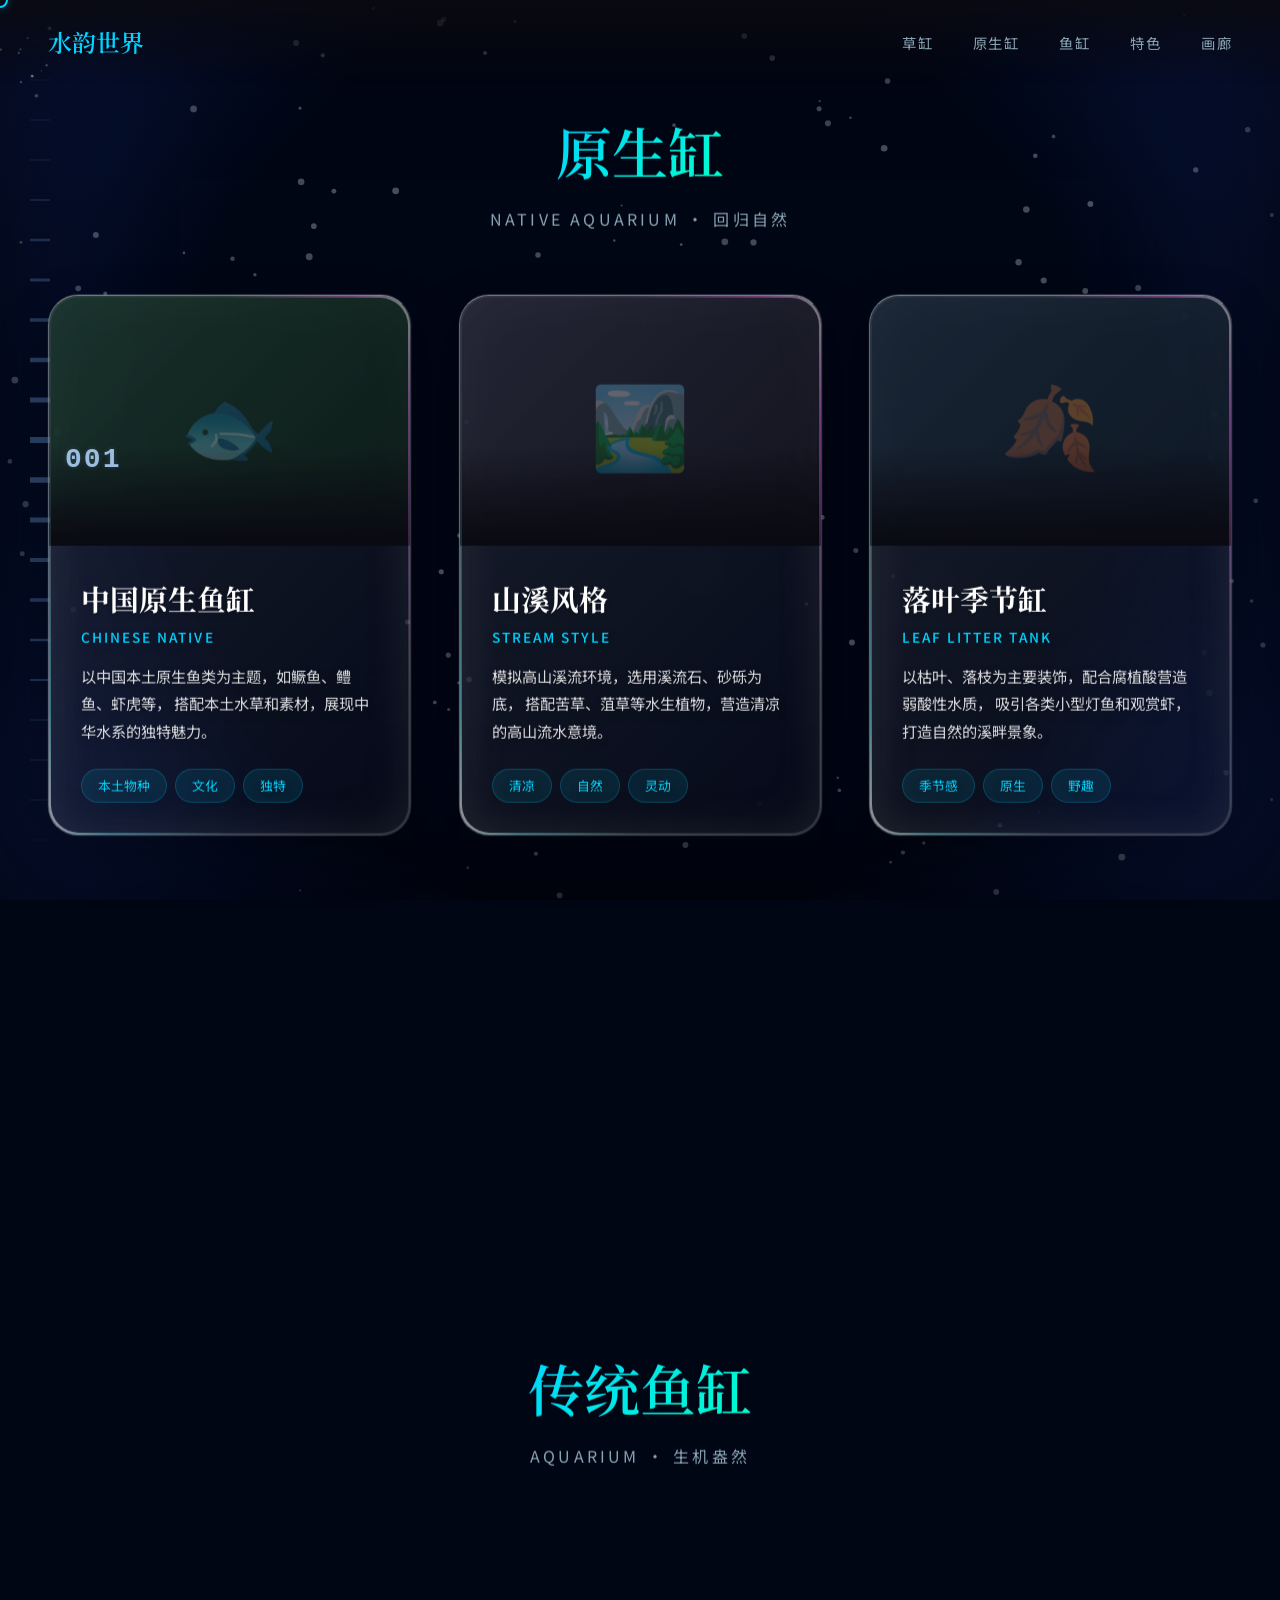
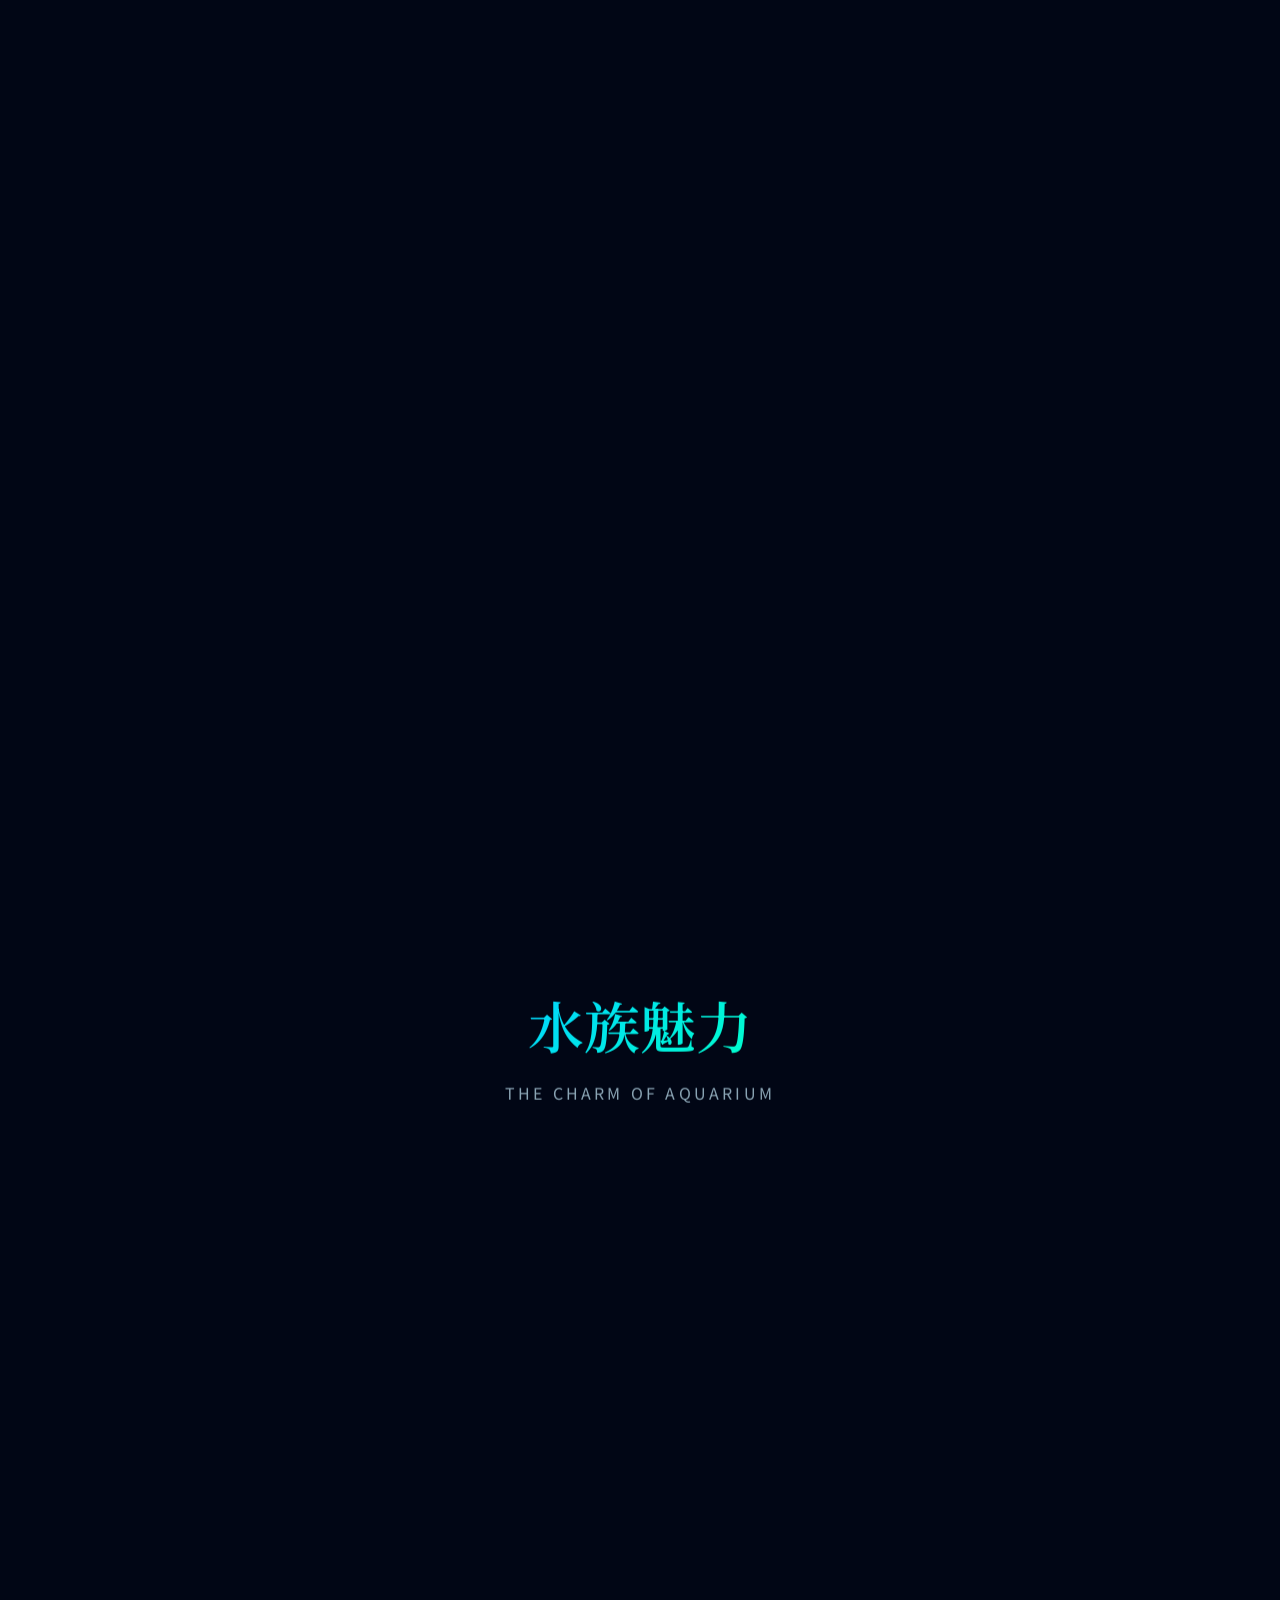
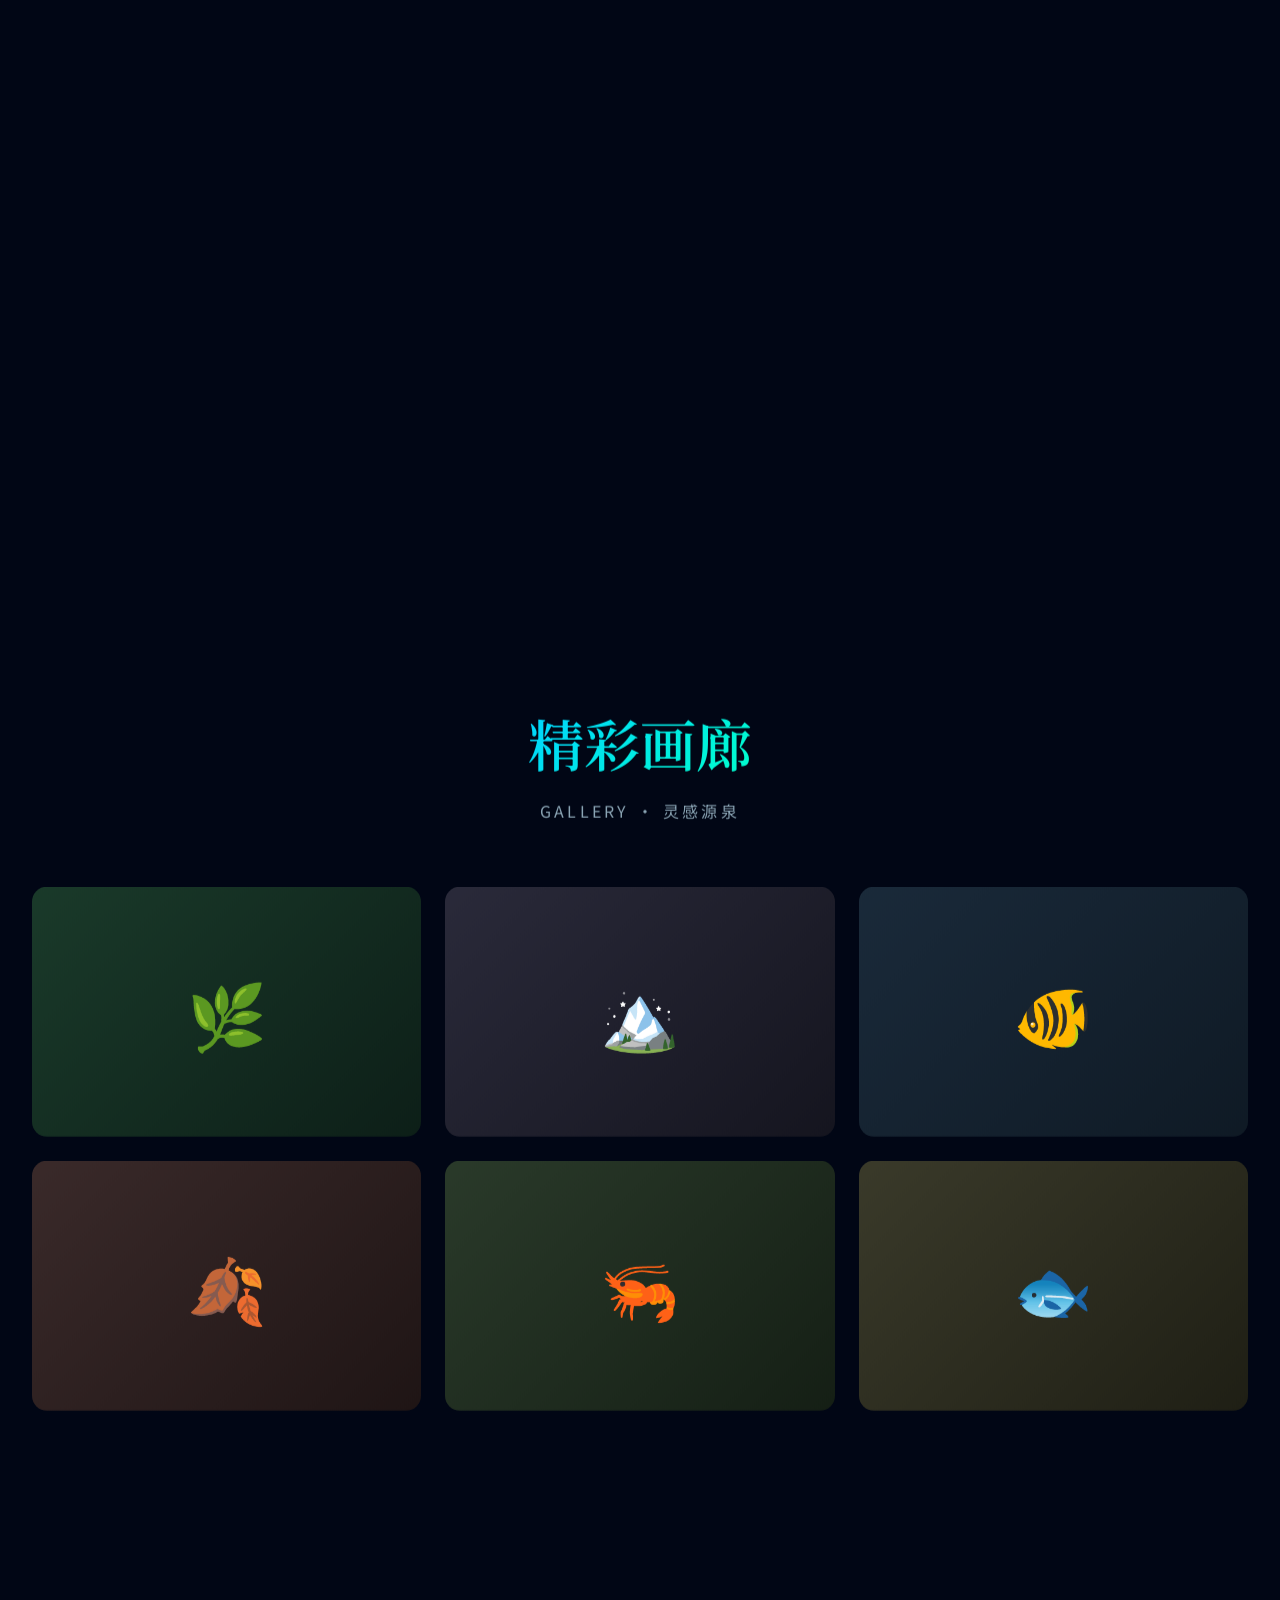
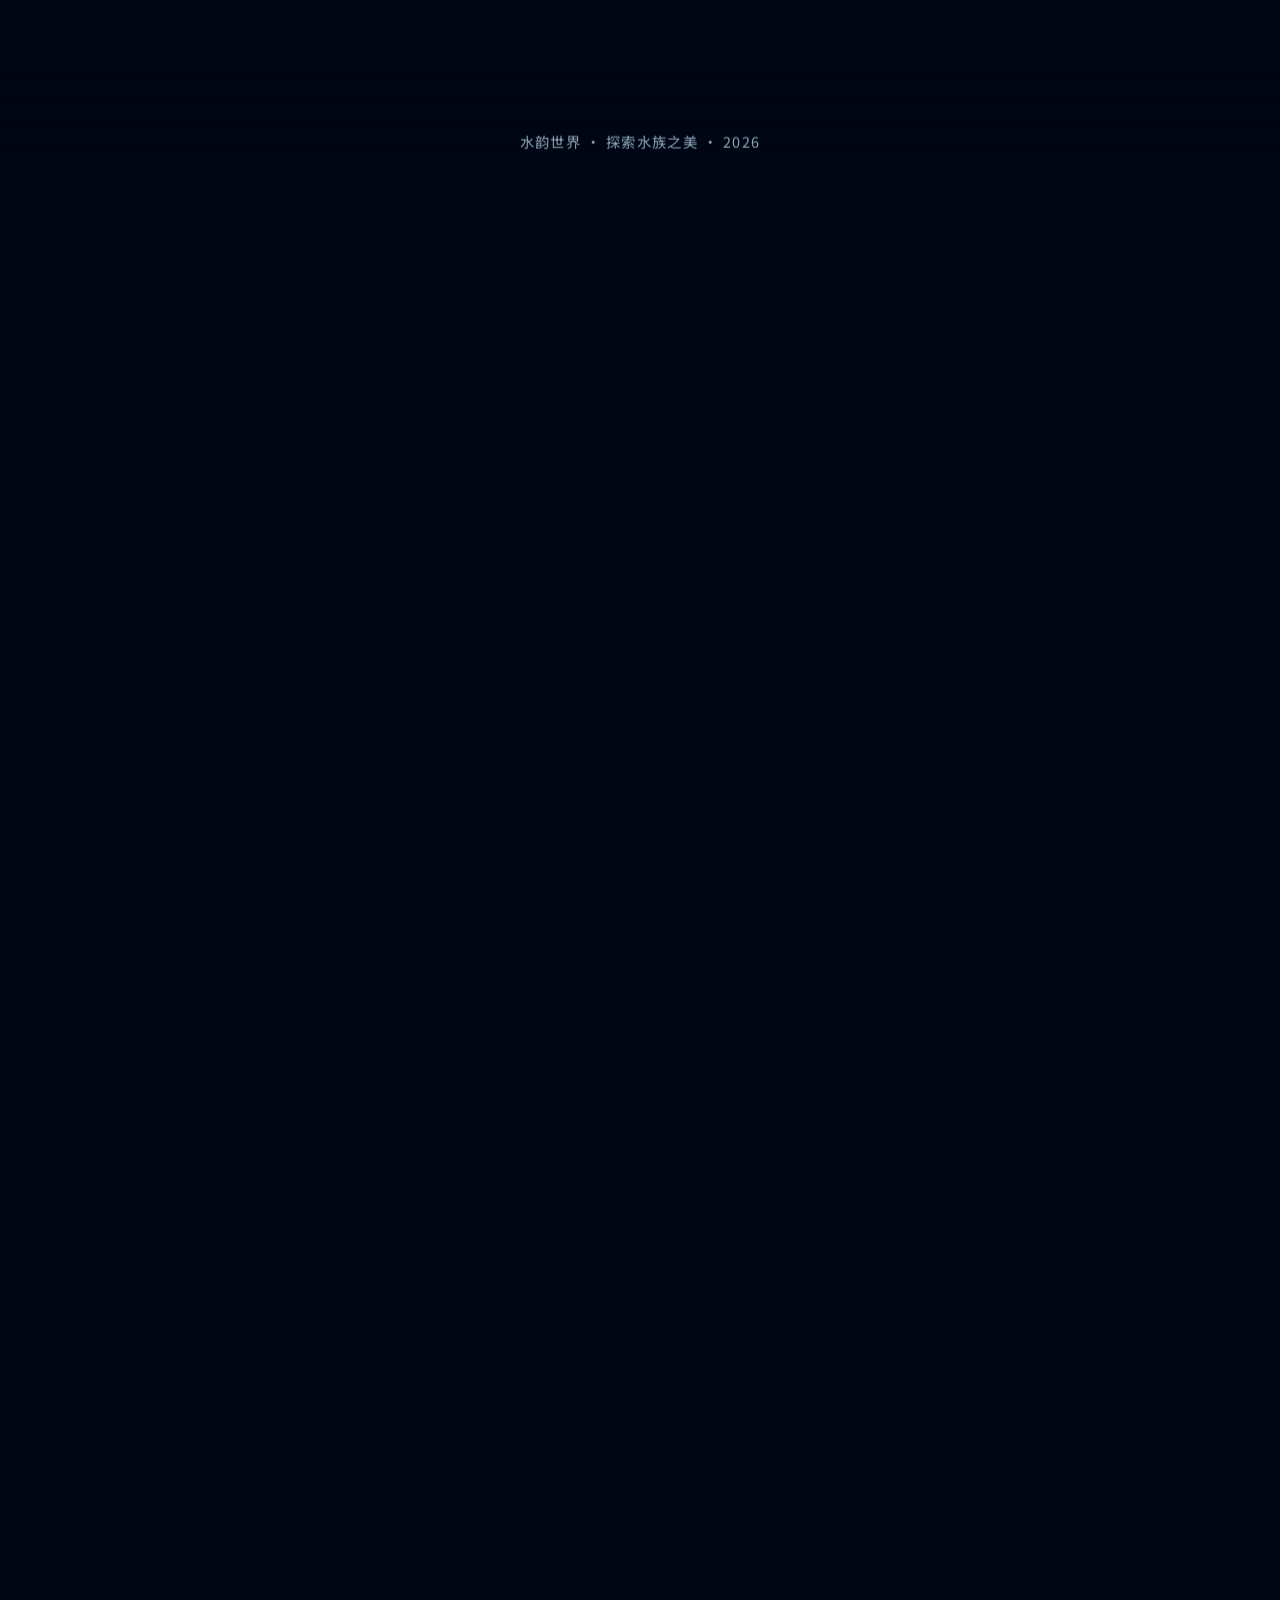
==== commit 866e772c: "Add files via upload" ====
--- a/index.html
+++ b/index.html
@@ -6,6 +6,138 @@
     <title>水韵世界 · 探索水族之美</title>
     <link href="https://fonts.googleapis.com/css2?family=Noto+Sans+SC:wght@300;400;500;700&family=Noto+Serif+SC:wght@400;600;700&display=swap" rel="stylesheet">
     <style>
+        /* Loader Section */
+        #loader-wrapper {
+            position: fixed;
+            top: 0;
+            left: 0;
+            width: 100%;
+            height: 100%;
+            background: var(--bg-darker);
+            display: flex;
+            justify-content: center;
+            align-items: center;
+            z-index: 30000; /* Highest priority */
+            transition: opacity 1s cubic-bezier(0.4, 0, 0.2, 1), visibility 1s;
+        }
+
+        #loader-wrapper.loaded {
+            opacity: 0;
+            visibility: hidden;
+        }
+
+        .loader-content {
+            position: relative;
+            width: 240px;
+            height: 240px;
+            display: flex;
+            flex-direction: column;
+            justify-content: center;
+            align-items: center;
+        }
+
+        /* Ambient background ripples in loader */
+        .loader-ripples {
+            position: absolute;
+            width: 100%;
+            height: 100%;
+            display: flex;
+            justify-content: center;
+            align-items: center;
+            z-index: -1;
+        }
+
+        .loader-ripple {
+            position: absolute;
+            border: 1px solid rgba(0, 212, 255, 0.15);
+            border-radius: 50%;
+            animation: loaderRipple 3s cubic-bezier(0.2, 0.8, 0.2, 1) infinite;
+            opacity: 0;
+        }
+
+        .loader-ripple:nth-child(2) { animation-delay: 1s; }
+        .loader-ripple:nth-child(3) { animation-delay: 2s; }
+
+        @keyframes loaderRipple {
+            0% { width: 40px; height: 40px; opacity: 0; }
+            20% { opacity: 0.5; }
+            100% { width: 240px; height: 240px; opacity: 0; }
+        }
+
+        .orb-svg {
+            width: 100%;
+            height: 100%;
+            animation: orbRotate 2s linear infinite; /* Changed to linear for perfect continuity */
+            filter: drop-shadow(0 0 25px rgba(0, 212, 255, 0.6));
+            transform: rotate(-90deg);
+        }
+
+        .orb-path {
+            stroke-dasharray: 0 283;
+            transition: stroke-dasharray 0.3s linear; /* Smoother progress update */
+            stroke-width: 2.5;
+        }
+
+        @keyframes orbRotate {
+            0% { transform: rotate(-90deg); }
+            100% { transform: rotate(270deg); }
+        }
+
+        .orb-glow-head {
+            position: absolute;
+            top: 50%;
+            left: 50%;
+            width: 10px;
+            height: 10px;
+            background: #fff;
+            border-radius: 50%;
+            box-shadow: 
+                0 0 10px 2px #fff,
+                0 0 20px 6px var(--primary),
+                0 0 40px 12px rgba(0, 212, 255, 0.3);
+            transform: translate(-50%, -50%) rotate(0deg) translateY(-45px);
+            animation: orbGlowRotate 2s linear infinite; /* Changed to linear for perfect continuity */
+            z-index: 2;
+        }
+
+        @keyframes orbGlowRotate {
+            0% { transform: translate(-50%, -50%) rotate(0deg) translateY(-45px); }
+            100% { transform: translate(-50%, -50%) rotate(360deg) translateY(-45px); }
+        }
+
+        .loader-text {
+            position: absolute;
+            display: flex;
+            flex-direction: column;
+            align-items: center;
+            font-family: 'Noto Serif SC', serif;
+            color: var(--text-primary);
+            pointer-events: none;
+        }
+
+        .loader-main-text {
+            font-size: 0.8rem;
+            letter-spacing: 0.6em;
+            text-indent: 0.6em;
+            opacity: 0.6;
+            margin-bottom: 8px;
+            animation: textPulse 2s ease-in-out infinite;
+        }
+
+        @keyframes textPulse {
+            0%, 100% { opacity: 0.4; transform: scale(0.98); }
+            50% { opacity: 0.7; transform: scale(1); }
+        }
+
+        #load-percent {
+            font-size: 1.2rem;
+            font-family: 'Courier New', monospace;
+            color: var(--primary);
+            font-weight: 300;
+            text-shadow: 0 0 10px rgba(0, 212, 255, 0.4);
+        }
+
+        /* Existing Styles */
         * {
             margin: 0;
             padding: 0;
@@ -172,7 +304,6 @@
         #wheel-number:hover {
             color: var(--primary) !important;
             text-shadow: 0 0 15px var(--primary), 0 0 30px rgba(0, 212, 255, 0.4) !important;
-            transform: scale(1.15) translateX(5px);
             filter: brightness(1.2);
         }
 
@@ -206,12 +337,12 @@
 
         @keyframes milestoneGlow {
             0%, 100% {
-                text-shadow: 0 0 8px rgba(0, 212, 255, 0.3);
-                transform: scale(1);
+                text-shadow: 0 0 10px rgba(0, 212, 255, 0.4), 0 0 20px rgba(0, 212, 255, 0.2);
+                filter: brightness(1);
             }
             50% {
-                text-shadow: 0 0 20px rgba(0, 212, 255, 0.5), 0 0 40px rgba(0, 212, 255, 0.3);
-                transform: scale(1.05);
+                text-shadow: 0 0 25px rgba(0, 212, 255, 0.8), 0 0 50px rgba(0, 212, 255, 0.5), 0 0 80px rgba(0, 212, 255, 0.3);
+                filter: brightness(1.8);
             }
         }
 
@@ -473,8 +604,8 @@
             z-index: 0;
             opacity: 0;
             pointer-events: none;
-            /* Slowed down fade-in animation (0.7x speed) */
-            transition: opacity 7.2s cubic-bezier(0.16, 1, 0.3, 1);
+            /* Slowed down fade-in animation (0.7x speed -> further slowed by 30%) */
+            transition: opacity 9.36s cubic-bezier(0.16, 1, 0.3, 1);
             
             /* Vertical transparency mask (45% top and bottom fade for smoother transition) */
             -webkit-mask-image: linear-gradient(to bottom, 
@@ -587,9 +718,9 @@
                 0 20px 50px rgba(0, 0, 0, 0.25),
                 0 0 0 0.5px rgba(255, 255, 255, 0.1);
             
-            /* Separate transitions for smooth entry vs fast interaction (Viscous feel) */
+            /* Separate transitions for smooth entry vs fast interaction (Viscous feel -> slowed by 30%) */
             transition: 
-                opacity 1.4s cubic-bezier(0.2, 0.8, 0.2, 1),
+                opacity 1.82s cubic-bezier(0.2, 0.8, 0.2, 1),
                 transform 0.8s cubic-bezier(0.1, 0.5, 0.2, 1), 
                 box-shadow 0.4s ease,
                 filter 0.4s ease;
@@ -1037,6 +1168,29 @@
     </style>
 </head>
 <body>
+    <div id="loader-wrapper">
+        <div class="loader-content">
+            <div class="loader-ripples">
+                <div class="loader-ripple"></div>
+                <div class="loader-ripple"></div>
+                <div class="loader-ripple"></div>
+            </div>
+            <svg class="orb-svg" viewBox="0 0 100 100">
+                <circle class="orb-path" cx="50" cy="50" r="45" fill="none" stroke="url(#orb-gradient)" stroke-width="3" stroke-linecap="round" />
+                <defs>
+                    <linearGradient id="orb-gradient" x1="0%" y1="0%" x2="100%" y2="0%">
+                        <stop offset="0%" stop-color="transparent" />
+                        <stop offset="100%" stop-color="var(--primary)" />
+                    </linearGradient>
+                </defs>
+            </svg>
+            <div class="orb-glow-head"></div>
+            <div class="loader-text">
+                <span class="loader-main-text">探索中</span>
+                <span id="load-percent">0%</span>
+            </div>
+        </div>
+    </div>
     <div id="cursor"></div>
     <canvas id="bg-canvas"></canvas>
     <canvas id="constellation-canvas"></canvas>
@@ -1067,7 +1221,7 @@
     </nav>
 
     <div class="content">
-        <section class="hero">
+        <section class="hero" id="hero">
             <h1 class="hero-title">水韵世界</h1>
             <p class="hero-subtitle">探索水族之美 · 感受自然之韵</p>
             <p class="hero-description">
@@ -1377,6 +1531,59 @@
     </div>
 
     <script>
+        // Loader Logic
+        window.addEventListener('DOMContentLoaded', () => {
+            const loader = document.getElementById('loader-wrapper');
+            const orbPath = document.querySelector('.orb-path');
+            const percentText = document.getElementById('load-percent');
+            let progress = 0;
+            let targetProgress = 0;
+            
+            const updateLoader = (val) => {
+                const rounded = Math.round(val);
+                percentText.innerText = `${rounded}%`;
+                // 283 is approx circumference of r=45 circle
+                const dashLen = (rounded / 100) * 283;
+                orbPath.style.strokeDasharray = `${dashLen} 283`;
+            };
+
+            // Simulate initial loading
+            const interval = setInterval(() => {
+                if (targetProgress < 90) {
+                    targetProgress += Math.random() * 15;
+                    if (targetProgress > 90) targetProgress = 90;
+                }
+                
+                // Smooth increment
+                progress += (targetProgress - progress) * 0.1;
+                updateLoader(progress);
+            }, 100);
+
+            window.addEventListener('load', () => {
+                clearInterval(interval);
+                targetProgress = 100;
+                
+                // Final push to 100%
+                const finalInterval = setInterval(() => {
+                    progress += (100 - progress) * 0.2;
+                    updateLoader(progress);
+                    
+                    if (progress > 99.5) {
+                        updateLoader(100);
+                        clearInterval(finalInterval);
+                        setTimeout(() => {
+                            loader.classList.add('loaded');
+                            // Enable scroll after load
+                            document.body.style.overflow = '';
+                        }, 600);
+                    }
+                }, 50);
+            });
+            
+            // Prevent scrolling during load
+            document.body.style.overflow = 'hidden';
+        });
+
         // Check if touch device
         const isTouchDevice = 'ontouchstart' in window || navigator.maxTouchPoints > 0;
 
@@ -2281,15 +2488,16 @@
                     milestoneActive = 1 - (elapsed - fadeStart) / (duration - fadeStart);
                     
                     // Smoothly transition CSS properties
-                    const scale = 1 + 0.05 * milestoneActive;
-                    const brightness = 1 + 0.2 * milestoneActive;
-                    wheelNumber.style.transform = `scale(${scale})`;
+                    const brightness = 1 + 0.8 * milestoneActive; // Increased brightness boost
+                    wheelNumber.style.transform = ''; /* Removed scale */
                     wheelNumber.style.filter = `brightness(${brightness})`;
-                    wheelNumber.style.opacity = 1; // Keep opacity 1 but brightness changes
+                    wheelNumber.style.textShadow = `0 0 ${25 * milestoneActive}px rgba(0, 212, 255, ${0.8 * milestoneActive}), 0 0 ${50 * milestoneActive}px rgba(0, 212, 255, ${0.4 * milestoneActive})`;
+                    wheelNumber.style.opacity = 1; 
                 } else {
                     milestoneActive = 1;
                     wheelNumber.style.opacity = '1';
-                    wheelNumber.style.filter = 'brightness(1.2)';
+                    wheelNumber.style.filter = 'brightness(1.8)';
+                    wheelNumber.style.textShadow = '0 0 25px rgba(0, 212, 255, 0.8), 0 0 50px rgba(0, 212, 255, 0.5)';
                 }
             }
         }
@@ -2558,9 +2766,18 @@
                 e.preventDefault();
                 const targetId = link.getAttribute('href');
                 const targetSection = document.querySelector(targetId);
+                
                 if (targetSection) {
-                    const scrollBehavior = isTouchDevice ? 'smooth' : 'auto';
-                    targetSection.scrollIntoView({ behavior: scrollBehavior });
+                    // Get current scroll position from the smooth scroll logic
+                    // or directly from window.scrollY
+                    const targetTop = targetSection.offsetTop;
+                    
+                    // On desktop with viscous scroll, we just need to set window.scrollY
+                    // The smooth scroll loop will then naturally 'float' to the new target
+                    window.scrollTo({
+                        top: targetTop,
+                        behavior: isTouchDevice ? 'smooth' : 'auto'
+                    });
                 }
             });
         });
@@ -2630,14 +2847,15 @@
             });
 
             // Update constellation background opacity based on current section
-            const sections = ['aquascape', 'native', 'aquarium'];
+            // Sections where opacity should be 13%
+            const targetSections = ['aquascape', 'native', 'aquarium'];
             let inTargetSection = false;
             
-            for (const id of sections) {
+            for (const id of targetSections) {
                 const section = document.getElementById(id);
                 if (section) {
                     const rect = section.getBoundingClientRect();
-                    // If section is prominently in view (occupies the middle of the screen)
+                    // If section is prominently in view
                     if (rect.top < window.innerHeight * 0.6 && rect.bottom > window.innerHeight * 0.4) {
                         inTargetSection = true;
                         break;
@@ -2645,7 +2863,8 @@
                 }
             }
             
-            targetConstellationBgBaseOpacity = inTargetSection ? 0.1 : 0.23;
+            // If not in target sections (including 'hero' / '水韵世界'), set to 23%
+            targetConstellationBgBaseOpacity = inTargetSection ? 0.13 : 0.23;
         }, { passive: true });
 
         // --- 2D Canvas Dual-Wave Flow Distortion Effect for Aquascape Section ---
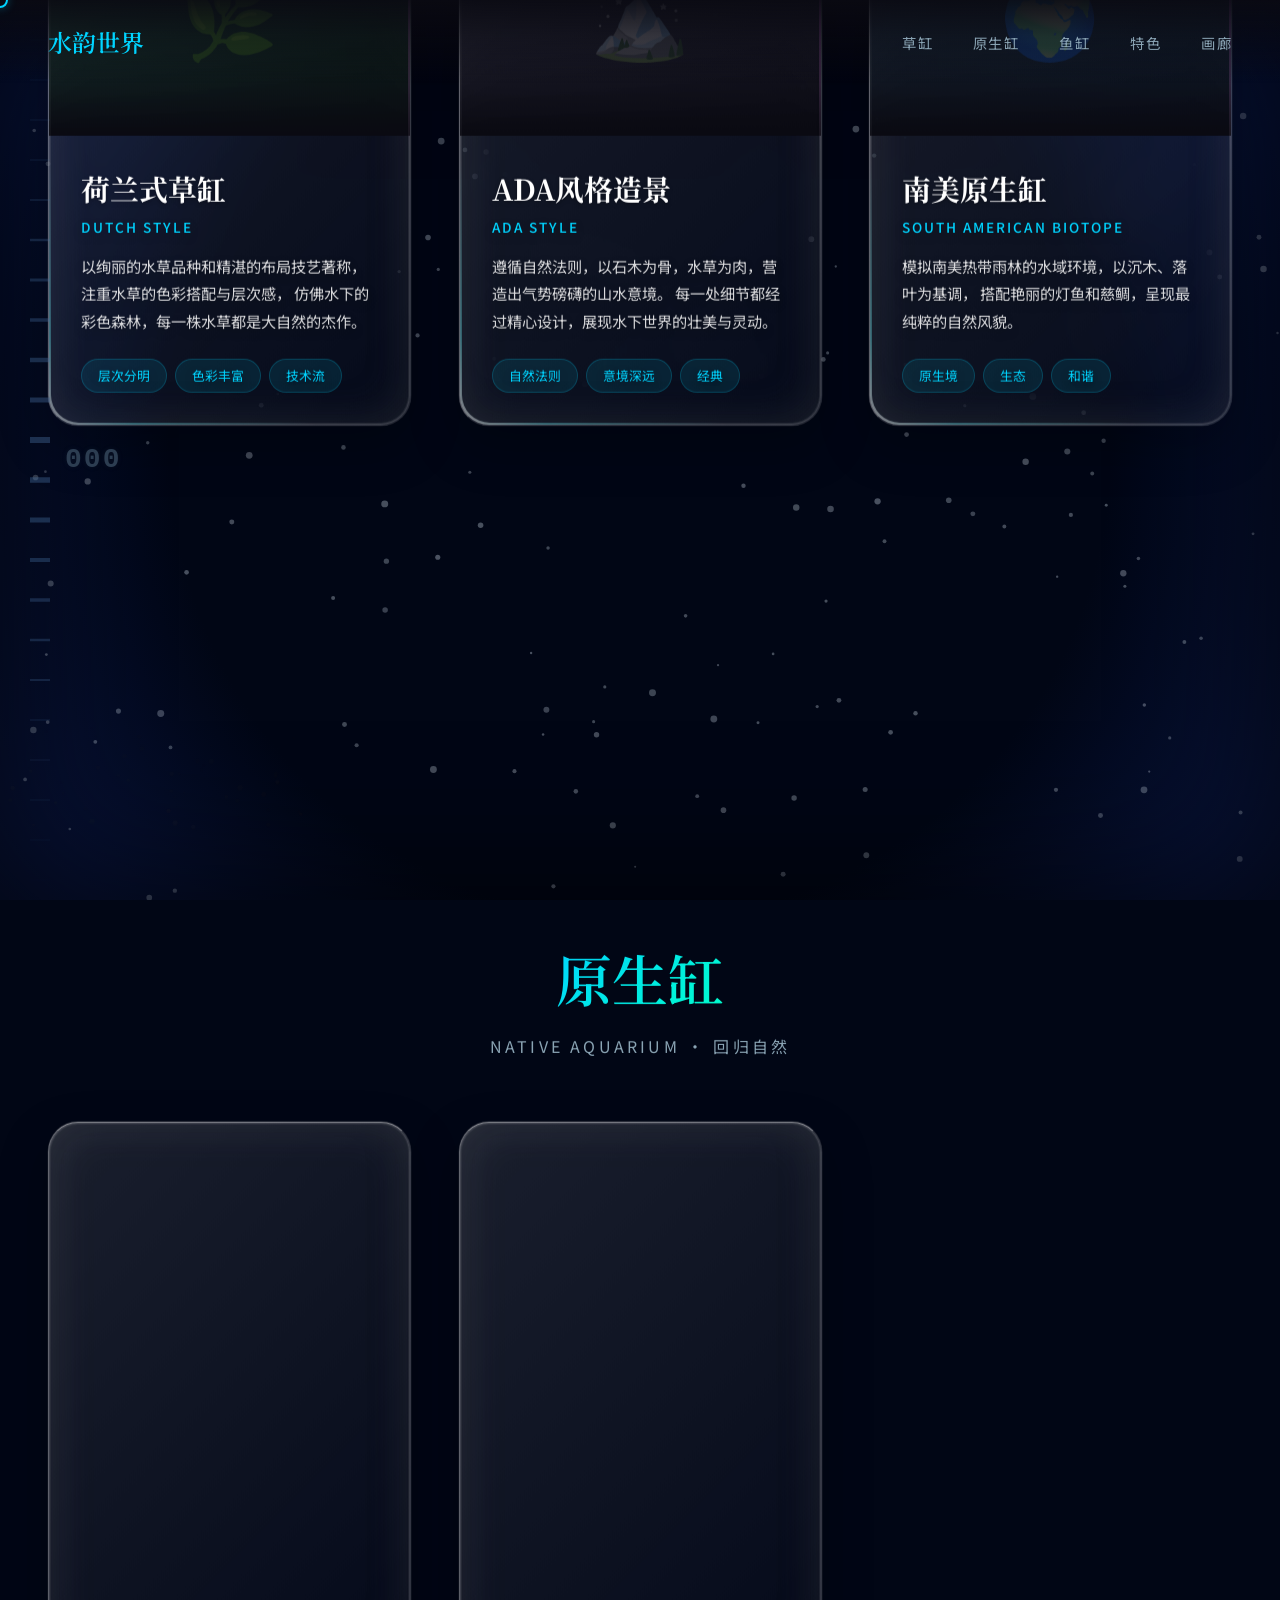
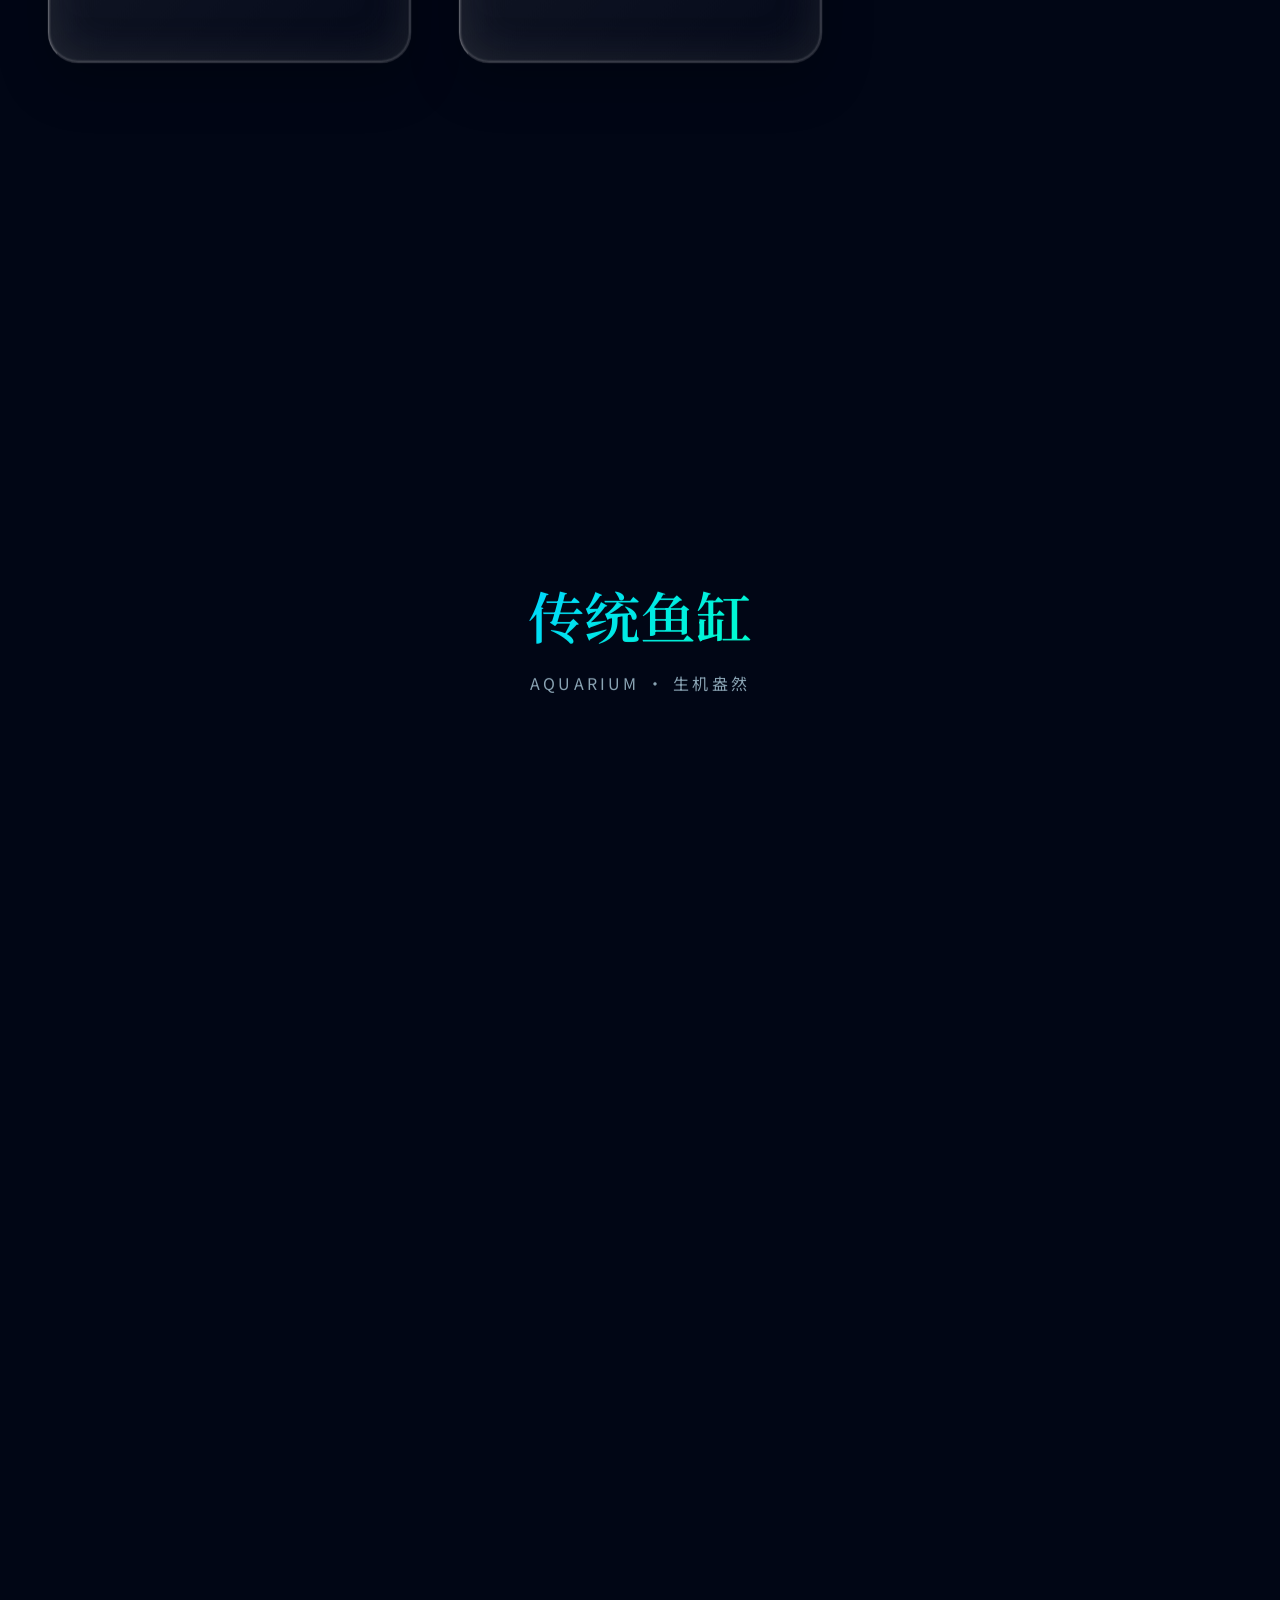
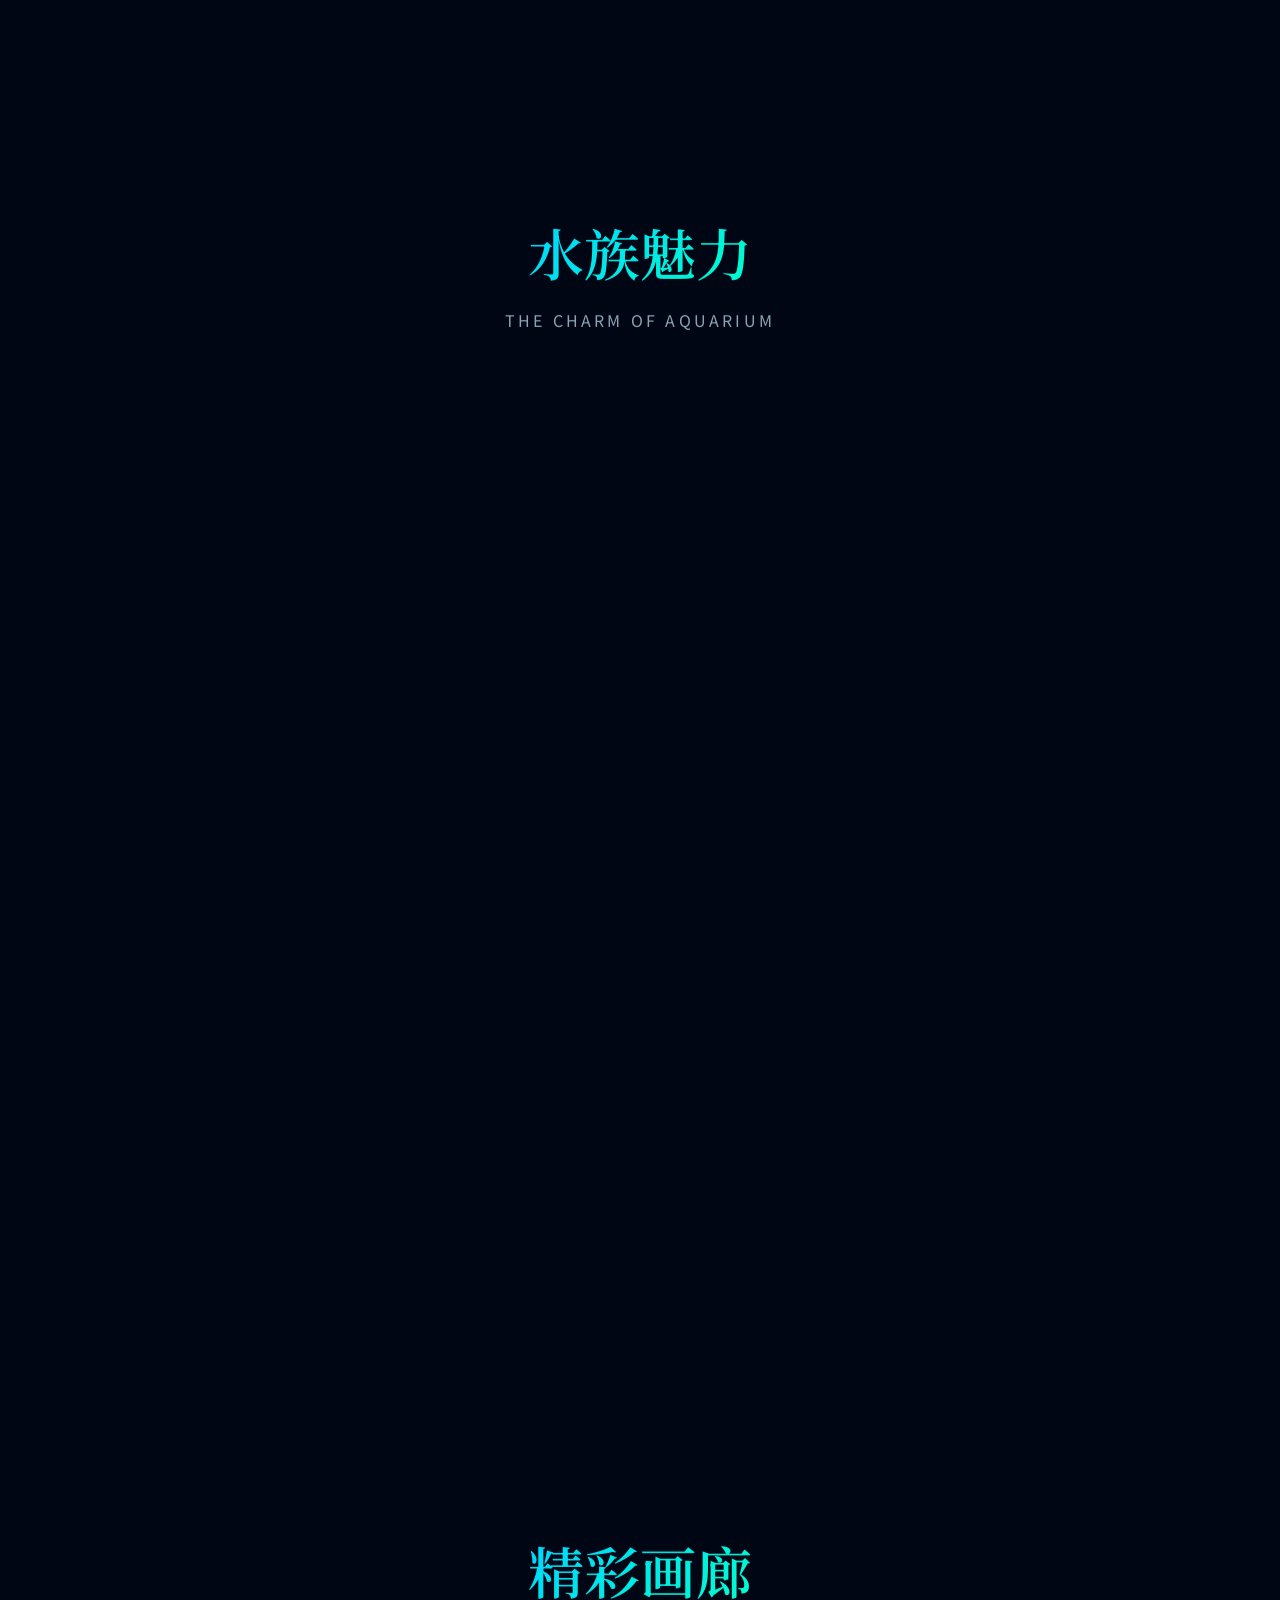
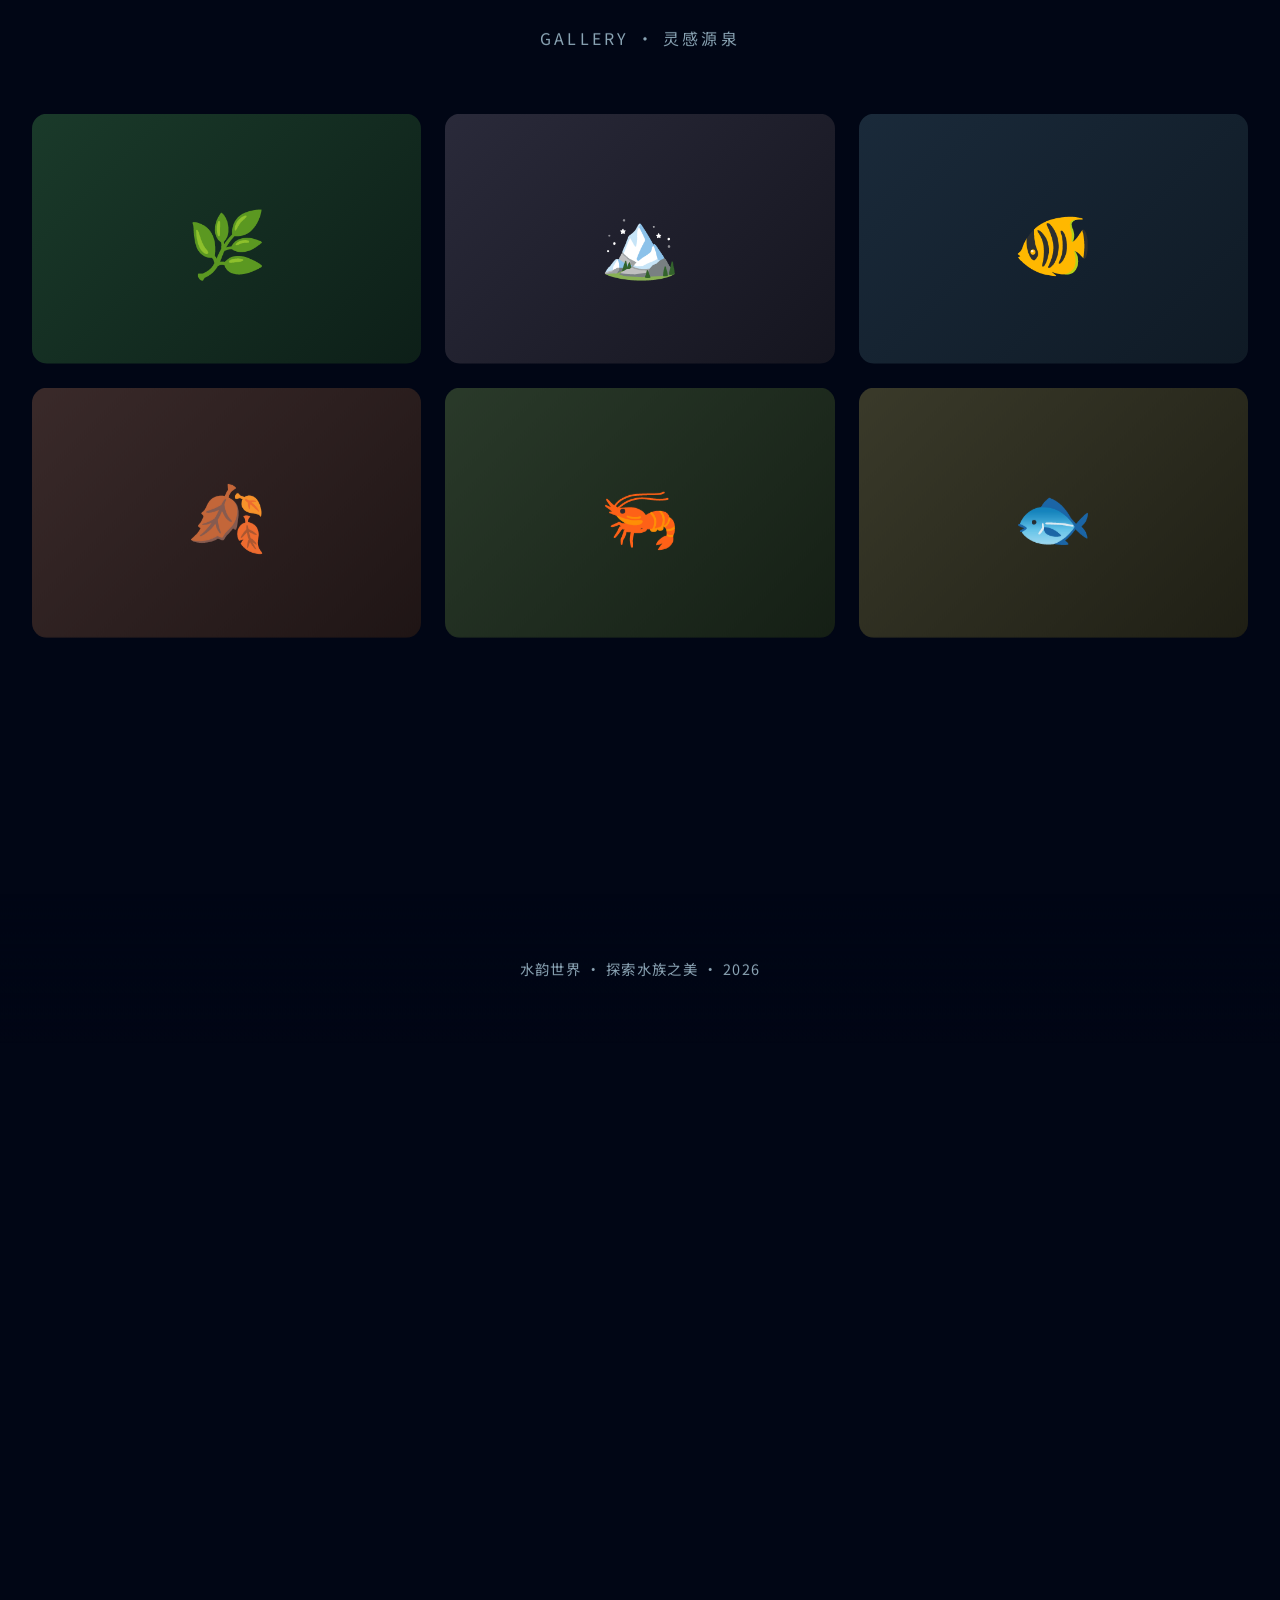
==== commit 9b4ccee3: "Add files via upload" ====
--- a/index.html
+++ b/index.html
@@ -67,14 +67,14 @@
         .orb-svg {
             width: 100%;
             height: 100%;
-            animation: orbRotate 2s linear infinite; /* Changed to linear for perfect continuity */
+            animation: orbRotate 2s cubic-bezier(0.4, 0, 0.2, 1) infinite;
             filter: drop-shadow(0 0 25px rgba(0, 212, 255, 0.6));
             transform: rotate(-90deg);
         }
 
         .orb-path {
             stroke-dasharray: 0 283;
-            transition: stroke-dasharray 0.3s linear; /* Smoother progress update */
+            transition: stroke-dasharray 0.5s cubic-bezier(0.2, 0.8, 0.2, 1);
             stroke-width: 2.5;
         }
 
@@ -96,7 +96,7 @@
                 0 0 20px 6px var(--primary),
                 0 0 40px 12px rgba(0, 212, 255, 0.3);
             transform: translate(-50%, -50%) rotate(0deg) translateY(-45px);
-            animation: orbGlowRotate 2s linear infinite; /* Changed to linear for perfect continuity */
+            animation: orbGlowRotate 2s cubic-bezier(0.4, 0, 0.2, 1) infinite;
             z-index: 2;
         }
 
@@ -337,11 +337,14 @@
 
         @keyframes milestoneGlow {
             0%, 100% {
-                text-shadow: 0 0 10px rgba(0, 212, 255, 0.4), 0 0 20px rgba(0, 212, 255, 0.2);
+                text-shadow: 0 0 10px rgba(0, 212, 255, 0.4);
                 filter: brightness(1);
             }
             50% {
-                text-shadow: 0 0 25px rgba(0, 212, 255, 0.8), 0 0 50px rgba(0, 212, 255, 0.5), 0 0 80px rgba(0, 212, 255, 0.3);
+                text-shadow: 
+                    0 0 25px rgba(0, 212, 255, 0.8), 
+                    0 0 50px rgba(0, 212, 255, 0.6),
+                    0 0 80px rgba(255, 255, 255, 0.4);
                 filter: brightness(1.8);
             }
         }
@@ -1135,11 +1138,11 @@
             }
 
             section {
-                padding: 8rem 1rem;
+                padding: 10rem 1rem;
             }
 
             .section-title {
-                font-size: 2.2rem;
+                font-size: 2rem;
             }
 
             .features-grid {
@@ -1153,6 +1156,61 @@
 
             .gallery-item {
                 height: 180px;
+            }
+
+            /* Loader adjustments for mobile */
+            .loader-content {
+                width: 180px;
+                height: 180px;
+            }
+            .loader-ripple {
+                animation-duration: 2.5s;
+            }
+            @keyframes loaderRipple {
+                0% { width: 30px; height: 30px; opacity: 0; }
+                20% { opacity: 0.5; }
+                100% { width: 180px; height: 180px; opacity: 0; }
+            }
+            .loader-main-text {
+                font-size: 0.7rem;
+                letter-spacing: 0.4em;
+            }
+            #load-percent {
+                font-size: 1rem;
+            }
+            .orb-glow-head {
+                transform: translate(-50%, -50%) rotate(0deg) translateY(-35px);
+                animation-name: orbGlowRotateMobile;
+            }
+            @keyframes orbGlowRotateMobile {
+                0% { transform: translate(-50%, -50%) rotate(0deg) translateY(-35px); }
+                100% { transform: translate(-50%, -50%) rotate(360deg) translateY(-35px); }
+            }
+
+            /* Adjust background mask for mobile to avoid cropping */
+            .aquascape-bg, .native-bg, .aquarium-bg {
+                background-position: center; /* Show middle part on mobile */
+                -webkit-mask-image: linear-gradient(to bottom, 
+                    transparent 0%, 
+                    black 35%, 
+                    black 65%, 
+                    transparent 100%);
+                mask-image: linear-gradient(to bottom, 
+                    transparent 0%, 
+                    black 35%, 
+                    black 65%, 
+                    transparent 100%);
+            }
+        }
+
+        /* Tablet specific adjustments */
+        @media (min-width: 769px) and (max-width: 1100px) {
+            .tank-container {
+                gap: 2.5rem;
+                padding: 0 4rem;
+            }
+            .hero-title {
+                font-size: 5rem;
             }
         }
 
@@ -2491,13 +2549,11 @@
                     const brightness = 1 + 0.8 * milestoneActive; // Increased brightness boost
                     wheelNumber.style.transform = ''; /* Removed scale */
                     wheelNumber.style.filter = `brightness(${brightness})`;
-                    wheelNumber.style.textShadow = `0 0 ${25 * milestoneActive}px rgba(0, 212, 255, ${0.8 * milestoneActive}), 0 0 ${50 * milestoneActive}px rgba(0, 212, 255, ${0.4 * milestoneActive})`;
-                    wheelNumber.style.opacity = 1; 
+                    wheelNumber.style.opacity = 1; // Keep opacity 1 but brightness changes
                 } else {
                     milestoneActive = 1;
                     wheelNumber.style.opacity = '1';
-                    wheelNumber.style.filter = 'brightness(1.8)';
-                    wheelNumber.style.textShadow = '0 0 25px rgba(0, 212, 255, 0.8), 0 0 50px rgba(0, 212, 255, 0.5)';
+                    wheelNumber.style.filter = 'brightness(1.2)';
                 }
             }
         }
@@ -2535,7 +2591,7 @@
         }
 
         // Mouse/Touch tracking
-        let bgMouseX = 0, bgMouseY = 0;
+        let bgMouseX = -1000, bgMouseY = -1000; // Start off-screen
         const updateCoords = (e) => {
             const clientX = e.touches ? e.touches[0].clientX : e.clientX;
             const clientY = e.touches ? e.touches[0].clientY : e.clientY;
@@ -2544,8 +2600,8 @@
         };
 
         document.addEventListener('mousemove', updateCoords);
-        document.addEventListener('touchstart', updateCoords);
-        document.addEventListener('touchmove', updateCoords);
+        document.addEventListener('touchstart', updateCoords, { passive: true });
+        document.addEventListener('touchmove', updateCoords, { passive: true });
 
         const handleInteraction = (clientX, clientY) => {
             waterParticles.forEach((particle) => {
@@ -2571,7 +2627,7 @@
             if (e.touches.length === 1) {
                 handleInteraction(e.touches[0].clientX, e.touches[0].clientY);
             }
-        });
+        }, { passive: true });
 
         let time = 0;
 
@@ -2766,28 +2822,18 @@
                 e.preventDefault();
                 const targetId = link.getAttribute('href');
                 const targetSection = document.querySelector(targetId);
-                
                 if (targetSection) {
-                    // Get current scroll position from the smooth scroll logic
-                    // or directly from window.scrollY
-                    const targetTop = targetSection.offsetTop;
-                    
-                    // On desktop with viscous scroll, we just need to set window.scrollY
-                    // The smooth scroll loop will then naturally 'float' to the new target
-                    window.scrollTo({
-                        top: targetTop,
-                        behavior: isTouchDevice ? 'smooth' : 'auto'
-                    });
+                    const scrollBehavior = isTouchDevice ? 'smooth' : 'auto';
+                    targetSection.scrollIntoView({ behavior: scrollBehavior });
                 }
             });
         });
 
-        // --- Tank Card 3D Tilt & Glass Effects ---
         document.querySelectorAll('.tank-card').forEach(card => {
-            card.addEventListener('mousemove', e => {
+            const handleMove = (clientX, clientY) => {
                 const rect = card.getBoundingClientRect();
-                const x = e.clientX - rect.left;
-                const y = e.clientY - rect.top;
+                const x = clientX - rect.left;
+                const y = clientY - rect.top;
                 
                 // Calculate tilt angles (max 4.8 degrees - reduced by 40% for smoother feel)
                 const rotateX = ((y / rect.height) - 0.5) * -4.8;
@@ -2807,9 +2853,16 @@
                 const brightness = 1 + (tiltIntensity * 0.1);
                 const saturate = 1.05 + (tiltIntensity * 0.2);
                 card.style.filter = `saturate(${saturate}) brightness(${brightness})`;
-            });
+            };
+
+            card.addEventListener('mousemove', e => handleMove(e.clientX, e.clientY));
+            card.addEventListener('touchmove', e => {
+                if (e.touches.length === 1) {
+                    handleMove(e.touches[0].clientX, e.touches[0].clientY);
+                }
+            }, { passive: true });
             
-            card.addEventListener('mouseleave', () => {
+            const handleLeave = () => {
                 // Smoothly reset all properties with viscous timing (even slower reset)
                 card.style.transition = 'transform 1.2s cubic-bezier(0.2, 0.8, 0.2, 1), box-shadow 0.4s ease';
                 card.style.transform = `perspective(1500px) rotateX(0deg) rotateY(0deg) scale3d(1, 1, 1)`;
@@ -2819,7 +2872,10 @@
                 setTimeout(() => {
                     card.style.transition = 'transform 0.8s cubic-bezier(0.1, 0.5, 0.2, 1), box-shadow 0.4s ease, opacity 0.8s ease';
                 }, 1200);
-            });
+            };
+
+            card.addEventListener('mouseleave', handleLeave);
+            card.addEventListener('touchend', handleLeave);
         });
 
         // Dynamic scroll-based refraction for glass cards
